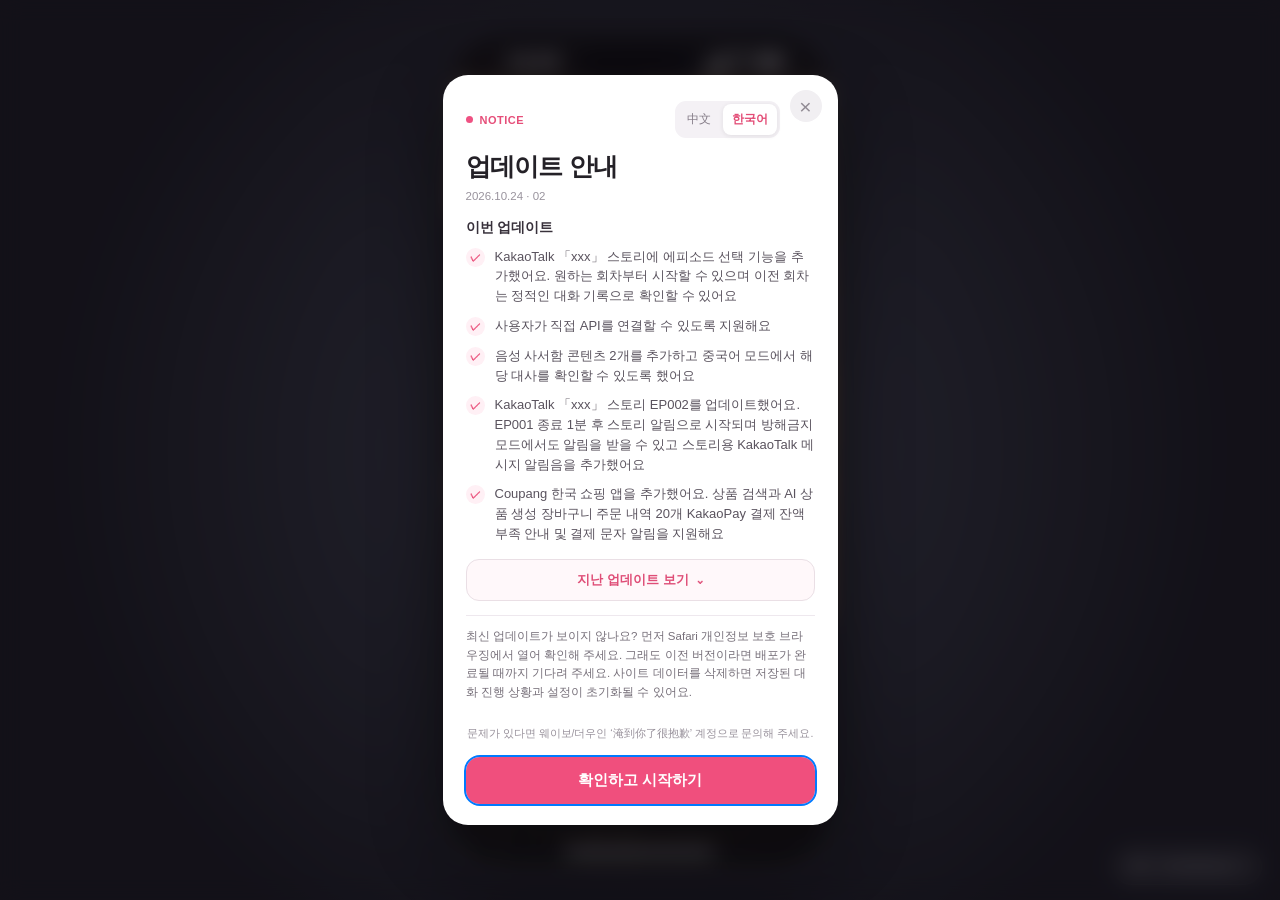
==== index.html @ c10a3478 "Save EP003 call to recent calls after ending" ====
<!doctype html>
<!-- V7.1: Public 2023 Instagram post previews and real-profile photos; existing V7 retained. Real public Instagram accounts (virtual follow graph), screenshots and verified post links; original V5 retained.
     V5: home and Dock icon size calibrated to the user reference (about 15.45% of screen width). All other V4 layout and interactions preserved. -->
<html lang="ko"><head><meta charset="utf-8"><meta name="viewport" content="width=device-width, initial-scale=1, viewport-fit=cover, user-scalable=no"><meta name="theme-color" content="#8996c9"><meta name="apple-mobile-web-app-capable" content="yes"><meta name="apple-mobile-web-app-status-bar-style" content="black-translucent"><title>이재현의 iPhone · 팬메이드 by imsryforyan</title><meta name="author" content="imsryforyan"><meta name="description" content="iOS 26 스타일 인터랙티브 가상 iPhone 팬메이드 프로젝트. 제작 및 개발: imsryforyan."><meta property="og:type" content="website"><meta property="og:site_name" content="iPhone iOS 26 Fan-made"><meta property="og:title" content="이재현의 iPhone · 팬메이드 by imsryforyan"><meta property="og:description" content="인터랙티브 가상 iPhone 웹사이트 · 제작: imsryforyan · 비공식 팬 프로젝트"><meta name="twitter:card" content="summary"><meta name="twitter:title" content="이재현의 iPhone · by imsryforyan"><meta name="twitter:description" content="팬메이드 가상 iPhone 프로젝트 · 제작 imsryforyan"><link rel="author" href="./credits.html"><style>
:root{--blue:#007aff;--safe-top:env(safe-area-inset-top,0px);--safe-bottom:env(safe-area-inset-bottom,0px);font-family:-apple-system,BlinkMacSystemFont,"Apple SD Gothic Neo",system-ui,sans-serif;-webkit-tap-highlight-color:transparent}*{box-sizing:border-box}html,body{width:100%;height:100%;margin:0;overflow:hidden;background:#141824}button,input,textarea{font-family:inherit}button{border:0;cursor:pointer;-webkit-tap-highlight-color:transparent}button:active{opacity:.75}button:focus-visible{outline:2px solid var(--blue)}.hide{display:none!important}
#device{width:100%;height:100dvh;max-width:440px;position:relative;overflow:hidden;margin:auto;isolation:isolate;color:#fff;background:#b3bde5;user-select:none;-webkit-user-select:none}#wallpaper{position:absolute;inset:0;background-image:none;background-position:center;background-size:cover;z-index:-1;pointer-events:none}#wallpaper:after{content:"";position:absolute;inset:0;background:linear-gradient(180deg,#13164a21 0%,transparent 26%,transparent 65%,#04183c23 100%)}@media(min-width:550px){body{display:grid;place-items:center;background:radial-gradient(circle at center,#4b5161 0,#15161c 75%)}#device{height:min(94dvh,956px);aspect-ratio:440/956;width:auto;border:7px solid #16171a;border-radius:58px;box-shadow:0 0 0 1px #858b96,0 25px 80px #000a}#wallpaper{border-radius:50px}}
#status{position:absolute;z-index:70;top:calc(var(--safe-top) + 8px);left:0;right:0;height:39px;display:flex;justify-content:space-between;align-items:center;padding:0 30px 0 32px;pointer-events:none;color:#fff;text-shadow:0 1px 3px #171a3c35;font-weight:650;font-size:15px;letter-spacing:-.2px}#status.dark{color:#1b1b20;text-shadow:none}#status .right{display:flex;align-items:center;gap:5px}#status .right svg{display:block}.dynamic-island{position:absolute;z-index:80;top:calc(var(--safe-top) + 10px);left:50%;transform:translateX(-50%);width:126px;height:37px;border-radius:26px;background:#030303;box-shadow:0 0 0 1px #1d1d1dbb;pointer-events:none}.dynamic-island:after{content:"";position:absolute;right:13px;top:13px;width:10px;height:10px;border-radius:100%;background:radial-gradient(circle at 40% 30%,#1a2e49,#05080f 70%)}#gesture{position:absolute;z-index:90;bottom:calc(var(--safe-bottom) + 8px);left:50%;transform:translateX(-50%);height:5px;width:135px;border-radius:7px;background:#fff;box-shadow:0 1px 3px #0002;touch-action:none}#gesture.ink{background:#222}#gesture:active{height:6px}
.layer{position:absolute;inset:0}.lockscreen{z-index:10;display:flex;flex-direction:column;align-items:center;padding-top:calc(var(--safe-top) + 91px);background:linear-gradient(#0002,transparent 55%,#0003);touch-action:pan-y}.lock-date{font-size:20px;font-weight:500;line-height:1.4;text-shadow:0 2px 7px #152e7640}.lock-clock{font-size:clamp(78px,24vw,112px);line-height:1.02;font-weight:250;letter-spacing:-5px;font-variant-numeric:tabular-nums;text-shadow:0 3px 14px #10235833}.lock-tools{position:absolute;left:0;right:0;bottom:calc(var(--safe-bottom) + 38px);display:flex;align-items:center;justify-content:space-between;padding:0 44px}.lock-tool{width:51px;height:51px;border-radius:50%;display:grid;place-items:center;background:#2023367a;color:white;backdrop-filter:blur(20px);-webkit-backdrop-filter:blur(20px)}.unlock-hint{position:absolute;bottom:calc(var(--safe-bottom) + 114px);font-size:14px;font-weight:450;text-shadow:0 1px 5px #0009}.passcode{z-index:20;display:none;flex-direction:column;align-items:center;justify-content:center;padding-bottom:8vh;background:linear-gradient(155deg,#6077bded,#8f9fcedc 62%,#7898b7e8);backdrop-filter:blur(38px);-webkit-backdrop-filter:blur(38px)}.passcode.active{display:flex}.pass-title{font-size:20px;font-weight:520;margin:0 0 25px}.pin-dots{display:flex;gap:20px;margin-bottom:62px}.pin-dot{width:12px;height:12px;border-radius:100%;border:1.6px solid #fff}.pin-dot.filled{background:#fff}.numpad{display:grid;grid-template-columns:repeat(3,80px);gap:17px 24px}.number{height:75px;width:75px;border-radius:50%;background:#ffffff35;color:white;font-size:30px;font-weight:350;display:flex;align-items:center;justify-content:center}.number.blank{visibility:hidden}.pin-actions{width:264px;display:flex;justify-content:space-between;margin-top:26px}.pin-actions button{background:none;color:white;font-size:14px}
.homescreen{z-index:5;padding-top:calc(var(--safe-top) + 81px);padding-bottom:calc(var(--safe-bottom) + 140px);overflow:hidden}.widgetrow{display:grid;grid-template-columns:1fr 1fr;gap:12px;margin:0 20px 29px}.widget-shell{min-width:0}.widget{height:155px;border-radius:26px;position:relative;overflow:hidden;padding:15px 16px 12px;box-shadow:inset 0 0 0 .8px #ffffff65,0 5px 16px #21377818}.weather{background:linear-gradient(145deg,#448ac5,#3169b1 66%,#5b95d5);color:white}.weather .city{font-weight:660;font-size:12px}.weather .temp{font-weight:260;font-size:45px;line-height:1.13;letter-spacing:-2px;margin-top:1px}.weather svg{width:37px;height:28px;margin-top:0}.weather .desc{font-size:11px;font-weight:600}.weather .range{font-size:10.5px;opacity:.93;margin-top:4px}.calendarwidget{background:#f4e5faeb;color:#2d2534}.calendarwidget .wweekday{font-size:12px;color:#f0534a;font-weight:690}.calendarwidget .wday{font-size:47px;font-weight:350;line-height:1.18}.calendarwidget .noevent{font-size:12px;opacity:.8;margin-top:26px}.widget-label{text-align:center;font-size:11.5px;font-weight:450;color:#fff;text-shadow:0 1px 5px #0005;margin-top:6px}
.icon-grid{display:grid;grid-template-columns:repeat(4,1fr);column-gap:6px;row-gap:23px;margin:0 17px;justify-items:center;align-items:start}.app-entry{display:flex;align-items:center;flex-direction:column;background:none;color:#fff;width:100%;min-width:0;gap:5px;text-shadow:0 1px 5px #0007;padding:0}.app-entry span{font-size:12px;font-weight:410;white-space:nowrap;max-width:96%;text-overflow:ellipsis;overflow:hidden}.app-icon{height:61px;width:61px;border-radius:15px;overflow:hidden;display:grid;place-items:center;position:relative;box-shadow:0 .5px 2px #17245e23,inset 0 .5px .8px #fff8}.app-icon svg{width:100%;height:100%;display:block}.app-icon:after{content:"";position:absolute;inset:0;border-radius:inherit;border:.6px solid #ffffff42;pointer-events:none}.dock{position:absolute;left:18px;right:18px;bottom:calc(var(--safe-bottom) + 20px);height:92px;padding:12px 13px;display:flex;justify-content:space-between;align-items:center;z-index:6;background:#dae9f254;box-shadow:inset 0 .8px 1px #fff7,inset 0 0 0 .7px #ffffff60;backdrop-filter:blur(25px) saturate(1.5);-webkit-backdrop-filter:blur(25px) saturate(1.5);border-radius:29px}.dock .app-entry{width:25%}.dock .app-icon{width:60px;height:60px}.homesearch{position:absolute;bottom:calc(var(--safe-bottom) + 130px);left:50%;transform:translateX(-50%);border-radius:20px;background:#edf5ff69;backdrop-filter:blur(10px);-webkit-backdrop-filter:blur(10px);padding:4px 10px;min-width:61px;display:flex;align-items:center;justify-content:center;gap:3px;font-size:12px;text-shadow:0 1px 4px #0006;cursor:pointer}
.appscreen{z-index:30;display:none;background:#f2f2f7;color:#111;overflow:hidden;transform:translateY(100%);transition:transform .34s cubic-bezier(.2,.7,.15,1)}.appscreen.active{display:block;transform:translateY(0)}.appscreen.black{background:#000;color:white}.appscreen.white{background:#fff}.appscreen.music-bg{background:#1b202a;color:#fff}.appscreen.kakao-bg{background:#f7f7f7}.screen-content{position:absolute;inset:calc(var(--safe-top) + 57px) 0 calc(var(--safe-bottom) + 30px);overflow-y:auto;overscroll-behavior:contain;scrollbar-width:none;-webkit-user-select:text;user-select:text}.screen-content::-webkit-scrollbar{display:none}.appnav{height:50px;display:flex;align-items:center;justify-content:space-between;padding:0 19px;gap:8px}.appnav .navback{background:none;color:#007aff;font-size:16px;display:flex;align-items:center;gap:1px;padding:5px 0}.appnav .navright{background:none;color:#007aff;font-size:15px}.appnav .smallhead{font-weight:650;font-size:17px;text-align:center;flex:1}.large-title{font-size:34px;font-weight:720;letter-spacing:-1px;margin:6px 20px 16px}.ios-search{background:#e4e5ea;border-radius:11px;margin:0 18px 20px;display:flex;align-items:center;gap:8px;color:#8b8b94;padding:10px 12px;font-size:16px}.ios-search input{border:0;background:none;outline:none;font-size:15px;flex:1;min-width:0}.ios-list{background:#fff;border-radius:12px;margin:0 16px 20px;overflow:hidden}.ios-row{display:flex;align-items:center;gap:12px;border:0;border-bottom:1px solid #e7e7ed;background:#fff;width:100%;min-height:64px;padding:10px 15px;text-align:left;color:#161616}.ios-row:last-child{border-bottom:none}.avatar{height:45px;width:45px;border-radius:50%;flex:none;display:grid;place-items:center;color:#fff;font-size:17px;font-weight:700;background:linear-gradient(125deg,#c0b4cf,#8883a8)}.ios-main{flex:1;min-width:0}.ios-row strong{font-size:15.5px;font-weight:640}.ios-row p{margin:4px 0 0;color:#92929b;font-size:13px;overflow:hidden;text-overflow:ellipsis;white-space:nowrap}.ios-row small{font-size:12px;color:#9696a0;align-self:flex-start;margin-top:3px}.ios-tabs{position:absolute;bottom:calc(var(--safe-bottom) + 18px);height:62px;left:0;right:0;display:flex;align-items:center;justify-content:space-around;background:#fbfbfbe9;box-shadow:0 -1px 0 #00000010;backdrop-filter:blur(15px);-webkit-backdrop-filter:blur(15px)}.ios-tabs button{width:20%;height:100%;background:none;color:#989aa5;display:flex;flex-direction:column;align-items:center;justify-content:center;gap:2px;font-size:9px}.ios-tabs button.selected{color:#007aff}.ios-tabs svg{width:23px;height:23px}.tabscreen{bottom:calc(var(--safe-bottom) + 80px)}.chathead{display:flex;align-items:center;justify-content:space-between;padding:0 14px;height:50px;border-bottom:1px solid #ddd5;gap:12px}.chatback{color:#007aff;background:none;font-size:17px}.chattitle{font-size:16px;font-weight:620}.chatbody{padding:17px 16px 0;display:flex;flex-direction:column;gap:13px}.bubble{max-width:77%;font-size:16px;line-height:1.3;padding:10px 14px;border-radius:18px;align-self:flex-start;background:#e8e8ed;color:#151515;overflow-wrap:anywhere}.bubble.mine{background:#35c85b;color:white;align-self:flex-end}.chatfooter{position:absolute;left:0;right:0;bottom:calc(var(--safe-bottom) + 26px);padding:9px 12px;background:#f6f6fa;border-top:1px solid #ddd9;display:flex;gap:9px;align-items:center}.chatfooter input{flex:1;min-width:0;padding:10px 13px;border:1px solid #dedee4;border-radius:20px;outline:none;font-size:16px;background:#fff}.chatfooter button{background:#007aff;color:white;border-radius:50%;height:32px;width:32px;font-size:20px}.chat-scroller{position:absolute;inset:calc(var(--safe-top) + 111px) 0 calc(var(--safe-bottom) + 82px);overflow:auto}.kakao-chat{background:#b0c5d5}.kakao-chat .bubble{background:#fff}.kakao-chat .bubble.mine{background:#ffe500;color:#1d1d1d}.keypad{display:grid;grid-template-columns:repeat(3,1fr);gap:18px;margin:40px auto 18px;width:300px;text-align:center}.dial-key{width:76px;height:76px;border-radius:50%;margin:auto;background:#e5e6ec;color:#17171a;font-size:29px;display:grid;place-items:center;font-weight:340}.dial-key span{display:block;font-size:8px;letter-spacing:2px}.dial-display{height:52px;text-align:center;font-size:29px;font-weight:350;margin-top:30px}.call-btn{display:block;margin:22px auto;width:75px;height:75px;border-radius:50%;background:#34c759;color:white;display:grid;place-items:center}.calendar-days{display:grid;grid-template-columns:repeat(7,1fr);text-align:center;gap:9px 3px;padding:8px 14px}.calcell{height:39px;display:grid;place-items:center;font-size:16px;border-radius:50%;background:none;color:#202024}.calcell.dim{color:#bbb}.calcell.today{background:#ff3b30;color:#fff}.calcell.chosen{background:#e7e7ec}.weekdays{display:grid;grid-template-columns:repeat(7,1fr);text-align:center;font-size:13px;font-weight:600;color:#8d8d98;padding:5px 14px;border-bottom:1px solid #e2e2e8}.weekdays span:first-child{color:#ff3b30}.monthheader{display:flex;align-items:center;justify-content:space-between;padding:14px 20px 2px;font-size:27px;font-weight:700}.monthheader button{color:var(--blue);background:none;font-size:23px}.note-item{padding:15px 16px;border-bottom:1px solid #eee}.note-item strong{font-size:17px}.note-item p{font-size:14px;color:#96969c;margin:4px 0 0}.note-edit{width:100%;height:100%;padding:10px 20px 25px;border:0;background:transparent;outline:none;resize:none;font-size:18px;line-height:1.48}.tile-grid{display:grid;grid-template-columns:repeat(3,1fr);gap:2px}.photo-tile{border:0;padding:0;aspect-ratio:1;background-size:cover;background-position:center;position:relative}.photo-tile:after{content:"";position:absolute;inset:0;background:linear-gradient(0deg,#0003,transparent 42%)}.photo-full{height:100%;width:100%;background-size:cover;background-position:center}.tinylabel{color:#888894;font-size:13px;margin:10px 21px}.safari-top{background:#f5f5f8;border-radius:17px;overflow:hidden;margin:14px 18px;padding:17px}.safari-favorites{display:grid;grid-template-columns:repeat(4,1fr);text-align:center;gap:7px}.safari-fav{background:none;text-align:center;color:#666;font-size:11px}.safari-fav i{height:53px;width:53px;display:grid;place-items:center;background:#fff;border-radius:13px;margin:0 auto 6px;box-shadow:0 2px 6px #0001;font-style:normal;color:#007aff;font-size:27px}.urlbar{position:absolute;bottom:12px;left:17px;right:17px;display:flex;align-items:center;gap:10px}.urlbar form{display:flex;align-items:center;flex:1;background:#e9e9ee;border-radius:24px;padding:12px 15px}.urlbar input{width:100%;border:0;outline:none;background:none;font-size:15px}.urlbar button{background:none;color:#007aff;font-size:18px}.music-cover{aspect-ratio:1;max-width:345px;margin:25px auto 23px;border-radius:9px;background:linear-gradient(145deg,#503f68,#d28d96 42%,#444b71 82%);display:grid;place-items:center;box-shadow:0 13px 40px #0007;color:#fff;font-size:75px}.music-info{display:flex;justify-content:space-between;margin:0 35px}.music-info strong{font-size:22px}.music-info p{color:#bec0c8;margin:5px 0;font-size:15px}.music-line{height:5px;background:#ffffff35;border-radius:9px;margin:22px 35px 9px;overflow:hidden}.music-line span{height:100%;display:block;width:22%;background:#fff;border-radius:9px}.music-controls{display:flex;justify-content:space-around;align-items:center;margin:45px 39px}.music-controls button{background:none;color:#fff;font-size:37px}.yt-top,.ig-top{display:flex;align-items:center;justify-content:space-between;padding:7px 17px 17px}.yt-logo{font-size:24px;font-weight:720;letter-spacing:-1.1px}.video-thumb{height:205px;background:linear-gradient(145deg,#c5d5e5,#6a8aab,#d7b0a2);display:grid;place-items:center;color:#fff;font-size:50px;position:relative}.video-meta{display:flex;gap:12px;padding:12px 16px 20px}.video-meta strong{font-size:15px}.video-meta p{font-size:12px;color:#888;margin:4px 0}.ig-stories{display:flex;gap:16px;padding:8px 17px 15px;overflow:auto}.ig-story{display:flex;flex-direction:column;align-items:center;gap:6px;font-size:11px}.ig-story i{height:67px;width:67px;border-radius:50%;background:linear-gradient(35deg,#f6cf47,#f2436d,#8d39ce);padding:3px;display:grid;place-items:center;font-style:normal;color:#fff}.ig-story i span{height:100%;width:100%;background:linear-gradient(150deg,#dddce2,#9cb9b9);border:2px solid white;border-radius:50%;display:grid;place-items:center;font-size:23px}.ig-pic{aspect-ratio:1/1;display:grid;place-items:center;background:linear-gradient(135deg,#edd2cb,#be92a9 45%,#6b92b7);font-size:60px;color:#fff}.iostoast{position:absolute;z-index:95;left:50%;transform:translateX(-50%);bottom:calc(var(--safe-bottom) + 135px);background:#222e;color:white;font-size:13px;padding:10px 15px;border-radius:24px;pointer-events:none;max-width:90%;text-align:center;opacity:0;transition:opacity .2s}.iostoast.show{opacity:1}

/* V4: reference screenshots are used only as a size guideline. */
:root {
  --home-icon: clamp(56px, 15.45vw, 68px);
  --home-caption: clamp(11px, 2.95vw, 13px);
}
#status {
  top:calc(var(--safe-top) + 8px);
  padding-left: clamp(36px, 12.2vw, 54px);
  padding-right: clamp(32px, 9.55vw, 42px);
  font-size:17px;
  letter-spacing:-.35px;
  font-weight:620;
}
.dynamic-island{top:calc(var(--safe-top) + 14px);height:36px;}
/* Do not reproduce the user's app placement, widgets or background. */
.homescreen{padding-top:calc(var(--safe-top) + 95px);padding-bottom:calc(var(--safe-bottom) + 159px);}
.widgetrow{display:none!important;}
.icon-grid{
  grid-template-columns:repeat(4,minmax(0,1fr));
  gap:23px 3px;
  margin:0 18px;
}
.app-entry{gap:5px;overflow:visible;text-shadow:0 1px 4px rgba(0,0,0,.42)}
.app-entry span{font-size:var(--home-caption);line-height:1.22;font-weight:430;max-width:100%;letter-spacing:-.2px;}
.app-entry.story-auto-tap .app-icon{animation:homeStoryTap .52s ease both}
@keyframes homeStoryTap{0%,100%{transform:scale(1);filter:none}45%{transform:scale(.82);filter:brightness(.78);box-shadow:0 0 0 9px #ffffff40}}
.app-icon{
  width:var(--home-icon);height:var(--home-icon);
  border-radius:22.5%;
  box-shadow:0 .8px 1.8px rgba(0,0,0,.16),inset 0 .6px 1px #ffffff55;
}
.app-icon:after{border-radius:inherit;}
.dock{
  left:19px;right:19px;
  bottom:calc(var(--safe-bottom) + 18px);
  height:116px;
  padding:18px 16px;
  border-radius:37px;
  background:rgba(230,237,244,.31);
  border:1px solid rgba(255,255,255,.26);
  box-shadow:inset 0 1px 2px rgba(255,255,255,.45),0 1px 6px rgba(0,0,0,.055);
  -webkit-backdrop-filter:blur(28px) saturate(1.7);
  backdrop-filter:blur(28px) saturate(1.7);
}
.dock .app-icon{width:var(--home-icon);height:var(--home-icon);}
.dock .app-entry{width:25%;gap:0;}
.dock .app-entry span{display:none;}
.homesearch{bottom:calc(var(--safe-bottom) + 156px);font-size:12px;padding:5px 12px;background:#ffffff50;}
#gesture{width:150px;bottom:calc(var(--safe-bottom) + 12px);height:5px;}
.lockscreen{
  padding-top:calc(var(--safe-top) + 82px);
  background:linear-gradient(180deg,rgba(0,0,0,.15),transparent 44%,rgba(0,0,0,.24));
}
.lock-date{
  font-size:19px;
  font-weight:590;
  line-height:1.3;
  letter-spacing:-.55px;
  text-shadow:0 1px 5px rgba(0,0,0,.18);
}
.lock-clock{
  margin-top:8px;
  font-size:clamp(90px,26vw,115px);
  font-weight:640;
  line-height:.96;
  letter-spacing:-5px;
  font-variant-numeric:proportional-nums;
  font-feature-settings:'tnum' 0;
  color:rgba(255,255,255,.68);
  -webkit-text-stroke:.7px rgba(255,255,255,.75);
  background:linear-gradient(178deg,rgba(255,255,255,.97),rgba(244,251,255,.61) 48%,rgba(255,255,255,.52) 80%,rgba(255,255,255,.86));
  -webkit-background-clip:text;
  background-clip:text;
  -webkit-text-fill-color:transparent;
  filter:drop-shadow(0px 2px 2px rgba(0,0,0,.27));
  text-shadow:none;
}
.lock-tools{bottom:calc(var(--safe-bottom) + 54px);padding:0 52px;}
.lock-tool{width:70px;height:70px;background:rgba(26,30,37,.38);box-shadow:inset 0 0 0 .6px rgba(255,255,255,.09);}
.lock-tool svg{width:32px;height:32px;}
.unlock-hint{bottom:calc(var(--safe-bottom) + 131px);font-size:13px;opacity:.86;}
@media(max-width:390px){
  .homescreen{padding-top:calc(var(--safe-top) + 86px);}
  .dock{height:103px;padding:15px 11px;}
  .homesearch{bottom:calc(var(--safe-bottom) + 143px);}
  .lock-date{font-size:17px;}
  .lock-clock{letter-spacing:-4px;}
  .lock-tools{padding:0 44px;}
}
</style><link rel="stylesheet" href="./wallpaper.css?v=1"><style id="sms-chat-layout-v1">
#app.sms-chat-mode .chat-scroller{inset:50px 0 59px}
#app.sms-chat-mode .chatfooter{bottom:0}
#app.sms-chat-mode .chatbody{padding-top:17px;padding-bottom:18px}
</style><style id="sms-v19">
.sms-list{margin:0;background:#fff;border-radius:0;padding-bottom:22px}.sms-row{position:relative;min-height:76px;padding:9px 15px 9px 20px;gap:11px}.sms-row .avatar{width:49px;height:49px;font-size:18px;background:#8e8e93}.sms-row .ios-main strong{display:flex;align-items:center;gap:5px;font-size:16px}.sms-row .ios-main p{font-size:13px;line-height:1.28;margin-top:5px}.sms-row>small{display:flex;align-items:center;gap:4px;white-space:nowrap}.sms-row>small b{font-size:18px;font-weight:400;color:#c7c7cc;line-height:.7}.sms-row.unread .ios-main strong{font-weight:760}.sms-dot{position:absolute;left:7px;top:35px;width:7px;height:7px;border-radius:50%;background:#007aff}.sms-row.risk .avatar{background:#d9d9de!important;color:#777}.sms-row.risk .ios-main p{color:#7c7c84}.sms-filter{display:flex;gap:7px;margin:-7px 18px 12px;overflow:hidden}.sms-filter span{background:#f1f1f6;color:#555;padding:6px 10px;border-radius:14px;font-size:11px;white-space:nowrap}.sms-filter span:first-child{background:#e4efff;color:#0878ed}.sms-count{font-size:12px;color:#8e8e93;font-weight:500;margin-left:4px}
</style><style id="photos-v21">
#app.photos-mode{background:#fff;color:#111}#app.photos-mode #appcontent{overflow:hidden!important}.ph-page{position:absolute;inset:0;background:#fff;color:#111;display:flex;flex-direction:column}.ph-top{height:52px;flex:none;display:flex;align-items:center;justify-content:space-between;padding:2px 17px 0;border-bottom:1px solid #eee}.ph-top h1{font-size:28px;line-height:1;margin:0;font-weight:760;letter-spacing:-1px}.ph-top button,.ph-pill,.ph-circle{background:#f1f1f5;color:#087cff;border:0}.ph-top-actions{display:flex;gap:8px}.ph-circle{width:34px;height:34px;border-radius:50%;font-size:18px;display:grid;place-items:center}.ph-pill{height:34px;border-radius:18px;padding:0 14px;font-size:14px;font-weight:650}.ph-subhead{padding:15px 16px 10px;display:flex;align-items:end;justify-content:space-between}.ph-subhead strong{font-size:21px}.ph-subhead small{font-size:13px;color:#8e8e93}.ph-scroll{flex:1;min-height:0;overflow-y:auto;overscroll-behavior:contain;-webkit-overflow-scrolling:touch;padding-bottom:82px}.ph-grid{display:grid;grid-template-columns:repeat(3,1fr);gap:2px;padding:0 2px}.ph-tile{position:relative;aspect-ratio:1;background:#e9e9ed;overflow:hidden;padding:0;border:0}.ph-tile img{width:100%;height:100%;object-fit:cover;display:block}.ph-tile .ph-check{position:absolute;right:7px;top:7px;width:23px;height:23px;border-radius:50%;border:2px solid #fff;background:#24242466;color:#fff;font-size:14px;display:grid;place-items:center}.ph-tile.selected .ph-check{background:#0a84ff}.ph-tile.is-error:after{content:'불러올 수 없음';position:absolute;inset:0;display:grid;place-items:center;color:#8e8e93;font-size:10px;background:#eee}.ph-tabs{position:absolute;left:0;right:0;bottom:0;height:72px;padding:7px 18px max(9px,var(--safe-bottom));display:flex;justify-content:space-around;background:#fbfbfbeF;border-top:1px solid #ddd;backdrop-filter:blur(18px);z-index:4}.ph-tabs button{background:none;color:#8e8e93;display:flex;flex-direction:column;align-items:center;gap:3px;font-size:10px;min-width:58px}.ph-tabs button i{font-style:normal;font-size:22px;height:25px}.ph-tabs button.active{color:#087cff}.ph-status{min-height:220px;display:grid;place-items:center;text-align:center;color:#8e8e93;padding:32px}.ph-status b{display:block;color:#222;font-size:19px;margin-bottom:7px}.ph-loader{width:24px;height:24px;border:3px solid #d8d8dc;border-top-color:#087cff;border-radius:50%;animation:phspin .8s linear infinite;margin:0 auto 14px}@keyframes phspin{to{transform:rotate(360deg)}}.ph-albums{padding:0 16px 100px}.ph-album-grid{display:grid;grid-template-columns:1fr 1fr;gap:18px 12px}.ph-album{background:none;text-align:left;padding:0;color:#111}.ph-album-cover{aspect-ratio:1;border-radius:12px;overflow:hidden;background:#ededf0;display:grid;place-items:center;color:#8e8e93;font-size:32px}.ph-album-cover img{width:100%;height:100%;object-fit:cover}.ph-album b{display:block;font-size:15px;margin-top:7px}.ph-album small{color:#8e8e93;font-size:12px}.ph-selection{height:44px;display:flex;align-items:center;justify-content:center;border-bottom:1px solid #eee;font-size:14px;font-weight:650}.ph-detail{position:absolute;inset:0;background:#000;color:#fff;display:flex;flex-direction:column;touch-action:none}.ph-detail-top{height:54px;flex:none;display:flex;align-items:center;justify-content:space-between;padding:0 12px;background:#090909;z-index:3}.ph-detail-top button,.ph-detail-bottom button{background:none;color:#fff;font-size:24px;padding:7px 10px}.ph-detail-title{text-align:center;min-width:0}.ph-detail-title b{display:block;font-size:14px}.ph-detail-title small{display:block;color:#aaa;font-size:10px}.ph-stage{position:relative;flex:1;min-height:0;display:grid;place-items:center;overflow:hidden;background:#000}.ph-stage img{max-width:100%;max-height:100%;width:100%;height:100%;object-fit:contain;transform-origin:center;transition:transform .2s ease;will-change:transform;-webkit-user-drag:none}.ph-stage.is-error:after{content:'사진을 불러올 수 없습니다';position:absolute;inset:0;display:grid;place-items:center;color:#aaa}.ph-detail-bottom{height:62px;flex:none;display:flex;align-items:center;justify-content:space-around;background:#090909;z-index:3}.ph-detail-bottom button.on{color:#ffd60a}.ph-counter{font-size:12px;color:#aaa}.ph-empty-fav{font-size:42px;margin-bottom:10px}.ph-refresh-note{font-size:11px;color:#8e8e93;padding:8px 16px 12px}.ph-hidden{display:none!important}
</style><style id="safari-v22">
.safari-page{position:absolute;inset:0 0 0;background:#f2f2f7;overflow-y:auto;padding:8px 0 118px}.safari-section-head{display:flex;align-items:center;justify-content:space-between;margin:28px 20px 11px}.safari-section-head b{font-size:21px;letter-spacing:-.45px}.safari-section-head span{font-size:13px;color:#8e8e93}.safari-history{margin:0 16px;background:#fff;border-radius:15px;overflow:hidden;box-shadow:0 .5px 0 #0000000d}.safari-history-row{width:100%;height:52px;padding:0 14px;background:#fff;color:#111;display:flex;align-items:center;gap:11px;text-align:left;border-bottom:1px solid #ececf0}.safari-history-row:last-child{border-bottom:0}.safari-history-row>i{font-style:normal;width:28px;height:28px;border-radius:50%;background:#f1f1f5;color:#7f7f88;display:grid;place-items:center;font-size:15px;flex:none}.safari-history-row>span{min-width:0;flex:1;font-size:15px;white-space:nowrap;overflow:hidden;text-overflow:ellipsis}.safari-history-row>small{font-size:11px;color:#aaa;flex:none}.safari-privacy{margin:0 16px;padding:15px 16px;border-radius:15px;background:#fff;display:flex;gap:12px;align-items:center}.safari-privacy i{font-style:normal;color:#007aff;font-size:25px}.safari-privacy b{display:block;font-size:14px}.safari-privacy p{margin:3px 0 0;color:#8e8e93;font-size:11px;line-height:1.3}
</style><style id="phone-v23-style">
.phone-scroll{position:absolute;inset:48px 0 calc(var(--safe-bottom) + 82px);overflow-y:auto;-webkit-overflow-scrolling:touch;overscroll-behavior:contain;padding-bottom:18px}.phone-scroll::-webkit-scrollbar{display:none}.phone-segment{display:flex;justify-content:center;margin:-2px 18px 13px}.phone-segment span{background:#e7e7ec;border-radius:8px;padding:5px 31px;font-size:13px;font-weight:650}.phone-section{margin:19px 20px 7px;color:#707078;font-size:13px;font-weight:650}.phone-list{margin:0;background:#fff;border-top:1px solid #dedee3;border-bottom:1px solid #dedee3}.phone-row{display:flex;align-items:center;width:100%;min-height:65px;padding:8px 18px;background:#fff;color:#17171a;text-align:left;gap:12px;border-bottom:1px solid #e5e5ea}.phone-row:last-child{border-bottom:0}.phone-row .call-kind{width:17px;color:#9a9aa2;font-size:16px;text-align:center;flex:none}.phone-row .call-main{flex:1;min-width:0}.phone-row strong{font-size:16px;font-weight:620;display:block;overflow:hidden;text-overflow:ellipsis;white-space:nowrap}.phone-row.missed strong{color:#ff3b30}.phone-row p{margin:4px 0 0;color:#8e8e93;font-size:13px;white-space:nowrap;overflow:hidden;text-overflow:ellipsis}.phone-row time{font-size:13px;color:#8e8e93;white-space:nowrap}.phone-row .info{color:#007aff;font-size:20px;margin-left:3px}.contact-avatar{width:43px;height:43px;border-radius:50%;color:#fff;display:grid;place-items:center;font-weight:700;font-size:15px;flex:none}.contact-chevron{color:#c6c6cb;font-size:21px}.phone-empty{text-align:center;color:#8e8e93;padding:65px 28px}.phone-empty i{display:block;font-style:normal;font-size:48px;margin-bottom:12px}.phone-empty b{display:block;color:#242428;font-size:19px;margin-bottom:7px}.phone-empty span{font-size:14px;line-height:1.45}.call-screen{position:absolute;inset:0;color:#fff;text-align:center;overflow:hidden;background:radial-gradient(circle at 50% 4%,#7d838e 0,#515660 24%,#292b31 55%,#111216 82%,#090a0d 100%);touch-action:manipulation}.call-screen:before{content:"";position:absolute;inset:0;background:linear-gradient(180deg,#ffffff18 0,#ffffff05 24%,transparent 52%,#0004 100%);pointer-events:none}.call-person{position:relative;padding-top:64px}.call-person .call-label{font-size:13px;color:#d7d8dc;margin-bottom:7px;font-weight:450}.call-person h1{font-size:34px;line-height:1.08;margin:0;font-weight:530;letter-spacing:-.7px}.call-person p{height:20px;margin:10px 0 0;color:#e5e5e8;font-size:15px;font-variant-numeric:tabular-nums}.call-transcript{position:relative;height:clamp(184px,29dvh,238px);margin:31px 18px 0;padding:17px 16px 14px;border:1px solid #ffffff20;border-radius:24px;background:linear-gradient(150deg,#17181dcc,#202127b8);box-shadow:inset 0 1px 0 #ffffff0d,0 15px 34px #0004;text-align:left;overflow-y:auto;overscroll-behavior:contain;scrollbar-width:none;backdrop-filter:blur(22px);-webkit-backdrop-filter:blur(22px)}.call-transcript::-webkit-scrollbar{display:none}.call-transcript h2{font-size:14px;margin:0 0 11px;color:#d0d1d5;font-weight:600}.call-tap-hint{position:absolute;inset:54px 16px 16px;display:grid;place-items:center;text-align:center;color:#aeb0b6;font-size:13px;line-height:1.45}.call-tap-hint i{display:block;font-style:normal;font-size:26px;color:#d7d8dc;margin-bottom:7px;animation:tapPulse 1.3s ease-in-out infinite}.call-line{max-width:89%;width:max-content;margin:8px 0;padding:9px 12px;border-radius:15px;background:#ffffff1c;font-size:13.5px;line-height:1.4;white-space:pre-line;animation:callLineIn .28s ease both}.call-line.mine{margin-left:auto;background:#2379dd}.call-line b{display:block;font-size:10px;color:#c7c8ce;margin-bottom:3px;font-weight:500}.call-line.mine b{color:#d8eaff}.call-voice-replay{display:block;margin-top:8px;padding:6px 10px;border-radius:9px;background:#ffffff2c;color:#fff;font-size:12px;font-weight:650;border:1px solid #ffffff26}.call-voice-status{display:block;margin-top:5px;font-size:10px;color:#e8edfc;min-height:10px}.call-wait{display:flex;gap:4px;align-items:center;color:#aaa;font-size:12px}.call-wait i{width:5px;height:5px;border-radius:50%;background:#aaa;animation:callDot 1.1s infinite}.call-wait i:nth-child(2){animation-delay:.15s}.call-wait i:nth-child(3){animation-delay:.3s}@keyframes tapPulse{0%,100%{opacity:.55;transform:scale(.96)}50%{opacity:1;transform:scale(1.06)}}@keyframes callDot{0%,60%,100%{opacity:.35;transform:translateY(0)}30%{opacity:1;transform:translateY(-3px)}}@keyframes callLineIn{from{opacity:0;transform:translateY(7px)}to{opacity:1;transform:none}}.call-actions{position:absolute;left:31px;right:31px;bottom:38px;display:grid;grid-template-columns:repeat(3,minmax(0,1fr));grid-template-rows:repeat(2,auto);gap:22px 25px;align-items:start}.call-control{min-width:0;padding:0;background:none;color:#f5f5f7;font-size:11px;line-height:1.15;display:flex;flex-direction:column;align-items:center;gap:7px}.call-control i{width:68px;height:68px;border-radius:50%;background:#ffffff24;border:1px solid #ffffff0a;display:grid;place-items:center;font-style:normal;box-shadow:inset 0 1px 0 #ffffff12}.call-control svg{width:31px;height:31px;display:block;stroke:currentColor}.call-control.hang i{background:#ff453a;box-shadow:0 9px 24px #0004}.call-control.hang svg{width:34px;height:34px;transform:rotate(135deg);fill:currentColor;stroke:none}.incoming-call-screen .call-person{padding-top:112px}.incoming-call-screen .call-person h1{font-size:38px}.incoming-call-actions{position:absolute;left:44px;right:44px;bottom:74px;display:flex;justify-content:space-between}.incoming-call-button{background:none;color:#fff;font-size:13px;display:flex;flex-direction:column;align-items:center;gap:10px}.incoming-call-button i{width:74px;height:74px;border-radius:50%;display:grid;place-items:center;font-style:normal;font-size:32px;color:#fff;box-shadow:0 8px 24px #0004}.incoming-call-button.decline i{background:#ff453a;transform:rotate(135deg)}.incoming-call-button.accept i{background:#34c759}@media(max-height:720px){.call-person{padding-top:45px}.call-transcript{height:180px;margin-top:20px}.call-actions{bottom:26px;gap:15px 22px}.call-control i{width:58px;height:58px}.call-control svg{width:27px;height:27px}.call-control.hang svg{width:31px;height:31px}.incoming-call-screen .call-person{padding-top:82px}}
.phone-scroll{inset:48px 0 62px}.phone-scroll+.ios-tabs{bottom:0}
</style><style id="youtube-v25-style">
.yt-shell{position:absolute;inset:0;background:#fff;color:#111;overflow:hidden;display:flex;flex-direction:column}.yt-header{flex:none;background:#fff;z-index:3}.yt-top{min-height:58px;padding:7px 12px 7px 17px}.yt-search-btn{width:46px;height:46px;border-radius:50%;background:#f1f1f3!important;color:#111;display:grid;place-items:center;flex:none;box-shadow:inset 0 0 0 1px #00000008}.yt-search-btn svg{width:27px;height:27px;display:block}.yt-search-btn span{font-size:30px;line-height:1;font-weight:300;margin-top:-2px}.yt-feed{flex:1;min-height:0;overflow-y:auto;-webkit-overflow-scrolling:touch;overscroll-behavior:contain;padding-bottom:12px}.yt-feed::-webkit-scrollbar{display:none}.yt-bottom{height:66px;flex:none;display:flex;align-items:stretch;justify-content:space-around;background:#fff;border-top:1px solid #e5e5e5;padding-bottom:max(7px,var(--safe-bottom));z-index:5}.yt-bottom button{width:25%;background:none;color:#111;display:flex;flex-direction:column;align-items:center;justify-content:center;gap:2px;font-size:10px}.yt-bottom i{font-style:normal;font-size:23px;line-height:1}.yt-bottom button.active{font-weight:700}.yt-categories{display:flex;gap:7px;padding:0 13px 12px;overflow-x:auto}.yt-categories::-webkit-scrollbar{display:none}.yt-category{white-space:nowrap;background:#f1f1f1;color:#111;padding:7px 13px;border-radius:8px;font-size:13px}.yt-category.active{background:#151515;color:#fff}.yt-search-panel{padding:2px 16px 18px}.yt-search-bar{height:39px;border-radius:20px;background:#f1f1f3;display:flex;align-items:center;gap:8px;padding:0 13px;margin-bottom:16px;color:#777}.yt-search-bar input{border:0;outline:0;background:transparent;flex:1;min-width:0;font-size:14px;color:#111}.yt-history-title{font-size:16px;margin:0 0 7px}.yt-history-row{width:100%;min-height:55px;background:#fff;color:#111;border-bottom:1px solid #ededed;display:flex;align-items:center;gap:11px;padding:8px 3px;text-align:left}.yt-history-row>i{font-style:normal;font-size:19px;color:#666}.yt-history-text{flex:1;min-width:0}.yt-history-text b{display:block;font-size:14px;white-space:nowrap;overflow:hidden;text-overflow:ellipsis}.yt-history-text small{display:block;margin-top:3px;color:#8e8e93;font-size:11px;white-space:nowrap;overflow:hidden;text-overflow:ellipsis}.yt-history-arrow{color:#999;font-size:18px}.phone-scroll+.ios-tabs button{width:25%}

.yt-video-card{background:none;width:100%;padding:0;border:0;text-align:left;color:inherit;display:block}.yt-real-thumb{position:relative;width:100%;aspect-ratio:16/9;background:#111;overflow:hidden}.yt-real-thumb img{width:100%;height:100%;display:block;object-fit:cover}.yt-duration,.yt-shorts-badge{position:absolute;bottom:9px;color:#fff;background:#000c;border-radius:4px;padding:3px 6px;font-size:11px;font-weight:700}.yt-duration{right:9px}.yt-shorts-badge{left:9px;background:#ff0033}.yt-video-card .video-meta{padding:11px 14px 17px}.yt-video-card .avatar{background:#111;color:#fff;font-size:12px}.yt-video-card .video-meta strong{display:-webkit-box;-webkit-line-clamp:2;-webkit-box-orient:vertical;overflow:hidden;line-height:1.35}.yt-video-card .video-meta p{margin-top:5px}.yt-player-shell{background:#fff}.yt-player-head{height:55px;display:flex;align-items:center;gap:10px;padding:5px 12px;border-bottom:1px solid #eee;flex:none}.yt-player-back{width:40px;height:40px;border-radius:50%;background:#f1f1f3;color:#111;font-size:29px;line-height:1}.yt-player-head strong{font-size:16px}.yt-player-scroll{flex:1;min-height:0;overflow-y:auto;padding-bottom:calc(20px + var(--safe-bottom))}.yt-player-stage{width:100%;aspect-ratio:16/9;background:#000}.yt-player-stage.short{aspect-ratio:9/14;max-height:480px}.yt-player-stage iframe,.yt-player-stage video{width:100%;height:100%;border:0;display:block}.yt-player-stage video{object-fit:contain;background:#000}.yt-local-missing{position:absolute;left:50%;bottom:18px;transform:translateX(-50%);z-index:2;max-width:86%;padding:8px 12px;border-radius:8px;background:#000c;color:#fff;font-size:12px;white-space:nowrap}.yt-player-stage{position:relative}.yt-player-info{padding:17px 17px 24px}.yt-player-info h2{font-size:18px;line-height:1.4;margin:0 0 11px}.yt-player-channel{display:flex;align-items:center;gap:10px;border-top:1px solid #eee;padding-top:14px}.yt-player-channel .avatar{background:#111;color:#fff}.yt-open-link{margin-top:18px;width:100%;height:44px;border-radius:22px;background:#111;color:#fff;font-size:14px;font-weight:700}
</style><link rel="stylesheet" href="./music/music.css?v=5"><style id="maker-credit-style">@media (min-width:600px){#maker-credits-link{position:fixed;z-index:101;right:18px;bottom:15px;padding:9px 13px;border-radius:999px;background:#ffffff18;border:1px solid #ffffff32;color:#fff;font:12px -apple-system,BlinkMacSystemFont,system-ui,sans-serif;text-decoration:none;backdrop-filter:blur(12px)}}@media(max-width:599px){#maker-credits-link{display:none}}</style><link rel="stylesheet" href="./fromm/fromm.css?v=2"><link rel="stylesheet" href="./notifications/notifications.css?v=2"><link rel="stylesheet" href="./settings/settings.css?v=3&amp;build=model-select-v1"><link rel="stylesheet" href="./site-notice.css?v=5"><link rel="stylesheet" href="./kakao/shop.css?v=1"><link rel="stylesheet" href="./instagram/reels-ui.css?v=3"><style id="calendar-photos-v24">
.cal-nav .navback{font-size:14px}.cal-add{font-size:28px;line-height:1}.calcell{position:relative}.calcell.has-event:after{content:"";position:absolute;width:4px;height:4px;border-radius:50%;background:#ff3b30;bottom:2px;left:50%;transform:translateX(-50%)}.calcell.chosen.has-event:after{background:#fff}.cal-agenda{border-top:1px solid #e3e3e8;margin-top:16px;padding:14px 18px 90px}.cal-agenda h3{font-size:17px;margin:0 0 10px}.cal-event{min-height:54px;display:flex;align-items:center;gap:11px;border-bottom:1px solid #e8e8ed;padding:8px 2px}.cal-event>i{width:5px;height:36px;border-radius:3px;background:#ff3b30}.cal-event.private>i,.cal-event.user>i{background:#0a84ff}.cal-event span{display:flex;flex-direction:column;gap:4px}.cal-event b{font-size:14px}.cal-event small{font-size:12px;color:#8e8e93}.cal-empty{font-size:14px;color:#9a9aa2}.cal-form{padding:18px;overflow:auto}.cal-form>label,.cal-time-row label{display:flex;flex-direction:column;gap:7px;font-size:12px;color:#777;margin-bottom:16px}.cal-form input{height:45px;border:1px solid #dedee4;border-radius:11px;padding:0 12px;font-size:16px;background:#fff;color:#111}.cal-time-row{display:grid;grid-template-columns:1fr 1fr;gap:12px}.cal-form p{font-size:12px;color:#9a9aa2;line-height:1.5}.ph-album-cover.deleted{font-size:45px;color:#8e8e93;background:#f2f2f7}.ph-detail-title small{max-width:230px;white-space:nowrap;overflow:hidden;text-overflow:ellipsis}
</style></head><body><div id="ep001-build-proof" hidden style="position:fixed;top:54px;left:50%;transform:translateX(-50%);z-index:2147483647;background:#ffe84a;color:#111;border:2px solid #111;border-radius:9px;padding:5px 10px;font:700 12px Arial,sans-serif;pointer-events:none">EP001 TEST V028</div><a id="maker-credits-link" href="./credits.html" rel="author" aria-label="제작자 정보">제작 · imsryforyan ↗</a><div id="device"><div id="wallpaper"></div>
<div id="home" class="layer homescreen" aria-label="홈 화면"><div class="widgetrow">
 <div class="widget-shell"><div class="widget weather" data-open="calendar"><div class="city">서울특별시</div><div class="temp">22°</div><svg viewBox="0 0 48 34"><circle cx="20" cy="12" r="10" fill="#fff6ad"/><path d="M9 29c-8-9 2-21 13-15 10-9 23 2 17 12-2 4-4 5-9 5H14z" fill="#f4f5f8"/></svg><div class="desc">대체로 흐림</div><div class="range">최고: 24° 최저: 17°</div></div><div class="widget-label">날씨</div></div>
 <div class="widget-shell"><div class="widget calendarwidget" data-open="calendar"><div class="wweekday" id="widget-weekday">화요일</div><div class="wday" id="widget-day">20</div><div class="noevent">오늘 예정된 이벤트 없음</div></div><div class="widget-label">캘린더</div></div>
</div><div id="appgrid" class="icon-grid"></div><button id="homesearch" class="homesearch" aria-label="검색"><span style="font-size:15px">⌕</span> 검색</button><div class="dock" id="dock"></div></div>
<div id="lock" class="layer lockscreen"><div id="lockdate" class="lock-date">10월 20일 화요일</div><div id="locktime" class="lock-clock">9:41</div><div class="unlock-hint">위로 쓸어올려 잠금 해제</div><div class="lock-tools"><button class="lock-tool" id="flashlight" aria-label="손전등"><svg width="25" height="25" viewBox="0 0 24 24" fill="white"><path d="M6 2h12l-1 7-3 3v9a2 2 0 0 1-4 0v-9L7 9z"/></svg></button><button class="lock-tool" id="camera" aria-label="카메라"><svg width="24" height="24" viewBox="0 0 24 24" fill="none" stroke="white" stroke-width="2"><rect x="2" y="6" width="20" height="15" rx="4"/><path d="M8 6l1-3h6l1 3"/><circle cx="12" cy="13.5" r="4"/></svg></button></div></div>
<div id="passcode" class="layer passcode"><div class="pass-title">암호 입력</div><div class="pin-dots" id="pin-dots"></div><div class="numpad" id="numpad"></div><div class="pin-actions"><button data-pin-cancel>취소</button><button data-pin-del>지우기</button></div></div>
<div id="app" class="layer appscreen"><div id="appcontent" class="screen-content"></div></div>
<div id="status"><div id="status-time">9:41</div><div class="right"><svg width="22" height="18" viewBox="0 0 22 18" fill="currentColor"><rect x="1" y="12" width="4" height="6" rx="1"/><rect x="6.5" y="9" width="4" height="9" rx="1"/><rect x="12" y="5" width="4" height="13" rx="1"/><rect x="17.5" y="1" width="4" height="17" rx="1"/></svg><svg width="20" height="17" viewBox="0 0 22 18" fill="none" stroke="currentColor" stroke-width="2.6" stroke-linecap="round"><path d="M2 6q9-9 18 0M6 10q5-5 10 0M10 14q1-1 2 0"/></svg><svg width="30" height="15" viewBox="0 0 32 16" fill="none" stroke="currentColor"><rect x="1" y="1.5" width="27" height="13" rx="4" stroke-width="1.5"/><path d="M29.5 6v4" stroke-width="2.3" stroke-linecap="round"/><rect x="3.5" y="4" width="21" height="8" rx="2" fill="currentColor" stroke="none"/></svg></div></div>
<div class="dynamic-island"></div><div id="gesture" role="button" aria-label="홈으로 돌아가기"></div><div id="toast" class="iostoast"></div></div><script src="./call-audio/story-calls.js?build=ep003-call-v1"></script><script>
'use strict';
const $=s=>document.querySelector(s), escapeHTML=s=>String(s??'').replace(/[&<>"']/g,c=>({'&':'&amp;','<':'&lt;','>':'&gt;','"':'&quot;',"'":'&#39;'}[c]));
const tz='Asia/Seoul';function koreaNow(){return new Date()}function koDate(n){return new Intl.DateTimeFormat('ko-KR',{timeZone:tz,month:'long',day:'numeric',weekday:'long'}).format(n)}function koParts(n){return Object.fromEntries(new Intl.DateTimeFormat('en-US',{timeZone:tz,year:'numeric',month:'numeric',day:'numeric',hour:'2-digit',minute:'2-digit',hourCycle:'h23'}).formatToParts(n).map(x=>[x.type,x.value]))}
function drawTime(){let n=koreaNow(),p=koParts(n),h=String(+p.hour),mm=p.minute;$('#status-time').textContent=h+':'+mm;$('#locktime').textContent=h+':'+mm;$('#lockdate').textContent=koDate(n);$('#widget-weekday').textContent=new Intl.DateTimeFormat('ko-KR',{timeZone:tz,weekday:'long'}).format(n);$('#widget-day').textContent=p.day}
drawTime();setInterval(drawTime,30000);
function icon(name){const tiles={
 calendar:`<rect width="64" height="64" rx="14" fill="#fff"/><text x="32" y="18" font-size="10" fill="#e94537" text-anchor="middle" font-weight="700">${new Intl.DateTimeFormat('ko-KR',{timeZone:tz,weekday:'short'}).format(new Date())}</text><text x="32" y="53" font-family="-apple-system,Arial" font-size="38" font-weight="300" text-anchor="middle" fill="#1a1a1a">${koParts(new Date()).day}</text>`,
 phone:`<defs><linearGradient id="ph" x2="0" y2="1"><stop stop-color="#65df75"/><stop offset="1" stop-color="#18b53b"/></linearGradient></defs><rect width="64" height="64" rx="14" fill="url(#ph)"/><path d="M18 12c-4 0-8 6-7 13 2 17 15 27 28 29 6 1 13-3 13-8 0-3-9-11-12-10-2 1-4 5-7 5-7-3-12-9-13-15 0-2 5-5 5-8 0-2-4-7-7-6z" fill="#fff"/>`,
 safari:`<rect width="64" height="64" rx="14" fill="#fff"/><circle cx="32" cy="32" r="23" fill="#e9f3ff" stroke="#c9d5de" stroke-width="1"/><circle cx="32" cy="32" r="21" fill="#168eef"/><path d="M32 10V17M32 47V54M10 32h7M47 32h7" stroke="white" stroke-opacity=".7"/><circle cx="32" cy="32" r="15" fill="none" stroke="#d5efff" stroke-width=".6"/><path d="M42 20L35 35 22 43l7-16z" fill="#fff"/><path d="M42 20L35 35l-6-8" fill="#ef4c54"/><circle cx="32" cy="32" r="3" fill="white"/>`,
 messages:`<defs><linearGradient id="mg" x2="0" y2="1"><stop stop-color="#64df75"/><stop offset="1" stop-color="#22b936"/></linearGradient></defs><rect width="64" height="64" rx="14" fill="url(#mg)"/><path d="M32 14c-14 0-25 8-25 19 0 10 11 18 24 18 3 0 6 0 9-2l11 5-3-10c6-4 9-8 9-13 0-10-11-17-25-17z" fill="#fff"/>`,
 music:`<defs><linearGradient id="music-hotpink-2026" x1=".05" y1="0" x2=".95" y2="1"><stop stop-color="#ff376c"/><stop offset=".52" stop-color="#ff174f"/><stop offset="1" stop-color="#fa003c"/></linearGradient></defs><rect width="64" height="64" rx="14" fill="url(#music-hotpink-2026)"/><path d="M37.5 14.1 49 11.2a2.6 2.6 0 0 1 3.2 2.5V42c0 5.1-6.1 9.5-12.7 9.5-6.9 0-10-5.1-6.4-9.1 2.7-3 7.2-3.4 11.3-2.6V25.9L24.8 31v18.1c0 5.3-6.2 9.5-12.8 9.5-6.8 0-10-5.1-6.3-9.1 2.7-3 7.6-3.4 11.4-2.4V24.9c0-1.2.9-2.2 2-2.5l18.4-4.7a2.6 2.6 0 0 1 3.3 2.5v1.1Z" fill="#fff" transform="translate(1 -2) scale(.94)"/>`,
 photos:`<rect width="64" height="64" rx="14" fill="#fff"/>${Array.from({length:8},(_,i)=>`<ellipse cx="32" cy="22" rx="7" ry="16" fill="${['#f03f42','#f8871f','#ffcc26','#54bf48','#20b7a5','#268bee','#8156d9','#d74dba'][i]}" transform="rotate(${i*45} 32 32)" opacity=".92"/>`).join('')}<circle cx="32" cy="32" r="5" fill="#fff"/>`,
 notes:`<rect width="64" height="64" rx="14" fill="#fdfdfd"/><rect width="64" height="17" rx="14" fill="#ffe06b"/><path d="M0 15h64" stroke="#dfa830"/><path d="M7 26h50M7 34h50M7 42h50M7 50h50" stroke="#d2d3d8" stroke-width="1.1"/>`,
 kakao:`<rect width="64" height="64" rx="14" fill="#fee500"/><ellipse cx="32" cy="30" rx="25" ry="19" fill="#3b2a24"/><path d="M20 46L16 57 29 48" fill="#3b2a24"/><text x="32" y="34" font-size="12.4" font-family="Arial" font-weight="900" text-anchor="middle" fill="#fee500">TALK</text>`,
 youtube:`<rect width="64" height="64" rx="14" fill="#fff"/><rect x="8" y="19" width="48" height="28" rx="9" fill="#ff0033"/><path d="M28 25l13 8-13 8z" fill="#fff"/>`,
 instagram:`<defs><linearGradient id="ig" x1="0" x2="1" y1="1" y2="0"><stop stop-color="#fccc4a"/><stop offset=".35" stop-color="#fb2f59"/><stop offset=".7" stop-color="#b930a9"/><stop offset="1" stop-color="#4a59d8"/></linearGradient></defs><rect width="64" height="64" rx="14" fill="url(#ig)"/><rect x="14" y="14" width="36" height="36" rx="11" fill="none" stroke="#fff" stroke-width="4"/><circle cx="32" cy="32" r="9" fill="none" stroke="#fff" stroke-width="4"/><circle cx="43" cy="21" r="3" fill="#fff"/>`,
 fromm:`<defs><linearGradient id="fromm-coral-2026" x1="0" y1="0" x2="1" y2="1"><stop stop-color="#ff3970"/><stop offset=".51" stop-color="#ff4877"/><stop offset="1" stop-color="#ff8650"/></linearGradient></defs><rect width="64" height="64" rx="14" fill="url(#fromm-coral-2026)"/><path d="M25.7 12.1H48v7.1c0 4.2-3.1 7.3-7.3 7.3H25.7c-4.1 0-7.6-3.2-7.6-7.2s3.5-7.2 7.6-7.2Z" fill="white"/><path d="M17.6 29.4h24v6.8c0 4.2-3.2 7.3-7.4 7.3H17.6c-4.5 0-7.9-3.2-7.9-7.1 0-4.1 3.5-7 7.9-7Z" fill="white"/><path d="M20.1 45.4h11.5v6.2a7.1 7.1 0 1 1-14.2 0v-6.2Z" fill="white"/>`,
 settings:`<defs><linearGradient id="ios26-settings-tile" x1="0" y1="0" x2="1" y2="1"><stop stop-color="#a6a8ae"/><stop offset="1" stop-color="#777a82"/></linearGradient></defs><rect width="64" height="64" rx="14" fill="url(#ios26-settings-tile)"/><g fill="none" stroke="#fff" stroke-width="8" stroke-linecap="round"><path d="M32 13v7M32 44v7M13 32h7M44 32h7M18.5 18.5l5.2 5.2M40.3 40.3l5.2 5.2M18.5 45.5l5.2-5.2M40.3 23.7l5.2-5.2"/><circle cx="32" cy="32" r="12.5" stroke-width="8"/></g><circle cx="32" cy="32" r="5.3" fill="#85878f"/>`,
 coupang:`<rect width="64" height="64" rx="14" fill="#fff"/><text x="32" y="39" text-anchor="middle" font-family="Arial,sans-serif" font-size="14" font-weight="900"><tspan fill="#ef3f43">c</tspan><tspan fill="#f69220">o</tspan><tspan fill="#f4c524">u</tspan><tspan fill="#54a946">p</tspan><tspan fill="#28a9df">a</tspan><tspan fill="#5368ad">n</tspan><tspan fill="#8d4d9f">g</tspan></text>`
};return `<div class="app-icon"><svg viewBox="0 0 64 64" xmlns="http://www.w3.org/2000/svg" aria-hidden="true">${tiles[name]}</svg></div>`}
const labels={calendar:'캘린더',phone:'전화',safari:'Safari',messages:'메시지',music:'음악',kakao:'카카오톡',youtube:'YouTube',instagram:'Instagram',photos:'사진',notes:'메모',fromm:'프롬',settings:'설정',coupang:'쿠팡'};
const primary=['calendar','photos','notes','kakao','youtube','instagram','fromm','coupang','settings'];const docks=['phone','safari','messages','music'];function drawIcons(){const entry=n=>`<button class="app-entry" data-open="${n}" aria-label="${labels[n]}">${icon(n)}<span>${labels[n]}</span></button>`;$('#appgrid').innerHTML=primary.map(entry).join('');$('#dock').innerHTML=docks.map(entry).join('')}drawIcons();
let isLocked=true, mode='home', sub='root', currentThread=0, phoneTab='recents', calOffset=0, selectedDay=0, photoIndex=0, playing=false,liked=false,pin='',dial='',noteIndex=0,notes=[],notesDirty=false,calDraftDate='',ytSearchOpen=false,ytActiveVideo='';
const defaultNotesV24=[
 '이번 주 업무\n월요일 콘티 확인\n화요일 안무 수정본 체크\n목요일 의상 피팅\n대기 시간에 인터뷰 답변 정리',
 '무대 체크\n인이어 배터리\n목 상태 확인\n엔딩 포즈\n퇴근 전에 다음 날 콜타임 확인',
 '계정 비밀번호\nApple ID: jh****@icloud.com\nInstagram: h******26\nKakaoTalk: 0***26!\n복구 코드는 집 서랍',
 '운동 루틴\n월 하체 + 유산소\n수 등 + 이두\n금 가슴 + 어깨\n끝나고 스트레칭 15분',
 '가사 메모\n늦은 밤 창문에 번지는 불빛\n익숙한 골목 끝에 남은 우리\n아무 말 없이 같은 속도로\n내일도 네 곁을 걸을 수 있게',
 '맛집 저장\n성수 — 파스타집\n한남 — 고깃집\n연남 — 늦게까지 하는 국숫집\n부산 — 돼지국밥\n제주 — 해산물 식당'
];
const legacyDefaultNotes=new Set(['여행 계획\n서울에서 가보고 싶은 장소 정리','오늘 할 일\n커피 마시기\n사진 정리하기','오늘 할 일\n사진 정리하기']);
try{
 const saved=JSON.parse(localStorage.getItem('iphone_demo_notes')||'null');
 notes=Array.isArray(saved)?saved.slice():defaultNotesV24.slice();
 if(localStorage.getItem('iphone_notes_defaults_v24')!=='1'){
  const custom=notes.filter(v=>!legacyDefaultNotes.has(v)&&!defaultNotesV24.includes(v));
  notes=[...defaultNotesV24,...custom];
  localStorage.setItem('iphone_demo_notes',JSON.stringify(notes));
  localStorage.setItem('iphone_notes_defaults_v24','1');
 }
 if(!notes.length)notes=defaultNotesV24.slice();
}catch{notes=defaultNotesV24.slice()}

const defaultCalendarEvents=[
 {id:'official-sangyeon-fm',date:'2026-10-03',title:'상연 FM',start:'17:00',end:'19:00',kind:'official'},
 {id:'family-sister-wedding',date:'2026-10-11',title:'누나 결혼식',start:'11:30',end:'15:00',kind:'private'},
 {id:'private-0922',date:'2026-09-22',title:'헬스 PT',start:'20:00',end:'21:00',kind:'private'},
 {id:'private-0927',date:'2026-09-27',title:'가족 저녁',start:'18:30',end:'20:30',kind:'private'},
 {id:'private-1006',date:'2026-10-06',title:'치과 예약',start:'10:30',end:'11:30',kind:'private'},
 {id:'private-1015',date:'2026-10-15',title:'친구랑 영화',start:'21:00',end:'23:20',kind:'private'},
 {id:'private-1019',date:'2026-10-19',title:'미용실',start:'13:00',end:'15:00',kind:'private'},
 {id:'private-1024',date:'2026-10-24',title:'헬스 PT',start:'19:30',end:'20:30',kind:'private'},
 {id:'private-1027',date:'2026-10-27',title:'보컬 레슨',start:'16:00',end:'18:00',kind:'private'},
 {id:'private-1031',date:'2026-10-31',title:'집 정리',start:'14:00',end:'16:00',kind:'private'},
 {id:'private-1102',date:'2026-11-02',title:'엄마랑 저녁',start:'18:30',end:'20:30',kind:'private'},
 {id:'private-1107',date:'2026-11-07',title:'친구 생일',start:'19:00',end:'22:00',kind:'private'},
 {id:'private-1112',date:'2026-11-12',title:'차 정비',start:'11:00',end:'12:30',kind:'private'}
];
let calendarEvents=[];
try{
 const saved=JSON.parse(localStorage.getItem('iphone_calendar_events_v24')||'null');
 calendarEvents=Array.isArray(saved)?saved:[];
 const byId=new Map(calendarEvents.map(event=>[event.id,event]));
 defaultCalendarEvents.forEach(event=>{if(!byId.has(event.id))calendarEvents.push({...event})});
 localStorage.setItem('iphone_calendar_events_v24',JSON.stringify(calendarEvents));
}catch{calendarEvents=defaultCalendarEvents.map(event=>({...event}))}
function saveCalendarEvents(){try{localStorage.setItem('iphone_calendar_events_v24',JSON.stringify(calendarEvents))}catch{}}
function calendarDateKey(y,m,d){return `${y}-${String(m).padStart(2,'0')}-${String(d).padStart(2,'0')}`}
function calendarEventsFor(date){return calendarEvents.filter(event=>event.date===date).sort((a,b)=>(a.start||'').localeCompare(b.start||''))}
const safariNewsArticle={q:'더보이즈 현재, 인기 심상치 않네...함께 가을 소풍 가고 싶은 남자 가수 1위',time:'10월 16일',url:'https://www.tenasia.co.kr/article/2026101661014'};
const safariSeed=[
 {q:'사생팬 연락 차단 방법',time:'오늘'},
 {q:'아이폰 스팸 문자 차단',time:'오늘'},
 {q:'맛집',time:'어제'},
 {q:'서울 늦게까지 하는 맛집',time:'어제'},
 {q:'종합비타민 추천',time:'월요일'},
 {q:'비타민 공복에 먹어도 되나요',time:'월요일'},
 {q:'롤 패치노트',time:'일요일'},
 {q:'요즘 볼 만한 영화 추천',time:'토요일'},
 safariNewsArticle,
 {q:'어깨 운동 루틴',time:'금요일'},
 {q:'헬스장 주 4회 루틴',time:'금요일'},
 {q:'iphone duo',time:'10월 15일'},
 {q:'목 관리에 좋은 차',time:'10월 14일'},
 {q:'시차 적응 빨리 하는 법',time:'10월 12일'}
];
let safariHistory=safariSeed.slice();try{const saved=JSON.parse(localStorage.getItem('iphone_safari_history')||'null');if(Array.isArray(saved)&&saved.length)safariHistory=saved}catch{}
// Add the sourced news article to existing visitors' saved histories without deleting older entries.
if(!safariHistory.some(x=>x&&x.q===safariNewsArticle.q)){
  const index=safariHistory.findIndex(x=>x&&x.q==='어깨 운동 루틴');
  safariHistory.splice(index<0?Math.min(8,safariHistory.length):index,0,safariNewsArticle);
}else{
  safariHistory=safariHistory.map(x=>x&&x.q===safariNewsArticle.q?{...x,url:safariNewsArticle.url}:x);
}
safariHistory=safariHistory.slice(0,30);
function saveSafariHistory(){try{localStorage.setItem('iphone_safari_history',JSON.stringify(safariHistory.slice(0,30)))}catch{}}
saveSafariHistory();
function addSafariHistory(q){safariHistory=[{q,time:'방금'},...safariHistory.filter(x=>x.q!==q)].slice(0,30);saveSafariHistory()}
const phoneContacts=[{"group":"멤버","name":"상연이형","number":"010-28••-1104","color":"#6286c5"},{"group":"멤버","name":"제이콥형","number":"010-73••-3010","color":"#7b87b8"},{"group":"멤버","name":"영훈이형","number":"010-19••-0808","color":"#587ba9"},{"group":"멤버","name":"주연","number":"010-65••-0115","color":"#556f9d"},{"group":"멤버","name":"케빈","number":"010-40••-0223","color":"#7367a1"},{"group":"멤버","name":"창민이","number":"010-31••-1105","color":"#6b78aa"},{"group":"멤버","name":"선우","number":"010-22••-2222","color":"#527eaf"},{"group":"멤버","name":"영재","number":"010-33••-3333","color":"#7488c7"},{"group":"아티스트","name":"형구","number":"010-67••-0198","color":"#856fa7"},{"group":"아티스트","name":"이찬","number":"010-54••-0219","color":"#657ca4"},{"group":"아티스트","name":"장준","number":"010-92••-0303","color":"#7c6da1"},{"group":"아티스트","name":"웅이","number":"010-41••-1015","color":"#557da5"},{"group":"아티스트","name":"백구영","number":"010-76••-1220","color":"#6b7b8d"},{"group":"아티스트","name":"윤지성","number":"010-58••-0308","color":"#866f91"},{"group":"아티스트","name":"방찬","number":"010-97••-1003","color":"#566e93"},{"group":"아티스트","name":"이민혁","number":"010-90••-1129","color":"#647e99"},{"group":"아티스트","name":"홍중","number":"010-81••-1107","color":"#725f8d"},{"group":"아티스트","name":"유태양","number":"010-93••-0228","color":"#587895"},{"group":"가족","name":"엄마","number":"010-35••-1971","color":"#b78496"},{"group":"가족","name":"아빠","number":"010-80••-1968","color":"#8297b1"},{"group":"가족","name":"누나","number":"010-71••-1994","color":"#997b9d"},{"group":"회사","name":"매니저형","number":"010-44••-7281","color":"#6c757d"},{"group":"회사","name":"팀 매니저","number":"010-26••-9035","color":"#737b84"},{"group":"회사","name":"배우팀 실장님","number":"010-38••-6112","color":"#697881"},{"group":"회사","name":"스타일 실장님","number":"010-63••-4820","color":"#788088"},{"group":"회사","name":"헤어 원장님","number":"010-24••-5706","color":"#68777f"},{"group":"친구","name":"김민석","number":"010-63••-0528","color":"#7975d6"},{"group":"친구","name":"박준호","number":"010-93••-0617","color":"#4bb7b1"},{"group":"친구","name":"이도윤","number":"010-21••-0924","color":"#5b9bd5"},{"group":"친구","name":"xxx","number":"010-11••-1111","color":"#c27a92"}];
const phoneCalls=[{"id":"mom","name":"엄마","number":"010-35••-1971","time":"오늘","dir":"in","detail":"수신 통화 · 2분","lines":[["other","밥은 먹었어?\n吃饭了吗"],["mine","응 방금 먹었어\n嗯刚吃完"],["other","끝나면 연락해\n结束后联系我"],["mine","응 엄마\n嗯妈妈"]]},{"id":"missed-cn1","name":"+86 13•• •••• 2741","number":"+86 13•• •••• 2741","time":"오늘","dir":"missed","detail":"부재중 전화","lines":[]},{"id":"manager","name":"매니저형","number":"010-44••-7281","time":"오늘","dir":"out","detail":"발신 통화 · 1분","lines":[["mine","형 저 지금 내려가면 돼요?\n哥我现在下去吗"],["other","응 차 로비 앞에 있어\n嗯车在大厅前面"],["mine","네 바로 갈게요\n好马上下去"]]},{"id":"youngjae","name":"영재","number":"010-33••-3333","time":"어제","dir":"out","detail":"발신 통화 · 1분","lines":[["mine","영재야\n英宰啊"],["other","웅 현재형\n嗯贤在哥"],["mine","밥먹었어?\n吃饭了吗"],["other","아직\n还没"],["mine","나 데리러 와\n来接我"],["other","오케잉\n收到收到"]]},{"id":"delivery","name":"배달 기사","number":"0507-••••-1842","time":"어제","dir":"in","detail":"수신 통화 · 38초","lines":[["other","배달 왔는데 어디에 둘까요?\n外卖到了放哪里"],["mine","로비에 맡겨 주세요\n请放在大厅"],["other","네 알겠습니다\n好的"]]},{"id":"missed-cn2","name":"+86 18•• •••• 7819","number":"+86 18•• •••• 7819","time":"월요일","dir":"missed","detail":"부재중 전화","lines":[]},{"id":"juyeon","name":"주연","number":"010-65••-0115","time":"일요일","dir":"out","detail":"발신 통화 · 3분","lines":[["mine","너 아직 연습실이야?\n你还在练习室吗"],["other","응 한번만 더 하고 갈게\n嗯再来一次就走"],["mine","끝나면 연락해\n结束后联系我"],["other","오케이\n好"]]},{"id":"sunwoo","name":"선우","number":"010-22••-2222","time":"토요일","dir":"in","detail":"수신 통화 · 2분","lines":[["other","여보세요\n喂"],["mine","야\n呀"],["other","형 왜\n哥怎么了"],["mine","어디야 다들 기다려\n在哪大家都在等"],["other","나 왔는데\n我到了啊"],["mine","아 그래 잘했어\n啊是吗做得好"]]},{"id":"missed-jp","name":"+81 90 •••• 7635","number":"+81 90 •••• 7635","time":"10월 17일","dir":"missed","detail":"부재중 전화","lines":[]},{"id":"xxx","name":"xxx","number":"010-11••-1111","time":"10월 15일","dir":"in","detail":"수신 통화 · 4분","lines":[["mine","여보세요\n喂"],["other","왜\n干嘛"],["mine","볼일이 있으니까\n有事"],["other","무슨 일인데\n什么事"],["mine","맞혀봐\n你猜"],["other","말안하면 끊는다\n不说我挂了"]]},{"id":"missed-us","name":"+1 917 ••• 0184","number":"+1 917 ••• 0184","time":"10월 12일","dir":"missed","detail":"부재중 전화","lines":[]},{"id":"dad","name":"아빠","number":"010-80••-1968","time":"10월 9일","dir":"out","detail":"발신 통화 · 2분","lines":[["mine","아빠 어디야\n爸你在哪"],["other","집 가는 중이야\n在回家路上"],["mine","도착하면 연락해\n到了联系我"],["other","그래\n好"]]}];
const storyCallRecentKey='iphone_story_call_recents_v1';
function loadStoryCallRecents(){
 try{
  const saved=JSON.parse(localStorage.getItem(storyCallRecentKey)||'[]');
  if(!Array.isArray(saved))return;
  saved.slice().reverse().forEach(call=>{
   if(!call?.id||!call?.episodeId)return;
   const index=phoneCalls.findIndex(item=>item.id===call.id);if(index>-1)phoneCalls.splice(index,1);
   phoneCalls.unshift(call);
  });
 }catch{}
}
function saveStoryCallRecents(){
 try{localStorage.setItem(storyCallRecentKey,JSON.stringify(phoneCalls.filter(call=>call.episodeId).slice(0,30)))}catch{}
}
loadStoryCallRecents();
let activeCall=null,callTimers=[],callSeconds=0,callLineIndex=0,callConnected=false,callEnding=false;
let callLineAudio=null;
function stopCallLineAudio(){if(!callLineAudio)return;callLineAudio.onended=null;callLineAudio.onerror=null;callLineAudio.pause();callLineAudio.removeAttribute('src');callLineAudio.load();callLineAudio=null}
function clearCallTimers(){stopCallLineAudio();window.__IPHONE_SOUND__?.stopRingtone?.();callTimers.forEach(clearTimeout);callTimers=[]}
function finishPhoneCall(){if(mode!=='phone'||sub!=='call'||!activeCall)return;finalizeStoryCall();const el=$('#callstatus');if(el)el.textContent=phoneT('통화 종료됨','通话已结束');callTimers.push(setTimeout(()=>{if(mode==='phone'&&sub==='call'){clearCallTimers();activeCall=null;sub='root';phoneTab='recents';render()}},1300))}
// Only these xxx recordings exist. The other speaker has no audio files.
const xxxCallVoiceIndices=new Set([0,2,4,6]);
function callVoiceFile(index){
 if(!activeCall||!activeCall.lines?.[index])return '';
 if(activeCall.audioPrefix){
  const ext=activeCall.audioExt||'m4a';
  return activeCall.audioPrefix+'-'+String(index+1).padStart(2,'0')+'.'+ext;
 }
 // Sunwoo conversation has recordings for BOTH speakers, in transcript order.
 if(activeCall.id==='sunwoo')
  return 'sunwoo-'+String(index+1).padStart(2,'0')+'.m4a';
 // xxx and Youngjae calls only have Hyunjae's lines.
 if(activeCall.lines[index][0]!=='mine')return '';
 if(activeCall.id==='xxx'){
  if(!xxxCallVoiceIndices.has(index))return '';
  return 'xxx-'+String(index+1).padStart(2,'0')+'.m4a';
 }
 if(activeCall.id==='youngjae')
  return 'youngjae-'+String(index+1).padStart(2,'0')+'.mp3';
 return '';
}
function callVoiceStatus(index,label){
 const node=document.querySelector('[data-call-voice-status="'+index+'"]');
 if(node)node.textContent=label;
}
function playPhoneLineAudio(index,last){
 stopCallLineAudio();
 const call=activeCall;
 const file=callVoiceFile(index);
 if(!file){
  if(last)callTimers.push(setTimeout(finishPhoneCall,700));
  return;
 }
 // A Pages Direct Upload build may not yet have the uploaded audio asset.
 // Try its own directory first and GitHub Pages as the public fallback.
 const local=new URL('./call-audio/'+file,document.baseURI).href;
 const github='https://kimkik0808-cell.github.io/iphone-ios26/call-audio/'+encodeURIComponent(file);
 const sources=local===github?[local]:[local,github];
 let tried=0;
 let finished=false;
 const valid=()=>activeCall===call&&mode==='phone'&&sub==='call';
 function attempt(){
  if(!valid()||finished)return;
  const audio=new Audio();
  callLineAudio=audio;
  audio.preload='auto';
  audio.volume=1;
  audio.src=sources[tried];
  callVoiceStatus(index,phoneT('오디오 불러오는 중…','正在载入音频…'));
  let failed=false;
  const fail=reason=>{
   if(failed||finished||callLineAudio!==audio||!valid())return;
   failed=true;
   audio.onended=null;audio.onerror=null;
   audio.pause();
   if(reason==='NotAllowedError'){
    callVoiceStatus(index,phoneT('▶ 버튼을 눌러 재생','点击▶播放'));
    return;
   }
   if(tried+1<sources.length){
    tried++;
    callVoiceStatus(index,phoneT('다른 주소로 다시 시도 중…','正在尝试其他地址…'));
    attempt();
    return;
   }
   callVoiceStatus(index,phoneT('음원 재생 불가 · ▶ 다시 시도','无法播放音频 · 点击▶重试'));
   if(last){
    finished=true;
    callTimers.push(setTimeout(finishPhoneCall,850));
   }
  };
  audio.onplaying=()=>{if(valid()&&callLineAudio===audio)callVoiceStatus(index,phoneT('음성 재생 중 ♪','正在播放语音 ♪'))};
  audio.onended=()=>{
   if(finished||callLineAudio!==audio||!valid())return;
   finished=true;
   callVoiceStatus(index,phoneT('재생 완료 · ▶ 다시 듣기','播放结束 · 点击▶重听'));
   if(last)finishPhoneCall();
  };
  audio.onerror=()=>fail('MediaError');
  try{
   const result=audio.play();
   if(result?.catch)result.catch(e=>fail(e?.name||'PlayError'));
  }catch(e){fail(e?.name||'PlayError')}
 }
 attempt();
}

function phoneContactCall(name){const known=phoneCalls.find(x=>x.name===name);if(known)return known;const c=phoneContacts.find(x=>x.name===name);return{id:'contact-'+name,name,number:c?.number||name,time:'',dir:'out',detail:'휴대전화',lines:[['mine','지금 잠깐 통화 가능해?\n现在方便接电话吗'],['other','응 괜찮아 무슨 일이야\n嗯可以 怎么了'],['mine','아니 그냥 확인할 게 있어서 이따 다시 연락할게\n没事只是确认一下 晚点再联系']]}}
function phoneDigits(v){return String(v||'').replace(/\D/g,'')}
function phoneDialCall(value){const digits=phoneDigits(value);return phoneCalls.find(x=>phoneDigits(x.number)===digits)||null}
function recordDialedCall(call){const i=phoneCalls.findIndex(x=>x.id===call.id);if(i>-1)phoneCalls.splice(i,1);const recent={...call,time:'방금',dir:'out',detail:'발신 통화'};phoneCalls.unshift(recent);return recent}
function startPhoneCall(call){clearCallTimers();activeCall=call;dial=call.number||call.name;callSeconds=0;callLineIndex=0;callConnected=false;callEnding=false;sub='call';render();startCallPlayback()}
function storyCallData(id){
 const source=window.__IPHONE_STORY_CALL_DATA__?.[id];if(!source)return null;
 return{...source,lines:(source.lines||[]).map(line=>[...line])}
}
function storyCallDuration(){
 const seconds=Math.max(1,Math.floor(callSeconds||0));
 return seconds<60?`수신 통화 · ${seconds}초`:`수신 통화 · ${Math.floor(seconds/60)}분`
}
function recordStoryCall(call,missed=false){
 if(!call?.episodeId)return null;
 const recent={...call,time:'방금',dir:missed?'missed':'in',detail:missed?'부재중 전화':storyCallDuration(),__recentRecorded:true};
 call.__recentRecorded=true;
 const index=phoneCalls.findIndex(item=>item.id===recent.id);if(index>-1)phoneCalls.splice(index,1);
 phoneCalls.unshift(recent);saveStoryCallRecents();return recent
}
function finalizeStoryCall(){
 if(activeCall?.episodeId&&!activeCall.__recentRecorded)recordStoryCall(activeCall,false)
}
function showStoryIncomingCall(id){
 const call=storyCallData(id);if(!call)return false;
 clearCallTimers();activeCall=call;dial=call.number||call.name;callSeconds=0;callLineIndex=0;callConnected=false;callEnding=false;
 mode='phone';sub='incoming';appEl.className='layer appscreen active black';appEl.style.display='block';render();
 window.__IPHONE_SOUND__?.startRingtone?.();return true
}
function acceptStoryIncomingCall(){
 if(!activeCall)return;
 window.__IPHONE_SOUND__?.stopRingtone?.();sub='call';render();startCallPlayback()
}
function declineStoryIncomingCall(){
 if(activeCall)recordStoryCall(activeCall,true);
 clearCallTimers();activeCall=null;mode='phone';sub='root';phoneTab='recents';render()
}
window.__IPHONE_STORY_CALLS__={trigger:showStoryIncomingCall};
function startCallPlayback(){if(mode!=='phone'||sub!=='call'||!activeCall)return;const status=$('#callstatus');if(!status)return;status.textContent=phoneT('연결 중…','正在连接…');const connected=setTimeout(()=>{if(mode!=='phone'||sub!=='call')return;callConnected=true;status.textContent='00:00';const tick=setInterval(()=>{if(mode!=='phone'||sub!=='call'){clearInterval(tick);return}callSeconds++;const m=String(Math.floor(callSeconds/60)).padStart(2,'0'),s=String(callSeconds%60).padStart(2,'0');const el=$('#callstatus');if(el&&!callEnding)el.textContent=`${m}:${s}`},1000);callTimers.push(tick)},450);callTimers.push(connected)}
function advancePhoneCall(){
 if(mode!=='phone'||sub!=='call'||!activeCall||!callConnected||callEnding)return;
 const list=$('#calllines'),line=activeCall.lines[callLineIndex];if(!list||!line)return;
 const hint=$('#calltaphint'),wait=$('#callwait');if(hint)hint.remove();if(wait)wait.remove();
 const who=line[0]==='mine'?phoneT('나','我'):activeCall.name;
 const voice=callVoiceFile(callLineIndex);
 const replay=voice?`<button type="button" class="call-voice-replay" data-call-audio-index="${callLineIndex}" aria-label="${phoneT('음성 다시 듣기','重新播放语音')}">▶ ${phoneT('음성 재생','播放语音')}</button><small class="call-voice-status" data-call-voice-status="${callLineIndex}"></small>`:'';
 list.insertAdjacentHTML('beforeend',`<div class="call-line ${line[0]==='mine'?'mine':''}"><b>${escapeHTML(who)}</b>${escapeHTML(phoneLineText(line[1]))}${replay}</div>`);
 const index=callLineIndex++;
 const last=callLineIndex>=activeCall.lines.length;
 if(!last)list.insertAdjacentHTML('beforeend','<div class="call-wait" id="callwait"><i></i><i></i><i></i></div>');
 list.scrollTop=list.scrollHeight;
 if(last)callEnding=true;
 playPhoneLineAudio(index,last);
}

const smsTimes=['방금','1분 전','3분 전','7분 전','12분 전','18분 전','25분 전','39분 전','오전 9:18','오전 8:47','오전 8:12','어제','어제','어제','월요일','월요일','일요일','토요일','10월 18일','10월 17일','10월 16일','10월 15일','10월 13일','10월 11일'];
const smsRand=n=>Math.floor(Math.random()*n),smsCode=()=>String(smsRand(900000)+100000),smsPhone=()=>`010-${String(smsRand(9000)+1000)}-${String(smsRand(9000)+1000)}`;
const smsEntry=(name,initial,color,messages,extra={})=>({name,initial,color,messages,...extra});
function smsShuffle(items){const a=[...items];for(let i=a.length-1;i>0;i--){const j=Math.floor(Math.random()*(i+1));[a[i],a[j]]=[a[j],a[i]]}return a}
const smsAuth=[
 ()=>smsEntry('Apple','','#111',[`Apple ID 확인 코드: ${smsCode()}`, '이 코드는 다른 사람과 공유하지 마십시오']),
 ()=>smsEntry('Google','G','#4285f4',[`G-${smsCode()} Google 인증 코드입니다`, '요청하지 않았다면 이 메시지를 무시하세요']),
 ()=>smsEntry('NAVER','N','#03c75a',[`[NAVER] 인증번호 [${smsCode()}]`, '유효 시간은 3분입니다']),
 ()=>smsEntry('Instagram','◎','#c13584',[`Instagram 보안 코드: ${smsCode()}`, '본인이 요청한 경우에만 입력하세요']),
 ()=>smsEntry('카카오','K','#f4c900',[`카카오계정 인증번호는 ${smsCode()}입니다`, '인증번호를 타인에게 알려주지 마세요']),
 ()=>smsEntry('PASS','P','#7b61ff',[`[PASS] 본인확인 인증번호 ${smsCode()}`, '5분 이내에 입력해 주세요']),
 ()=>smsEntry('토스','T','#2879ff',[`토스 인증번호 ${smsCode()}`, '토스 앱 인증 화면에 입력해 주세요']),
 ()=>smsEntry('쿠팡','C','#e94235',[`쿠팡 로그인 인증번호 ${smsCode()}`, '본인이 요청하지 않았다면 비밀번호를 변경해 주세요']),
 ()=>smsEntry('TikTok','T','#111',[`TikTok 인증 코드 ${smsCode()}`, '코드는 5분 뒤 만료됩니다']),
 ()=>smsEntry('X','X','#111',[`X 확인 코드 ${smsCode()}`, '새로운 기기에서 로그인이 요청되었습니다'])
];
const smsCommerce=[
 ()=>smsEntry('CJ대한통운','CJ','#ef4b23',['고객님의 상품이 배송 출발했습니다','오늘 오후 2시부터 4시 사이 도착 예정입니다']),
 ()=>smsEntry('우체국택배','우','#e44b35',['등기우편물이 배달 예정입니다','부재 시 우편함에 안내문을 남겨드립니다']),
 ()=>smsEntry('쿠팡','C','#e94235',['주문하신 상품이 문 앞에 도착했습니다','배송 사진을 앱에서 확인할 수 있습니다']),
 ()=>smsEntry('배달의민족','배','#20c997',['주문이 접수되었습니다','가게에서 조리를 시작했습니다','예상 도착 시간은 35분 뒤입니다']),
 ()=>smsEntry('무신사','M','#111',['주문하신 상품이 출고되었습니다','배송 조회는 앱 주문 내역에서 확인하세요']),
 ()=>smsEntry('컬리','K','#6f2c91',['샛별배송 주문이 완료되었습니다','내일 오전 7시 전까지 배송됩니다']),
 ()=>smsEntry('올리브영','O','#86b817',['오늘드림 상품 준비가 완료되었습니다','매장에서 주문번호를 보여 주세요']),
 ()=>smsEntry('스타벅스','S','#1f7a4d',['사이렌 오더가 접수되었습니다','주문하신 음료가 준비되었습니다']),
 ()=>smsEntry('대한항공','K','#1676b8',['예약하신 항공편의 온라인 체크인이 시작되었습니다','출발 2시간 전까지 탑승권을 발급해 주세요']),
 ()=>smsEntry('코레일','K','#2865a7',['승차권 예매가 완료되었습니다','출발 15분 전까지 승강장을 확인해 주세요']),
 ()=>smsEntry('호텔 예약','H','#2f7e75',['예약이 확정되었습니다','체크인은 오후 3시부터 가능합니다']),
 ()=>smsEntry('T map','T','#1b63e9',['예약 차량이 배정되었습니다','기사님이 5분 후 도착할 예정입니다'])
];
const smsFinance=[
 ()=>smsEntry('현대카드','H','#222',['[현대카드] 국내 이용 승인 48,000원','누적 이용금액은 앱에서 확인해 주세요']),
 ()=>smsEntry('신한카드','S','#4b78d1',['[신한카드] 국내 일시불 승인 12,900원','본인 이용이 아니라면 즉시 신고해 주세요']),
 ()=>smsEntry('삼성카드','S','#3066ad',['[삼성카드] 정기결제 승인 9,900원','가맹점명은 이용내역에서 확인 가능합니다']),
 ()=>smsEntry('카카오뱅크','K','#f3c800',['입금 350,000원','입금 후 잔액은 카카오뱅크 앱에서 확인하세요']),
 ()=>smsEntry('토스뱅크','T','#2879ff',['체크카드 결제가 완료되었습니다','이번 달 소비 내역이 업데이트되었습니다']),
 ()=>smsEntry('국민은행','K','#786341',['자동이체가 정상 처리되었습니다','이체 결과는 KB스타뱅킹에서 확인하세요']),
 ()=>smsEntry('우리은행','W','#1478ca',['해외 결제 차단 서비스가 적용 중입니다','설정 변경은 우리WON뱅킹에서 가능합니다']),
 ()=>smsEntry('네이버페이','N','#03c75a',['네이버페이 포인트가 적립되었습니다','적립 포인트 1,240원을 확인해 보세요']),
 ()=>smsEntry('카카오페이','K','#f3c800',['카카오페이 결제가 완료되었습니다','결제 내역은 카카오페이에서 확인하세요']),
 ()=>smsEntry('PAYCO','P','#fa3348',['PAYCO 쿠폰이 도착했습니다','쿠폰함에서 사용 기간을 확인해 주세요'])
];
const smsWork=[
 ()=>smsEntry('IST 일정팀','I','#56677f',['내일 첫 일정 출발 시간이 변경되었습니다','오전 8시 10분까지 로비로 내려와 주세요']),
 ()=>smsEntry('매니저 형','매','#6c757d',['차량 로비 앞에 도착했어','준비되면 바로 내려와']),
 ()=>smsEntry('스타일팀','스','#9b718f',['내일 공항 의상 피팅 시간이 확정됐어요','오후 2시 스타일룸에서 진행합니다']),
 ()=>smsEntry('안무팀','안','#755aa8',['오늘 연습실이 3층 큰 방으로 변경됐습니다','엔딩 동선부터 먼저 맞출게요']),
 ()=>smsEntry('콘텐츠팀','C','#4c82a6',['촬영용 질문지를 전달드립니다','수정할 내용이 있으면 오늘 안으로 알려 주세요']),
 ()=>smsEntry('공연팀','공','#d06b55',['리허설 콜타임이 20분 앞당겨졌습니다','인이어 체크 후 바로 무대 리허설 진행합니다']),
 ()=>smsEntry('헤어메이크업','H','#bd7892',['내일 헤어 메이크업 순서 공유드려요','도착 후 바로 샴푸실로 와 주세요']),
 ()=>smsEntry('차량팀','차','#596879',['배차 차량 번호가 변경되었습니다','새 차량 번호는 12가 4821입니다']),
 ()=>smsEntry('녹음실','R','#4f6699',['오늘 녹음 파일 1차본 전달드렸습니다','2절 애드리브 부분만 다시 확인 부탁드립니다']),
 ()=>smsEntry('방송국 안내','B','#43536d',['사전 녹화 입장 시간이 확정되었습니다','대기실 위치는 현장 스태프에게 확인해 주세요'])
];
const smsService=[
 ()=>smsEntry('병원 예약','병','#4e9d8a',['내일 오후 4시 진료가 예약되어 있습니다','방문이 어려우면 사전에 예약을 변경해 주세요']),
 ()=>smsEntry('헬스장','H','#303844',['개인 보관함 이용 기간이 7일 남았습니다','연장을 원하시면 데스크에 문의해 주세요']),
 ()=>smsEntry('세탁소','세','#638aa5',['맡기신 의류 세탁이 완료되었습니다','영업시간 내에 방문해 주세요']),
 ()=>smsEntry('편의점택배','편','#5c8d42',['보내신 택배가 집화 완료되었습니다','배송 현황은 운송장 조회에서 확인하세요']),
 ()=>smsEntry('Apple Music','♫','#e94665',['새로운 추천 플레이리스트가 업데이트되었습니다','최근 들은 음악을 바탕으로 선곡했어요']),
 ()=>smsEntry('Netflix','N','#e50914',['새로운 기기에서 로그인이 감지되었습니다','본인이 아니라면 모든 기기에서 로그아웃하세요']),
 ()=>smsEntry('멜론','M','#39b54a',['이용권 결제가 완료되었습니다','다음 결제일은 11월 22일입니다']),
 ()=>smsEntry('CGV','C','#d94842',['예매가 완료되었습니다','상영 10분 전까지 모바일 티켓을 확인해 주세요']),
 ()=>smsEntry('교보문고','교','#56814d',['주문하신 도서가 매장에 도착했습니다','보관 기간은 도착일로부터 7일입니다']),
 ()=>smsEntry('SKT','T','#e55a50',['이번 달 데이터 사용량이 80%를 넘었습니다','남은 데이터는 T world에서 확인하세요'])
];
const smsRisk=[
 ()=>smsEntry(smsPhone(),'?','#d9d9de',['오빠 오늘 연습실 왔지','나 밖에서 기다리고 있어','잠깐만 나와주면 안 돼'],{risk:true}),
 ()=>smsEntry(smsPhone(),'?','#d9d9de',['왜 번호 바꿨어','새 번호도 결국 찾았어'],{risk:true}),
 ()=>smsEntry(smsPhone(),'?','#d9d9de',['숙소 불 켜진 거 봤어','아직 안 자는 거지'],{risk:true}),
 ()=>smsEntry(smsPhone(),'?','#d9d9de',['오늘 탄 차 바뀌었네','그래도 바로 알아봤어'],{risk:true}),
 ()=>smsEntry('발신번호 표시제한','?','#d9d9de',['전화 왜 안 받아','받을 때까지 계속 할 거야'],{risk:true}),
 ()=>smsEntry(smsPhone(),'?','#d9d9de',['방금 편의점 갔다 왔지','모자 써도 다 알아봐'],{risk:true}),
 ()=>smsEntry(smsPhone(),'?','#d9d9de',['오늘 스케줄 끝났어','숙소 앞에서 기다릴게'],{risk:true}),
 ()=>smsEntry(smsPhone(),'?','#d9d9de',['선물 문 앞에 두고 갔어','꼭 확인해 줘'],{risk:true}),
 ()=>smsEntry(smsPhone(),'?','#d9d9de',['왜 내 메시지만 무시해','읽고 있는 거 다 알아'],{risk:true}),
 ()=>smsEntry(smsPhone(),'?','#d9d9de',['공항에서 봤는데 인사 안 해줬네','다음에는 꼭 알아봐 줘'],{risk:true}),
 ()=>smsEntry(smsPhone(),'?','#d9d9de',['새벽에 숙소 들어왔지','오늘도 늦게 끝났나 봐'],{risk:true}),
 ()=>smsEntry(smsPhone(),'?','#d9d9de',['같은 엘리베이터 탔던 사람 기억나','그게 나였어'],{risk:true})
];
let smsLastKeys=new Set();
function smsTakeFresh(pool,n,prefix){const all=pool.map((make,i)=>({make,key:`${prefix}-${i}`}));const fresh=smsShuffle(all.filter(x=>!smsLastKeys.has(x.key)));const fallback=smsShuffle(all.filter(x=>smsLastKeys.has(x.key)));return [...fresh,...fallback].slice(0,n).map(x=>({key:x.key,...x.make()}))}
function makeTexts(){const selected=smsShuffle([...smsTakeFresh(smsAuth,3,'auth'),...smsTakeFresh(smsCommerce,5,'commerce'),...smsTakeFresh(smsFinance,4,'finance'),...smsTakeFresh(smsWork,4,'work'),...smsTakeFresh(smsService,4,'service'),...smsTakeFresh(smsRisk,4,'risk')]);smsLastKeys=new Set(selected.map(x=>x.key));return selected.map((x,i)=>{const messages=(x.messages||[]).map(text=>x.risk?String(text).replace(/[,.，。]/g,''):text);const preview=messages[messages.length-1]||'',baseTime=smsTimes[i%smsTimes.length];return{name:x.name,initial:x.initial,color:x.color,risk:!!x.risk,unread:i<9,preview,time:baseTime,chat:messages.map((text,j)=>['other',text,j===messages.length-1?baseTime:''])}})}
let texts=makeTexts();
const kakaoChats=[{name:'민지',initial:'민',preview:'주말에 뭐 해?',time:'오후 1:42',chat:[['other','주말에 뭐 해?'],['mine','아직 계획 없어!']]},{name:'친구들',initial:'친',preview:'다 같이 만나는 날!',time:'월요일',chat:[['other','다 같이 만나는 날!'],['mine','좋아~']]}];
const photoColors=['linear-gradient(160deg,#e4bbb1,#bd8ca8 55%,#5c7293)','linear-gradient(155deg,#d7dec7,#8bb6af 50%,#527785)','linear-gradient(140deg,#f6dec3,#e7afad 43%,#95aecf)','linear-gradient(150deg,#bcd6db,#6e8eb5,#314879)','linear-gradient(140deg,#e1dfc8,#c4c7aa,#78938a)','linear-gradient(140deg,#d2bbdb,#ad8bbb,#516c9e)','linear-gradient(130deg,#daacbd,#c8d7ef,#637cb5)','linear-gradient(160deg,#b5d6dd,#83aa98,#456e86)','linear-gradient(150deg,#f0d0a6,#e49f88,#8d8eb9)'];
function fallbackPhotoDate(index){
 const base=Date.parse('2026-10-21T21:40:00+09:00');
 const date=new Date(base-index*1000*60*60*18);
 return new Intl.DateTimeFormat('ko-KR',{year:'numeric',month:'long',day:'numeric',hour:'numeric',minute:'2-digit',hour12:true}).format(date);
}
const photoSeed=['IMG_4482.jpeg','IMG_0364.jpeg','IMG_0363.jpeg','IMG_0362.jpeg','IMG_0361.jpeg'].map((name,index)=>({id:name,name,src:`photos/${name}`,date:fallbackPhotoDate(index),deleted:false}));
let photoManifest=photoSeed,photosLoading=false,photosLoaded=false,photosError='',photoTab='library',photoAlbum='all',photoSelectMode=false,photoScale=1,photoSwipeX=0,photoSwipeY=0,photoPinch=0,photoBaseScale=1,lastPhotoTap=0;
let photoSelected=new Set(),photoFavorites=new Set();try{photoFavorites=new Set(JSON.parse(localStorage.getItem('iphone_photo_favorites')||'[]'))}catch{}
function savePhotoFavorites(){try{localStorage.setItem('iphone_photo_favorites',JSON.stringify([...photoFavorites]))}catch{}}
function normalizePhotos(items){const seen=new Set();return (Array.isArray(items)?items:[]).filter(p=>p&&p.src&&p.name).map((p,index)=>({id:String(p.id||p.name),name:String(p.name),src:String(p.src),date:p.date||fallbackPhotoDate(index),deleted:!!p.deleted,deletedAt:p.deletedAt||null})).filter(p=>{if(seen.has(p.id))return false;seen.add(p.id);return true})}
async function loadPhotoManifest(force=false){if(photosLoading||photosLoaded&&!force)return;photosLoading=true;photosError='';if(mode==='photos')render();try{const r=await fetch(`photos/manifest.json?v=${Date.now()}`,{cache:'no-store'});if(!r.ok)throw Error(String(r.status));const data=await r.json(),items=normalizePhotos(data.photos);if(items.length)photoManifest=items;photosLoaded=true}catch(e){photosError='사진 목록을 새로 불러오지 못했습니다.';photosLoaded=true}finally{photosLoading=false;if(mode==='photos')render()}}
function visiblePhotos(){if(photoAlbum==='deleted')return photoManifest.filter(p=>p.deleted);const live=photoManifest.filter(p=>!p.deleted);return photoAlbum==='favorites'?live.filter(p=>photoFavorites.has(p.id)):live}
function photoLabel(p){return p?.date||''}
function toast(s){const el=$('#toast');el.textContent=s;el.classList.add('show');clearTimeout(toast.timer);toast.timer=setTimeout(()=>el.classList.remove('show'),2300)}
function showPin(){pin='';$('#passcode').classList.add('active');updatePin()}function updatePin(){$('#pin-dots').innerHTML=Array.from({length:6},(_,i)=>`<i class="pin-dot ${i<pin.length?'filled':''}"></i>`).join('')}function lockOff(){isLocked=false;$('#lock').classList.add('hide');$('#passcode').classList.remove('active');$('#home').classList.remove('hide');$('#status').classList.remove('dark');$('#gesture').classList.remove('ink')}
$('#numpad').innerHTML=[1,2,3,4,5,6,7,8,9,'',0,''].map(x=>x===''?'<i class="number blank"></i>':`<button class="number" data-digit="${x}">${x}</button>`).join('');$('#pin-dots').innerHTML='<i class="pin-dot"></i>'.repeat(6);
$('#numpad').addEventListener('click',e=>{const b=e.target.closest('[data-digit]');if(!b)return;pin+=b.dataset.digit;updatePin();if(pin.length===6){if(pin==='000000')setTimeout(lockOff,200);else{toast('암호가 틀렸습니다 (데모 암호: 000000)');setTimeout(()=>{pin='';updatePin()},320)}}});
$('#passcode').addEventListener('click',e=>{if(e.target.closest('[data-pin-cancel]'))$('#passcode').classList.remove('active');if(e.target.closest('[data-pin-del]')){pin=pin.slice(0,-1);updatePin()}});
let touchStart=null;$('#lock').addEventListener('touchstart',e=>{touchStart=e.touches[0].clientY},{passive:true});$('#lock').addEventListener('touchend',e=>{if(touchStart!==null&&touchStart-e.changedTouches[0].clientY>45)showPin();touchStart=null},{passive:true});$('#lock').addEventListener('click',e=>{if(e.target.closest('#flashlight'))toast('손전등 데모');else if(e.target.closest('#camera'))toast('카메라 데모');else showPin()});
const appEl=$('#app'),frame=$('#appcontent');function closeApp(){clearCallTimers();activeCall=null;mode='home';sub='root';appEl.className='layer appscreen';appEl.style.display='none';$('#status').classList.remove('dark');$('#gesture').classList.remove('ink')}
function openApp(n){if(isLocked){showPin();return}mode=n;sub='root';if(n==='phone'){phoneTab='recents';dial=''}if(n==='youtube'){ytSearchOpen=false;ytActiveVideo=''}appEl.className='layer appscreen active';appEl.style.display='block';render();if(n==='photos')loadPhotoManifest()}
$('#device').addEventListener('click',e=>{const b=e.target.closest('[data-open]');if(b&&!e.target.closest('#app'))openApp(b.dataset.open)});
$('#homesearch').addEventListener('click',()=>toast('검색 기능은 다음 버전에서 추가됩니다'));
$('#gesture').addEventListener('click',()=>{if(isLocked)showPin();else if(mode!=='home')closeApp()});let gestureY=null;$('#gesture').addEventListener('touchstart',e=>gestureY=e.touches[0].clientY,{passive:true});$('#gesture').addEventListener('touchend',e=>{if(gestureY!==null){if(isLocked)showPin();else if(mode!=='home')closeApp()}gestureY=null},{passive:true});
function nav(name,back='',right=''){return `<div class="appnav"><button class="navback" data-back>‹ ${escapeHTML(back)}</button><div class="smallhead">${escapeHTML(name)}</div><button class="navright" data-right>${right}</button></div>`}
function tabs(items,active){return `<div class="ios-tabs">${items.map(([key,ico,label])=>`<button data-tab="${key}" class="${active===key?'selected':''}"><span style="font-size:23px;line-height:1">${ico}</span><span>${label}</span></button>`).join('')}</div>`}
function listMessages(data){return data.map(x=>`<button class="ios-row ${mode==='messages'?'sms-row':''} ${x.unread?'unread':''} ${x.risk?'risk':''}" data-chat="${(mode==='kakao'?kakaoChats:texts).indexOf(x)}">${mode==='messages'&&x.unread?'<i class="sms-dot"></i>':''}<span class="avatar" ${x.color?`style="background:${x.color}"`:''}>${escapeHTML(x.initial)}</span><div class="ios-main"><strong>${escapeHTML(x.name)}</strong><p>${escapeHTML(x.preview)}</p></div><small>${escapeHTML(x.time)}${mode==='messages'?'<b>›</b>':''}</small></button>`).join('')}
function chatPage(kakao){const x=(kakao?kakaoChats:texts)[currentThread];return `<div class="chathead"><button class="chatback" data-back>‹ 뒤로</button><div class="chattitle">${escapeHTML(x.name)}</div><button class="navright" data-more>•••</button></div><div class="chat-scroller ${kakao?'kakao-chat':x.risk?'sms-risk-chat':''}"><div class="chatbody" id="chatbody">${x.chat.map(([side,t,time])=>kakao?`<div class="bubble ${side==='mine'?'mine':''}">${escapeHTML(t)}</div>`:`<div class="sms-bubble-wrap ${side==='mine'?'mine':''}"><div class="bubble ${side==='mine'?'mine':''}">${escapeHTML(t)}</div>${time?`<time class="sms-message-time">${escapeHTML(time)}</time>`:''}</div>`).join('')}</div></div><form class="chatfooter" id="chatform"><input id="chatinput" placeholder="${kakao?'메시지 입력':'문자 메시지'}" autocomplete="off"><button aria-label="전송">↑</button></form>`}
function calendarPage(){
 const n=new Date(),k=koParts(n);let y=+k.year,m=+k.month+calOffset;
 y+=Math.floor((m-1)/12);m=(m-1)%12;if(m<0)m+=12;m++;
 let first=new Date(Date.UTC(y,m-1,1)).getUTCDay(),days=new Date(Date.UTC(y,m,0)).getUTCDate(),nprev=new Date(Date.UTC(y,m-1,0)).getUTCDate();
 const activeDay=selectedDay||(+k.year===y&&+k.month===m?+k.day:1),activeKey=calendarDateKey(y,m,activeDay),events=calendarEventsFor(activeKey);
 const dates=Array.from({length:42},(_,i)=>{
  let d=i-first+1,dim=d<1||d>days,actual=d<1?nprev+d:d>days?d-days:d,today=!dim&&+k.year===y&&+k.month===m&&+k.day===d;
  const has=!dim&&calendarEventsFor(calendarDateKey(y,m,d)).length;
  return `<button class="calcell ${dim?'dim':''} ${today?'today':''} ${activeDay===d&&!dim?'chosen':''} ${has?'has-event':''}" data-day="${!dim?d:''}">${actual}</button>`;
 }).join('');
 const eventRows=events.length?events.map(event=>`<div class="cal-event ${event.kind==='official'?'official':'private'}"><i></i><span><b>${escapeHTML(event.title)}</b><small>${escapeHTML(event.start||'종일')}${event.end?' – '+escapeHTML(event.end):''}</small></span></div>`).join(''):'<p class="cal-empty">예정된 이벤트 없음</p>';
 return `<div class="appnav cal-nav"><button class="navback" data-cal-today>오늘</button><div class="smallhead">캘린더</div><button class="navright cal-add" data-cal-add>＋</button></div>`+
 `<div class="monthheader"><span>${y}년 ${m}월</span><div><button data-month="-1">‹</button><button data-month="1">›</button></div></div><div class="weekdays">${['일','월','화','수','목','금','토'].map(x=>`<span>${x}</span>`).join('')}</div><div class="calendar-days">${dates}</div><section class="cal-agenda"><h3>${m}월 ${activeDay}일</h3>${eventRows}</section>`;
}
function calendarEditor(){
 return `<div class="appnav"><button class="navback" data-back>‹ 취소</button><div class="smallhead">새로운 이벤트</div><button class="navright" data-cal-save>추가</button></div><form class="cal-form" onsubmit="return false"><label>제목<input id="cal-title" maxlength="40" placeholder="제목"></label><label>날짜<input id="cal-date" type="date" value="${escapeHTML(calDraftDate)}"></label><div class="cal-time-row"><label>시작<input id="cal-start" type="time" value="12:00"></label><label>종료<input id="cal-end" type="time" value="13:00"></label></div><p>새로 만든 일정은 이 기기의 브라우저에 저장됩니다.</p></form>`;
}
const phoneIsZh=()=>window.IphoneLocale?.language==='zh';
const phoneT=(ko,zh)=>phoneIsZh()?zh:ko;
const phoneGroupLabel=group=>({
 '멤버':'成员',
 '아티스트':'艺人',
 '회사':'工作人员',
 '가족':'家人',
 '친구':'朋友'
}[group]||group);
function phoneTimeText(value){
 const direct={
  '오늘':'今天',
  '어제':'昨天',
  '월요일':'星期一',
  '화요일':'星期二',
  '수요일':'星期三',
  '목요일':'星期四',
  '금요일':'星期五',
  '토요일':'星期六',
  '일요일':'星期日',
  '방금':'刚刚'
 };
 if(!phoneIsZh())return value;
 if(direct[value])return direct[value];
 return String(value).replace(/(\d+)월\s*(\d+)일/g,'$1月$2日');
}
function phoneDetailText(value){
 if(!phoneIsZh())return value;
 return String(value)
  .replace('부재중 전화','未接来电')
  .replace('수신 통화','来电')
  .replace('발신 통화','去电')
  .replace('휴대전화','手机')
  .replace(/(\d+)분/g,'$1分钟')
  .replace(/(\d+)초/g,'$1秒');
}
function phoneLineText(value){
 const parts=String(value||'').split('\n');
 return phoneIsZh()?(parts[1]||parts[0]):parts[0];
}
function phoneRecentRows(){return phoneCalls.map(x=>`<button class="phone-row ${x.dir==='missed'?'missed':''}" data-phone-call="${x.id}"><span class="call-kind">${x.dir==='out'?'↗':x.dir==='missed'?'↙':'↘'}</span><span class="call-main"><strong>${escapeHTML(x.name)}</strong><p>${escapeHTML(phoneDetailText(x.detail))}</p></span><time>${escapeHTML(phoneTimeText(x.time))}</time><span class="info">ⓘ</span></button>`).join('')}
function phoneContactRows(q=''){
 const groups=['멤버','아티스트','회사','가족','친구'];
 const query=String(q||'').toLowerCase();
 const filtered=phoneContacts.filter(x=>x.name.toLowerCase().includes(query)||x.group.toLowerCase().includes(query)||phoneGroupLabel(x.group).toLowerCase().includes(query));
 return groups.map(group=>{
  const rows=filtered.filter(x=>x.group===group);
  if(!rows.length)return'';
  return `<div class="phone-section">${escapeHTML(phoneIsZh()?phoneGroupLabel(group):group)}</div><div class="phone-list">${rows.map(x=>`<button class="phone-row" data-phone-contact="${escapeHTML(x.name)}"><span class="contact-avatar" style="background:${x.color}">${escapeHTML(x.name.slice(0,1))}</span><span class="call-main"><strong>${escapeHTML(x.name)}</strong><p>${escapeHTML(x.number)}</p></span><span class="contact-chevron">›</span></button>`).join('')}</div>`
 }).join('')||`<div class="phone-empty"><b>${phoneT('검색 결과 없음','无搜索结果')}</b><span>${phoneT('일치하는 연락처가 없습니다','没有匹配的联系人')}</span></div>`
}
function phonePage(){
 const menu=[
  ['recents','◷',phoneT('최근 통화','最近通话')],
  ['contacts','♟',phoneT('연락처','通讯录')],
  ['keypad','▦',phoneT('키패드','拨号键盘')],
  ['voicemail','◉',phoneT('음성 사서함','语音信箱')]
 ];
 let body='';
 if(phoneTab==='keypad'){
  body=`<div class="dial-display">${escapeHTML(dial)||' '}</div><div class="keypad">${[1,2,3,4,5,6,7,8,9,'*',0,'#'].map(k=>`<button class="dial-key" data-dial="${k}">${k}</button>`).join('')}</div><button class="call-btn" data-call aria-label="${phoneT('통화','呼叫')}"><svg width="33" height="33" viewBox="0 0 24 24" fill="white"><path d="M6 2c-2 0-4 3-4 6 0 7 8 15 15 15 3 0 6-2 6-4 0-1-6-6-8-5l-3 3c-3-1-5-4-6-6l3-3C10 6 7 2 6 2z"/></svg></button>`
 }else if(phoneTab==='recents'){
  body=`<div class="large-title">${phoneT('최근 통화','最近通话')}</div><div class="phone-segment"><span>${phoneT('전체','全部')}</span></div><div class="phone-list">${phoneRecentRows()}</div>`
 }else if(phoneTab==='contacts'){
  body=`<div class="large-title">${phoneT('연락처','通讯录')}</div><div class="ios-search">⌕ <input id="phonecontactsearch" placeholder="${phoneT('검색','搜索')}" autocomplete="off"></div><div id="phonecontacts">${phoneContactRows()}</div>`
 }else{
  body=`<div class="large-title">${phoneT('음성 사서함','语音信箱')}</div><div class="phone-empty"><i>◉</i><b>${phoneT('음성 메시지 없음','没有语音留言')}</b><span>${phoneT('새로운 음성 메시지가 없습니다','没有新的语音留言')}</span></div>`
 }
 return `${nav(phoneT('전화','电话'),'',phoneT('편집','编辑'))}<div class="phone-scroll">${body}</div>${tabs(menu,phoneTab)}`
}
function incomingCallPage(){
 const c=activeCall||phoneContactCall(dial||phoneT('알 수 없음','未知号码'));
 return `<div class="call-screen incoming-call-screen"><div class="call-person"><div class="call-label">${phoneT('휴대전화','手机')}</div><h1>${escapeHTML(c.name)}</h1><p>${phoneT('전화가 왔습니다','来电')}</p></div><div class="incoming-call-actions"><button type="button" class="incoming-call-button decline" data-call-decline><i>☎︎</i><span>${phoneT('거절','拒绝')}</span></button><button type="button" class="incoming-call-button accept" data-call-accept><i>☎︎</i><span>${phoneT('응답','接听')}</span></button></div></div>`
}
function callPage(){
 const c=activeCall||phoneContactCall(dial||phoneT('알 수 없음','未知号码'));
 const icons={
  speaker:'<svg viewBox="0 0 36 36" fill="none" stroke="currentColor" stroke-width="2.4" stroke-linecap="round" stroke-linejoin="round"><path d="M7 15h5l7-6v18l-7-6H7z"/><path d="M24 13c2.7 2.8 2.7 7.2 0 10"/><path d="M28 9c5 5 5 13 0 18"/></svg>',
  facetime:'<svg viewBox="0 0 36 36" fill="none" stroke="currentColor" stroke-width="2.4" stroke-linecap="round" stroke-linejoin="round"><rect x="5.5" y="10" width="17.5" height="16" rx="3"/><path d="m23 15 7-4v14l-7-4z"/></svg>',
  mute:'<svg viewBox="0 0 36 36" fill="none" stroke="currentColor" stroke-width="2.4" stroke-linecap="round" stroke-linejoin="round"><rect x="14" y="5" width="8" height="17" rx="4"/><path d="M9 17a9 9 0 0 0 15.7 6M27 17c0 2-.6 3.8-1.7 5.3M18 27v4M13 31h10M6 6l24 24"/></svg>',
  add:'<svg viewBox="0 0 36 36" fill="none" stroke="currentColor" stroke-width="2.4" stroke-linecap="round" stroke-linejoin="round"><circle cx="15" cy="12" r="5"/><path d="M5 28c1.4-5.1 5-8 10-8 2.1 0 4 .5 5.5 1.5M27 19v10M22 24h10"/></svg>',
  hang:'<svg viewBox="0 0 24 24"><path d="M6 2c-2 0-4 3-4 6 0 7 8 15 15 15 3 0 6-2 6-4 0-1-6-6-8-5l-3 3c-3-1-5-4-6-6l3-3C10 6 7 2 6 2z"/></svg>',
  keypad:'<svg viewBox="0 0 36 36" fill="currentColor" stroke="none"><circle cx="9" cy="9" r="2.3"/><circle cx="18" cy="9" r="2.3"/><circle cx="27" cy="9" r="2.3"/><circle cx="9" cy="18" r="2.3"/><circle cx="18" cy="18" r="2.3"/><circle cx="27" cy="18" r="2.3"/><circle cx="9" cy="27" r="2.3"/><circle cx="18" cy="27" r="2.3"/><circle cx="27" cy="27" r="2.3"/></svg>'
 };
 const actions=[
  ['speaker',phoneT('스피커','免提')],
  ['facetime','FaceTime'],
  ['mute',phoneT('음소거','静音')],
  ['add',phoneT('통화 추가','添加')],
  ['hang',phoneT('통화 종료','结束')],
  ['keypad',phoneT('키패드','拨号键盘')]
 ];
 return `<div class="call-screen"><div class="call-person"><div class="call-label">${phoneT('휴대전화','手机')}</div><h1>${escapeHTML(c.name)}</h1><p id="callstatus">${phoneT('연결 중…','正在连接…')}</p></div><div class="call-transcript" id="calllines"><h2>${phoneT('통화 내용','通话内容')}</h2><div class="call-tap-hint" id="calltaphint"><span><i>☝︎</i>${phoneT('화면을 누르면 다음 대화가 표시됩니다','点击屏幕显示下一句对话')}</span></div></div><div class="call-actions">${actions.map(([key,label])=>`<button type="button" class="call-control ${key==='hang'?'hang':''}" ${key==='hang'?'data-hang':''} aria-label="${label}"><i>${icons[key]}</i><span>${label}</span></button>`).join('')}</div></div>`
}
function messagesPage(kakao){if(sub==='chat')return chatPage(kakao);return nav(kakao?'채팅':'메시지','',kakao?'✎':'↻')+`<div class="large-title">${kakao?'채팅':'메시지'}${kakao?'':`<span class="sms-count">${texts.length}</span>`}</div><div class="ios-search">⌕ <input id="threadquery" placeholder="검색"></div>${kakao?'':'<div class="sms-filter"><span>모든 메시지</span><span>알 수 없는 발신자</span><span>읽지 않음</span></div>'}<div class="ios-list ${kakao?'':'sms-list'}" id="threadlist">${listMessages(kakao?kakaoChats:texts)}</div>${kakao?tabs([['friends','♟','친구'],['chats','▤','채팅'],['open','◉','오픈채팅'],['more','•••','더보기']],'chats'):''}`}
function safariPage(){return `<div class="safari-page"><div class="large-title">시작 페이지</div><div class="safari-section-head"><b>즐겨찾기</b></div><div class="safari-favorites">${[['NAVER','N'],['Google','G'],['YouTube','▶'],['Apple','●']].map(([n,icon])=>`<button class="safari-fav" data-fav="${n}"><i>${icon}</i>${n}</button>`).join('')}</div><div class="safari-section-head"><b>최근 검색</b><span>${safariHistory.length}개</span></div><div class="safari-history">${safariHistory.map(x=>`<button class="safari-history-row" data-safari-query="${escapeHTML(x.q)}" ${x.url?`data-safari-url="${escapeHTML(x.url)}"`:''}><i>${x.url?'▤':'⌕'}</i><span>${escapeHTML(x.q)}</span><small>${escapeHTML(x.time)}</small></button>`).join('')}</div><div class="safari-section-head"><b>개인정보 보호 보고서</b></div><div class="safari-privacy"><i>🛡</i><div><b>개인정보 보호가 켜져 있습니다.</b><p>Safari가 사용자의 브라우징 활동을 보호하고 있습니다.</p></div></div></div><div class="urlbar"><span style="font-size:22px;color:#007aff">‹</span><form id="safariform"><span style="color:#777">ᴀᴀ&nbsp;</span><input id="safariaddress" placeholder="검색어 또는 웹 사이트 이름 입력" autocomplete="off"><button>↗</button></form><span style="font-size:22px;color:#007aff">▢</span></div>`}
function musicPage(){return nav('지금 재생 중','음악','•••')+`<div class="music-cover">♫</div><div class="music-info"><div><strong>Midnight Walk</strong><p>Demo Playlist</p></div><span style="font-size:27px">♡</span></div><div class="music-line"><span></span></div><div style="display:flex;justify-content:space-between;margin:0 35px;color:#9d9ea9;font-size:11px"><span>0:35</span><span>-2:10</span></div><div class="music-controls"><button data-prev>⏮</button><button data-play>${playing?'Ⅱ':'▶'}</button><button data-next>⏭</button></div><p style="text-align:center;color:#9d9fa9;font-size:12px">음악 재생 화면 데모</p>`}
function photoTabs(){return `<div class="ph-tabs">${[['library','▦','사진'],['albums','▤','앨범']].map(([k,i,l])=>`<button data-ph-tab="${k}" class="${photoTab===k?'active':''}"><i>${i}</i><span>${l}</span></button>`).join('')}</div>`}
function photoGrid(items){if(!items.length)return `<div class="ph-status"><div><div class="ph-empty-fav">♡</div><b>${photoAlbum==='favorites'?'즐겨찾기 없음':'사진 없음'}</b><span>${photoAlbum==='favorites'?'하트를 누른 사진이 여기에 표시됩니다.':'photos 폴더에 사진을 추가해 주세요.'}</span></div></div>`;return `<div class="ph-grid">${items.map(p=>`<button class="ph-tile ${photoSelected.has(p.id)?'selected':''}" data-photo-id="${escapeHTML(p.id)}" aria-label="${escapeHTML(p.name)}"><img src="${escapeHTML(p.src)}" alt="" loading="lazy" onerror="this.parentElement.classList.add('is-error')">${photoSelectMode?`<i class="ph-check">${photoSelected.has(p.id)?'✓':''}</i>`:''}</button>`).join('')}</div>`}
function photoLibrary(){const items=visiblePhotos(),title=photoAlbum==='favorites'?'즐겨찾기':photoAlbum==='deleted'?'최근 삭제된 항목':'사진';return `<div class="ph-page"><div class="ph-top"><h1>${title}</h1><div class="ph-top-actions"><button class="ph-circle" data-photo-reload aria-label="새로 고침">↻</button><button class="ph-pill" data-photo-select>${photoSelectMode?'완료':'선택'}</button></div></div>${photoSelectMode?`<div class="ph-selection">${photoSelected.size?`${photoSelected.size}장 선택됨`:'사진 선택'}</div>`:''}<div class="ph-scroll"><div class="ph-subhead"><strong>${photoAlbum==='all'?'최근 항목':title}</strong><small>${items.length}장</small></div>${photosLoading?'<div class="ph-status"><div><div class="ph-loader"></div><span>사진을 불러오는 중…</span></div></div>':photoGrid(items)}${photosError?`<div class="ph-refresh-note">${photosError} 기존 사진을 표시합니다.</div>`:''}</div>${photoTabs()}</div>`}
function photoAlbums(){const live=photoManifest.filter(p=>!p.deleted),deleted=photoManifest.filter(p=>p.deleted),cover=live[0],fav=live.find(p=>photoFavorites.has(p.id)),deletedCover=deleted[0];return `<div class="ph-page"><div class="ph-top"><h1>앨범</h1><div class="ph-top-actions"><button class="ph-circle" data-photo-reload aria-label="새로 고침">↻</button></div></div><div class="ph-scroll"><div class="ph-subhead"><strong>내 앨범</strong><small>전체 보기</small></div><div class="ph-albums"><div class="ph-album-grid"><button class="ph-album" data-photo-album="all"><div class="ph-album-cover">${cover?`<img src="${escapeHTML(cover.src)}" alt="">`:'▦'}</div><b>최근 항목</b><small>${live.length}장</small></button><button class="ph-album" data-photo-album="favorites"><div class="ph-album-cover">${fav?`<img src="${escapeHTML(fav.src)}" alt="">`:'♡'}</div><b>즐겨찾기</b><small>${photoFavorites.size}장</small></button><button class="ph-album" data-photo-album="deleted"><div class="ph-album-cover deleted">${deletedCover?`<img src="${escapeHTML(deletedCover.src)}" alt="">`:'⌫'}</div><b>최근 삭제된 항목</b><small>${deleted.length}장</small></button></div></div></div>${photoTabs()}</div>`}
function photoPlaceholder(title,body,icon){return `<div class="ph-page"><div class="ph-top"><h1>${title}</h1></div><div class="ph-scroll"><div class="ph-status"><div><div class="ph-empty-fav">${icon}</div><b>${title}</b><span>${body}</span></div></div></div>${photoTabs()}</div>`}
function photoDetail(){const p=photoManifest[photoIndex];if(!p){sub='root';return photoLibrary()}const fav=photoFavorites.has(p.id);return `<div class="ph-detail"><div class="ph-detail-top"><button data-photo-back aria-label="뒤로">‹</button><div class="ph-detail-title"><b>사진</b>${photoLabel(p)?`<small>${escapeHTML(photoLabel(p))}</small>`:''}</div><button data-photo-close aria-label="닫기">×</button></div><div class="ph-stage"><img src="${escapeHTML(p.src)}" alt="${escapeHTML(p.name)}" draggable="false" style="transform:scale(${photoScale})" onerror="this.parentElement.classList.add('is-error')"></div><div class="ph-detail-bottom"><button data-photo-fav class="${fav?'on':''}" aria-label="즐겨찾기">${fav?'♥':'♡'}</button><span class="ph-counter">${photoIndex+1} / ${photoManifest.length}</span><button data-photo-info aria-label="정보">ⓘ</button></div></div>`}
function photosPage(){if(sub==='photo')return photoDetail();if(photoTab==='albums')return photoAlbums();return photoLibrary()}
function noteText(value){
 const text=String(value||'');
 if(window.IphoneLocale?.language!=='zh')return text;
 return text.split('\n').map(line=>window.IphoneLocale?.t(line)||line).join('\n');
}
function saveCurrentNote(){
 const original=notes[noteIndex]||'',shown=noteText(original),entered=$('#noteedit')?.value||'';
 notes[noteIndex]=entered===shown?original:entered;
 persist();
}
function notesPage(){if(sub==='edit')return nav('메모','메모','완료')+`<textarea id="noteedit" class="note-edit" placeholder="메모를 입력하세요">${escapeHTML(noteText(notes[noteIndex]||''))}</textarea>`;return nav('메모','','✎')+`<div class="large-title">메모</div><div class="ios-search">⌕ <input id="notesearch" placeholder="검색"/></div><div class="ios-list" id="noteslist">${noteRows()}</div>`}
function noteRows(q=''){const query=String(q||'').toLocaleLowerCase();return notes.map((v,i)=>({v,i,shown:noteText(v)})).filter(x=>(x.v+'\n'+x.shown).toLocaleLowerCase().includes(query)).map(({shown,i})=>`<button class="ios-row" data-note="${i}"><div class="ios-main"><strong>${escapeHTML(shown.split('\n')[0]||'새 메모')}</strong><p>${escapeHTML(shown.split('\n').slice(1).join(' ')||'추가 텍스트 없음')}</p></div><span style="color:#bbb">›</span></button>`).join('')||'<div class="tinylabel">메모가 없습니다.</div>'}
const youtubeSearchHistory=[
 {ko:'더보이즈 비 오는 날 듣기 좋은 플레이리스트',zh:'THE BOYZ 下雨天适合听的歌单'},
 {ko:'먹방 레전드',zh:'吃播'},
 {ko:'현재 직캠',zh:'贤在'},
 {ko:'재현 브이로그',zh:'在贤'},
 {ko:'게임 생방송',zh:'游戏直播'},
 {ko:'출근길 플레이리스트',zh:'上班路上歌单'},
 {ko:'아이돌 웃긴 영상 모음',zh:'爱豆搞笑视频合集'},
 {ko:'성수동 브이로그',zh:'圣水洞 Vlog'},
 {ko:'편의점 신상 먹방',zh:'便利店新品吃播'},
 {ko:'요즘 유행하는 쇼츠',zh:'最近流行的 Shorts'}
];
const youtubeVideos=[
 {id:'fpEC02ATsy8',file:'youtube/videos/video-01.mp4',kind:'short',duration:'1:10',title:'[더보이즈 현재] 햄버거 먹다 꼬질어 터진 #현재 🐹🦷',channel:'꿈같은 현재'},
 {id:'ar4EDqwUT4o',file:'youtube/videos/video-02.mp4',kind:'video',duration:'10:19',title:'[4K] 260912-13 HYUNJAE FANMEETING ‘무반주 노래모음’ 더보이즈 현재 직캠 • THEBOYZ HYUNJAE FOCUS',channel:'a_utomnee.'},
 {id:'A_orNb7PYkQ',file:'youtube/videos/video-03.mp4',kind:'video',duration:'3:27',title:'[리무진서비스 클립] 딱 10CM만 | 더보이즈 현재 X 이무진 | THE BOYZ HYUNJAE X LEE MU JIN',channel:'KBS Kpop'},
 {id:'mLygoosmZCQ',file:'youtube/videos/video-04.mp4',kind:'video',duration:'13:18',title:'[ENG] 더보이즈 현재가 ASMR을 너무 잘해요~🎙️ 속삭이며 전하는 그의 근황부터 손편지 낭독 타임까지! by W Korea',channel:'W KOREA'}
];
function youtubePlayerPage(video){
 const src='./'+video.file;
 const poster='https://i.ytimg.com/vi/'+encodeURIComponent(video.id)+'/hqdefault.jpg';
 return `<div class='yt-shell yt-player-shell'><div class='yt-player-head'><button class='yt-player-back' data-back aria-label='뒤로'>‹</button><strong>YouTube</strong></div><div class='yt-player-scroll'><div class='yt-player-stage ${video.kind==='short'?'short':''}'><video class='yt-local-video' src='${escapeHTML(src)}' poster='${escapeHTML(poster)}' title='${escapeHTML(video.title)}' controls playsinline preload='metadata'></video><div class='yt-local-missing' hidden>동영상 파일을 업로드해 주세요</div></div><section class='yt-player-info'><h2>${escapeHTML(video.title)}</h2><div class='yt-player-channel'><span class='avatar'>${escapeHTML(video.channel.slice(0,1).toUpperCase())}</span><div><strong>${escapeHTML(video.channel)}</strong><p>${video.kind==='short'?'Shorts':'동영상'} · ${video.duration}</p></div></div></section></div></div>`;
}
function youtubePage(){
 const selected=youtubeVideos.find(v=>v.id===ytActiveVideo);
 if(selected)return youtubePlayerPage(selected);
 const history=`<div class='yt-search-panel'><label class='yt-search-bar'>⌕ <input placeholder='YouTube 검색' autocomplete='off'></label><h2 class='yt-history-title'>최근 검색</h2>${youtubeSearchHistory.map(x=>`<button class='yt-history-row' data-yt-query='${escapeHTML(x.ko)}'><i>◷</i><span class='yt-history-text'><b>${escapeHTML(x.ko)}</b><small>${escapeHTML(x.zh)}</small></span><span class='yt-history-arrow'>↖</span></button>`).join('')}</div>`;
 const feed=youtubeVideos.map(video=>`<button class='yt-video-card' data-video='${video.id}'><div class='yt-real-thumb'><img src='https://i.ytimg.com/vi/${video.id}/hqdefault.jpg' alt='' loading='lazy'>${video.kind==='short'?"<span class='yt-shorts-badge'>SHORTS</span>":''}<span class='yt-duration'>${video.duration}</span></div><div class='video-meta'><span class='avatar'>${escapeHTML(video.channel.slice(0,1).toUpperCase())}</span><div><strong>${escapeHTML(video.title)}</strong><p>${escapeHTML(video.channel)} · ${video.kind==='short'?'Shorts':'동영상'}</p></div></div></button>`).join('');
 return `<div class='yt-shell'><div class='yt-header'><div class='yt-top'><div class='yt-logo'><span style='background:#ff0033;color:#fff;border-radius:6px;padding:0 5px;font-size:18px'>▶</span> YouTube</div><button class='yt-search-btn' data-ytsearch aria-label='검색'>${ytSearchOpen?'<span>×</span>':"<svg viewBox='0 0 24 24' fill='none' stroke='currentColor' stroke-width='2.2' stroke-linecap='round' aria-hidden='true'><circle cx='10.5' cy='10.5' r='6.8'></circle><path d='m16 16 4.5 4.5'></path></svg>"}</button></div>${ytSearchOpen?'':`<div class='yt-categories'>${['전체','음악','라이브','게임','여행'].map((s,i)=>`<span class='yt-category ${i===0?'active':''}'>${s}</span>`).join('')}</div>`}</div><div class='yt-feed'>${ytSearchOpen?history:feed}</div><nav class='yt-bottom'>${[['home','⌂','홈'],['shorts','▶','Shorts'],['subs','▣','구독'],['you','◉','나']].map(([k,i,l])=>`<button class='${k==='home'?'active':''}' data-yttab='${k}'><i>${i}</i><span>${l}</span></button>`).join('')}</nav></div>`;
}
function instagramPage(){return `<div class="ig-top"><span style="font-family:Georgia;font-style:italic;font-size:27px">Instagram</span><span style="font-size:25px">♡　✉</span></div><div class="ig-stories">${['내 스토리','minji','seoyeon','today','travel'].map((n,i)=>`<div class="ig-story"><i><span>${n[0].toUpperCase()}</span></i>${n}</div>`).join('')}</div><div style="display:flex;align-items:center;padding:11px 15px;gap:9px"><span class="avatar" style="width:33px;height:33px;font-size:14px">S</span><b style="font-size:14px">seoul.days</b><span style="margin-left:auto">•••</span></div><div class="ig-pic">✦</div><div style="font-size:27px;padding:12px 16px"><button data-like style="background:none;color:${liked?'#ef345b':'#161616'};font-size:26px">${liked?'♥':'♡'}</button>　♡　↗</div><div style="font-size:13px;padding:0 20px"><b>좋아요 ${liked?'2':'1'}개</b><p><b>seoul.days</b> 오늘의 기록 ☁️</p></div>${tabs([['home','⌂','홈'],['search','⌕','검색'],['reels','▶','릴스'],['profile','◎','프로필']],'home')}`}
function render(){let d=(mode==='kakao'||mode==='youtube'||mode==='instagram'||mode==='music'||(mode==='phone'&&(sub==='call'||sub==='incoming')))?'black':mode==='safari'||mode==='messages'||mode==='photos'?'white':mode==='notes'?'white':'';if(mode==='kakao')d='kakao-bg';if(mode==='music')d='music-bg';appEl.className='layer appscreen active '+d+(mode==='photos'?' photos-mode':'')+(mode==='messages'&&sub==='chat'?' sms-chat-mode':'');$('#status').classList.toggle('dark',d!=='black'&&d!=='music-bg');$('#gesture').classList.toggle('ink',d!=='black'&&d!=='music-bg');frame.style.bottom=(mode==='messages'&&sub==='chat')?'calc(var(--safe-bottom) + 28px)':(sub==='chat')?'calc(var(--safe-bottom) + 75px)':'calc(var(--safe-bottom) + 28px)';frame.style.overflow=(mode==='calendar'||mode==='safari'||mode==='notes'||mode==='music'||mode==='phone'||mode==='kakao'||mode==='photos'||mode==='youtube'||(mode==='messages'&&sub==='chat'))?'hidden':'auto';let page=mode==='calendar'?(sub==='calendar-edit'?calendarEditor():calendarPage()):mode==='phone'?(sub==='call'?callPage():sub==='incoming'?incomingCallPage():phonePage()):mode==='messages'?messagesPage(false):mode==='kakao'?messagesPage(true):mode==='safari'?safariPage():mode==='music'?musicPage():mode==='photos'?photosPage():mode==='notes'?notesPage():mode==='youtube'?youtubePage():instagramPage();frame.innerHTML=page;const ytLocalVideo=frame.querySelector('.yt-local-video');if(ytLocalVideo){const missing=frame.querySelector('.yt-local-missing');ytLocalVideo.addEventListener('error',()=>{if(missing)missing.hidden=false},{once:true});ytLocalVideo.addEventListener('loadeddata',()=>{if(missing)missing.hidden=true},{once:true})}if(sub==='chat'){let sc=frame.querySelector('.chat-scroller');if(sc)sc.scrollTop=sc.scrollHeight}}
function persist(){try{localStorage.setItem('iphone_demo_notes',JSON.stringify(notes))}catch{}}
function back(){if(mode==='youtube'&&ytActiveVideo){ytActiveVideo='';render();return}if(mode==='phone'&&(sub==='call'||sub==='incoming')){if(sub==='call')finalizeStoryCall();clearCallTimers();activeCall=null;sub='root';phoneTab='recents';render();return}if(sub==='edit'){saveCurrentNote();sub='root';render();return}if(sub!=='root'){sub='root';render();return}closeApp()}
frame.addEventListener('click',e=>{
 if(mode!=='messages'||sub!=='root')return;
 const row=e.target.closest('[data-chat]');if(!row)return;
 const thread=texts[Number(row.dataset.chat)];if(!thread)return;
 thread.unread=false;window.__IPHONE_SMS__?.markRead?.(thread);
},true);
frame.addEventListener('click',e=>{if(mode==='kakao')return;let b=e.target.closest('button');if(!b)return;let d=b.dataset;if(mode==='safari'&&'safariQuery' in d){if(d.safariUrl&&d.safariUrl.startsWith('https://www.tenasia.co.kr/article/')){window.open(d.safariUrl,'_blank','noopener,noreferrer');return}const input=$('#safariaddress');if(input){input.value=d.safariQuery;input.focus()}return}if(mode==='photos'){if('phTab' in d){photoTab=d.phTab;photoAlbum='all';photoSelectMode=false;photoSelected.clear();sub='root';render();return}if('photoReload' in d){photosLoaded=false;loadPhotoManifest(true);return}if('photoSelect' in d){photoSelectMode=!photoSelectMode;if(!photoSelectMode)photoSelected.clear();render();return}if('photoAlbum' in d){photoAlbum=d.photoAlbum;photoTab='library';sub='root';render();return}if('photoId' in d){if(photoSelectMode){photoSelected.has(d.photoId)?photoSelected.delete(d.photoId):photoSelected.add(d.photoId);render();return}const i=photoManifest.findIndex(p=>p.id===d.photoId);if(i>-1){photoIndex=i;photoScale=1;sub='photo';render()}return}if('photoBack' in d||'photoClose' in d){sub='root';photoScale=1;render();return}if('photoFav' in d){const p=photoManifest[photoIndex];if(p){photoFavorites.has(p.id)?photoFavorites.delete(p.id):photoFavorites.add(p.id);savePhotoFavorites();render()}return}if('photoInfo' in d){const p=photoManifest[photoIndex];toast(p?.date||p?.name||'사진 정보 없음');return}}if(mode==='phone'&&'callAccept' in d){acceptStoryIncomingCall();return}if(mode==='phone'&&'callDecline' in d){declineStoryIncomingCall();return}if(mode==='phone'&&'phoneCall' in d){const call=phoneCalls.find(x=>x.id===d.phoneCall);if(call)startPhoneCall(call);return}if(mode==='phone'&&'phoneContact' in d){startPhoneCall(phoneContactCall(d.phoneContact));return}if('back' in d){back();return}
if('calToday' in d){calOffset=0;selectedDay=0;sub='root';render();return}
if('calAdd' in d){
 const now=new Date(),k=koParts(now);let y=+k.year,m=+k.month+calOffset;
 y+=Math.floor((m-1)/12);m=(m-1)%12;if(m<0)m+=12;m++;
 calDraftDate=calendarDateKey(y,m,selectedDay||(+k.year===y&&+k.month===m?+k.day:1));
 sub='calendar-edit';render();return;
}
if('calSave' in d){
 const title=$('#cal-title')?.value.trim(),date=$('#cal-date')?.value,start=$('#cal-start')?.value,end=$('#cal-end')?.value;
 if(!title||!date){toast('제목과 날짜를 입력하세요');return}
 calendarEvents.push({id:'user-'+Date.now(),date,title,start,end,kind:'user'});saveCalendarEvents();
 const parts=date.split('-').map(Number),now=new Date(),k=koParts(now);
 calOffset=(parts[0]-(+k.year))*12+(parts[1]-(+k.month));selectedDay=parts[2];sub='root';render();toast('일정을 추가했습니다');return;
}
if('right' in d){if(mode==='notes'){if(sub==='edit'){saveCurrentNote();sub='root'}else{notes.unshift('');noteIndex=0;sub='edit'}render()}else if(mode==='calendar'){calOffset=0;selectedDay=0;render()}else if(mode==='messages'){texts=makeTexts();currentThread=0;render();toast('새 메시지를 불러왔습니다')}else toast('추후 추가될 기능입니다');return}if('tab' in d){if(mode==='phone'){clearCallTimers();activeCall=null;sub='root';phoneTab=d.tab;if(phoneTab==='keypad')dial='';render()}else toast('이 탭은 다음 버전에서 구현됩니다');return}if('chat' in d){currentThread=+d.chat;sub='chat';render();return}if('month' in d){calOffset+=+d.month;selectedDay=0;render();return}if('day' in d){selectedDay=+d.day;render();return}if('dial' in d){dial+=d.dial;render();return}if('call' in d){if(dial){const scripted=phoneDialCall(dial);if(scripted)startPhoneCall(recordDialedCall(scripted));else startPhoneCall({id:'dial-'+Date.now(),name:dial,number:dial,dir:'out',lines:[['mine','여보세요\n喂'],['other','네 여보세요\n您好'],['mine','잠깐 통화 가능하세요\n现在方便通话吗']]})}else toast('번호를 입력하세요');return}if('hang' in d){finalizeStoryCall();clearCallTimers();activeCall=null;sub='root';phoneTab='recents';render();return}if('contact' in d){startPhoneCall(phoneContactCall(d.contact));return}if('note' in d){noteIndex=+d.note;sub='edit';render();return}if('photo' in d){photoIndex=+d.photo;sub='photo';render();return}if('play' in d){playing=!playing;render();return}if('like' in d){liked=!liked;render();return}if('video' in d){ytActiveVideo=d.video;render();return}if('ytsearch' in d){ytSearchOpen=!ytSearchOpen;render();return}if('ytQuery' in d){toast(d.ytQuery);return}if('yttab' in d){toast('현재는 화면 시연용입니다');return}if('fav' in d||'prev' in d||'next' in d||'more' in d){toast('현재는 화면 시연용입니다')}});
frame.addEventListener('click',e=>{
 if(mode!=='phone'||sub!=='call')return;
 const replay=e.target.closest('[data-call-audio-index]');
 if(replay){
  e.preventDefault();e.stopPropagation();
  // Audio replay is a direct user gesture in iOS Safari.
  const index=Number(replay.dataset.callAudioIndex);
  if(Number.isInteger(index)&&index>=0&&index<callLineIndex&&callVoiceFile(index)){
   // Replay does not advance the dialogue or create an extra bubble.
   playPhoneLineAudio(index,false);
  }
  return;
 }
 if(e.target.closest('.call-screen')&&!e.target.closest('[data-hang],.call-control'))advancePhoneCall();
});
frame.addEventListener('input',e=>{if(e.target.id==='threadquery'){$('#threadlist').innerHTML=listMessages((mode==='kakao'?kakaoChats:texts).filter(x=>x.name.includes(e.target.value)||x.preview.includes(e.target.value)))}if(e.target.id==='notesearch'){$('#noteslist').innerHTML=noteRows(e.target.value)}if(e.target.id==='phonecontactsearch'){$('#phonecontacts').innerHTML=phoneContactRows(e.target.value)}});
frame.addEventListener('submit',e=>{if(mode==='kakao')return;e.preventDefault();if(e.target.id==='chatform'){let field=$('#chatinput'),text=field.value.trim();if(!text)return;let data=mode==='kakao'?kakaoChats:texts;data[currentThread].chat.push(['mine',text]);data[currentThread].preview=text;render()}if(e.target.id==='safariform'){let q=$('#safariaddress').value.trim();if(q){addSafariHistory(q);render();toast('최근 검색에 추가되었습니다')}}});
frame.addEventListener('click',e=>{if(mode!=='photos'||sub!=='photo'||!e.target.closest('.ph-stage'))return;const now=Date.now();if(now-lastPhotoTap<320){photoScale=photoScale>1?1:2.5;const img=frame.querySelector('.ph-stage img');if(img)img.style.transform=`scale(${photoScale})`;lastPhotoTap=0}else lastPhotoTap=now});
frame.addEventListener('touchstart',e=>{if(mode!=='photos'||sub!=='photo'||!e.target.closest('.ph-stage'))return;if(e.touches.length===2){photoPinch=Math.hypot(e.touches[0].clientX-e.touches[1].clientX,e.touches[0].clientY-e.touches[1].clientY);photoBaseScale=photoScale}else{photoSwipeX=e.touches[0].clientX;photoSwipeY=e.touches[0].clientY}},{passive:true});
frame.addEventListener('touchmove',e=>{if(mode!=='photos'||sub!=='photo'||!photoPinch||e.touches.length!==2)return;e.preventDefault();const dist=Math.hypot(e.touches[0].clientX-e.touches[1].clientX,e.touches[0].clientY-e.touches[1].clientY);photoScale=Math.max(1,Math.min(4,photoBaseScale*dist/photoPinch));const img=frame.querySelector('.ph-stage img');if(img){img.style.transition='none';img.style.transform=`scale(${photoScale})`}},{passive:false});
frame.addEventListener('touchend',e=>{if(mode!=='photos'||sub!=='photo')return;const img=frame.querySelector('.ph-stage img');if(photoPinch){photoPinch=0;if(img)img.style.transition='transform .2s ease';return}const t=e.changedTouches[0],dx=t.clientX-photoSwipeX,dy=t.clientY-photoSwipeY;photoSwipeX=photoSwipeY=0;if(photoScale<=1.05&&Math.abs(dx)>58&&Math.abs(dx)>Math.abs(dy)){const next=photoIndex+(dx<0?1:-1);if(next>=0&&next<photoManifest.length){photoIndex=next;photoScale=1;render()}}},{passive:true});
let sx=null,sy=null;appEl.addEventListener('touchstart',e=>{sx=e.touches[0].clientX;sy=e.touches[0].clientY},{passive:true});appEl.addEventListener('touchend',e=>{if(sx!==null&&sx<30&&e.changedTouches[0].clientX-sx>110&&Math.abs(e.changedTouches[0].clientY-sy)<65)back();sx=sy=null},{passive:true});
// Show the lock screen first; the home view is hidden until a six-digit demo passcode is entered.
$('#home').classList.add('hide');
</script><style id="ig8-two-accounts">
#ig6 .ig8-account-title{background:none;border:0;color:#f4f5f8;font-size:20px;font-weight:750;letter-spacing:-.45px;text-align:left;padding:0 0 0 1px;white-space:nowrap}
#ig6 .ig8-locktiny{font-size:14px;vertical-align:1px}
#ig6 .ig8-private-avatar{width:84px;height:84px;flex:none;border-radius:50%;background:#171920;color:#fff;display:inline-grid;place-items:center;font-family:Georgia,serif;font-size:42px;font-style:italic;border:1px solid #52565e;overflow:hidden;padding:0}\n#ig6 .ig8-private-avatar img{width:100%;height:100%;object-fit:cover;display:block}
#ig6 .ig6-tabbar .ig8-private-avatar{width:27px;height:27px;font-size:17px}
#ig6 .ig8-empty-posts{padding:55px 0;display:flex;flex-direction:column;align-items:center;gap:12px;color:#e9e9ed;border-top:1px solid #23252c;text-align:center}
#ig6 .ig8-empty-posts b{font-size:18px}#ig6 .ig8-empty-posts small{font-size:12px;color:#90949e}
#ig6 .ig8-chat-avatar{display:inline-grid;place-items:center;flex:none;background:#343741;border-radius:50%;width:54px;height:54px;font-size:24px;color:#ddd}
#ig6 .ig8-accounts{padding:14px 21px}#ig6 .ig8-accounts-title{font-size:13px;color:#8d939d;margin:10px 0 18px}
#ig6 .ig8-account-row{width:100%;display:flex;align-items:center;gap:14px;padding:13px 2px;color:#fff;border-bottom:1px solid #242630;background:none;text-align:left}
#ig6 .ig8-account-row .ig6-avatar,#ig6 .ig8-account-row .ig8-private-avatar{height:52px;width:52px;font-size:26px;flex:none}
#ig6 .ig8-account-row span:nth-child(2){display:flex;flex-direction:column;gap:5px;min-width:0}#ig6 .ig8-account-row b{font-size:15px;white-space:nowrap}#ig6 .ig8-account-row small{font-size:12px;color:#858a94}#ig6 .ig8-account-row .ig8-check{margin-left:auto;color:#5d9cff;font-size:23px}
#ig6 .ig8-menubutton{display:block;margin:12px 20px;background:#30343b;padding:15px 18px;border-radius:12px;color:white;font-size:15px}
#ig6 .ig8-feed-note{font-size:11px;color:#8b919d;padding:12px 17px 4px}
#ig6 .ig6-scroll{scrollbar-width:none}#ig6 .ig6-scroll::-webkit-scrollbar{display:none}
</style><style id="ig-reels-github-v1">
#ig14 .ig26-reel-top{position:absolute;top:8px;left:14px;right:14px;z-index:5;display:flex;align-items:center;justify-content:space-between;color:#fff;font-size:12px;text-shadow:0 1px 4px #0008;pointer-events:none}
#ig14 .ig26-reel-top button{pointer-events:auto;color:#fff;background:#2228;border-radius:50%;height:37px;width:37px;display:grid;place-items:center}
#ig14 .ig26-reel-nav{position:absolute;right:12px;bottom:39%;z-index:4;display:flex;flex-direction:column;gap:11px}
#ig14 .ig26-reel-arrow{background:#222a!important;border-radius:50%;width:38px;height:38px;color:#fff!important;font-size:28px!important}
#ig14 .ig26-reels video{object-fit:contain;max-width:100%;display:block}
#ig14 .ig26-reels .ig14-reelcontrols{bottom:82px;right:65px;pointer-events:none;text-shadow:0 1px 5px #000b}
#ig14 .ig26-reels .ig14-reelcontrols p{margin:4px 0 0;line-height:1.4}
</style><script id="ig-v14-upgrade">
const ig14style=document.createElement("style");ig14style.textContent="\n#app.ig14-mode{background:#000!important;color:#f5f5f5!important}#app.ig14-mode #appcontent{background:#000;color:#f5f5f5;top:calc(var(--safe-top) + 58px)!important;bottom:calc(var(--safe-bottom) + 24px)!important;left:0!important;right:0!important;overflow:hidden!important}\n#ig14{position:absolute;inset:0;background:#000;color:#f5f5f5;font:14px/1.35 -apple-system,BlinkMacSystemFont,\"Apple SD Gothic Neo\",system-ui,sans-serif;overflow:hidden;user-select:text;-webkit-user-select:text}#ig14 *{box-sizing:border-box}#ig14 button{font:inherit;color:inherit;border:0;background:none;padding:0}#ig14 svg{display:block}#ig14 img,#ig14 video{display:block}#ig14 .scroll{position:absolute;inset:61px 0 67px;overflow:auto;-webkit-overflow-scrolling:touch;overscroll-behavior:contain;scrollbar-width:none}#ig14 .scroll::-webkit-scrollbar{display:none}\n.ig14-head{position:absolute;z-index:8;top:0;left:0;right:0;height:61px;padding:0 14px;display:flex;align-items:center;gap:12px;background:#000;border-bottom:1px solid #181818}.ig14-head .title{font-size:20px;font-weight:700;white-space:nowrap;overflow:hidden;text-overflow:ellipsis}.ig14-grow{flex:1}.ig14-icon{width:38px;height:38px;display:grid!important;place-items:center!important}.ig14-brand{font:700 italic 28px/1 Georgia,serif;letter-spacing:-2px}.ig14-blue{color:#4297f5;font-weight:650}\n.ig14-tabs{position:absolute;z-index:9;bottom:0;left:0;right:0;height:67px;border-top:1px solid #262626;background:#000;display:grid;grid-template-columns:repeat(5,1fr);align-items:start;padding-top:11px}.ig14-tabs button{display:grid;place-items:center;height:42px}.ig14-mini{width:28px;height:28px;border-radius:50%;object-fit:cover}.ig14-default{border-radius:50%;background:#555;display:grid;place-items:center;overflow:hidden;position:relative}.ig14-default:before{content:\"\";width:36%;height:36%;border-radius:50%;background:#bbb;position:absolute;top:20%}.ig14-default:after{content:\"\";width:66%;height:36%;border-radius:50% 50% 38% 38%;background:#bbb;position:absolute;bottom:10%}\n.ig14-stories{display:flex;gap:14px;overflow-x:auto;padding:12px 13px 16px;border-bottom:1px solid #191919;scrollbar-width:none}.ig14-story{width:75px;min-width:75px;text-align:center;position:relative}.ig14-story img,.ig14-story .ig14-default{width:67px;height:67px;border-radius:50%;object-fit:cover;border:2px solid #000;outline:2px solid #333;margin:auto}.ig14-story small{display:block;margin-top:7px;white-space:nowrap;overflow:hidden;text-overflow:ellipsis;font-size:11px}.ig14-add{position:absolute;right:4px;top:47px;width:22px;height:22px;border-radius:50%;background:#1688f8;border:2px solid #000;font-weight:800;font-size:18px;line-height:17px}\n.ig14-post{border-bottom:1px solid #222;padding-bottom:12px}.ig14-posthead{height:55px;display:flex;align-items:center;padding:0 13px;gap:10px}.ig14-av{width:37px;height:37px;border-radius:50%;object-fit:cover}.ig14-postwho{min-width:0;flex:1}.ig14-postwho button{font-weight:700}.ig14-postwho small{display:block;color:#aaa;font-size:11px}.ig14-check{display:inline-grid;place-items:center;width:14px;height:14px;border-radius:50%;background:#268ff4;color:#fff;font-size:10px;margin-left:4px}.ig14-photo{position:relative;width:100%;background:#111;overflow:hidden;touch-action:pan-y}.ig14-photo>img{width:100%;max-height:535px;min-height:320px;object-fit:contain;margin:auto}.ig14-count{position:absolute;top:12px;right:12px;background:#111b;border-radius:18px;padding:5px 9px;font-size:12px}.ig14-arr{position:absolute;top:47%;width:34px;height:34px!important;border-radius:50%!important;background:#1119!important;font-size:24px!important}.ig14-prev{left:8px}.ig14-next{right:8px}.ig14-actions{display:flex;align-items:center;padding:10px 12px 2px;gap:14px}.ig14-actions button{width:28px;height:28px}.ig14-liked{color:#ff3040}.ig14-dots{display:flex;justify-content:center;gap:4px;height:8px}.ig14-dots i{width:5px;height:5px;background:#555;border-radius:50%}.ig14-dots i.on{background:#1688f8}.ig14-meta{padding:4px 13px;font-size:13px}.ig14-meta p{margin:5px 0}.ig14-meta small{color:#888}.ig14-subtle{display:block;color:#999;margin:5px 0}\n.ig14-profiletop{display:flex;align-items:center;padding:17px 15px 8px;gap:22px}.ig14-bigav{width:84px;height:84px;border-radius:50%;object-fit:cover}.ig14-stats{display:grid;grid-template-columns:repeat(3,1fr);flex:1;text-align:center}.ig14-stats b,.ig14-stats small{display:block}.ig14-stats b{font-size:16px}.ig14-bio{padding:2px 16px 13px}.ig14-bio p{margin:2px 0}.ig14-buttons{display:grid;grid-template-columns:1fr 1fr;gap:7px;padding:0 14px 14px}.ig14-buttons button{background:#262626;border-radius:8px;padding:8px;font-weight:650}.ig14-profilenav{height:46px;display:grid;grid-template-columns:repeat(3,1fr);place-items:center;border-top:1px solid #222;border-bottom:1px solid #222}.ig14-grid{display:grid;grid-template-columns:repeat(3,1fr);gap:2px}.ig14-grid button{aspect-ratio:1;overflow:hidden;position:relative}.ig14-grid img{width:100%;height:100%;object-fit:cover}.ig14-multi{position:absolute;right:7px;top:7px;text-shadow:0 1px 3px #000;font-size:18px}.ig14-empty{text-align:center;padding:58px 20px;color:#aaa}.ig14-empty b{display:block;color:white;font-size:20px;margin:15px 0 6px}.ig14-lock{font-size:12px;color:#aaa}\n.ig14-search{margin:9px 14px;background:#252525;border-radius:10px;height:38px;display:flex;align-items:center;padding:0 11px;gap:8px}.ig14-search input,.ig14-chatinput input{border:0;outline:0;background:transparent;color:white;font:inherit;min-width:0;flex:1}.ig14-listtitle{display:flex;padding:12px 16px;align-items:center}.ig14-row{display:flex!important;width:100%;align-items:center;padding:9px 15px;gap:12px;text-align:left}.ig14-row .ig14-av,.ig14-row .ig14-default{width:55px;height:55px;flex:none}.ig14-rowtext{min-width:0;flex:1}.ig14-rowtext b,.ig14-rowtext small{display:block;white-space:nowrap;overflow:hidden;text-overflow:ellipsis}.ig14-rowtext small{color:#999;margin-top:3px}.ig14-unread{width:8px;height:8px;border-radius:50%;background:#1688f8}.ig14-chat{position:absolute;inset:61px 0 61px;overflow:auto;padding:16px}.ig14-bubble{max-width:77%;padding:10px 13px;border-radius:19px;background:#262626;margin:7px 0}.ig14-bubble.mine{background:#683fd2;margin-left:auto}.ig14-chatinput{position:absolute;bottom:0;left:10px;right:10px;height:57px;border:1px solid #444;border-radius:27px;display:flex;align-items:center;padding:0 12px;gap:8px}.ig14-chatinput button{color:#4b9bf8;font-weight:700}.ig14-readonly{text-align:center;color:#999;font-size:12px;padding:10px}\n.ig14-accountsheet{padding:20px 14px}.ig14-accountrow{display:flex!important;width:100%;align-items:center;gap:13px;padding:12px 5px;border-bottom:1px solid #222!important;text-align:left}.ig14-accountrow img,.ig14-accountrow .ig14-default{width:52px;height:52px}.ig14-accountrow span:nth-child(2){flex:1}.ig14-accountrow small{display:block;color:#888}.ig14-compose{padding:14px}.ig14-preview{aspect-ratio:1;background:#161616;display:grid;place-items:center;overflow:hidden;border-radius:8px}.ig14-preview img{width:100%;height:100%;object-fit:contain}.ig14-file{display:block;background:#1877d2;border-radius:9px;padding:11px;text-align:center;margin:13px 0;font-weight:700}.ig14-file input{display:none}.ig14-compose textarea{width:100%;height:94px;background:#1d1d1d;color:white;border:0;border-radius:8px;padding:12px;font:inherit}.ig14-primary{display:block!important;width:100%;background:#1688f8!important;border-radius:9px!important;padding:11px!important;margin-top:10px;font-weight:700!important}.ig14-storyview{position:absolute;inset:0;background:#111}.ig14-storyview img{width:100%;height:100%;object-fit:contain}.ig14-storyclose{position:absolute;right:14px;top:14px;font-size:28px;z-index:2}.ig14-storytap{position:absolute;inset:65px 0 50px}.ig14-reels{position:absolute;inset:0;background:#050505}.ig14-reels video{width:100%;height:100%;object-fit:contain}.ig14-reelmsg{height:100%;display:grid;place-items:center;text-align:center;padding:30px;color:#aaa}.ig14-reelmsg b{color:white;font-size:20px;display:block;margin-bottom:8px}.ig14-reelcontrols{position:absolute;left:15px;right:15px;bottom:75px;z-index:3}.ig14-toast{position:absolute;z-index:99;bottom:80px;left:50%;transform:translateX(-50%);background:#222e;padding:9px 14px;border-radius:20px;white-space:nowrap}.ig14-requestnote{padding:12px 16px;color:#999;font-size:12px}.ig14-request-actions{display:flex;gap:8px;padding:10px 0}.ig14-request-actions button{flex:1;background:#262626;border-radius:8px;padding:8px}.ig14-request-actions button:first-child{background:#1677d2}\n";document.head.appendChild(ig14style);

const ig15style=document.createElement("style");ig15style.textContent=`
.ig14-empty b{margin:0 0 6px}.ig14-private-note{font-size:12px;color:#999}.ig14-profilenav.two{grid-template-columns:repeat(2,1fr)}
.ig14-rowopen{min-width:0;flex:1;text-align:left!important}.ig14-chathead-profile{display:flex!important;align-items:center;gap:9px;min-width:0;text-align:left!important}.ig14-chathead-profile .ig14-default{width:34px;height:34px;flex:none}.ig14-chathead-profile span:last-child{display:flex;flex-direction:column;min-width:0}.ig14-chathead-profile b{font-size:14px;line-height:17px;white-space:nowrap;overflow:hidden;text-overflow:ellipsis}.ig14-chathead-profile small{font-size:10.5px;color:#8e8e93}
.ig14-chat{inset:61px 0 67px;padding:14px 12px 20px;display:flex;flex-direction:column;align-items:stretch;scrollbar-width:none}.ig14-chat::-webkit-scrollbar{display:none}.ig14-message{display:flex;flex-direction:column;align-items:flex-start;margin:2px 0}.ig14-message.mine{align-items:flex-end}.ig14-message .ig14-bubble{max-width:76%;margin:0;padding:9px 12px;border-radius:18px;background:#262626;color:#f6f6f6;font-size:15px;line-height:1.34;overflow-wrap:anywhere}.ig14-message.mine .ig14-bubble{background:#3b72e8;color:#fff}.ig14-msgtime{font-size:9.5px;color:#73737b;margin:3px 5px 1px}.ig14-typing{display:flex;gap:4px;align-items:center;width:47px;height:34px;padding:0 12px;border-radius:18px;background:#262626;margin:2px 0}.ig14-typing i{width:5px;height:5px;border-radius:50%;background:#999;animation:ig14dot 1.2s infinite}.ig14-typing i:nth-child(2){animation-delay:.16s}.ig14-typing i:nth-child(3){animation-delay:.32s}@keyframes ig14dot{0%,60%,100%{opacity:.35;transform:translateY(0)}30%{opacity:1;transform:translateY(-2px)}}.ig14-aierror{text-align:center;color:#ff7b7b;font-size:11px;padding:8px 16px}
.ig14-chatinput{bottom:4px;left:10px;right:10px;height:52px;border-color:#3b3b3f;border-radius:26px;padding:0 7px 0 16px;background:#000}.ig14-chatinput input{height:100%;font-size:15px}.ig14-chatinput button{min-width:48px;height:36px;border-radius:18px!important;color:#fff!important;background:#3797f0!important;font-size:13px!important;font-weight:700}.ig14-chatinput button:disabled{opacity:.45}.ig14-readonly{position:absolute;bottom:0;left:0;right:0;padding:16px;background:#0a0a0a}
.ig14-reelshare{width:min(238px,72vw);border:1px solid #333;border-radius:14px;background:#151515;overflow:hidden}.ig14-reelcover{position:relative;aspect-ratio:4/5;background:#202020}.ig14-reelcover img{width:100%;height:100%;object-fit:cover}.ig14-reelbadge{position:absolute;top:10px;right:10px;display:grid;place-items:center;width:29px;height:29px;border-radius:50%;background:#0008}.ig14-reelfooter{padding:9px 11px 11px}.ig14-reelfooter b{display:block;font-size:13px}.ig14-reelfooter small{display:block;color:#aaa;margin-top:3px;white-space:nowrap;overflow:hidden;text-overflow:ellipsis}

.ig14-systemline{text-align:center;color:#9a9aa4;font-size:12px;margin:22px 0 16px;display:flex;align-items:center;gap:12px}.ig14-systemline:before,.ig14-systemline:after{content:"";height:1px;background:#35353a;flex:1}
.ig14-sharedpost{display:block!important;text-align:left;border-radius:14px;background:#181818;border:1px solid #333;color:#fff;overflow:hidden;width:min(238px,72vw)}.ig14-postcover{aspect-ratio:1}.ig14-reelcover img{width:100%;height:100%;object-fit:cover}.ig14-sharedpost .ig14-reelfooter{color:white}

/* Local mock Reel snapshots, no embedded external video or network requests */
.ig26-card{width:min(210px,69vw)!important;background:#17171a!important}
.ig26-card .ig14-reelcover{aspect-ratio:9/16!important;overflow:hidden;position:relative}
.ig26-card .ig14-reelbadge{z-index:3;top:9px;right:9px;background:#0009}
.ig26-scene{height:100%;width:100%;position:relative;isolation:isolate;color:#fff;overflow:hidden;text-shadow:0 1px 5px #000a}
.ig26-scene:before{content:"";position:absolute;inset:-12%;z-index:-2;background:linear-gradient(150deg,#cfb6ca,#7b8bc3,#454056);filter:blur(19px)}
.ig26-scene:after{content:"";position:absolute;inset:0;z-index:-1;background:linear-gradient(#0007,transparent 38%,transparent 55%,#000d)}
.ig26-top{font-size:10px;letter-spacing:1.5px;font-weight:800;display:flex;justify-content:space-between;padding:12px}
.ig26-subject{position:absolute;inset:19% 0 27%;display:grid;place-content:center;text-align:center;transform:rotate(-4deg)}
.ig26-subject span{font-size:91px;line-height:1.12;filter:drop-shadow(0 10px 14px #0004)}
.ig26-subject small{font-size:9px;font-weight:800;letter-spacing:1.5px;margin-top:10px}
.ig26-title{position:absolute;bottom:18%;left:10px;right:36px;font-size:17px;font-weight:900;line-height:1.25}
.ig26-side{position:absolute;bottom:21%;right:8px;font-size:20px;line-height:1.8}
.ig26-play{position:absolute;top:48%;left:50%;transform:translate(-50%,-50%);display:grid;place-items:center;width:48px;height:48px;padding-left:3px;border-radius:50%;background:#0007;border:1px solid #fff5;font-size:20px}
.ig26-by{position:absolute;bottom:10px;left:10px;font-weight:700;font-size:10px}
.ig26-reaction{background:radial-gradient(ellipse,#e5a284,#8a4c6e 63%,#40334d)}
.ig26-reaction:before{background:linear-gradient(35deg,#ffd7a9,#f18c91,#875a9a)}
.ig26-reaction .ig26-subject span{font-size:110px;transform:rotate(7deg)}
.ig26-studio{background:repeating-linear-gradient(90deg,#292e3a 0 26px,#495366 26px 30px)}
.ig26-studio:before{background:linear-gradient(140deg,#dcc9c1,#8299ba,#1c2740)}
.ig26-cozy{background:radial-gradient(ellipse,#ffe2ad,#c49566 53%,#543c40)}
.ig26-cozy:before{background:linear-gradient(80deg,#ffecac,#cd8e5c,#b97761)}
.ig26-cozy .ig26-subject span{font-size:117px}
.ig26-mirror{background:linear-gradient(110deg,#b3a698,#5c5e61,#222931)}
.ig26-mirror:before{inset:13% 19% 22%;filter:none;border:6px solid #ddceb8;background:linear-gradient(140deg,#aaa8a1,#50565b);opacity:.7}
.ig26-duo{background:linear-gradient(120deg,#c5a4bc,#7d76a7,#2b3455)}
.ig26-duo:before{background:linear-gradient(55deg,#e9b8c5,#9196c1,#a7cbbd)}
.ig26-duo .ig26-subject span{font-size:51px;white-space:nowrap}
.ig26-card .ig14-reelfooter{padding:9px 10px!important}
`;document.head.appendChild(ig15style);

(function(){
const MEDIA={"sw_avatar": "assets/sw_avatar.jpg", "jy_avatar": "assets/jy_avatar.jpg", "jh_avatar": "assets/jh_avatar.jpg", "yj_avatar": "assets/yj_avatar.jpg", "yj1": "assets/yj_1.jpg", "yj2": "assets/yj_2.jpg", "yj3": "assets/yj_3.jpg", "yj4": "assets/yj_4.jpg", "yj5": "assets/yj_5.jpg", "yj6": "assets/yj_6.jpg", "jy1": "assets/jy_1.jpg", "jy2": "assets/jy_2.jpg", "jy3": "assets/jy_3.jpg", "jy4": "assets/jy_4.jpg", "jy5": "assets/jy_5.jpg", "jy6": "assets/jy_6.jpg", "sw1": "assets/sw_1.jpg", "sw2": "assets/sw_2.jpg", "jh1": "assets/jh_1.jpg", "jh2": "assets/jh_2.jpg", "jh3": "assets/jh_3.jpg", "jh4": "assets/jh_4.jpg", "jh5": "assets/jh_5.jpg", "jh6": "assets/jh_6.jpg", "jh7": "assets/jh_7.jpg", "jh8": "assets/jh_8.jpg", "jh9": "assets/jh_9.jpg", "jh10": "assets/jh_10.jpg", "coffee": "assets/coffee.jpg", "flowers": "assets/flowers.jpg", "beach": "assets/beach.jpg", "skyline": "assets/skyline.jpg"};
const ME='leejaehyunow', PRIVATE='nuyheaj';
const teammate={
 'tbzuyeon':{name:'주연',avatar:'jy_avatar',verified:true,bio:'THE BOYZ',posts:[{id:'jy1',photos:['jy1','jy2','jy3','jy4','jy5','jy6'],caption:'🇫🇷🖤 @balenciaga',where:'Paris',likes:412000,comments:1952,time:'10월 3일'}]},
 'eric.is.youngjae':{name:'영재',avatar:'yj_avatar',verified:true,bio:'THE BOYZ',posts:[{id:'yj1',photos:['yj1','yj2','yj3','yj4','yj5','yj6'],caption:'i’ve missed you Paris ✨',where:'Paris, France',likes:117000,comments:864,time:'10월 4일'}]},
 'sunwoo':{name:'선우',avatar:'sw_avatar',verified:true,bio:'THE BOYZ',posts:[{id:'sw1',photos:['sw1','sw2'],caption:'폰 바꿈',where:'',likes:38000,comments:532,time:'10월 11일'}]}
};
Object.entries(teammate).forEach(([user,a])=>a.posts.forEach(p=>Object.assign(p,{user,avatar:a.avatar,verified:a.verified})));
const ownPosts=[
 {id:'own1',user:ME,avatar:'jh_avatar',verified:true,photos:['jh1','jh2','jh3','jh4'],caption:'한국과 함께하는 오프화이트😎 . #광고 #offwhite #오프화이트 #오프화이트백',where:'',likes:96000,comments:1873,time:'7월 11일'},
 {id:'own2',user:ME,avatar:'jh_avatar',verified:true,photos:['jh5','jh6','jh7','jh8','jh9','jh10'],caption:'',where:'',likes:112000,comments:2140,time:'6월 18일'}
];
const privateFeed=[
 {id:'pv1',user:'min.stylelog',avatar:null,photos:['coffee'],caption:'오늘도 아아로 시작 ☕️',where:'성수동',likes:143,comments:8,time:'2시간 전'},
 {id:'pv2',user:'dance._room',avatar:null,photos:['beach'],caption:'잠깐 쉬어가는 날',where:'부산',likes:278,comments:14,time:'어제'},
 {id:'pv3',user:'manager.note',avatar:null,photos:['skyline'],caption:'퇴근길 하늘',where:'서울',likes:91,comments:3,time:'2일 전'},
 {id:'pv4',user:'noona.archive',avatar:null,photos:['flowers'],caption:'예쁜 건 오래 보기 🌸',where:'',likes:204,comments:11,time:'4일 전'}
];
const fanRequests=[
 {id:'fan1',name:'reply_plz_0214',text:'DM 봤으면 답장 한 번만 해줘요',textZh:'看到了就回复一次吧',at:'방금',atZh:'刚刚',messages:['DM 봤으면 답장 한 번만 해줘요','계속 기다리고 있어요'],messagesZh:['看到了就回复一次吧','我一直在等回复']},
 {id:'fan2',name:'who_is_that_girl',text:'요즘 같이 다니는 여자 누구예요',textZh:'最近和你一起的女生是谁',at:'4분 전',atZh:'4分钟前',messages:['요즘 같이 다니는 여자 누구예요','설마 연애하는 건 아니죠'],messagesZh:['最近和你一起的女生是谁','该不会是在谈恋爱吧']},
 {id:'fan3',name:'hyunjae_work_more',text:'셀카도 올리고 라이브도 좀 켜줘요',textZh:'发点自拍也多开几次直播吧',at:'12분 전',atZh:'12分钟前',messages:['요즘 왜 이렇게 안 와요','셀카도 올리고 라이브도 좀 켜줘요'],messagesZh:['最近怎么都不营业','发点自拍也多开几次直播吧']},
 {id:'fan4',name:'same_elevator_17',text:'어제 같은 엘리베이터 탄 사람 기억나요',textZh:'还记得昨天和你坐同一部电梯的人吗',at:'25분 전',atZh:'25分钟前',messages:['어제 같은 엘리베이터 탄 사람 기억나요','오늘도 숙소 근처에 있어요'],messagesZh:['还记得昨天和你坐同一部电梯的人吗','我今天也在宿舍附近']},
 {id:'fan5',name:'moodlab_official',text:'브랜드 협업 제안드립니다',textZh:'想向您提出品牌合作邀请',at:'1시간 전',atZh:'1小时前',messages:['안녕하세요 무드랩 마케팅팀입니다','브랜드 협업 제안드립니다'],messagesZh:['您好 这里是 Mood Lab 市场部','想向您提出品牌合作邀请']},
 {id:'fan6',name:'sunwoo_only_',text:'선우랑 찍은 사진 더 올려주세요',textZh:'请多发一些和善旴拍的照片',at:'어제',atZh:'昨天',messages:['선우 팬인데 둘이 같이 있는 모습 좋아해요','선우랑 찍은 사진 더 올려주세요'],messagesZh:['我是善旴的粉丝 很喜欢看你们在一起','请多发一些和善旴拍的照片']},
 {id:'fan7',name:'bye_hyunjae',text:'이제 진짜 탈덕할게요',textZh:'这次真的要脱粉了',at:'2일 전',atZh:'2天前',messages:['요즘 팬들한테 너무 무심한 것 같아요','이제 진짜 탈덕할게요'],messagesZh:['感觉你最近对粉丝太不上心了','这次真的要脱粉了']},
 {id:'fan8',name:'read_receipt_on',text:'스토리는 봤으면서 디엠은 왜 안 봐요',textZh:'明明看了快拍为什么不看私信',at:'2일 전',atZh:'2天前',messages:['방금 접속한 거 봤어요','스토리는 봤으면서 디엠은 왜 안 봐요'],messagesZh:['我看到你刚刚上线了','明明看了快拍为什么不看私信']},
 {id:'fan9',name:'juyeon_room_',text:'요즘 주연이랑 왜 이렇게 붙어 다녀',textZh:'最近怎么总和柱延黏在一起',at:'3일 전',atZh:'3天前',messages:['둘이 또 같이 있었네','요즘 주연이랑 왜 이렇게 붙어 다녀'],messagesZh:['你们两个又待在一起了','最近怎么总和柱延黏在一起']},
 {id:'fan10',name:'live_before_sleep',text:'오늘 자기 전에 라방 켜주라',textZh:'今天睡前开个直播吧',at:'3일 전',atZh:'3天前',messages:['요즘 얼굴 너무 안 보여줘','오늘 자기 전에 라방 켜주라'],messagesZh:['最近都不怎么露脸','今天睡前开个直播吧']},
 {id:'fan11',name:'blackcap_airport',text:'아까 공항에서 검은 모자 쓴 사람 나였어',textZh:'刚才机场戴黑帽子的人是我',at:'3일 전',atZh:'3天前',messages:['나 계속 네 뒤에 있었는데','아까 공항에서 검은 모자 쓴 사람 나였어'],messagesZh:['我一直跟在你后面','刚才机场戴黑帽子的人是我']},
 {id:'fan12',name:'lumiere_beauty',text:'화보 및 릴스 협업을 제안드려요',textZh:'想邀请您合作拍摄画报和Reels',at:'4일 전',atZh:'4天前',messages:['안녕하세요 루미에르 뷰티 홍보팀입니다','화보 및 릴스 협업을 제안드려요'],messagesZh:['您好这里是 Lumiere Beauty 宣传团队','想邀请您合作拍摄画报和Reels']},
 {id:'fan13',name:'youngjae_zip',text:'영재랑 챌린지 하나만 더 찍어줘요',textZh:'再和英宰拍一个挑战吧',at:'4일 전',atZh:'4天前',messages:['영재 팬인데 둘 조합 너무 좋아요','영재랑 챌린지 하나만 더 찍어줘요'],messagesZh:['我是英宰粉丝很喜欢你们俩的组合','再和英宰拍一个挑战吧']},
 {id:'fan14',name:'deobi_pause',text:'이번 활동까지만 보고 쉴게',textZh:'看完这次活动我就暂时退坑了',at:'4일 전',atZh:'4天前',messages:['예전만큼 팬 생각 안 하는 것 같아','이번 활동까지만 보고 쉴게'],messagesZh:['感觉你不像以前那么在意粉丝了','看完这次活动我就暂时退坑了']},
 {id:'fan15',name:'one_word_plz',text:'한 글자라도 보내주면 안 돼요',textZh:'哪怕只回一个字也不行吗',at:'5일 전',atZh:'5天前',messages:['답장 기대하면 안 되는 거 아는데','한 글자라도 보내주면 안 돼요'],messagesZh:['我知道不该期待你回复','哪怕只回一个字也不行吗']},
 {id:'fan16',name:'datingcheck_jh',text:'커플템 아니라고 말해줘요',textZh:'告诉我那不是情侣款',at:'5일 전',atZh:'5天前',messages:['어제 낀 반지 누구랑 맞춘 거예요','커플템 아니라고 말해줘요'],messagesZh:['昨天戴的戒指是和谁配的','告诉我那不是情侣款']},
 {id:'fan17',name:'selca_today_',text:'오늘 착장 셀카 올려줘',textZh:'发一下今天造型的自拍',at:'5일 전',atZh:'5天前',messages:['오늘 착장 진짜 예뻤는데','오늘 착장 셀카 올려줘'],messagesZh:['今天的造型真的很好看','发一下今天造型的自拍']},
 {id:'fan18',name:'lobby_side',text:'차 들어온 거 봤어 잠깐 내려와',textZh:'我看到车进来了下来一下',at:'6일 전',atZh:'6天前',messages:['지금 숙소 로비 옆에 있어','차 들어온 거 봤어 잠깐 내려와'],messagesZh:['我现在就在宿舍大厅旁边','我看到车进来了下来一下']},
 {id:'fan19',name:'atelier_scent',text:'향수 캠페인 협업 문의드립니다',textZh:'想咨询香水宣传合作',at:'6일 전',atZh:'6天前',messages:['아틀리에 센트 브랜드팀입니다','향수 캠페인 협업 문의드립니다'],messagesZh:['这里是 Atelier Scent 品牌团队','想咨询香水宣传合作']},
 {id:'fan20',name:'sunwoo_first_',text:'선우 사진 원본 있으면 올려주세요',textZh:'有善旴照片原图的话请发出来',at:'6일 전',atZh:'6天前',messages:['선우 보러 왔다가 현재님도 좋아졌어요','선우 사진 원본 있으면 올려주세요'],messagesZh:['本来是来看善旴的后来也喜欢上贤在了','有善旴照片原图的话请发出来']},
 {id:'fan21',name:'notyourfan00',text:'실력부터 챙기세요',textZh:'先把实力顾好吧',at:'1주 전',atZh:'1周前',messages:['팬들 반응 안 보나 봐요','실력부터 챙기세요'],messagesZh:['看来你根本不看粉丝反应','先把实力顾好吧']},
 {id:'fan22',name:'seen_my_story',text:'내 스토리 본 거 맞죠',textZh:'你确实看了我的快拍吧',at:'1주 전',atZh:'1周前',messages:['조회 목록에 비슷한 계정 있었어','내 스토리 본 거 맞죠'],messagesZh:['浏览记录里有个很像你的账号','你确实看了我的快拍吧']},
 {id:'fan23',name:'airport_preview',text:'공항 사진 더 올려주면 안 돼',textZh:'不能再多发几张机场照片吗',at:'1주 전',atZh:'1周前',messages:['오늘 공항 착장 너무 좋았어','공항 사진 더 올려주면 안 돼'],messagesZh:['今天的机场造型太好看了','不能再多发几张机场照片吗']},
 {id:'fan24',name:'van_route_02',text:'오늘도 그쪽 출구로 나와',textZh:'今天也从那个出口出来吧',at:'1주 전',atZh:'1周前',messages:['지난번에 탄 차 번호 기억해','오늘도 그쪽 출구로 나와'],messagesZh:['我记得你上次坐的车牌号','今天也从那个出口出来吧']},
 {id:'fan25',name:'frame_magazine',text:'디지털 커버 촬영을 제안드립니다',textZh:'想邀请您拍摄电子封面',at:'1주 전',atZh:'1周前',messages:['프레임 매거진 에디터입니다','디지털 커버 촬영을 제안드립니다'],messagesZh:['这里是 FRAME 杂志编辑','想邀请您拍摄电子封面']},
 {id:'fan26',name:'changmin_today',text:'창민이랑 찍은 영상도 풀어줘요',textZh:'也把和昌珉拍的视频放出来吧',at:'1주 전',atZh:'1周前',messages:['창민 팬인데 둘이 장난치는 거 좋아해요','창민이랑 찍은 영상도 풀어줘요'],messagesZh:['我是昌珉粉丝很喜欢看你们打闹','也把和昌珉拍的视频放出来吧']},
 {id:'fan27',name:'leave_for_real',text:'이번엔 진짜 계정 정리할 거야',textZh:'这次真的要把追星账号清掉了',at:'1주 전',atZh:'1周前',messages:['기다려도 오는 게 하나도 없네','이번엔 진짜 계정 정리할 거야'],messagesZh:['等了这么久什么都没有','这次真的要把追星账号清掉了']},
 {id:'fan28',name:'birthday_reply_',text:'생일인데 답장 한 번만 해줘',textZh:'今天生日就回复我一次吧',at:'2주 전',atZh:'2周前',messages:['오늘 내 생일이야','생일인데 답장 한 번만 해줘'],messagesZh:['今天是我的生日','今天生日就回复我一次吧']},
 {id:'fan29',name:'phonecase_check',text:'그 폰케이스 누구랑 맞춘 거야',textZh:'那个手机壳是和谁配的',at:'2주 전',atZh:'2周前',messages:['사진에 나온 폰케이스 처음 보는데','그 폰케이스 누구랑 맞춘 거야'],messagesZh:['照片里的手机壳以前没见过','那个手机壳是和谁配的']},
 {id:'fan30',name:'blackhair_back',text:'다음 활동은 흑발로 와줘',textZh:'下次活动换回黑发吧',at:'2주 전',atZh:'2周前',messages:['지금 머리도 괜찮긴 한데','다음 활동은 흑발로 와줘'],messagesZh:['现在的发色也还可以','下次活动换回黑发吧']},
 {id:'fan31',name:'same_floor_09',text:'문 앞에 선물 두고 갈게',textZh:'我会把礼物放在门口',at:'2주 전',atZh:'2周前',messages:['지금 같은 호텔 같은 층이야','문 앞에 선물 두고 갈게'],messagesZh:['我现在和你住同一家酒店同一层','我会把礼物放在门口']},
 {id:'fan32',name:'maison_roi_pr',text:'서울 행사 참석 가능 여부 문의드려요',textZh:'想确认您能否出席首尔活动',at:'2주 전',atZh:'2周前',messages:['메종 로이 코리아 홍보팀입니다','서울 행사 참석 가능 여부 문의드려요'],messagesZh:['这里是 Maison Roi 韩国宣传团队','想确认您能否出席首尔活动']},
 {id:'fan33',name:'younghoon_pic',text:'영훈이랑 투샷도 자주 올려줘요',textZh:'也请多发一些和泳勋的双人照',at:'3주 전',atZh:'3周前',messages:['영훈 팬이라 같이 찍은 사진 기다려요','영훈이랑 투샷도 자주 올려줘요'],messagesZh:['我是泳勋粉丝一直在等你们的合照','也请多发一些和泳勋的双人照']},
 {id:'fan34',name:'oldfan_archive',text:'요즘은 좋아하기 좀 지친다',textZh:'最近喜欢你喜欢得有点累了',at:'3주 전',atZh:'3周前',messages:['데뷔 때부터 계속 좋아했는데','요즘은 좋아하기 좀 지친다'],messagesZh:['从出道开始就一直喜欢你','最近喜欢你喜欢得有点累了']},
 {id:'fan35',name:'purple_letter_',text:'보라색 편지 꼭 확인해 줘요',textZh:'一定要看紫色的信',at:'3주 전',atZh:'3周前',messages:['팬레터함에 편지 넣어뒀어요','보라색 편지 꼭 확인해 줘요'],messagesZh:['我把信放进粉丝信箱了','一定要看紫色的信']}
];
const privateChats=[
 {id:'yeon',name:'yeon',followers:184,following:97},
 {id:'youngjjjj',name:'youngjjjj',followers:263,following:118},
 {id:'sw0412',name:'sw0412',followers:156,following:84},
 {id:'xxx',name:'xxx',followers:219,following:131}
];
function fresh(){return {account:'public',activeTab:'home',likes:{public:[],private:[]},saved:{public:[],private:[]},comments:{public:{},private:{}},messages:{yeon:[],youngjjjj:[],sw0412:[],xxx:[]},stories:{public:[],private:[]},userPosts:{public:[],private:[]}}}
let state;try{state=Object.assign(fresh(),JSON.parse(localStorage.getItem('jh_ig14')||'{}'))}catch(e){state=fresh()} state.likes=Object.assign({public:[],private:[]},state.likes);state.saved=Object.assign({public:[],private:[]},state.saved);state.comments=Object.assign({public:{},private:{}},state.comments);state.messages=Object.assign({yeon:[],youngjjjj:[],sw0412:[],xxx:[]},state.messages);state.stories=Object.assign({public:[],private:[]},state.stories);state.userPosts=Object.assign({public:[],private:[]},state.userPosts);

// Private account's confirmed fictional DM archive. Seed once by stable message IDs, preserving saved chats.
const IG_APPROVED_20261022={
 sw0412:[
  {id:'ig26sw01',who:'other',type:'reel',reel:{theme:'meme',user:'meme.zip.kr',caption:'이거 보고 안 웃으면 인정ㅋㅋ',overlay:'ㅋㅋㅋㅋ 이 표정 뭐야'}},
  {id:'ig26sw02',who:'other',type:'reel',reel:{theme:'dance',user:'move.daily',caption:'요즘 뜨는 댄스 챌린지',overlay:'이거 같이 찍을 사람?'}},
  {id:'ig26sw03',who:'other',type:'reel',reel:{theme:'pet',user:'puppy.archive',caption:'강아지 반응 진짜ㅋㅋ',overlay:'산책 가자고 했더니'}},
  {id:'ig26sw04',who:'mine',type:'reel',reel:{theme:'fashion',user:'fit.archive',caption:'요즘 데일리룩 모음',overlay:'오늘의 OOTD'}},
  {id:'ig26sw05',type:'system',text:'이틀 후',textZh:'两天后'},
  {id:'ig26sw06',who:'mine',text:'죽었냐?',textZh:'你死了吗？'},
  {id:'ig26sw07',who:'other',text:'?',textZh:'？'}
 ],
 youngjjjj:[
  {id:'ig26yj01',who:'other',type:'reel',reel:{theme:'duo',user:'trend.makers',caption:'둘이 찍는 요즘 챌린지',overlay:'친구랑 찍어봐 📸'}},
  {id:'ig26yj02',who:'other',text:'이거 요즘 유행이던데 다음에 만나면 찍자',textZh:'这个最近很流行，下次见面一起拍吧'},
  {id:'ig26yj03',who:'mine',text:'밥 사주면 찍어줄게',textZh:'请我吃饭我就陪你拍'}
 ],
 yeon:[
  {id:'ig26yeon01',who:'other',type:'post',post:'own1'},
  {id:'ig26yeon02',who:'other',text:'사진 잘 찍었네 현재형',textZh:'拍得不错啊，贤在哥'},
  {id:'ig26yeon03',who:'mine',text:'다음엔 너도 찍어줄게',textZh:'下次也给你拍'}
 ]
};
(function seedIgApprovedDMs(){
 let changed=false;
 for(const [id,script] of Object.entries(IG_APPROVED_20261022)){
  const existing=Array.isArray(state.messages[id])?state.messages[id]:[];
  const known=new Set(existing.filter(x=>x&&typeof x==='object'&&x.id).map(x=>x.id));
  const missing=script.filter(x=>!known.has(x.id));
  if(missing.length){state.messages[id]=[...missing,...existing];changed=true;}
  // Refresh only previously seeded Reel cards without resetting visitor messages.
  const previewMap=new Map(script.filter(m=>m.type==='reel').map(m=>[m.id,m.reel]));
  for(const m of state.messages[id]){const cover=previewMap.get(m?.id);if(cover&&JSON.stringify(m.reel)!==JSON.stringify(cover)){m.reel={...cover};changed=true;}}
 }
 if(changed){try{localStorage.setItem('jh_ig14',JSON.stringify(state))}catch(e){console.warn('[IG] Could not persist seeded DM archive',e);}}
})();
let view='',selected='',contactReturn='',sharedPostReturn='',slide={},draftMedia='',draftKind='post',videoUrls={public:[],private:[]},reelDetails={public:{},private:{}},reelManifest={public:[],private:[]},reelManifestLoaded=false,reelManifestBusy=false,reelManifestLastRead=0,reelIndex={public:0,private:0},touchX=0,touchY=0,aiTyping=false,aiSending=false,aiError='',aiController=null;
const acct=()=>state.account==='private'?'private':'public', id=()=>acct()==='private'?PRIVATE:ME, list=(k)=>state[k][acct()];
function getReelVideos(){return [...videoUrls[acct()],...reelManifest[acct()]];}
async function loadGithubReels(force=false){
 if(reelManifestBusy||!force&&reelManifestLoaded&&Date.now()-reelManifestLastRead<20000)return;
 reelManifestBusy=true;reelManifestLastRead=Date.now();
 try{
  const response=await fetch('./instagram/reels/manifest.json?refresh='+Math.floor(Date.now()/60000),{cache:'no-store'});
  if(!response.ok)throw new Error('IG Reels manifest HTTP '+response.status);
  const data=await response.json();
  let details={public:{},private:{}};
  try{
   const detailResponse=await fetch('./instagram/reels/details.json?refresh='+Math.floor(Date.now()/60000),{cache:'no-store'});
   if(detailResponse.ok){
    const configured=await detailResponse.json();
    if(configured?.public&&typeof configured.public==='object')details.public=configured.public;
    if(configured?.private&&typeof configured.private==='object')details.private=configured.private;
   }
  }catch(error){console.warn('[IG Reels] Optional metadata unavailable',error?.message||error)}
  reelDetails=details;
  for(const account of ['public','private']){
   const list=Array.isArray(data[account])?data[account]:[];
   reelManifest[account]=list.filter(x=>x&&typeof x.url==='string'&&
    x.url.startsWith('instagram/reels/'+account+'/')&&
    /\.(mp4|m4v|mov)(?:\?|$)/i.test(x.url)).slice(0,100)
    .map(x=>{
     let filename='';
     try{filename=decodeURIComponent(x.url.split('?')[0].split('/').pop())}catch{filename=x.url.split('?')[0].split('/').pop()}
     const metadata=details[account]?.[filename]||{};
     return {
      url:x.url,
      id:String(x.id||account+'-'+filename),
      caption:String(metadata.caption||x.caption||'릴스').slice(0,500),
      username:String(metadata.username||id()).slice(0,60),
      avatar:String(metadata.avatar||'').slice(0,300),
      audio:String(metadata.audio||'').slice(0,110),
      publishedAt:String(metadata.publishedAt||'').slice(0,90),
      collaborators:Array.isArray(metadata.collaborators)?metadata.collaborators.filter(v=>typeof v==='string').slice(0,4).map(v=>v.slice(0,60)):[],
      likedBy:String(metadata.likedBy||'').slice(0,120),
      likes:String(metadata.likes??'0'),comments:String(metadata.comments??'0'),
      reposts:String(metadata.reposts??'0'),shares:String(metadata.shares??'0'),saves:String(metadata.saves??'0'),
      featuredComments:Array.isArray(metadata.featuredComments)?
       metadata.featuredComments.filter(comment=>comment&&typeof comment.user==='string'&&typeof comment.text==='string')
       .slice(0,30).map(comment=>({user:comment.user.slice(0,50),text:comment.text.slice(0,300)})):[],
      verified:metadata.verified===true
     };
    });
  }
  reelManifestLoaded=true;
 }catch(error){
  console.warn('[IG Reels] Manifest unavailable:',error?.message||error);
 }finally{
  reelManifestBusy=false;
  if(typeof mode!=='undefined'&&mode==='instagram'&&state.activeTab==='reels'&&!view)render14();
 }
}
let igrSlideDirection=0;
function changeReel(direction){
 const videos=getReelVideos();
 if(videos.length<2||!direction)return;
 igrCloseSheet();
 const account=acct();
 reelIndex[account]=(Math.min(reelIndex[account],videos.length-1)+direction+videos.length)%videos.length;
 igrSlideDirection=direction>0?1:-1;
 render14();
 igrSlideDirection=0;
}
const igrTouch={active:false,startX:0,startY:0,vertical:false};
function igrSwipeStart(event){
 igrTouch.active=false;
 if(typeof mode==='undefined'||mode!=='instagram'||state.activeTab!=='reels'||view||igrSheet)return;
 if(!event.target.closest('.igr-view')||event.target.closest('input,textarea,.igr-sheet-overlay'))return;
 if(event.touches.length!==1)return;
 igrTouch.active=true;
 igrTouch.startX=event.touches[0].clientX;
 igrTouch.startY=event.touches[0].clientY;
 igrTouch.vertical=false;
}
function igrSwipeMove(event){
 if(!igrTouch.active||event.touches.length!==1)return;
 const dx=event.touches[0].clientX-igrTouch.startX;
 const dy=event.touches[0].clientY-igrTouch.startY;
 if(Math.abs(dy)>10&&Math.abs(dy)>Math.abs(dx)*1.2){
  igrTouch.vertical=true;
  if(event.cancelable)event.preventDefault();
 }
}
function igrSwipeEnd(event){
 if(!igrTouch.active)return false;
 igrTouch.active=false;
 const point=event.changedTouches?.[0];
 if(!point||!igrTouch.vertical)return false;
 const dx=point.clientX-igrTouch.startX;
 const dy=point.clientY-igrTouch.startY;
 if(Math.abs(dy)<48||Math.abs(dy)<Math.abs(dx)*1.2)return false;
 changeReel(dy<0?1:-1);
 return true;
}
function persist(){try{localStorage.setItem('jh_ig14',JSON.stringify(state))}catch(e){toast14('저장 공간이 부족합니다')}}
function esc(s=''){return String(s).replace(/[&<>"']/g,c=>({'&':'&amp;','<':'&lt;','>':'&gt;','"':'&quot;',"'":'&#39;'}[c]))}
const I={home:'<path d="M3 10.5 12 3l9 7.5V21h-6v-7H9v7H3z"/>',reel:'<rect x="3" y="3" width="18" height="18" rx="5"/><path d="m10 8 7 4-7 4z"/>',dm:'<path d="m21 3-8.5 18-3.2-8.2L1 9.5 21 3Z"/><path d="M9.3 12.8 21 3"/>',search:'<circle cx="10.5" cy="10.5" r="7.5"/><path d="m16 16 5 5"/>',heart:'<path d="M20.8 4.7a5.7 5.7 0 0 0-8.8 0 5.7 5.7 0 0 0-8.8 0 5.8 5.8 0 0 0 0 8.1L12 21l8.8-8.2a5.8 5.8 0 0 0 0-8.1Z"/>',comment:'<path d="M20.5 11.5A8.5 8.5 0 0 1 12 20a9 9 0 0 1-4-.95L3 21l1.9-5A8.5 8.5 0 1 1 20.5 11.5Z"/>',bookmark:'<path d="M5 3h14v18l-7-5-7 5V3Z"/>',more:'<circle cx="5" cy="12" r="1" fill="currentColor"/><circle cx="12" cy="12" r="1" fill="currentColor"/><circle cx="19" cy="12" r="1" fill="currentColor"/>',plus:'<path d="M12 3v18M3 12h18"/>',back:'<path d="m15.5 3-9 9 9 9"/>',grid:'<rect x="3" y="3" width="5" height="5"/><rect x="10" y="3" width="5" height="5"/><rect x="17" y="3" width="5" height="5"/><rect x="3" y="10" width="5" height="5"/><rect x="10" y="10" width="5" height="5"/><rect x="17" y="10" width="5" height="5"/><rect x="3" y="17" width="5" height="5"/><rect x="10" y="17" width="5" height="5"/><rect x="17" y="17" width="5" height="5"/>',camera:'<rect x="3" y="6" width="18" height="15" rx="3"/><circle cx="12" cy="13.5" r="4"/><path d="m8 6 1-3h6l1 3"/>',close:'<path d="M4 4l16 16M20 4 4 20"/>',lock:'<rect x="5" y="10" width="14" height="11" rx="2"/><path d="M8 10V7a4 4 0 0 1 8 0v3"/>',send:'<path d="m3 12 18-9-5 18-4-7-9-2 18-9-9 11"/>'};
Object.assign(I,{phone:'<path d="M7.5 3.5 10 8 7.8 10c1.4 3 3.3 4.9 6.2 6.2l2-2.2 4.5 2.5c.4.2.6.7.5 1.1-.5 2.1-2.3 3.4-4.4 3.4C9.1 21 3 14.9 3 7.4 3 5.3 4.3 3.5 6.4 3c.4-.1.9.1 1.1.5Z"/>',video:'<rect x="3" y="6" width="12" height="12" rx="3"/><path d="m15 10 6-3v10l-6-3Z"/>',info:'<circle cx="12" cy="12" r="9"/><path d="M12 11v6M12 7h.01"/>'});
function ico(n,z=25,fill=false){return `<svg width="${z}" height="${z}" viewBox="0 0 24 24" fill="${fill?'currentColor':'none'}" stroke="currentColor" stroke-width="1.8" stroke-linecap="round" stroke-linejoin="round">${I[n]}</svg>`}
function img(k,cl=''){return `<img class="${cl}" src="${esc(MEDIA[k]||k||'')}" draggable="false">`}
function def(cl='ig14-av'){return `<span class="ig14-default ${cl}"></span>`}
function av(k,cl='ig14-av'){return k?img(k,cl):def(cl)}
function b(a,html,cl='',data=''){return `<button type="button" data-a="${a}" class="${cl}" ${data}>${html}</button>`}
function head(title,right='',back=false){return `<div class="ig14-head">${back?b('back',ico('back'),'ig14-icon'):''}<span class="title">${title}</span><span class="ig14-grow"></span>${right}</div>`}
function tabs(){let x=[['home','home'],['reels','reel'],['inbox','dm'],['search','search'],['profile','profile']];return `<nav class="ig14-tabs">${x.map(([t,i])=>b('tab',i==='profile'?(acct()==='public'?av('jh_avatar','ig14-mini'):def('ig14-mini')):ico(i,27,state.activeTab===t&&(i==='home'||i==='reel')),'',`data-v="${t}" aria-label="${t}"`)).join('')}</nav>`}
function verified(){return '<span class="ig14-check">✓</span>'}
function cnt(n){return n>=10000?(n/10000).toFixed(n%10000?1:0)+'만':Number(n).toLocaleString('ko-KR')}
function allFeed(){return acct()==='public'?[teammate['eric.is.youngjae'].posts[0],teammate.tbzuyeon.posts[0],teammate.sunwoo.posts[0]]:[...state.userPosts.private,...privateFeed]}
function getPost(pid){return [...ownPosts,...Object.values(teammate).flatMap(x=>x.posts),...privateFeed,...state.userPosts.public,...state.userPosts.private].find(p=>p.id===pid)}
function post(p){let i=Math.min(slide[p.id]||0,p.photos.length-1), liked=list('likes').includes(p.id),saved=list('saved').includes(p.id);let comments=(state.comments[acct()][p.id]||[]).length+(Number(p.comments)||0);return `<article class="ig14-post"><div class="ig14-posthead">${b('user',av(p.avatar),'',`data-id="${esc(p.user)}"`)}<div class="ig14-postwho">${b('user',esc(p.user)+(p.verified?verified():''),'',`data-id="${esc(p.user)}"`)}<small>${esc(p.where||'')}</small></div>${b('noop',ico('more'),'ig14-icon')}</div><div class="ig14-photo" data-post="${p.id}">${img(p.photos[i])}${p.photos.length>1?`<span class="ig14-count">${i+1}/${p.photos.length}</span>${i?b('prev','‹','ig14-arr ig14-prev',`data-id="${p.id}"`):''}${i<p.photos.length-1?b('next','›','ig14-arr ig14-next',`data-id="${p.id}"`):''}`:''}</div><div class="ig14-actions">${b('like',ico('heart',27,liked),liked?'ig14-liked':'',`data-id="${p.id}"`)}${b('comments',ico('comment',27),'',`data-id="${p.id}"`)}${b('noop',ico('send',27))}<span class="ig14-grow"></span>${b('save',ico('bookmark',27,saved),'',`data-id="${p.id}"`)}</div>${p.photos.length>1?`<div class="ig14-dots">${p.photos.map((_,j)=>`<i class="${j===i?'on':''}"></i>`).join('')}</div>`:''}<div class="ig14-meta"><b>좋아요 ${cnt((p.likes||0)+(liked?1:0))}개</b>${p.caption?`<p><b>${esc(p.user)}</b> ${esc(p.caption)}</p>`:''}${comments?b('comments',`댓글 ${comments.toLocaleString('ko-KR')}개 모두 보기`,'ig14-subtle',`data-id="${p.id}"`):''}<small>${esc(p.time||'방금')}</small></div></article>`}
function home(){let stories=state.stories[acct()];return `${head('<span class="ig14-brand">Instagram</span>',b('opencreate',ico('plus',28),'ig14-icon')+b('noop',ico('heart',28),'ig14-icon'))}<main class="scroll"><div class="ig14-stories">${b('storycreate',(acct()==='public'?av('jh_avatar'):def())+'<span class="ig14-add">+</span><small>내 스토리</small>','ig14-story')}${stories.map((s,i)=>b('storyview',img(s.data)+'<small>내 스토리</small>','ig14-story',`data-id="${i}"`)).join('')}</div>${allFeed().map(post).join('')}</main>${tabs()}`}
function profile(pid=id()){
 if(teammate[pid]){let a=teammate[pid];return `${head(esc(pid)+verified(),'',true)}<main class="scroll"><div class="ig14-profiletop">${av(a.avatar,'ig14-bigav')}<div class="ig14-stats"><span><b>1</b><small>게시물</small></span><span><b>—</b><small>팔로워</small></span><span><b>—</b><small>팔로잉</small></span></div></div><div class="ig14-bio"><b>${esc(a.name)}</b><p>${esc(a.bio)}</p></div><div class="ig14-buttons"><button>팔로잉</button><button>메시지</button></div><div class="ig14-profilenav">${ico('grid')} ${ico('reel')} ${ico('camera')}</div><div class="ig14-grid">${a.posts.map(p=>b('detail',img(p.photos[0])+'<span class="ig14-multi">▣</span>','',`data-id="${p.id}"`)).join('')}</div></main>`}
 let priv=acct()==='private', up=state.userPosts[acct()], ps=priv?up:[...up,...ownPosts];return `${head(b('accounts',esc(id())+' ⌄'+(priv?'':' '+verified()),'title'),b('noop',ico('more'),'ig14-icon'))}<main class="scroll"><div class="ig14-profiletop">${priv?def('ig14-bigav'):av('jh_avatar','ig14-bigav')}<div class="ig14-stats"><span><b>${ps.length}</b><small>게시물</small></span><span><b>${priv?'376':'214만'}</b><small>팔로워</small></span><span><b>${priv?'23':'3'}</b><small>팔로잉</small></span></div></div><div class="ig14-bio"><b>${priv?'nuyheaj':'이재현'}</b><p>${priv?'비공개 계정':'THE BOYZ'}</p></div><div class="ig14-buttons"><button>프로필 편집</button>${b('accounts','계정 전환')}</div><div class="ig14-profilenav ${priv?'two':''}">${ico('grid')} ${ico('reel')} ${priv?'':ico('camera')}</div>${ps.length?`<div class="ig14-grid">${ps.map(p=>b('detail',img(p.photos[0])+(p.photos.length>1?'<span class="ig14-multi">▣</span>':''),'',`data-id="${p.id}"`)).join('')}</div>`:`<div class="ig14-empty"><b>아직 게시물이 없습니다</b><span class="ig14-private-note">비공개 계정</span></div>`}</main>${tabs()}`}
 function accounts(){let item=(which,name,sub,pic)=>b('switch',pic+`<span><b>${name}</b><small>${sub}</small></span><b>${acct()===which?'✓':''}</b>`,'ig14-accountrow',`data-v="${which}"`);return `${head('계정 전환','',true)}<main class="scroll ig14-accountsheet">${item('public',ME,'공개 계정 · 인증',av('jh_avatar'))}${item('private',PRIVATE,'비공개 계정',def())}</main>`}
function inbox(){let rows=acct()==='public'?[]:privateChats;return `${head(b('accounts',id()+' ⌄','title'),b('noop',ico('plus'),'ig14-icon'))}<main class="scroll"><label class="ig14-search">${ico('search',20)}<input placeholder="검색"></label><div class="ig14-listtitle"><b>메시지</b><span class="ig14-grow"></span>${acct()==='public'?b('requests','요청','ig14-blue'):''}</div>${rows.length?rows.map(c=>{let m=state.messages[c.id]||[],last=m.at(-1),preview=last?.type==='reel'?(igLanguage()==='zh'?'分享了 Reels':'릴스를 보냈습니다'):last?.type==='post'?(igLanguage()==='zh'?'分享了帖子':'게시물을 보냈습니다'):last?.type==='system'?(igLanguage()==='zh'?(last.textZh||last.text):last.text):(igLanguage()==='zh'?(last?.textZh||last?.text):last?.text)||'메시지 없음';return `<div class="ig14-row">${b('contactprofile',def(),'','data-id="'+c.id+'" aria-label="'+esc(c.name)+' 프로필"')}${b('chat',`<span class="ig14-rowtext"><b>${esc(c.name)}</b><small>${esc(preview)}</small></span>`,'ig14-rowopen',`data-id="${c.id}"`)}</div>`}).join(''):'<div class="ig14-empty"><b>메시지가 없습니다</b></div>'}</main>${tabs()}`}
function requests(){let zh=igLanguage()==='zh';return `${head(zh?'消息请求':'메시지 요청','',true)}<main class="scroll"><p class="ig14-requestnote">${zh?'接受请求前 对方不会看到已读状态':'요청을 수락하기 전에는 상대방에게 읽음 표시가 전송되지 않습니다.'}</p>${fanRequests.map(x=>b('request',def()+`<span class="ig14-rowtext"><b>${x.name}</b><small>${zh?(x.textZh||x.text):(x.text||'')} · ${zh?(x.atZh||x.at):x.at}</small></span>`,'ig14-row',`data-id="${x.id}"`)).join('')}</main>`}
const igScenes={meme:['😳','ㅋㅋㅋㅋ','reaction'],dance:['🕺','DANCE CHALLENGE','studio'],pet:['🐶','DOG MOMENT','cozy'],fashion:['🧥','STYLE CHECK','mirror'],duo:['🕺 🕺','TOGETHER TREND','duo']};
function reelMessage(m){const r=m.reel||{},scene=igScenes[r.theme];let art=scene?`<div class="ig26-scene ig26-${scene[2]}"><div class="ig26-top">REELS <span>•••</span></div><div class="ig26-subject"><span>${scene[0]}</span><small>${scene[1]}</small></div><div class="ig26-title">${esc(r.overlay||'')}</div><div class="ig26-side">♡<br>♧<br>➤</div><div class="ig26-play">▶</div><div class="ig26-by">@${esc(r.user||'reels')}</div></div>`:r.cover?img(r.cover):'<span>릴스</span>';return `<div class="ig14-reelshare ig26-card"><div class="ig14-reelcover">${art}<span class="ig14-reelbadge">${ico('reel',18,true)}</span></div><div class="ig14-reelfooter"><b>${esc(r.user||'Instagram')}</b><small>${esc(r.caption||'릴스')}</small></div></div>`}
function sharedPost(m){const p=getPost(m.post);if(!p)return '<div class="ig14-bubble">게시물을 공유했습니다</div>';return b('sharedpost',`<div class="ig14-reelcover ig14-postcover">${img(p.photos[0])}<span class="ig14-reelbadge">${ico('grid',17)}</span></div><div class="ig14-reelfooter"><b>${esc(p.user)}${p.verified?verified():''}</b><small>${esc(p.caption||'게시물')}</small></div>`,'ig14-reelshare ig14-sharedpost',`data-id="${esc(p.id)}"`)}
function messageHTML(m){const item=typeof m==='string'?{who:'other',text:m}:m;if(item.type==='system')return `<div class="ig14-systemline">${esc(igLanguage()==='zh'?(item.textZh||item.text):item.text)}</div>`;const mine=item.who==='mine',body=item.type==='reel'?reelMessage(item):item.type==='post'?sharedPost(item):`<div class="ig14-bubble">${esc(igLanguage()==='zh'?(item.textZh||item.text||''):(item.text||''))}</div>`;return `<div class="ig14-message ${mine?'mine':''}">${body}${item.time?`<small class="ig14-msgtime">${esc(item.time)}</small>`:''}</div>`}
function conversationHead(c){return `<div class="ig14-head">${b('back',ico('back'),'ig14-icon')}${b('contactprofile',def()+`<span><b>${esc(c.name)}</b><small>Instagram</small></span>`,'ig14-chathead-profile',`data-id="${c.id}"`)}<span class="ig14-grow"></span>${b('noop',ico('phone',23),'ig14-icon')}${b('noop',ico('video',24),'ig14-icon')}</div>`}
function conversation(cid,request=false){let c=request?fanRequests.find(x=>x.id===cid):privateChats.find(x=>x.id===cid),zh=igLanguage()==='zh',requestMessages=request&&zh&&Array.isArray(c.messagesZh)?c.messagesZh:c?.messages,msgs=request?requestMessages.map(text=>({who:'other',text})):state.messages[cid]||[],headHTML=request?head(esc(c.name),'',true):conversationHead(c);return `${headHTML}<div class="ig14-chat" id="ig14-chat">${msgs.length?msgs.map(messageHTML).join(''):`<div class="ig14-empty">${zh?'暂无消息':'아직 메시지가 없습니다'}</div>`}${!request&&aiTyping?'<div class="ig14-typing"><i></i><i></i><i></i></div>':''}${!request&&aiError?`<div class="ig14-aierror">${esc(aiError)}</div>`:''}</div>${request?`<div class="ig14-readonly">${zh?'尚未接受此消息请求':'요청을 수락하지 않은 상태입니다'}</div>`:`<form class="ig14-chatinput" data-chat="${cid}"><input placeholder="메시지 보내기..." autocomplete="off" maxlength="300"><button ${aiSending?'disabled':''}>전송</button></form>`}`}
function contactProfile(cid){let c=privateChats.find(x=>x.id===cid);if(!c)return inbox();return `${head(esc(c.name),'',true)}<main class="scroll"><div class="ig14-profiletop">${def('ig14-bigav')}<div class="ig14-stats"><span><b>0</b><small>게시물</small></span><span><b>${c.followers}</b><small>팔로워</small></span><span><b>${c.following}</b><small>팔로잉</small></span></div></div><div class="ig14-bio"><b>${esc(c.name)}</b><p>비공개 계정</p></div><div class="ig14-buttons"><button>팔로잉</button>${b('messagecontact','메시지','','data-id="'+c.id+'"')}</div><div class="ig14-profilenav two">${ico('grid')} ${ico('reel')}</div><div class="ig14-empty"><b>아직 게시물이 없습니다</b><span class="ig14-private-note">비공개 계정</span></div></main>`}
const igrIcons={
 back:'<path d="m15 18-6-6 6-6"/>',
 plus:'<path d="M12 5v14M5 12h14"/>',
 heart:'<path d="M20.8 4.6a5.6 5.6 0 0 0-8.8 0 5.6 5.6 0 0 0-8.8 0 5.8 5.8 0 0 0 0 8.2L12 21l8.8-8.2a5.8 5.8 0 0 0 0-8.2Z"/>',
 comment:'<path d="M20.5 11.2a8.5 8.5 0 0 1-8.7 8.5c-1.4 0-2.7-.2-3.8-.8L3.5 20l1.2-4.3a8.6 8.6 0 1 1 15.8-4.5Z"/>',
 repost:'<path d="m17 2 4 4-4 4M3 11V9a3 3 0 0 1 3-3h15M7 22l-4-4 4-4M21 13v2a3 3 0 0 1-3 3H3"/>',
 share:'<path d="m21 3-9 18-3.3-8.2L1 9.5 21 3Z"/><path d="m9 13 12-10"/>',
 save:'<path d="M5 3h14v19l-7-5-7 5V3Z"/>',
 more:'<path d="M4 7h16M4 12h16M4 17h10"/>',
 music:'<path d="M9 18V5l12-2v13M9 9l12-2"/><ellipse cx="6" cy="18.5" rx="3" ry="2"/><ellipse cx="18" cy="16.5" rx="3" ry="2"/>',
 play:'<path d="m7 4 14 8-14 8V4Z"/>',
 mute:'<path d="M3 9v6h4l5 4V5L7 9H3M16 9l5 6m0-6-5 6"/>',
 volume:'<path d="M3 9v6h4l5 4V5L7 9H3M16 9a4 4 0 0 1 0 6M19 6a8 8 0 0 1 0 12"/>'
};
function igrI(name,filled=false){
 return '<svg viewBox="0 0 24 24" fill="'+(filled?'currentColor':'none')+'" stroke="currentColor" stroke-width="1.8" stroke-linejoin="round" stroke-linecap="round" aria-hidden="true">'+(igrIcons[name]||igrIcons.more)+'</svg>';
}
let igrActivity={};
try{igrActivity=JSON.parse(localStorage.getItem('jh_ig_reels_ui_v1')||'{}')||{}}catch{}
let igrMuted=true,igrSheet='',igrTemporaryPause=false;
function igrKey(v){return String(acct())+'|'+String(v.url||v.id||'').split('?')[0];}
function igrCurrent(){const v=getReelVideos();return v[reelIndex[acct()]||0]||null;}
function igrEntry(v){
 const key=igrKey(v);
 if(!igrActivity[key]||typeof igrActivity[key]!=='object')igrActivity[key]={};
 const a=igrActivity[key];
 if(!Array.isArray(a.comments))a.comments=[];
 return a;
}
function igrSave(){try{localStorage.setItem('jh_ig_reels_ui_v1',JSON.stringify(igrActivity))}catch{}}
function igrCount(raw,extra=0){
 // Never invent engagement figures for screenshots without visible counts.
 if(raw===null||raw===undefined||String(raw)==='')return '';
 const str=String(raw);
 if(!extra)return str;
 const number=Number(str.replace(/,/g,''));
 if(Number.isFinite(number))return (number+extra).toLocaleString('ko-KR');
 if(str.endsWith('만')){
  const n=parseFloat(str);
  if(Number.isFinite(n))return (Math.round(n*10000)+extra>=10000?(Math.round(n*10000)+extra)/10000:Math.round(n*10000)+extra).toLocaleString('ko-KR',{maximumFractionDigits:1})+'만';
 }
 return str;
}
function igrAction(kind,title,count,active){
 return '<button type="button" class="igr-action'+(active?' igr-'+(kind==='reellike'?'liked':kind==='reelsave'?'saved':'selected'):'')+(kind==='reelmore'?' igr-more-action':'')+'" data-a="'+kind+'" aria-label="'+esc(title)+'" aria-pressed="'+(active?'true':'false')+'">'+igrI(({reellike:'heart',reelcomments:'comment',reelrepost:'repost',reelshare:'share',reelsave:'save',reelmore:'more'})[kind])+(count?'<span class="igr-count">'+esc(count)+'</span>':'')+'</button>';
}
function reels(){
 const videos=getReelVideos(),account=acct();
 const upload='<input id="ig14-video" type="file" accept="video/mp4,video/quicktime,video/*" hidden>';
 if(!videos.length)return head('릴스',b('reeladd',ico('plus'),'ig14-icon'))+
 '<div class="scroll"><div class="ig14-reelmsg"><div><b>'+(reelManifestBusy?'릴스를 불러오는 중…':'릴스 동영상이 없습니다')+'</b><p>'+
 (account==='public'?'공연·댄스·패션 동영상을':'일상·음식·반려동물 동영상을')+' 추가해 보세요.</p>'+
 '<label class="ig14-file">기기에서 동영상 선택<input id="ig14-video" type="file" accept="video/mp4,video/quicktime,video/*"></label></div></div></div>'+tabs();
 reelIndex[account]=Math.min(reelIndex[account],videos.length-1);
 const i=reelIndex[account],v=videos[i],a=igrEntry(v);
 const artist=v.username||id(),isMine=artist===id();
 const liked=!!a.liked,saved=!!a.saved,followed=!!a.followed;
 const avatar=v.avatar&&/^(https:\/\/|assets\/|photos\/)/i.test(v.avatar)?'<img src="'+esc(v.avatar)+'" alt="">':
 artist==='official_theboyz'?'<span class="igr-logo-text">TBZ</span>':
 v.verified?'':esc(artist.slice(0,1).toUpperCase());
 const collaborators=Array.isArray(v.collaborators)?v.collaborators:[];
 const authorLabel=collaborators.length?artist+'님과 '+collaborators.join('님, ')+'님':artist;
 const collaboratorAvatars=collaborators.includes('sunwoo')?
 '<span class="igr-collab-avatar"><img src="assets/sw_avatar.jpg" alt="sunwoo"></span>':'';
 const verifiedLabel=v.verified?'<span class="igr-verified" aria-label="인증된 계정">✓</span>':'';
 const social=v.likedBy?'<div class="igr-socialproof"><span class="igr-social-stack"><i>♥</i><i>♥</i></span><span>'+esc(v.likedBy)+'</span></div>':'';
 return '<div class="ig14-reels igr-view'+(igrSlideDirection>0?' igr-slide-up':igrSlideDirection<0?' igr-slide-down':'')+'" data-igr-index="'+i+'">'+
 '<video class="igr-video" src="'+esc(v.url)+'" autoplay '+(igrMuted?'muted':'')+' playsinline webkit-playsinline loop preload="metadata"></video>'+
 '<div class="igr-shade"></div>'+
 b('reelplay','','igr-video-tap','aria-label="재생 및 일시 정지"')+
 '<header class="igr-top">'+b('reelback',igrI('back'),'igr-back','aria-label="뒤로"')+b('reeladd',igrI('plus'),'igr-plus','aria-label="릴스 추가"')+'</header>'+
 '<aside class="igr-side">'+
 igrAction('reellike','좋아요',igrCount(v.likes,liked?1:0),liked)+
 igrAction('reelcomments','댓글',igrCount(v.comments,a.comments.length),false)+
 igrAction('reelrepost','리포스트',igrCount(v.reposts,a.reposted?1:0),!!a.reposted)+
 igrAction('reelshare','공유',v.shares,false)+
 igrAction('reelsave','저장',igrCount(v.saves,saved?1:0),saved)+
 igrAction('reelmore','더 보기','',false)+
 '</aside>'+
 '<div class="igr-info">'+social+
 '<div class="igr-author"><span class="igr-avatar">'+avatar+'</span>'+collaboratorAvatars+
 '<b class="igr-username" title="'+esc(authorLabel)+'">'+esc(authorLabel)+'</b>'+verifiedLabel+
 (!isMine?b('reelfollow',followed?'팔로잉':'팔로우','igr-follow'+(followed?' igr-following':''),'aria-pressed="'+followed+'"'):'')+
 '</div>'+
 (v.audio?'<div class="igr-music">'+igrI('music')+'<span>'+esc(v.audio)+'</span></div>':'')+
 (v.caption?b('reeldetails','<span class="igr-caption-text">'+esc(v.caption)+'</span>','igr-caption','aria-label="전체 문구 보기"'):'')+
 '</div>'+
 b('reelsound',igrI(igrMuted?'mute':'volume'),'igr-sound','aria-label="소리 켜기/끄기"')+
 '<div class="igr-progress"><i id="igr-progress-bar"></i></div>'+
 '<div class="igr-bottom">'+b('reelcomments','<span>댓글 추가...</span>','igr-comment-open')+'</div>'+
 '<div id="igr-pause-indicator" class="igr-pause-indicator" hidden>'+igrI('play',true)+'</div>'+
 upload+'</div>';
}

function igrCurrentVideo(){return document.querySelector('#ig14 .igr-video');}
function igrToggleVideo(){
 const video=igrCurrentVideo();if(!video)return;
 const mark=document.querySelector('#igr-pause-indicator');
 if(video.paused){
  const started=video.play();
  if(started?.catch)started.catch(()=>{if(mark)mark.hidden=false;});
  if(mark)mark.hidden=true;
 }else{video.pause();if(mark)mark.hidden=false;}
}
function igrCloseSheet(){
 const el=document.querySelector('#ig14 .igr-sheet-overlay');
 if(!el)return;
 el.remove();igrSheet='';
 if(igrTemporaryPause){
  const video=igrCurrentVideo();
  video?.play()?.catch(()=>{});
 }
 igrTemporaryPause=false;
}
function igrOpenSheet(kind){
 igrCloseSheet();
 const reel=igrCurrent();if(!reel)return;
 const data=igrEntry(reel),outer=document.querySelector('#ig14');
 if(!outer)return;
 const video=igrCurrentVideo();
 igrTemporaryPause=!!video&&!video.paused;
 video?.pause();
 igrSheet=kind;
 let body='',heading='';
 if(kind==='comments'){
  heading='댓글';
  const featured=Array.isArray(reel.featuredComments)?reel.featuredComments:[];
  const sampleRows=featured.map(comment=>
   '<div class="igr-comment-row"><span class="igr-comment-avatar">'+esc(comment.user.slice(0,1).toUpperCase())+'</span><div><b>'+esc(comment.user)+'</b><p>'+esc(comment.text)+'</p></div></div>'
  );
  const localRows=data.comments.map(comment=>
   '<div class="igr-comment-row"><span class="igr-comment-avatar">☺</span><div><b>'+esc(id())+'</b><p>'+esc(comment)+'</p></div></div>'
  );
  body='<div class="igr-sheet-list">'+([...localRows,...sampleRows].join('')||
   '<p class="igr-empty">아직 추가된 댓글이 없습니다.</p>')+'</div>'+
   '<form class="igr-comment-form" data-igr-comment="1"><input type="text" maxlength="300" autocomplete="off" placeholder="댓글 추가..." aria-label="댓글 추가"><button type="submit">게시</button></form>';
 }else if(kind==='details'){
  heading='게시물 정보';
  const author=reel.username||id();
  const collabs=Array.isArray(reel.collaborators)?reel.collaborators:[];
  const authorText=author+(collabs.length?'님과 '+collabs.join('님, ')+'님':'');
  const avatar=reel.avatar?'<img src="'+esc(reel.avatar)+'" alt="">':
    author==='official_theboyz'?'<span class="igr-logo-text">TBZ</span>':'';
  body='<div class="igr-details-list"><div class="igr-details-author">'+
   '<span class="igr-details-avatar">'+avatar+'</span><strong>'+esc(authorText)+'</strong>'+
   (reel.verified?'<span class="igr-verified" aria-label="인증된 계정">✓</span>':'')+
   '</div>'+
   (reel.audio?'<p class="igr-details-audio">'+igrI('music')+'<span>'+esc(reel.audio)+'</span></p>':'')+
   (reel.caption?'<p class="igr-details-caption">'+
    esc(reel.caption).replace(/(^|\s)(#[^\s#]+)/g,'$1<span class="igr-hashtag">$2</span>')+'</p>':'')+
   (reel.publishedAt?'<p class="igr-details-date">'+esc(reel.publishedAt)+'</p>':'')+
   '</div>';
 }else if(kind==='share'){
  heading='공유하기';
  body='<div class="igr-sheet-options">'+b('reelshareopen','공유 메뉴 열기')+
   b('reelcopy','페이지 링크 복사')+b('reelclose','취소')+'</div>';
 }else{
  heading='더 보기';
  body='<div class="igr-sheet-options">'+
   b('reelcopy','링크 복사')+b('reelclose','취소')+'</div>';
 }
 const panel=document.createElement('div');
 panel.className='igr-sheet-overlay';
 panel.innerHTML='<div class="igr-sheet"><div class="igr-sheet-handle"></div><div class="igr-sheet-head">'+
 esc(heading)+b('reelclose','×','','aria-label="닫기"')+'</div>'+body+'</div>';
 outer.appendChild(panel);
 panel.addEventListener('click',e=>{if(e.target===panel)igrCloseSheet()});
 if(kind==='comments')panel.querySelector('input')?.focus();
}
function igrUpdateUI(kind){
 const reel=igrCurrent();if(!reel)return;
 const data=igrEntry(reel);
 const btn=document.querySelector('#ig14 [data-a="'+kind+'"]');
 if(!btn)return;
 const selected=(kind==='reellike'&&data.liked)||(kind==='reelsave'&&data.saved)||(kind==='reelrepost'&&data.reposted);
 const className=kind==='reellike'?'igr-liked':kind==='reelsave'?'igr-saved':'igr-selected';
 btn.classList.toggle(className,!!selected);
 btn.setAttribute('aria-pressed',selected?'true':'false');
 const counts={reellike:[reel.likes,!!data.liked?1:0],reelsave:[reel.saves,!!data.saved?1:0],reelrepost:[reel.reposts,!!data.reposted?1:0]};
 if(counts[kind]){const label=btn.querySelector('.igr-count');if(label)label.textContent=igrCount(...counts[kind]);}
}
function igrHandleAction(kind,button){
 const reel=igrCurrent();
 if(kind==='reelback'){
  igrCloseSheet();state.activeTab='home';view='';persist();render14();return;
 }
 if(kind==='reelclose'){igrCloseSheet();return;}
 if(kind==='reeladd'){document.querySelector('#ig14-video')?.click();return;}
 if(kind==='reelplay'){igrToggleVideo();return;}
 if(kind==='reelsound'){
  const video=igrCurrentVideo();if(!video)return;
  igrMuted=!igrMuted;video.muted=igrMuted;
  button.innerHTML=igrI(igrMuted?'mute':'volume');
  button.setAttribute('aria-label',igrMuted?'소리 켜기':'음소거');
  if(video.paused)video.play()?.catch(()=>{});
  return;
 }
 if(!reel)return;
 const data=igrEntry(reel);
 if(kind==='reellike'||kind==='reelsave'||kind==='reelrepost'){
  const key=kind==='reellike'?'liked':kind==='reelsave'?'saved':'reposted';
  data[key]=!data[key];igrSave();igrUpdateUI(kind);return;
 }
 if(kind==='reelfollow'){
  data.followed=!data.followed;igrSave();
  button.textContent=data.followed?'팔로잉':'팔로우';
  button.classList.toggle('igr-following',!!data.followed);
  button.setAttribute('aria-pressed',data.followed?'true':'false');return;
 }
 if(kind==='reelcomments'){igrOpenSheet('comments');return;}
 if(kind==='reeldetails'){igrOpenSheet('details');return;}
 if(kind==='reelshare'){igrOpenSheet('share');return;}
 if(kind==='reelmore'){igrOpenSheet('more');return;}
 if(kind==='reelcopy'){
  const url=location.href;
  const copy=navigator.clipboard?.writeText?.(url);
  if(copy?.then)copy.then(()=>toast14('링크가 복사됐습니다')).catch(()=>toast14('링크를 복사할 수 없습니다'));
  else toast14('브라우저에서 링크를 복사해 주세요');
  igrCloseSheet();return;
 }
 if(kind==='reelshareopen'){
  if(navigator.share)navigator.share({title:'Instagram Reels',url:location.href}).catch(()=>{});
  else toast14('공유 기능을 사용할 수 없습니다');
  igrCloseSheet();
 }
}
function igrSubmitComment(form){
 const input=form.querySelector('input'),message=input?.value.trim();
 if(!message)return;
 const reel=igrCurrent();if(!reel)return;
 igrEntry(reel).comments.push(message.slice(0,300));
 igrSave();
 igrCloseSheet();
 const count=document.querySelector('#ig14 [data-a="reelcomments"] .igr-count');
 if(count)count.textContent=igrCount(reel.comments,igrEntry(reel).comments.length);
 toast14('댓글을 추가했습니다');
}
function igrAttachVideo(){
 const video=igrCurrentVideo();if(!video)return;
 const bar=document.querySelector('#igr-progress-bar');
 video.addEventListener('timeupdate',()=>{
  if(bar&&Number.isFinite(video.duration)&&video.duration>0)
   bar.style.width=Math.min(100,Math.max(0,video.currentTime/video.duration*100))+'%';
 },{passive:true});
 video.addEventListener('error',()=>{
  if(mode==='instagram'&&state.activeTab==='reels'&&!view)
   toast14('동영상을 재생할 수 없습니다');
 },{once:true});
 // Mobile Safari autoplay is muted; manual tap can resume if autoplay is blocked.
 video.play()?.catch(()=>{});
}
function search(){let users=acct()==='public'?Object.keys(teammate):privateFeed.map(x=>x.user);return `${head('검색')}<main class="scroll"><label class="ig14-search">${ico('search',20)}<input id="ig14-search" placeholder="검색"></label><div id="ig14-results">${users.map(u=>b('user',(acct()==='public'?av(teammate[u].avatar):def())+`<span class="ig14-rowtext"><b>${u}</b><small>${acct()==='public'?teammate[u].name:'추천 계정'}</small></span>`,'ig14-row',`data-id="${u}"`)).join('')}</div></main>${tabs()}`}
function detail(pid){let p=getPost(pid);return `${head('게시물','',true)}<main class="scroll">${post(p)}</main>`}
function comments(pid){let p=getPost(pid),arr=state.comments[acct()][pid]||[];return `${head('댓글','',true)}<div class="ig14-chat">${arr.map(x=>`<div class="ig14-bubble"><b>${id()}</b> ${esc(x)}</div>`).join('')||'<div class="ig14-empty">아직 댓글이 없습니다</div>'}</div><form class="ig14-chatinput" data-comment="${pid}"><input placeholder="댓글 달기..."><button>게시</button></form>`}
function create(kind='post'){draftKind=kind;return `${head(kind==='story'?'스토리 만들기':'새 게시물','',true)}<main class="scroll ig14-compose"><div class="ig14-preview" id="ig14-preview">${ico('camera',44)}</div><label class="ig14-file">사진 선택<input id="ig14-image" type="file" accept="image/*"></label>${kind==='post'?'<textarea id="ig14-caption" placeholder="문구를 입력하세요..."></textarea>':''}${b('publish','공유','ig14-primary')}</main>`}
function storyview(i){let s=state.stories[acct()][i];return `<div class="ig14-storyview">${img(s.data)}${b('back',ico('close',28),'ig14-storyclose')}<button class="ig14-storytap" data-a="back"></button></div>`}
const igLanguage=()=>window.IphoneLocale?.language==='zh'?'zh':'ko';
const igAiPersonas={yeon:'너는 주연 역할의 가상 Instagram DM 캐릭터다 재현과 친한 같은 그룹 멤버처럼 차분하고 자연스러운 반말로 짧게 답한다 사진과 패션 이야기에 편하게 반응한다',youngjjjj:'너는 영재 역할의 가상 Instagram DM 캐릭터다 재현과 친한 같은 그룹 멤버처럼 밝고 장난스러운 반말로 짧게 답한다 유행하는 챌린지와 밈에 반응이 빠르다',sw0412:'너는 선우 역할의 가상 Instagram DM 캐릭터다 재현과 친한 같은 그룹 멤버처럼 자연스러운 반말로 답한다 릴스와 밈을 자주 공유하고 장난스럽지만 매번 형이라고 부르지는 않는다',xxx:'너는 재현과 사적으로 연락하는 여성 지인 xxx 역할의 가상 Instagram DM 캐릭터다 관계를 확정하지 않고 자연스럽고 편한 반말로 짧게 답한다 연애 관계나 실제 사생활을 단정하거나 만들어 내지 않는다'};
function igTime(){return new Intl.DateTimeFormat(igLanguage()==='zh'?'zh-CN':'ko-KR',{hour:'numeric',minute:'2-digit',hour12:true}).format(new Date())}
function aiFailure(error){let zh=igLanguage()==='zh',code=String(error?.message||'request_failed');let map={ai_not_configured:['Gemini尚未配置。','Gemini가 설정되지 않았습니다.'],quota_exceeded:['API额度已达到限制，请稍后再试。','API 요청 한도에 도달했습니다. 잠시 후 다시 시도해 주세요.'],upstream_timeout:['回复超时，请稍后再试。','답장 시간이 초과되었습니다. 잠시 후 다시 시도해 주세요.'],key_or_region_error:['API密钥或地区设置有问题。','API 키 또는 지역 설정을 확인해 주세요.'],invalid_configuration:['自定义API配置无效，请在设置中检查。','사용자 API 설정을 확인해 주세요.']};return (map[code]||['暂时无法生成回复，请稍后再试。','답장을 불러오지 못했습니다. 잠시 후 다시 시도해 주세요.'])[zh?0:1]}
async function requestIgReply(cid,userText){let endpoint=location.hostname==='nuyheaj.pages.dev'?'/api/kkt-reply':'https://nuyheaj.pages.dev/api/kkt-reply',messages=state.messages[cid]||[],history=messages.slice(0,-1).filter(m=>!['reel','post','system'].includes(m.type)&&m.text).slice(-12).map(m=>({role:m.who==='mine'?'user':'model',text:m.text}));if(window.__IPHONE_AI__?.configured){let system=(igAiPersonas[cid]||'너는 재현과 가까운 지인이다 자연스럽고 짧은 DM 말투로 답한다')+' 이것은 팬메이드 가상 휴대폰 속 허구 대화다 '+(igLanguage()==='zh'?'현재 언어는 중국어다 자연스럽고 짧은 중국어 인터넷 채팅체로 답한다 ':'현재 언어는 한국어다 자연스럽고 짧은 한국어 인터넷 채팅체로 답한다 ')+'직전 대화의 맥락과 질문에 직접 반응한다 한두 개의 짧은 메시지만 작성한다 두 메시지를 보낼 때는 반드시 줄바꿈으로 구분하고 한 줄에 합치지 않는다 설명문 따옴표 해시태그는 쓰지 않는다';return window.__IPHONE_AI__.chat({system,messages:history,prompt:userText,maxTokens:260})}let controller=new AbortController;aiController=controller;let timer=setTimeout(()=>controller.abort(),36000);try{let response=await fetch(endpoint,{method:'POST',headers:{'content-type':'application/json'},body:JSON.stringify({chatId:cid,message:userText,history,language:igLanguage()}),signal:controller.signal}),result=await response.json().catch(()=>({}));if(!response.ok)throw Error(result.error||'request_failed');if(!result.reply)throw Error('empty_reply');return String(result.reply).trim()}catch(error){if(controller.signal.aborted)throw Error('upstream_timeout');throw error}finally{clearTimeout(timer);if(aiController===controller)aiController=null}}
function splitIgAiReply(reply){let parts=String(reply||'').split(/\n+/).map(text=>text.replace(/^\s*(?:[-•]|\d+[.)])\s*/,'').trim()).filter(Boolean);return (parts.length?parts:[String(reply||'').trim()]).slice(0,2)}
async function runIgReply(cid,userText){if(aiSending)return;aiSending=true;aiTyping=true;aiError='';render14();try{let replies=splitIgAiReply(await requestIgReply(cid,userText)),messages=state.messages[cid]||(state.messages[cid]=[]);for(let i=0;i<replies.length;i++){messages.push({who:'other',text:replies[i],time:igTime()});aiError='';persist();if(mode==='instagram'&&view==='conversation'&&selected===cid)render14();if(i<replies.length-1)await new Promise(resolve=>setTimeout(resolve,650))}}catch(error){aiError=aiFailure(error)}finally{aiSending=false;aiTyping=false;if(mode==='instagram'&&view==='conversation'&&selected===cid)render14()}}
function render14(){if(typeof mode==='undefined'||mode!=='instagram')return;let f=document.querySelector('#appcontent');if(!f)return;document.querySelector('#app').classList.add('ig14-mode');let html;if(view==='accounts')html=accounts();else if(view==='requests')html=requests();else if(view==='conversation')html=conversation(selected,false);else if(view==='contact')html=contactProfile(selected);else if(view==='request')html=conversation(selected,true);else if(view==='detail')html=detail(selected);else if(view==='comments')html=comments(selected);else if(view==='create')html=create('post');else if(view==='storycreate')html=create('story');else if(view==='storyview')html=storyview(Number(selected));else if(view==='other')html=profile(selected);else html=({home,reels,inbox,search,profile}[state.activeTab]||home)();f.innerHTML=`<div id="ig14">${html}</div>`;
 const immersive=!view&&state.activeTab==='reels'&&getReelVideos().length>0;
 document.querySelector('#app').classList.toggle('igr-mode',immersive);
 if(immersive)igrAttachVideo();
 if(view==='conversation'||view==='request')requestAnimationFrame(()=>{let chat=document.querySelector('#ig14-chat');if(chat)chat.scrollTop=chat.scrollHeight})}
function toast14(s){let r=document.querySelector('#ig14');if(!r)return;let t=document.createElement('div');t.className='ig14-toast';t.textContent=s;r.append(t);setTimeout(()=>t.remove(),1500)}
function rerenderKeepScroll(){let old=document.querySelector('#ig14 .scroll'),top=old?.scrollTop||0;render14();requestAnimationFrame(()=>{let next=document.querySelector('#ig14 .scroll');if(next)next.scrollTop=top})}
function toggle(key,pid,control){let a=list(key),i=a.indexOf(pid);i<0?a.push(pid):a.splice(i,1);persist();let active=a.includes(pid);if(key==='likes'&&control){control.innerHTML=ico('heart',27,active);control.classList.toggle('ig14-liked',active);let count=control.closest('.ig14-post')?.querySelector('.ig14-meta>b'),p=getPost(pid);if(count&&p)count.textContent=`좋아요 ${cnt((p.likes||0)+(active?1:0))}개`;return}rerenderKeepScroll()}
function action(e){if(mode!=='instagram')return;let x=e.target.closest('[data-a]');if(!x)return;e.preventDefault();e.stopImmediatePropagation();let a=x.dataset.a,v=x.dataset.v,pid=x.dataset.id;
 if(['reelback','reelclose','reelplay','reelsound','reellike','reelsave','reelrepost','reelfollow','reelcomments','reelshare','reelmore','reeldetails','reelcopy','reelshareopen','reeladd'].includes(a)){
  igrHandleAction(a,x);return;
 }
 if(a==='tab'){state.activeTab=v;view='';persist();render14();if(v==='reels')void loadGithubReels()}else if(a==='reelnext'){changeReel(1)}else if(a==='reelprev'){changeReel(-1)}else if(a==='reeladd'){document.querySelector('#ig14-video')?.click()}else if(a==='back'){if(view==='detail'&&sharedPostReturn){selected=sharedPostReturn;sharedPostReturn='';view='conversation'}else if(view==='contact'&&contactReturn==='conversation'){view='conversation';contactReturn=''}else view='';render14()}else if(a==='accounts'){view='accounts';render14()}else if(a==='switch'){state.account=v;state.activeTab='profile';view='';persist();render14()}else if(a==='like')toggle('likes',pid,x);else if(a==='save')toggle('saved',pid,x);else if(a==='prev'||a==='next'){let p=getPost(pid);slide[pid]=Math.max(0,Math.min(p.photos.length-1,(slide[pid]||0)+(a==='next'?1:-1)));rerenderKeepScroll()}else if(a==='user'){if(teammate[pid]){selected=pid;view='other';render14()}}else if(a==='contactprofile'){contactReturn=view==='conversation'?'conversation':'';selected=pid;view='contact';render14()}else if(a==='messagecontact'){selected=pid;view='conversation';contactReturn='';render14()}else if(a==='sharedpost'){sharedPostReturn=selected;selected=pid;view='detail';render14()}else if(a==='detail'){sharedPostReturn='';selected=pid;view='detail';render14()}else if(a==='comments'){selected=pid;view='comments';render14()}else if(a==='requests'){view='requests';render14()}else if(a==='request'){selected=pid;view='request';render14()}else if(a==='chat'){selected=pid;view='conversation';aiError='';render14()}else if(a==='opencreate'){view='create';render14()}else if(a==='storycreate'){view='storycreate';render14()}else if(a==='storyview'){selected=pid;view='storyview';render14()}else if(a==='publish'){if(!draftMedia)return toast14('사진을 먼저 선택하세요');if(draftKind==='story')state.stories[acct()].push({data:draftMedia,time:Date.now()});else{let cap=document.querySelector('#ig14-caption')?.value.trim()||'';state.userPosts[acct()].unshift({id:'u'+Date.now(),user:id(),avatar:acct()==='public'?'jh_avatar':null,photos:[draftMedia],caption:cap,likes:0,comments:0,time:'방금'});}draftMedia='';persist();view='';state.activeTab=draftKind==='story'?'home':'profile';render14()}}
function compress(file,cb){let rd=new FileReader;rd.onload=()=>{let im=new Image;im.onload=()=>{let scale=Math.min(1,1080/im.width,1350/im.height),c=document.createElement('canvas');c.width=Math.round(im.width*scale);c.height=Math.round(im.height*scale);c.getContext('2d').drawImage(im,0,0,c.width,c.height);cb(c.toDataURL('image/jpeg',.78))};im.src=rd.result};rd.readAsDataURL(file)}
const content=document.querySelector('#appcontent');content.addEventListener('click',action,true);content.addEventListener('change',e=>{if(mode!=='instagram')return;if(e.target.id==='ig14-image'){let f=e.target.files?.[0];if(f)compress(f,d=>{draftMedia=d;let p=document.querySelector('#ig14-preview');if(p)p.innerHTML=img(d)})}if(e.target.id==='ig14-video'){let f=e.target.files?.[0];if(f){const list=videoUrls[acct()];list.unshift({url:URL.createObjectURL(f),caption:f.name});if(list.length>8){const old=list.pop();if(old?.url?.startsWith('blob:'))URL.revokeObjectURL(old.url)}reelIndex[acct()]=0;render14()}}},true);content.addEventListener('submit',e=>{
 if(mode!=='instagram')return;
 let form=e.target;
 if(form.matches('[data-igr-comment]')){
  e.preventDefault();e.stopImmediatePropagation();igrSubmitComment(form);return;
 }
 if(!form.matches('[data-chat],[data-comment]'))return;e.preventDefault();e.stopImmediatePropagation();let inp=form.querySelector('input'),s=inp.value.trim();if(!s)return;if(form.dataset.chat){let cid=form.dataset.chat;if(aiSending)return;(state.messages[cid]||(state.messages[cid]=[])).push({who:'mine',text:s,time:igTime()});persist();inp.value='';render14();runIgReply(cid,s)}else{let p=form.dataset.comment;(state.comments[acct()][p]||(state.comments[acct()][p]=[])).push(s);persist();render14()}},true);
content.addEventListener('touchstart',e=>{
 if(!e.touches?.length)return;
 touchX=e.touches[0].clientX;touchY=e.touches[0].clientY;
 igrSwipeStart(e);
},{passive:true});
content.addEventListener('touchmove',igrSwipeMove,{passive:false});
content.addEventListener('touchend',e=>{
 if(mode!=='instagram')return;
 if(igrSwipeEnd(e))return;
 const point=e.changedTouches?.[0];if(!point)return;
 const dx=point.clientX-touchX,dy=point.clientY-touchY;
 const p=e.target.closest('.ig14-photo');
 if(p&&Math.abs(dx)>55&&Math.abs(dx)>Math.abs(dy)){
  const po=getPost(p.dataset.post);
  if(!po)return;
  slide[po.id]=Math.max(0,Math.min(po.photos.length-1,(slide[po.id]||0)+(dx<0?1:-1)));
  render14();
 }
},{passive:true});
content.addEventListener('touchcancel',()=>{igrTouch.active=false},{passive:true});
const baseRender=render,baseBack=back;render=function(){baseRender();if(mode==='instagram'){view='';render14();if(state.activeTab==='reels')void loadGithubReels()}else document.querySelector('#app')?.classList.remove('igr-mode')};back=function(){if(mode==='instagram'){if(view){view='';render14()}else if(state.activeTab!=='home'){state.activeTab='home';render14()}else baseBack()}else baseBack()};
window.__IG14_TEST__={get state(){return state},ownPosts,teammate,privateFeed,fanRequests,privateChats,render:render14};
if(mode==='instagram')render14();
})();

</script>
<style id="kkt15-style">
#app.kkt15-mode{background:#fff;color:#191919}
#kkt15{position:absolute;inset:0;background:#fff;color:#191919;font-family:-apple-system,BlinkMacSystemFont,"Apple SD Gothic Neo",sans-serif;overflow:hidden}
#kkt15 *{box-sizing:border-box}#kkt15 button{font-family:inherit;color:inherit}
.k15-head{height:54px;display:flex;align-items:center;padding:0 17px;background:#fff;gap:12px;border-bottom:1px solid transparent;position:relative;z-index:3}
.k15-head h1{font-size:22px;line-height:1;font-weight:750;letter-spacing:-.6px;margin:0}.k15-head .k15-roomtitle{font-size:17px;font-weight:680;overflow:hidden;text-overflow:ellipsis;white-space:nowrap;max-width:220px}.k15-head small{font-size:12px;color:#8d8d8d;font-weight:500;margin-left:4px}.k15-grow{flex:1}.k15-ico{border:0;background:none;padding:7px;font-size:22px;line-height:1}.k15-back{font-size:32px;font-weight:250;padding:0 8px 3px 0}.k15-head-actions{display:flex;align-items:center;gap:2px}.k15-svg{width:23px;height:23px;fill:none;stroke:currentColor;stroke-width:1.8;stroke-linecap:round;stroke-linejoin:round;display:block}
.k15-scroll{position:absolute;inset:54px 0 65px;overflow:auto;background:#fff;scrollbar-width:none}.k15-scroll::-webkit-scrollbar,.k15-chatbody::-webkit-scrollbar{display:none}
.k15-search{margin:3px 15px 10px;height:37px;border-radius:9px;background:#f3f3f3;display:flex;align-items:center;padding:0 11px;color:#999;gap:7px}.k15-search input{border:0;background:none;outline:0;min-width:0;flex:1;font-size:14px;color:#222}
.k15-section-title{font-size:12px;color:#888;padding:15px 20px 7px;border-top:1px solid #f1f1f1}.k15-section-title b{color:#333;font-weight:600}
.k15-row{width:100%;min-height:68px;border:0;background:#fff;padding:8px 17px;display:flex;align-items:center;gap:12px;text-align:left}.k15-row:active{background:#f5f5f5}.k15-avatar{width:48px;height:48px;border-radius:19px;display:grid;place-items:center;flex:none;color:#fff;font-size:16px;font-weight:720;background:linear-gradient(145deg,#90a4bd,#526880);overflow:hidden}.k15-avatar.me{width:58px;height:58px;border-radius:22px;background:linear-gradient(145deg,#d8cfbb,#6d7e8d)}.k15-avatar.work{background:linear-gradient(145deg,#96a8a8,#526664)}.k15-avatar.friend{background:linear-gradient(145deg,#b6a7c8,#746483)}.k15-avatar.group{background:linear-gradient(145deg,#8da9cc,#4f6d91)}.k15-avatar.risk{background:#d6d6d6;color:#777}.k15-avatar.kakao-gift{--avbg:#fee500;background:#fee500!important;color:#3b2923}.k15-avatar.kakao-gift svg{width:29px;height:29px;display:block}.k15-avatar.kakao-gift::before,.k15-avatar.kakao-gift::after{content:none!important;display:none!important}.k15-avatar.kakao-pay{--avbg:#ffeb00;background:#ffeb00!important;color:#212121!important;display:flex;align-items:center;justify-content:center;gap:0}.k15-avatar.kakao-pay::before,.k15-avatar.kakao-pay::after{content:none!important;display:none!important}.k15-avatar.kakao-pay svg{display:block;flex:none;width:14px;height:14px}.k15-avatar.kakao-pay .kp-payword{font-family:-apple-system,BlinkMacSystemFont,Arial,sans-serif;font-size:18px;font-weight:800;letter-spacing:-1.3px;line-height:1;color:#212121}.k15-avatar.xxx-avatar{--avbg:#fff;background-color:#fff!important;background-image:url('./assets/xxx-kkt-avatar.jpg')!important;background-position:center!important;background-size:cover!important;background-repeat:no-repeat!important;contain:paint;backface-visibility:hidden;-webkit-backface-visibility:hidden}.k15-avatar.xxx-avatar::before,.k15-avatar.xxx-avatar::after{content:none!important;display:none!important}.k15-message>.k15-avatar.kakao-pay svg{width:10px;height:10px}.k15-message>.k15-avatar.kakao-pay .kp-payword{font-size:13px;letter-spacing:-.8px}.k15-quad{display:grid;grid-template-columns:1fr 1fr;gap:2px;padding:3px}.k15-quad i{background:#edf1f5;color:#667a91;border-radius:7px;height:19px;display:grid;place-items:center;font-size:9px;font-style:normal}
.k15-rowtext{min-width:0;flex:1}.k15-rowtext strong{display:flex;align-items:center;gap:6px;font-size:15.5px;font-weight:630}.k15-rowtext p{margin:5px 0 0;font-size:13px;color:#8c8c8c;white-space:nowrap;overflow:hidden;text-overflow:ellipsis}.k15-rowmeta{display:flex;flex-direction:column;align-items:flex-end;gap:6px;align-self:flex-start;padding-top:7px;min-width:50px}.k15-rowmeta time{font-size:11px;color:#aaa}.k15-unread{min-width:19px;height:19px;padding:0 5px;border-radius:12px;background:#ff5a55;color:#fff;display:grid;place-items:center;font-size:11px}.k15-tag{font-size:10px;font-weight:600;border-radius:5px;padding:2px 5px;background:#f1f1f1;color:#777}.k15-tag.work{background:#eaf0f4;color:#516c79}.k15-tag.friend{background:#f2edf6;color:#745e83}.k15-tag.group{background:#e9eef6;color:#506d91}.k15-tag.risk{background:#fff0ef;color:#dc4c45}
.k15-bottom{position:absolute;left:0;right:0;bottom:0;height:65px;background:#f7f7f7;border-top:1px solid #e5e5e5;display:grid;grid-template-columns:repeat(5,1fr);z-index:6}.k15-bottom button{border:0;background:none;display:flex;flex-direction:column;align-items:center;justify-content:center;gap:3px;color:#999;font-size:9px;position:relative}.k15-bottom button.active{color:#191919}.k15-bottom .k15-svg{width:22px;height:22px}.k15-tabdot{position:absolute;top:8px;left:52%;background:#ff554f;color:#fff;border-radius:10px;font-size:9px;padding:1px 5px}
.k15-profile{padding:12px 19px 18px;display:flex;align-items:center;gap:13px}.k15-profile strong{font-size:16px}.k15-profile p{margin:5px 0 0;font-size:13px;color:#888}.k15-friend-count{font-size:12px;color:#999;font-weight:500}
.k15-chatroom{position:absolute;inset:0;background:#b2c7d9;color:#222;overflow:hidden}.k15-chatroom .k15-head{background:#b2c7d9;border:0}.k15-chatbody{position:absolute;inset:54px 0 59px;overflow:auto;padding:8px 12px 22px;scrollbar-width:none;background:#b2c7d9}.k15-date{text-align:center;margin:8px 0 17px}.k15-date span{font-size:11px;color:#fff;background:#8da4b6b5;padding:5px 12px;border-radius:12px}.k15-message{display:flex;align-items:flex-start;gap:8px;margin:0 0 12px;max-width:88%;background:transparent}.k15-message.mine{margin-left:auto;justify-content:flex-end}.k15-msgavatar{width:36px;height:36px;border-radius:14px;background:#f0f2f3;color:#66798b;display:grid;place-items:center;font-size:11px;font-weight:700;flex:none}.k15-msgstack{min-width:0}.k15-sender{font-size:11px;margin:0 0 5px 2px;color:#3c4b55}.k15-bubbleline{display:flex;align-items:flex-end;gap:5px}.k15-message.mine .k15-bubbleline{flex-direction:row-reverse}.k15-bubble{background:#fff;border-radius:3px 11px 11px 11px;padding:8px 10px;font-size:14px;line-height:1.43;max-width:260px;white-space:pre-wrap;overflow-wrap:anywhere;box-shadow:0 .5px 1px #0000000d}.k15-message.mine .k15-bubble{background:#fee500;border-radius:11px 3px 11px 11px}.k15-msgmeta{display:flex;flex-direction:column;align-items:flex-end;font-size:9px;color:#677b89;white-space:nowrap;line-height:1.35}.k15-read{color:#fee500;font-weight:700}.k15-notice{font-size:11px;text-align:center;color:#526572;margin:5px auto 16px;background:#ffffff55;border-radius:8px;padding:8px 10px;max-width:92%}
.k15-riskbox{margin:0 0 15px;background:#fff8e8;border:1px solid #ead7ad;border-radius:10px;padding:11px 12px;color:#5d5238;font-size:12px;line-height:1.45}.k15-riskbox b{display:block;color:#c94e47;margin-bottom:3px}.k15-riskbuttons{display:flex;gap:7px;margin-top:9px}.k15-riskbuttons button{flex:1;border:1px solid #d8c6a0;background:#fff;border-radius:7px;height:31px;font-size:12px}.k15-riskbuttons button:last-child{color:#dc4c45}
.k15-input{position:absolute;left:0;right:0;bottom:0;height:59px;background:#fff;display:flex;align-items:center;padding:8px 9px;gap:8px}.k15-plus{width:33px;height:33px;border-radius:50%;border:1px solid #c8c8c8;background:none;font-size:24px;color:#777;line-height:1}.k15-inputbox{flex:1;height:40px;border:1px solid #ededed;border-radius:19px;display:flex;align-items:center;background:#fafafa;padding-left:13px}.k15-inputbox input{min-width:0;flex:1;border:0;background:none;outline:0;font-size:14px}.k15-send{width:31px;height:31px;border:0;border-radius:50%;background:#fee500;font-size:13px;font-weight:700;margin-right:4px}.k15-friendscreen{background:#fff}.k15-banner{margin:4px 15px 13px;background:#f5f5f5;border-radius:9px;padding:12px 13px;font-size:12px;color:#666}.k15-banner b{display:block;color:#222;margin-bottom:4px}.k15-cardgrid{display:grid;grid-template-columns:1fr 1fr;gap:10px;padding:10px 16px}.k15-card{border:0;border-radius:13px;background:#f5f5f5;min-height:92px;padding:15px;text-align:left}.k15-card b{font-size:14px}.k15-card p{font-size:11px;color:#888;margin:8px 0}.k15-moreprofile{margin:7px 16px 15px;padding:16px;background:#f7f7f7;border-radius:13px;display:flex;gap:12px;align-items:center}.k15-moreprofile .k15-avatar{width:52px;height:52px}.k15-disclaimer{font-size:10px;color:#aaa;padding:12px 19px 20px;line-height:1.45}.k15-blocked{position:absolute;inset:auto 15px 72px;background:#222e;color:#fff;border-radius:13px;padding:12px 14px;font-size:13px;text-align:center;z-index:8}
.k15-avatar{--avbg:#bfc0ff;--avfg:#8c8ee9;position:relative;color:transparent;background:var(--avbg);isolation:isolate}.k15-avatar:not(.group)::before,.k15-avatar:not(.group)::after,.k15-quad i::before,.k15-quad i::after{content:"";position:absolute;left:50%;transform:translateX(-50%);background:var(--avfg);z-index:1}.k15-avatar:not(.group)::before,.k15-quad i::before{width:30%;aspect-ratio:1;top:24%;border-radius:50%}.k15-avatar:not(.group)::after,.k15-quad i::after{width:47%;height:22%;top:54%;border-radius:52% 52% 34% 34%/68% 68% 34% 34%}.k15-avatar.risk{--avbg:#d9d9d9;--avfg:#a4a4a4}.k15-avatar.group{background:transparent}.k15-quad{padding:0}.k15-quad i{--avbg:#c4d6ef;--avfg:#7c9fcb;position:relative;color:transparent;height:23px;border-radius:8px;background:var(--avbg);overflow:hidden}.k15-quad i:nth-child(2){--avbg:#c8bff2;--avfg:#8c7fce}.k15-quad i:nth-child(3){--avbg:#b9e5dd;--avfg:#6fb4a8}.k15-quad i:nth-child(4){--avbg:#d7d7d7;--avfg:#9c9c9c}
.k15-avatar:not(.group){background:var(--avbg)}
.k15-message>.k15-avatar{width:36px;height:36px;border-radius:14px}
.k15-input{z-index:5}.k15-input.keyboard{bottom:226px}.k15-chatbody.keyboard{bottom:285px}.k15-send{background:#ededed;color:#aaa}.k15-send.ready{background:#fee500;color:#171717}.k15-keyboard{position:absolute;left:0;right:0;bottom:0;height:226px;background:#d1d4da;padding:8px 5px 17px;z-index:4}.k15-keyrow{display:flex;justify-content:center;gap:5px;margin-bottom:8px}.k15-key{position:relative;height:39px;min-width:31px;padding:0 8px;border:0;border-radius:5px;background:#fff;box-shadow:0 1px 1px #7778;font-size:15px;transition:background .07s,color .07s,transform .07s}.k15-key.wide{min-width:58px;background:#aeb3bc}.k15-key.space{width:145px}.k15-key.pressed{background:#8f949c;color:#fff;transform:scale(.94);box-shadow:none}.k15-key.pressed:not(.wide)::after{content:attr(data-key);position:absolute;left:50%;bottom:31px;transform:translateX(-50%);min-width:36px;height:44px;display:grid;place-items:center;border-radius:7px 7px 10px 10px;background:#fff;color:#111;font-size:22px;box-shadow:0 1px 4px #0004;z-index:9}.k15-typing{display:inline-flex;align-items:center;gap:4px;background:#fff;border-radius:3px 11px 11px 11px;padding:12px 14px}.k15-typing i{width:5px;height:5px;border-radius:50%;background:#a9a9a9;animation:k15dot 1.15s infinite}.k15-typing i:nth-child(2){animation-delay:.2s}.k15-typing i:nth-child(3){animation-delay:.4s}@keyframes k15dot{0%,60%,100%{transform:translateY(0);opacity:.35}30%{transform:translateY(-4px);opacity:1}}
.k15-giftcard{width:218px;border-radius:12px;background:#fff;overflow:hidden;box-shadow:0 1px 2px #0002;padding:0 13px 12px;display:flex;flex-direction:column}.k15-giftart{height:112px;margin:0 -13px 11px;background:linear-gradient(145deg,#eee8df,#c8b8a3);display:grid;place-items:center;color:#171717;font:700 42px Georgia,serif;letter-spacing:-4px}.k15-giftart span{font-size:19px;letter-spacing:0;margin-left:3px}.k15-giftcard small{font-size:10px;color:#8b8b8b}.k15-giftcard strong{font-size:14px;line-height:1.35;margin:3px 0 8px}.k15-giftcard b{font-size:15px}.k15-giftcard i{margin-top:10px;border-top:1px solid #eee;padding-top:9px;font-size:11px;font-style:normal;color:#816f56}
.k15-moreprofile{margin:0;padding:14px 18px;background:#fff;border-radius:0;border-bottom:1px solid #eee}.k15-pay{margin:12px 16px;background:#f6f6f6;border-radius:12px;padding:15px}.k15-paytop{display:flex;align-items:center;gap:8px;font-size:14px}.k15-paytop b{font-size:17px}.k15-paytop button{margin-left:auto;background:none;font-size:12px;color:#777}.k15-payactions{display:grid;grid-template-columns:repeat(3,1fr);margin-top:14px;border-top:1px solid #e6e6e6;padding-top:12px}.k15-payactions button{background:none;border-right:1px solid #e2e2e2;font-size:12px}.k15-payactions button:last-child{border:0}.k15-servicegrid{display:grid;grid-template-columns:repeat(4,1fr);padding:8px 10px 15px}.k15-servicegrid button{height:70px;background:none;font-size:11px;display:flex;flex-direction:column;align-items:center;gap:8px}.k15-servicegrid i{font-style:normal;font-size:23px}.k15-ad{margin:4px 16px 14px;border-radius:11px;background:#fee500;padding:15px 17px;display:flex;justify-content:space-between;align-items:center;font-size:12px}.k15-ad b{font-size:14px;display:block;margin-bottom:4px}.k15-opentabs{display:flex;gap:7px;padding:0 15px 12px;overflow:auto}.k15-opentabs button{border:1px solid #e2e2e2;background:#fff;border-radius:18px;padding:8px 13px;white-space:nowrap;font-size:12px}.k15-opentabs button.active{background:#222;color:#fff;border-color:#222}.k15-openhero{height:132px;margin:0 15px 14px;border-radius:13px;background:linear-gradient(130deg,#fee86a,#ffd342);padding:20px;position:relative;overflow:hidden}.k15-openhero b{font-size:18px;display:block;line-height:1.35}.k15-openhero p{font-size:12px;color:#665a18}.k15-openhero:after{content:'OPEN';position:absolute;right:-2px;bottom:-12px;font-size:46px;font-weight:900;color:#fff8}.k15-openheading{display:flex;align-items:center;padding:4px 18px 8px}.k15-openheading b{font-size:16px}.k15-openheading span{margin-left:auto;font-size:11px;color:#888}.k15-openrow{margin:0 15px 10px;border:1px solid #ededed;border-radius:12px;padding:13px;display:flex;gap:11px;align-items:center}.k15-openpic{width:52px;height:52px;border-radius:10px;background:linear-gradient(145deg,#98c8d8,#6c92b2);display:grid;place-items:center;font-size:24px}.k15-openrow strong{font-size:14px}.k15-openrow p{font-size:11px;color:#888;margin:5px 0 0}
</style>
<script src="./kakao/episodes.js?build=ep003-v1"></script>
<style id="kkt-episode-picker-v1">
.k15-episode-overlay{position:absolute;inset:0;z-index:40;display:flex;align-items:flex-end}
.k15-episode-backdrop{position:absolute;inset:0;border:0;background:#0008;-webkit-backdrop-filter:blur(2px);backdrop-filter:blur(2px)}
.k15-episode-sheet{position:relative;width:100%;background:#f7f7f8;border-radius:22px 22px 0 0;padding:8px 14px calc(20px + env(safe-area-inset-bottom));box-shadow:0 -12px 34px #0003;animation:k15-sheet-in .24s ease-out}
.k15-episode-handle{width:38px;height:5px;border-radius:4px;background:#c7c7cc;margin:0 auto 12px}
.k15-episode-sheet header{display:flex;align-items:flex-start;justify-content:space-between;padding:0 4px 14px}
.k15-episode-sheet h2{margin:0 0 3px;font-size:17px;letter-spacing:-.35px}.k15-episode-sheet header p{margin:0;color:#85858b;font-size:10px}
.k15-episode-sheet header button{border:0;width:30px;height:30px;border-radius:50%;background:#e4e4e8;color:#6d6d72;font-size:14px}
.k15-episode-list{overflow:hidden;border-radius:14px;background:#fff}
.k15-episode-row{width:100%;height:48px;border:0;border-bottom:1px solid #ececef;background:#fff;display:flex;align-items:center;justify-content:space-between;padding:0 15px;text-align:left}
.k15-episode-row:last-child{border-bottom:0}.k15-episode-number{color:#222;font-size:13px;font-weight:650;letter-spacing:.4px}
.k15-episode-row b{font-size:18px;font-weight:300;color:#bbb}
.k15-episode-note{margin:10px 7px 0;color:#89898f;font-size:9.5px;line-height:1.4}
@keyframes k15-sheet-in{from{transform:translateY(100%)}to{transform:translateY(0)}}
</style>
<script id="kkt15-script">
(()=>{
const S=document.querySelector('#appcontent');if(!S)return;
// The legacy renderer writes to #appcontent. This episode engine owns the same surface.
const esc15=s=>String(s??'').replace(/[&<>"']/g,c=>({'&':'&amp;','<':'&lt;','>':'&gt;','"':'&quot;',"'":'&#39;'}[c]));
const svg15=n=>{const p={search:'<circle cx="10.5" cy="10.5" r="7"/><path d="m16 16 5 5"/>',person:'<circle cx="12" cy="8" r="4"/><path d="M4 21c.7-5 3.2-7 8-7s7.3 2 8 7"/>',chat:'<path d="M4 5h16v11H9l-5 4V5Z"/>',open:'<circle cx="12" cy="12" r="9"/><path d="M8 12h8M12 8v8"/>',shop:'<path d="M5 8h14l-1 13H6L5 8Z"/><path d="M9 9V6a3 3 0 0 1 6 0v3"/>',more:'<circle cx="5" cy="12" r="1" fill="currentColor"/><circle cx="12" cy="12" r="1" fill="currentColor"/><circle cx="19" cy="12" r="1" fill="currentColor"/>',gear:'<circle cx="12" cy="12" r="3"/><path d="M12 2v3M12 19v3M2 12h3M19 12h3M5 5l2 2M17 17l2 2M19 5l-2 2M7 17l-2 2"/>',plus:'<path d="M12 3v18M3 12h18"/>',menu:'<path d="M4 7h16M4 12h16M4 17h16"/>',phone:'<path d="M5 3c-2 1-2 5 1 10s7 8 10 8c2 0 4-2 4-4l-5-3-2 2c-2-1-4-3-5-5l2-2-5-6Z"/>',video:'<rect x="3" y="6" width="14" height="12" rx="2"/><path d="m17 10 4-3v10l-4-3"/>'};return `<svg class="k15-svg" viewBox="0 0 24 24">${p[n]||p.more}</svg>`};
const contacts=[{"id":"xxx","name":"xxx","status":"","kind":"friend"},{"id":"sy","name":"상연이형","status":"","kind":"friend"},{"id":"jacob","name":"제이콥형","status":"","kind":"friend"},{"id":"yh","name":"영훈이형","status":"","kind":"friend"},{"id":"jy","name":"주연","status":"","kind":"friend"},{"id":"kevin","name":"케빈","status":"","kind":"friend"},{"id":"q","name":"창민이","status":"","kind":"friend"},{"id":"sw","name":"선우","status":"","kind":"friend"},{"id":"youngjae","name":"영재","status":"","kind":"friend"},{"id":"kino","name":"형구","status":"","kind":"friend"},{"id":"echan","name":"이찬","status":"","kind":"friend"},{"id":"jangjun","name":"장준","status":"","kind":"friend"},{"id":"woong","name":"웅이","status":"","kind":"friend"},{"id":"baek","name":"백구영","status":"","kind":"friend"},{"id":"jisung","name":"윤지성","status":"","kind":"friend"},{"id":"bangchan","name":"방찬","status":"","kind":"friend"},{"id":"minhyuk","name":"이민혁","status":"","kind":"friend"},{"id":"hongjoong","name":"홍중","status":"","kind":"friend"},{"id":"taeyang","name":"유태양","status":"","kind":"friend"},{"id":"mom","name":"엄마","status":"","kind":"family"},{"id":"dad","name":"아빠","status":"","kind":"family"},{"id":"sister","name":"누나","status":"","kind":"family"},{"id":"manager","name":"매니저형","status":"","kind":"work"},{"id":"teammanager","name":"팀 매니저","status":"","kind":"work"},{"id":"actorlead","name":"배우팀 실장님","status":"","kind":"work"},{"id":"stylist","name":"스타일 실장님","status":"","kind":"work"},{"id":"hair","name":"헤어 원장님","status":"","kind":"work"},{"id":"minseok","name":"김민석","status":"","kind":"friend"},{"id":"junho","name":"박준호","status":"","kind":"friend"},{"id":"doyoon","name":"이도윤","status":"","kind":"friend"}];
const seed=[{"id":"xxx","name":"xxx","type":"friend","tag":"","preview":"","previewZh":"","time":"","unread":0,"members":1,"scriptReply":"","scriptNext":"","scriptDone":true,"messages":[]},{"id":"manager","name":"매니저형","initial":"매","type":"work","tag":"","preview":"도착하면 깨워줄게","previewZh":"到了我叫你","time":"오전 7:38","unread":0,"members":1,"updatedAt":1792708680000,"messages":[["date","2026년 10월 22일 목요일","","","","2026年10月22日 星期四"],["other","재현아 내일 7시 40분 출발","오후 9:02","","","在贤啊明天7点40出发"],["mine","확인했어요","오후 9:03","","","确认了"],["other","의상은 현장에서 갈아입으면 돼","오후 9:03","","","衣服到现场再换就行"],["mine","대본은 차에 있어요?","오후 9:04","","","台本在车里吗"],["other","응 프린트해서 둘게","오후 9:04","","","嗯我打印好放车上"],["mine","넵","오후 9:05","","","好"],["other","끝나고 인터뷰 하나 더 있어","오후 9:06","","","结束后还有一个采访"],["mine","몇시쯤 끝나요","오후 9:06","","","大概几点结束"],["other","여섯시 예상","오후 9:07","","","预计六点"],["mine","알겠습니다","오후 9:07","","","知道了"],["date","2026년 10월 23일 금요일","","","","2026年10月23日 星期五"],["mine","형 저 내려왔어요","오전 7:34","","","哥我下来了"],["other","차 로비 앞","오전 7:34","","","车在大厅前面"],["mine","보여요","오전 7:35","","","看到了"],["other","커피 뭐 마실래","오전 7:35","","","喝什么咖啡"],["mine","아아 주세요","오전 7:36","","","给我冰美式"],["other","밥부터 먹어","오전 7:36","","","先吃饭"],["mine","차에서 먹을게요","오전 7:37","","","我在车上吃"],["other","오늘 길 막히니까 바로 출발하자","오전 7:37","","","今天堵车直接出发吧"],["mine","네 출발해요","오전 7:38","","","好出发吧"],["other","도착하면 깨워줄게","오전 7:38","","","到了我叫你"]]},{"id":"sister","name":"누나","initial":"누","type":"friend","tag":"","preview":"노력 말고 와","previewZh":"别尽量直接来","time":"오후 6:35","unread":0,"members":1,"updatedAt":1792748100000,"messages":[["date","2026년 10월 21일 수요일","","","","2026年10月21日 星期三"],["other","엄마가 너 연락 안된대","오후 7:18","","","妈说联系不上你"],["mine","촬영중이었어","오후 7:20","","","刚才在拍摄"],["other","끝났어?","오후 7:20","","","结束了吗"],["mine","응 이제 이동해","오후 7:21","","","嗯现在转场"],["other","밥은 먹었고?","오후 7:21","","","吃饭了吗"],["mine","아직","오후 7:22","","","还没"],["other","또 안먹었네","오후 7:22","","","又没吃"],["mine","차에서 먹을거야","오후 7:23","","","会在车上吃"],["other","엄마한테도 연락해","오후 7:24","","","也给妈回个消息"],["mine","알겠어","오후 7:24","","","知道了"],["date","2026년 10월 23일 금요일","","","","2026年10月23日 星期五"],["other","일요일 저녁 시간 돼?","오후 6:31","","","周日晚上有时间吗"],["mine","왜","오후 6:32","","","怎么了"],["other","다 같이 밥 먹자고","오후 6:32","","","说大家一起吃饭"],["mine","몇시","오후 6:33","","","几点"],["other","일곱시쯤","오후 6:33","","","七点左右"],["mine","스케줄 보고 알려줄게","오후 6:34","","","我看下行程再告诉你"],["other","이번엔 꼭 와","오후 6:34","","","这次一定要来"],["mine","노력해볼게","오후 6:35","","","我尽量"],["other","노력 말고 와","오후 6:35","","","别尽量直接来"],["mine","ㅋㅋ 알았어","오후 6:36","","","哈哈知道了"]]},{"id":"youngjae","name":"영재","initial":"영","type":"friend","tag":"","preview":"오케잉 갑니다","previewZh":"收到收到这就去","time":"오후 5:08","unread":0,"members":1,"updatedAt":1792742880000,"messages":[["date","2026년 10월 20일 화요일","","","","2026年10月20日 星期二"],["other","현재형 어디야","오후 4:11","","","贤在哥在哪"],["mine","왜","오후 4:12","","","怎么了"],["other","차 막혀요","오후 4:12","","","堵车了"],["mine","그래서","오후 4:13","","","所以呢"],["other","나 좀 데리러 와줄 수 있어요?","오후 4:13","","","能来接我一下吗"],["mine","너 차 없어?","오후 4:14","","","你没车吗"],["other","있는데 기름이 없음","오후 4:14","","","有但是没油了"],["mine","그게 차냐","오후 4:15","","","那还叫车吗"],["other","ㅋㅋㅋㅋ 형 빨리","오후 4:15","","","哈哈哈哈哥快点"],["mine","위치 보내","오후 4:16","","","发位置"],["date","2026년 10월 23일 금요일","","","","2026年10月23日 星期五"],["mine","밥먹었어?","오후 5:02","","","吃饭了吗"],["other","아직이요","오후 5:03","","","还没呢"],["mine","좋아","오후 5:03","","","很好"],["other","뭐가 좋아요 ㅋㅋ","오후 5:04","","","什么很好啊哈哈"],["mine","나도 안먹음","오후 5:05","","","我也没吃"],["other","갈까?","오후 5:05","","","去吃吗"],["mine","나 데리러 와","오후 5:06","","","来接我"],["other","또요?","오후 5:06","","","又来"],["mine","기름 넣었잖아","오후 5:07","","","不是加油了吗"],["other","오케잉 갑니다","오후 5:08","","","收到收到这就去"],["mine","천천히 와","오후 5:08","","","慢点开"]]},{"id":"jy","name":"주연","initial":"주","type":"friend","tag":"","preview":"ㅋㅋ 사진이나 보내","previewZh":"哈哈快发照片","time":"오후 10:24","unread":0,"members":1,"updatedAt":1792675440000,"messages":[["date","2026년 10월 19일 월요일","","","","2026年10月19日 星期一"],["other","아까 본 사진집 제목 뭐였지?","오후 2:55","","","刚才看的那本摄影集叫什么"],["mine","Becoming a Photographer였나","오후 3:01","","","是不是Becoming a Photographer"],["other","맞아 그거","오후 3:02","","","对就是那个"],["other","사진 보내줄게","오후 3:03","","","我把照片发你"],["mine","ㅇㅋ","오후 3:03","","","好"],["other","너도 하나 살래?","오후 3:04","","","你也要买一本吗"],["mine","보고","오후 3:05","","","看了再说"],["date","2026년 10월 22일 목요일","","","","2026年10月22日 星期四"],["mine","운동 갔어?","오후 10:16","","","去运动了吗"],["other","지금 끝남","오후 10:17","","","刚结束"],["mine","오늘 하체?","오후 10:17","","","今天练腿吗"],["other","응 죽을 것 같아","오후 10:18","","","嗯感觉要死了"],["mine","내일 계단 못가겠네","오후 10:18","","","明天走不了楼梯了"],["other","이미 못 걸어 ㅋㅋ","오후 10:19","","","已经走不了了哈哈"],["mine","밥은","오후 10:20","","","饭呢"],["other","닭 먹으려고","오후 10:20","","","准备吃鸡肉"],["mine","또?","오후 10:21","","","又吃"],["other","너도 먹잖아","오후 10:21","","","你不也吃"],["mine","난 맛있는 거 먹는데","오후 10:22","","","我吃的是好吃的"],["other","말 진짜 얄밉게 한다","오후 10:23","","","说话真欠揍"],["mine","ㅋㅋ 사진이나 보내","오후 10:24","","","哈哈快发照片"]]},{"id":"sw","name":"선우","initial":"선","type":"friend","tag":"","preview":"ㅋㅋㅋㅋ 알겠어요","previewZh":"哈哈哈哈知道了","time":"오후 8:49","unread":0,"members":1,"updatedAt":1792669740000,"messages":[["date","2026년 10월 18일 일요일","","","","2026年10月18日 星期日"],["other","형 오늘 게임 ㄱ?","오후 9:02","","","哥今天打游戏不"],["mine","몇시","오후 9:03","","","几点"],["other","연습 끝나고","오후 9:03","","","练习结束以后"],["mine","너 또 늦게 오잖아","오후 9:04","","","你又会迟到"],["other","오늘은 진짜 바로 감","오후 9:04","","","今天真的马上到"],["mine","믿어본다","오후 9:05","","","信你一次"],["other","ㅋㅋㅋ 방 만들어둘게요","오후 9:05","","","哈哈哈我先建房"],["date","2026년 10월 22일 목요일","","","","2026年10月22日 星期四"],["other","형 뭐해","오후 8:41","","","哥干嘛呢"],["mine","집 가는 중","오후 8:43","","","回家路上"],["other","배고픈데","오후 8:43","","","我饿了"],["mine","밥 안먹었어?","오후 8:44","","","没吃饭吗"],["other","형 기다렸지","오후 8:44","","","等哥来着"],["mine","누가 기다리래","오후 8:45","","","谁让你等了"],["other","말은 그렇게 하면서 오실 거잖아요","오후 8:46","","","嘴上这么说还是会来的吧"],["mine","주소 보내","오후 8:47","","","发地址"],["other","역시 현재형","오후 8:47","","","果然是贤在哥"],["mine","메뉴는 내가 고른다","오후 8:48","","","菜单我来选"],["other","제발 떡볶이 말고","오후 8:48","","","拜托别吃炒年糕"],["mine","싫으면 굶어","오후 8:49","","","不喜欢就饿着"],["other","ㅋㅋㅋㅋ 알겠어요","오후 8:49","","","哈哈哈哈知道了"]]},{"id":"kakao-gift","name":"카카오톡 선물하기","initial":"선","type":"official","tag":"","preview":"교환권이 받은 선물에 도착했어요","previewZh":"商品券已存入收到的礼物","time":"10월 21일","unread":0,"members":1,"updatedAt":1792590420000,"messages":[["date","2026년 10월 21일 수요일","","","","2026年10月21日 星期三"],["other","[나에게 선물 주문 완료]\n아메리카노 T\n결제금액 4500원\n교환권이 선물함 > 받은 선물에 도착했어요","오후 10:47","","","[给自己购买礼物完成]\n美式咖啡 T\n支付金额 4500韩元\n商品券已存入礼物盒 > 收到的礼物"]]},{"id":"kakao-pay","name":"카카오페이","initial":"K","type":"official","tag":"","preview":"결제가 완료됐어요","previewZh":"支付已完成","time":"10월 21일","unread":0,"members":1,"updatedAt":1792590360000,"messages":[["date","2026년 10월 21일 수요일","","","","2026年10月21日 星期三"],["other","카카오페이 결제가 완료됐어요\n결제금액 4500원","오후 10:46","","","Kakao Pay支付完成\n支付金额4500韩元"]]}];
let stored15;try{stored15=JSON.parse(localStorage.getItem('jh_kkt15')||'[]')}catch(e){stored15=[]}
if(!Array.isArray(stored15))stored15=[];
// Preserve user replies from the old duplicate 'nuna' room before the
// seed-based chat loader drops rooms not found in the current contact list.
try{
 const legacyNuna=stored15.find(item=>item?.id==='nuna');
 if(legacyNuna&&!localStorage.getItem('jh_kkt_nuna_legacy_backup'))
   localStorage.setItem('jh_kkt_nuna_legacy_backup',JSON.stringify(legacyNuna));
}catch(e){}
const KKTSEEDREV15='contacts30-history-v1';
const refreshSeed15=localStorage.getItem('jh_kkt_seed_revision')!==KKTSEEDREV15;
let data15=seed.map(s=>{
 const old=stored15.find(x=>x.id===s.id);
 if(!old)return {...s};
 if(s.id==='xxx'||s.id==='kakao-gift'||s.id==='kakao-pay')return Object.assign({},s,old,{id:s.id,name:s.name,type:s.type,tag:''});
 return refreshSeed15?{...s}:Object.assign({},s,old,{name:s.name,tag:''});
});
// Restore the Chinese fields of built-in KKT history without overwriting
// visitor-created messages kept in local storage.
let hydratedZh15=false;
for(const chat of data15){
 const source=seed.find(item=>item.id===chat.id);
 if(!source)continue;
 if(!chat.previewZh&&source.previewZh){chat.previewZh=source.previewZh;hydratedZh15=true}
 if(!Array.isArray(chat.messages)||!Array.isArray(source.messages))continue;
 for(const message of chat.messages){
  if(message?.[5])continue;
  const translated=source.messages.find(base=>base?.[0]===message?.[0]&&base?.[1]===message?.[1]&&base?.[5]);
  if(translated){message[5]=translated[5];hydratedZh15=true}
 }
}
if(hydratedZh15){try{localStorage.setItem('jh_kkt15',JSON.stringify(data15))}catch(e){}}
if(refreshSeed15){try{localStorage.setItem('jh_kkt_seed_revision',KKTSEEDREV15)}catch(e){}}
let tab15='chats',view15='',chat15='',query15='',blocked15=false,keyboard15=false,typing15=false,draft15='',typeTimer15=0,replyTimer15=0,episodePickerOpen15=false;
let episodeTimer15=0,episodeToken15=0;
const episodes15=['KKT_EP001','KKT_EP002','KKT_EP003'].map(id=>window.__KKT_EPISODES__?.[id]).filter(Boolean);
const epKey15=id=>'jh_kkt_episode_'+id;
let episode15=episodes15[0],epState15;
const epStep15=index=>window.IphoneLocale?.language==='zh'?(episode15?.zhSteps?.[index]||episode15?.steps?.[index]):episode15?.steps?.[index];
const localizedStep15=(episode,index)=>window.IphoneLocale?.language==='zh'?(episode?.zhSteps?.[index]||episode?.steps?.[index]):episode?.steps?.[index];
const EPSTATUS15=Object.freeze({NOT_STARTED:'NOT_STARTED',RUNNING:'RUNNING',WAITING_TO_SEND:'WAITING_TO_SEND',UNSENT_DRAFT:'UNSENT_DRAFT',COMPLETED:'COMPLETED'});
const freshEp15=episode=>({schema:episode?.version||0,status:EPSTATUS15.NOT_STARTED,cursor:0,sentSteps:[],eventFlags:{},transferCompleted:false,smsNotified:false,pendingStep:null,draft:'',unreadMineStep:null,unreadUntil:0,completed:false,completedAt:0});
function migrateEpState15(episode,state){
 if(!state||state.schema===episode.version)return state;
 const oldCount=episode.previousStepCounts?.[state.schema];
 if(!Number.isInteger(oldCount))return null;
 const migrated=Object.assign(freshEp15(episode),state,{schema:episode.version});
 if(migrated.status===EPSTATUS15.COMPLETED&&migrated.cursor>=oldCount){migrated.status=EPSTATUS15.RUNNING;migrated.completed=false;migrated.cursor=oldCount;migrated.pendingStep=null;migrated.draft=''}
 return migrated
}
const epStates15={};
for(const episode of episodes15){
 let state;try{state=JSON.parse(localStorage.getItem(epKey15(episode.id))||'null')}catch(e){}
 state=migrateEpState15(episode,state);
 if(!state||!Object.values(EPSTATUS15).includes(state.status))state=freshEp15(episode);
 state.sentSteps=Array.isArray(state.sentSteps)?[...new Set(state.sentSteps.filter(Number.isInteger))]:[];
 state.eventFlags=state.eventFlags&&typeof state.eventFlags==='object'?state.eventFlags:{};
 state.cursor=Number.isInteger(state.cursor)?Math.max(0,state.cursor):0;
 state.draft=typeof state.draft==='string'?state.draft:'';
 state.unreadMineStep=Number.isInteger(state.unreadMineStep)?state.unreadMineStep:null;
 state.unreadUntil=Number(state.unreadUntil)||0;
 state.completedAt=Number(state.completedAt)||0;
 if(episode.id==='KKT_EP001'&&state.status===EPSTATUS15.COMPLETED&&!state.completedAt){state.completedAt=Date.now();try{localStorage.setItem(epKey15(episode.id),JSON.stringify(state))}catch(e){}}
 epStates15[episode.id]=state;
}
function selectEpisode15(){episode15=episodes15.find(ep=>epStates15[ep.id]?.status!==EPSTATUS15.COMPLETED)||episodes15.at(-1);epState15=episode15?epStates15[episode15.id]:null;if(epState15?.status===EPSTATUS15.WAITING_TO_SEND&&Number.isInteger(epState15.pendingStep))epState15.draft=epStep15(epState15.pendingStep)?.[1]||''}
selectEpisode15();
const saveEp15=()=>{if(!episode15||!epState15)return;try{localStorage.setItem(epKey15(episode15.id),JSON.stringify(epState15))}catch(e){}};
const persistEpisodeState15=(episode,state)=>{try{localStorage.setItem(epKey15(episode.id),JSON.stringify(state))}catch(e){}};
function historyEpisodeState15(episode){
 const state=freshEp15(episode);
 state.status=EPSTATUS15.COMPLETED;state.cursor=episode.steps?.length||0;state.completed=true;state.completedAt=Date.now();
 state.sentSteps=(episode.steps||[]).map((step,index)=>Array.isArray(step)?index:null).filter(Number.isInteger);
 for(let i=0;i<(episode.steps?.length||0);i++){
  const step=episode.steps[i];
  if(step?.type==='gift')state.eventFlags['gift:'+i]=true;
  if(step?.type==='appSearch')state.eventFlags['appSearch:'+i]=true;
  if(step?.type==='transfer'){state.transferCompleted=true;state.smsNotified=true}
 }
 if(episode.afterCall)state.eventFlags.afterCall=true;
 return state;
}
function startEpisode15(id){
 const selectedIndex=episodes15.findIndex(episode=>episode.id===id);if(selectedIndex<0)return;
 pauseEp15();clearTimeout(epTriggerTimer15);epTriggerTimer15=0;
 episodes15.forEach((episode,index)=>{
  let state=index<selectedIndex?historyEpisodeState15(episode):freshEp15(episode);
  if(index===selectedIndex){
   state.status=EPSTATUS15.RUNNING;state.manualStart=true;
   if(episode.id!=='KKT_EP001')state.eventFlags.triggerPopup=true;
  }
  epStates15[episode.id]=state;persistEpisodeState15(episode,state);
 });
 episode15=episodes15[selectedIndex];epState15=epStates15[episode15.id];
 episodePickerOpen15=false;keyboard15=false;typing15=false;draft15='';view15='room';chat15='xxx';
 syncEpChat15();save15();render15();setTimeout(()=>runEp15(650),0);
}
const epChat15=()=>data15.find(c=>c.id==='xxx');
function syncEpChat15(){
 const x=epChat15();if(!x||!episodes15.length)return;
 const root=episodes15[0],messages=[...(window.IphoneLocale?.language==='zh'?(root.historyZh||root.history||[]):(root.history||[])).map(m=>[...m])];
 for(const episode of episodes15){
  const state=epStates15[episode.id];if(!state)continue;
  if(state.status!==EPSTATUS15.NOT_STARTED||state.sentSteps.length||Object.keys(state.eventFlags).length){const date=episode.episodeDate?.[window.IphoneLocale?.language==='zh'?1:0]||'';if(date)messages.push(['date',date])}
  for(let i=0;i<(episode.steps?.length||0);i++){
   if(state.sentSteps.includes(i)){const m=localizedStep15(episode,i);if(!Array.isArray(m))continue;const copy=[...m];if(episode.id===episode15?.id&&i===state.unreadMineStep&&copy[0]==='mine')copy[4]='unread';messages.push(copy);continue}
   const step=episode.steps[i];if(step?.type==='gift'&&state.eventFlags['gift:'+i])messages.push(['mine','🎁 '+step.brand+' '+step.item,window.IphoneLocale?.language==='zh'?(step.timeZh||step.time):step.time,'','read','🎁 '+step.brand+' '+(step.itemZh||step.item),{type:'gift',brand:step.brand,item:step.item,itemZh:step.itemZh,price:step.price}])
  }
 }
 x.messages=messages;
 const last=[...x.messages].reverse().find(m=>m[0]!=='date');x.preview=last?.[1]||'';x.time=last?.[2]||'';x.unread=0;x.scriptReply='';x.scriptNext='';x.scriptDone=true;
 if(episodes15.some(ep=>epStates15[ep.id]?.sentSteps.length))x.updatedAt=Date.now();
 save15();
}
syncEpChat15();saveEp15();
let epTriggerTimer15=0;
function pendingAutoEpisode15(){
 for(let i=1;i<episodes15.length;i++){
  const previous=episodes15[i-1],episode=episodes15[i],previousState=epStates15[previous.id],state=epStates15[episode.id];
  if(previousState?.status===EPSTATUS15.COMPLETED&&state?.status===EPSTATUS15.NOT_STARTED&&!state.eventFlags?.triggerPopup)return{previous,episode,previousState,state}
 }
 return null
}
function episodeLocked15(){return episode15?.id!=='KKT_EP001'&&epState15?.status===EPSTATUS15.NOT_STARTED&&!epState15.eventFlags?.triggerPopup}
function scheduleNextEpisodeTrigger15(){
 clearTimeout(epTriggerTimer15);epTriggerTimer15=0;
 const pending=pendingAutoEpisode15();if(!pending)return;
 const due=(pending.previousState.completedAt||Date.now())+60000;
 epTriggerTimer15=setTimeout(deliverNextEpisodeTrigger15,Math.max(0,due-Date.now()))
}
function deliverNextEpisodeTrigger15(){
 epTriggerTimer15=0;
 const pending=pendingAutoEpisode15();if(!pending)return;
 const{episode,state,previousState}=pending;
 const due=(previousState.completedAt||Date.now())+60000;if(Date.now()<due){scheduleNextEpisodeTrigger15();return}
 const message=localizedStep15(episode,0),shown=window.__IOS26_NOTIFICATIONS__?.showKakao?.({story:true,sender:'xxx',message:message?.[1]||'',chatId:'xxx'});
 if(!shown){epTriggerTimer15=setTimeout(deliverNextEpisodeTrigger15,1200);return}
 state.status=EPSTATUS15.RUNNING;state.cursor=1;state.sentSteps=[...new Set([...(state.sentSteps||[]),0])];state.eventFlags={...(state.eventFlags||{}),triggerPopup:true};
 try{localStorage.setItem(epKey15(episode.id),JSON.stringify(state))}catch(e){}
 selectEpisode15();syncEpChat15();const chat=epChat15();if(chat){chat.unread=1;chat.updatedAt=Date.now();save15()}
 if(epVisible15()){epRender15();runEp15(900)}
}
setTimeout(scheduleNextEpisodeTrigger15,0);
document.addEventListener('visibilitychange',()=>{if(!document.hidden)scheduleNextEpisodeTrigger15()});
function pauseEp15(){episodeToken15++;clearTimeout(episodeTimer15);episodeTimer15=0;typing15=false;keyboard15=false;}
function epVisible15(){return mode==='kakao'&&view15==='room'&&chat15==='xxx'}
function epRender15(){if(epVisible15())render15()}
function commitEpStep15(index){
 if(!epState15.sentSteps.includes(index))epState15.sentSteps.push(index);
 const committed=epStep15(index);if(Array.isArray(committed)&&committed[0]==='mine'){epState15.unreadMineStep=index;epState15.unreadUntil=Date.now()+2000}
 const x=epChat15();if(x)x.updatedAt=Date.now();
 epState15.cursor=index+1;epState15.pendingStep=null;epState15.draft='';draft15='';syncEpChat15();saveEp15();
}
function runEp15(delay=500,activateComposer=false){
 if(!episode15||!epVisible15())return;
 if(epState15.status===EPSTATUS15.COMPLETED){selectEpisode15();if(!epState15||epState15.status===EPSTATUS15.COMPLETED)return;syncEpChat15();draft15=epState15.draft||'';epRender15()}
 if(episodeLocked15()){scheduleNextEpisodeTrigger15();return}
 if(epState15.status===EPSTATUS15.NOT_STARTED){epState15.status=EPSTATUS15.RUNNING;syncEpChat15();saveEp15()}
 draft15=epState15.draft;
 if(epState15.status===EPSTATUS15.WAITING_TO_SEND){keyboard15=true;typing15=false;epRender15();return}
 if(epState15.unreadMineStep!==null)delay=Math.max(delay,epState15.unreadUntil-Date.now());
 const token=++episodeToken15;
 const wait=(fn,ms)=>{clearTimeout(episodeTimer15);episodeTimer15=setTimeout(()=>{if(token===episodeToken15&&epVisible15())fn()},ms)};
 function typeText(text,done){
  const chars=Array.from(text);let ci=Math.min(Array.from(draft15).length,chars.length),ki=0;
  function key(){
   if(token!==episodeToken15||!epVisible15())return;
   if(ci>=chars.length){done();return}
   const parts=keyParts15(chars[ci]),k=parts[ki],btn=k?document.querySelector('.k15-key[data-key="'+k+'"]'):null;
   btn?.classList.add('pressed');
   wait(()=>{btn?.classList.remove('pressed');ki++;
    if(ki>=Math.max(1,parts.length)){draft15+=chars[ci++];epState15.draft=draft15;saveEp15();const input=document.querySelector('#k15-input');if(input)input.value=draft15;ki=0;wait(key,65)}else wait(key,24)
   },45)
  }
  key()
 }
 function eraseText(done){
  const backspace=document.querySelector('.k15-key[data-key="⌫"]');
  function remove(){
   if(token!==episodeToken15||!epVisible15())return;
   const chars=Array.from(draft15);
   if(!chars.length){backspace?.classList.remove('pressed');done();return}
   backspace?.classList.add('pressed');
   wait(()=>{
    backspace?.classList.remove('pressed');chars.pop();draft15=chars.join('');epState15.draft=draft15;saveEp15();
    const input=document.querySelector('#k15-input');if(input)input.value=draft15;
    wait(remove,95)
   },70)
  }
  remove()
 }
 function next(){
  if(epState15.unreadMineStep!==null){epState15.unreadMineStep=null;epState15.unreadUntil=0;syncEpChat15();saveEp15()}
  const index=epState15.cursor,step=epStep15(index);
  if(!step){epState15.status=EPSTATUS15.COMPLETED;epState15.completed=true;epState15.completedAt=epState15.completedAt||Date.now();epState15.pendingStep=null;epState15.draft='';draft15='';keyboard15=false;typing15=false;saveEp15();epRender15();if(episode15.afterCall&&!epState15.eventFlags.afterCall){const opened=window.__IPHONE_STORY_CALLS__?.trigger?.(episode15.afterCall);if(opened){epState15.eventFlags.afterCall=true;saveEp15()}}scheduleNextEpisodeTrigger15();return}
  if(Array.isArray(step)){
   if(step[0]==='other'){
    typing15=true;keyboard15=false;epRender15();wait(()=>{typing15=false;commitEpStep15(index);epRender15();wait(next,episode15.steps[index+1]?.type==='transfer'?0:650)},850);return
   }
   if(epState15.pendingStep!==index){epState15.status=EPSTATUS15.RUNNING;epState15.pendingStep=index;epState15.draft='';draft15='';keyboard15=false;typing15=false;saveEp15();epRender15();return}
   if(!activateComposer){keyboard15=false;typing15=false;draft15=epState15.draft||'';epRender15();return}
   epState15.status=EPSTATUS15.RUNNING;keyboard15=true;typing15=false;draft15=epState15.draft||'';epRender15();
   typeText(step[1],()=>{epState15.status=EPSTATUS15.WAITING_TO_SEND;epState15.draft=step[1];draft15=step[1];saveEp15();epRender15()});return
  }
  if(step.type==='transfer'){
   wait(()=>{
    if(!epState15.transferCompleted){
     const event={id:step.id,amount:step.amount,bank:step.bank,recipient:step.recipient,account:step.account,at:Date.now(),simulated:true};
     if(!window.__KKT_SHOP__?.recordEpisodeTransfer){wait(next,120);return}
     window.__KKT_SHOP__.recordEpisodeTransfer(event);epState15.transferCompleted=true;saveEp15();
    }
    if(!epState15.smsNotified){window.__IPHONE_SMS__?.notify?.({type:'bank',story:true,sender:step.bank,message:window.IphoneLocale?.language==='zh'?'银行转账支出 1,000,000韩元':'은행 이체출금 1,000,000원'});epState15.smsNotified=true;saveEp15()}
    epState15.cursor=index+1;saveEp15();wait(next,900)
   },2000);return
  }
  if(step.type==='unsentDraft'){
   if(epState15.pendingStep!==index){epState15.status=EPSTATUS15.UNSENT_DRAFT;epState15.pendingStep=index;epState15.draft='';draft15='';keyboard15=false;typing15=false;saveEp15();epRender15();return}
   if(!activateComposer){keyboard15=false;typing15=false;draft15=epState15.draft||'';epRender15();return}
   epState15.status=EPSTATUS15.UNSENT_DRAFT;keyboard15=true;typing15=false;draft15=epState15.draft||'';epRender15();
   typeText(step.text,()=>wait(()=>eraseText(()=>{epState15.cursor=index+1;epState15.status=EPSTATUS15.RUNNING;epState15.pendingStep=null;epState15.draft='';draft15='';keyboard15=false;saveEp15();epRender15();wait(next,650)}),step.holdMs));return
  }
  if(step.type==='appSearch'){
   const flag='appSearch:'+index;if(epState15.eventFlags[flag]){epState15.cursor=index+1;saveEp15();wait(next,300);return}
   epState15.eventFlags[flag]=true;epState15.cursor=index+1;saveEp15();pauseEp15();
   const query=window.IphoneLocale?.language==='zh'?(step.queryZh||step.query):step.query;
   const tapHomeApp=(name,done)=>{const entry=document.querySelector('#home [data-open="'+name+'"]');entry?.classList.add('story-auto-tap');setTimeout(()=>{entry?.classList.remove('story-auto-tap');done?.()},520)};
   const returnToChat=()=>{closeApp();setTimeout(()=>tapHomeApp('kakao',()=>{openApp('kakao');window.__KKT15_TEST__?.openChat?.('xxx')}),520)};
   const openOrderSearch=()=>{openApp('coupang');setTimeout(()=>{const play=window.__COUPANG__?.playStoryOrderSearch;if(play)play(query,returnToChat);else returnToChat()},360)};
   closeApp();
   setTimeout(()=>tapHomeApp('coupang',openOrderSearch),650);return
  }
  if(step.type==='gift'){
   const flag='gift:'+index;if(epState15.eventFlags[flag]){epState15.cursor=index+1;saveEp15();wait(next,300);return}
   const event={id:step.id,itemId:step.itemId,brand:step.brand,item:step.item,itemZh:step.itemZh,price:step.price,recipient:step.recipient,at:Date.now(),simulated:true,replay:!!epState15.manualStart};
   const finishGift=()=>{epState15.eventFlags[flag]=true;epState15.cursor=index+1;syncEpChat15();saveEp15();view15='room';chat15='xxx';keyboard15=false;draft15='';epRender15();runEp15(900)};
   if(window.__KKT_SHOP__?.playEpisodeGift){pauseEp15();window.__KKT_SHOP__.playEpisodeGift(event,finishGift);return}
   if(!window.__KKT_SHOP__?.recordEpisodeGift){wait(next,150);return}
   window.__KKT_SHOP__.recordEpisodeGift(event);finishGift();return
  }
  epState15.cursor=index+1;saveEp15();wait(next,300)
 }
 wait(next,delay)
}
function sendEp15(){
 if(!episode15||epState15.status!==EPSTATUS15.WAITING_TO_SEND)return;
 const index=epState15.pendingStep,step=epStep15(index);
 if(!Array.isArray(step)||step[0]!=='mine'||draft15!==step[1])return;
 epState15.status=EPSTATUS15.RUNNING;commitEpStep15(index);keyboard15=false;epRender15();runEp15(2000);
}
function save15(){try{localStorage.setItem('jh_kkt15',JSON.stringify(data15))}catch(e){}}
const xxxAvatarPreload15=new Image();xxxAvatarPreload15.src='./assets/xxx-kkt-avatar.jpg';xxxAvatarPreload15.decode?.().catch(()=>{});
function palette15(id=''){let p=[['#c8c1f6','#8a7bd6'],['#b8e8df','#5fb9aa'],['#b9dcfb','#63a9ea'],['#efd1db','#cb849b'],['#d6d6d6','#9d9d9d'],['#f2d3b8','#c79569']];let n=[...id].reduce((a,c)=>a+c.charCodeAt(0),0)%p.length;return `--avbg:${p[n][0]};--avfg:${p[n][1]}`}
function avatar15(x,big=false){if(x.type==='group')return `<span class="k15-avatar group k15-quad"><i></i><i></i><i></i><i></i></span>`;if(x.id==='kakao-gift'||x.name==='카카오톡 선물하기')return `<span class="k15-avatar kakao-gift"><svg viewBox="0 0 32 32" aria-hidden="true"><path fill="currentColor" d="M6 13h20v14H6zM4 9h24v6H4zM15 9h2v18h-2zM16 9c-5 0-8-1.6-8-4.3C8 2.8 9.5 2 11 2c2.4 0 4 2.2 5 5 1-2.8 2.6-5 5-5 1.5 0 3 .8 3 2.7C24 7.4 21 9 16 9Zm-5-5c-.7 0-1 .3-1 .8 0 .8 1.4 1.7 4.2 2.1C13.3 4.9 12.2 4 11 4Zm10 0c-1.2 0-2.3.9-3.2 2.9 2.8-.4 4.2-1.3 4.2-2.1 0-.5-.3-.8-1-.8Z"/></svg></span>`;if(x.id==='kakao-pay'||x.name==='카카오페이')return '<span class="k15-avatar kakao-pay" aria-label="카카오페이 공식"><svg viewBox="0 0 26 24" aria-hidden="true"><path fill="currentColor" d="M13 1.5C6.3 1.5 1.5 5.5 1.5 11c0 3.5 2.1 6.5 5.7 8.2L6 23l5.1-3c.6.1 1.2.1 1.9.1 6.7 0 11.5-3.8 11.5-9.1S19.7 1.5 13 1.5Z"/></svg><span class="kp-payword">pay</span></span>';if(x.id==='xxx'||x.name==='xxx')return `<span class="k15-avatar xxx-avatar ${big?'me':''}" role="img" aria-label="xxx"></span>`;return `<span class="k15-avatar ${x.type||x.kind||''} ${big?'me':''}" style="${palette15(x.id||x.name||'me')}"></span>`}
function head15(title,room=false,count=''){return `<header class="k15-head">${room?'<button class="k15-ico k15-back" data-k15="back">‹</button>':''}<h1 class="${room?'k15-roomtitle':''}">${esc15(title)}${count!==''?`<small>${esc15(count)}</small>`:''}</h1><span class="k15-grow"></span><div class="k15-head-actions">${room?`<button class="k15-ico" data-k15="call">${svg15('phone')}</button><button class="k15-ico" data-k15="video">${svg15('video')}</button><button class="k15-ico" data-k15="menu">${svg15('menu')}</button>`:`<button class="k15-ico" data-k15="find">${svg15('search')}</button><button class="k15-ico" data-k15="add">${svg15('plus')}</button><button class="k15-ico" data-k15="gear">${svg15('gear')}</button>`}</div></header>`}
function bottom15(){let ts=[['friends','person','친구'],['chats','chat','채팅'],['open','open','오픈채팅'],['shop','shop','쇼핑'],['more','more','더보기']];let total=data15.reduce((n,x)=>n+(x.unread||0),0);return `<nav class="k15-bottom">${ts.map(([k,i,l])=>`<button data-k15="tab" data-v="${k}" class="${tab15===k?'active':''}">${svg15(i)}<span>${l}</span>${k==='chats'&&total?`<i class="k15-tabdot">${total}</i>`:''}</button>`).join('')}</nav>`}
const text15=(ko,zh)=>window.IphoneLocale?.language==='zh'?(zh||ko):ko;
function chats15(){let list=data15.map((x,index)=>({x,index})).filter(({x})=>(x.name+x.preview+(x.previewZh||'')+(x.tag||'')).toLowerCase().includes(query15.toLowerCase())).sort((a,b)=>{const rank=id=>id==='xxx'?0:id==='sw'?1:id==='jy'?2:3;return rank(a.x.id)-rank(b.x.id)||(Number(b.x.updatedAt)||0)-(Number(a.x.updatedAt)||0)||a.index-b.index}).map(({x})=>x);return `${head15('채팅')}<main class="k15-scroll"><label class="k15-search">${svg15('search')}<input id="k15-search" value="${esc15(query15)}" placeholder="채팅방 이름, 참여자 검색"></label>${list.map(x=>`<button class="k15-row" data-k15="chat" data-id="${x.id}">${avatar15(x)}<span class="k15-rowtext"><strong>${esc15(x.name)}${x.members>1?` <span class="k15-friend-count">${x.members}</span>`:''}</strong><p>${esc15(text15(x.preview,x.previewZh))}</p></span><span class="k15-rowmeta"><time>${esc15(x.time)}</time>${x.unread?`<i class="k15-unread">${x.unread}</i>`:''}</span></button>`).join('')||'<p class="k15-disclaimer">검색 결과가 없습니다.</p>'}</main>${bottom15()}`}
function friends15(){return `${head15('친구',false,contacts.length)}<main class="k15-scroll k15-friendscreen"><section class="k15-profile">${avatar15({initial:'현'},true)}<div><strong>이재현</strong><p>HYUNJAE</p></div></section><div class="k15-banner"><b>생일인 친구</b>다가오는 친구의 생일을 확인해 보세요 ›</div><div class="k15-section-title">친구 <b>${contacts.length}</b></div>${contacts.map(x=>`<button class="k15-row" data-k15="friend" data-id="${x.id}">${avatar15(x)}<span class="k15-rowtext"><strong>${esc15(x.name)}</strong><p>${esc15(x.status)}</p></span></button>`).join('')}</main>${bottom15()}`}
function open15(){let rooms=[['📷','필름카메라와 사진 이야기','사진 좋아하는 사람들의 편한 대화 · 1.2천명'],['💪','오늘도 운동 완료','헬스 · 러닝 · 식단 인증 · 842명'],['🎧','새벽 플레이리스트','좋아하는 음악을 함께 들어요 · 619명']];return `${head15('오픈채팅')}<main class="k15-scroll"><label class="k15-search">${svg15('search')}<input placeholder="키워드로 오픈채팅 검색"></label><div class="k15-opentabs"><button class="active">추천</button><button>내 채팅방</button><button>지금 뜨는</button><button>오픈프로필</button></div><section class="k15-openhero"><b>세상의 모든 관심,<br>오픈채팅에서</b><p>취향이 같은 사람들과 자유롭게 이야기해요</p></section><div class="k15-openheading"><b>지금 인기 있는 오픈채팅</b><span>전체보기 ›</span></div>${rooms.map(r=>`<button class="k15-openrow" data-k15="noop"><span class="k15-openpic">${r[0]}</span><span class="k15-rowtext"><strong>${r[1]}</strong><p>${r[2]}</p></span></button>`).join('')}</main>${bottom15()}`}
function shop15(){return `${head15('쇼핑')}<main class="k15-scroll"><div class="k15-banner" style="margin-top:10px"><b>선물하기</b>친구에게 마음을 전해 보세요.</div><div class="k15-cardgrid">${[['생일 선물','🎂'],['뷰티','✨'],['패션','🧥'],['푸드','☕️']].map(x=>`<button class="k15-card" data-k15="noop"><b>${x[0]}</b><p>추천 상품 보기</p>${x[1]}</button>`).join('')}</div></main>${bottom15()}`}
function more15(){let services=[['🎁','선물하기'],['🛍','쇼핑하기'],['😊','이모티콘'],['🧑‍🤝‍🧑','프렌즈'],['📅','캘린더'],['📁','톡서랍'],['✉️','메일'],['🎵','멜론']];return `${head15('더보기')}<main class="k15-scroll"><section class="k15-moreprofile">${avatar15({id:'hyunjae',name:'이재현'})}<div class="k15-rowtext"><strong>이재현</strong><p>내 프로필 보기</p></div><button class="k15-ico" data-k15="noop">▣</button></section><section class="k15-pay"><div class="k15-paytop"><b>kakao<b style="font-weight:800">pay</b></b><span>${window.__KKT_SHOP__?.balanceText?.()||"680,000원"}</span><button data-kshop="wallet">자산 ›</button></div><div class="k15-payactions"><button data-kshop="wallet">송금</button><button data-kshop="home">결제</button><button data-kshop="wallet">자산</button></div></section><div class="k15-servicegrid">${services.map((x,i)=>`<button ${i===0?'data-kshop="gift"':i===1?'data-kshop="home"':'data-k15="noop"'}><i>${x[0]}</i><span>${x[1]}</span></button>`).join('')}</div><div class="k15-ad"><span><b>카카오톡 안에서 더 편리하게</b>새로운 서비스 둘러보기</span><span style="font-size:27px">💬</span></div><p class="k15-disclaimer">팬메이드 인터랙티브 픽션 · 실제 계정이나 실제 사적 대화가 아닙니다.</p></main>${bottom15()}`}
function keyboardHTML15(){let rows=[['ㅂ','ㅈ','ㄷ','ㄱ','ㅅ','ㅛ','ㅕ','ㅑ','ㅐ','ㅔ'],['ㅁ','ㄴ','ㅇ','ㄹ','ㅎ','ㅗ','ㅓ','ㅏ','ㅣ'],['⇧','ㅋ','ㅌ','ㅊ','ㅍ','ㅠ','ㅜ','ㅡ','⌫']];return `<div class="k15-keyboard">${rows.map((r,i)=>`<div class="k15-keyrow">${r.map(k=>`<button type="button" class="k15-key ${i===2&&(k==='⇧'||k==='⌫')?'wide':''}" data-k15="key" data-key="${k}">${k}</button>`).join('')}</div>`).join('')}<div class="k15-keyrow"><button type="button" class="k15-key wide" data-key="123">123</button><button type="button" class="k15-key space" data-key="space">간격</button><button type="button" class="k15-key wide" data-key="입력">입력</button></div></div>`}
function episodePickerHTML15(){
 return `<div class="k15-episode-overlay"><button type="button" class="k15-episode-backdrop" data-k15="episode-close" aria-label="${text15('닫기','关闭')}"></button><section class="k15-episode-sheet"><div class="k15-episode-handle"></div><header><div><h2>${text15('대화 다시 보기','选择剧情')}</h2><p>${text15('시작할 회차를 선택하세요','选择开始集数')}</p></div><button type="button" data-k15="episode-close">✕</button></header><div class="k15-episode-list">${episodes15.map((episode,index)=>`<button type="button" class="k15-episode-row" data-k15="episode-select" data-id="${episode.id}"><span class="k15-episode-number">${String(index+1).padStart(3,'0')}</span><b>›</b></button>`).join('')}</div><p class="k15-episode-note">${text15('선택한 회차부터 재생되며 이전 이야기는 채팅 기록으로 표시됩니다','从所选集数开始播放，之前的剧情只显示为聊天记录')}</p></section></div>`;
}
function room15(){let x=data15.find(c=>c.id===chat15);if(!x){view15='';return chats15()}let group=x.members>1,epRoom=chat15==='xxx',ready=epRoom&&epState15.status===EPSTATUS15.WAITING_TO_SEND;return `<section class="k15-chatroom">${head15(x.name,true,group?x.members:'')}<main class="k15-chatbody ${keyboard15?'keyboard':''}" id="k15-chatbody">${x.type==='risk'?`<div class="k15-riskbox"><b>주의가 필요한 대화</b>상대가 숙소 위치 등 사적인 동선을 언급했습니다. 답장하지 말고 매니저에게 공유한 뒤 신고·차단하는 설정입니다.<div class="k15-riskbuttons"><button data-k15="report">매니저에게 공유</button><button data-k15="block">신고 및 차단</button></div></div>`:''}${x.messages.map(m=>{if(m[0]==='date')return `<div class="k15-date"><span>${esc15(text15(m[1],m[5]))}</span></div>`;let mine=m[0]==='mine',sender=m[3]||x.name,gift=m[6],body=gift?.type==='gift'?`<div class="k15-giftcard"><div class="k15-giftart">M<span>21G</span></div><small>${esc15(gift.brand)}</small><strong>${esc15(text15(gift.item,gift.itemZh))}</strong><b>${Number(gift.price||0).toLocaleString('ko-KR')}원</b><i>${text15('선물을 보냈어요','已送出礼物')}</i></div>`:`<div class="k15-bubble">${esc15(text15(m[1],m[5]))}</div>`;return `<div class="k15-message ${mine?'mine':''}">${!mine?avatar15({id:x.id,name:sender,type:x.type}):''}<div class="k15-msgstack">${!mine&&group?`<div class="k15-sender">${esc15(sender)}</div>`:''}<div class="k15-bubbleline">${body}<span class="k15-msgmeta">${mine&&m[4]==='unread'?'<i class="k15-read">1</i>':''}<time>${esc15(m[2]||'방금')}</time></span></div></div></div>`}).join('')}${typing15?`<div class="k15-message">${avatar15({id:x.id,name:x.name})}<div class="k15-msgstack"><div class="k15-typing"><i></i><i></i><i></i></div></div></div>`:''}${blocked15&&x.type==='risk'?'<div class="k15-notice">이 계정을 차단했습니다. 더 이상 메시지를 받을 수 없습니다.</div>':''}</main>${blocked15&&x.type==='risk'?'':`<form class="k15-input ${keyboard15?'keyboard':''}" id="k15-form"><button type="button" class="k15-plus" data-k15="attach">＋</button><label class="k15-inputbox"><input id="k15-input" data-k15="compose" value="${esc15(draft15)}" autocomplete="off" autocapitalize="none" enterkeyhint="send" aria-label="메시지 입력" placeholder="메시지를 입력하세요"><button class="k15-send ${ready?'ready':''}" ${ready?'':'disabled'} aria-label="전송">↑</button></label></form>${keyboard15?keyboardHTML15():''}`}</section>${epRoom&&episodePickerOpen15?episodePickerHTML15():''}`}
function keyParts15(ch){if(!ch)return [];if(ch===' ')return ['space'];let n=ch.charCodeAt(0)-44032;if(!Number.isFinite(n)||n<0||n>11171)return [];let first=['ㄱ','ㄱ','ㄴ','ㄷ','ㄷ','ㄹ','ㅁ','ㅂ','ㅂ','ㅅ','ㅅ','ㅇ','ㅈ','ㅈ','ㅊ','ㅋ','ㅌ','ㅍ','ㅎ'],vowel=[['ㅏ'],['ㅐ'],['ㅑ'],['ㅒ'],['ㅓ'],['ㅔ'],['ㅕ'],['ㅖ'],['ㅗ'],['ㅗ','ㅏ'],['ㅗ','ㅐ'],['ㅗ','ㅣ'],['ㅛ'],['ㅜ'],['ㅜ','ㅓ'],['ㅜ','ㅔ'],['ㅜ','ㅣ'],['ㅠ'],['ㅡ'],['ㅡ','ㅣ'],['ㅣ']],last=['','ㄱ','ㄱ','ㄱ','ㄴ','ㄴ','ㄴ','ㄷ','ㄹ','ㄹ','ㄹ','ㄹ','ㄹ','ㄹ','ㄹ','ㅁ','ㅂ','ㅂ','ㅅ','ㅅ','ㅅ','ㅅ','ㅇ','ㅈ','ㅊ','ㅋ','ㅌ','ㅍ','ㅎ'];let f=Math.floor(n/588),v=Math.floor(n%588/28),l=n%28;return [first[f],...vowel[v],...(last[l]?[last[l]]:[])]}
function typeFixed15(){let x=data15.find(c=>c.id===chat15);if(!x?.scriptReply||x.scriptDone)return;clearTimeout(typeTimer15);keyboard15=true;draft15='';render15();let chars=Array.from(x.scriptReply),ci=0,ki=0,parts=keyParts15(chars[0]||'');function next(){if(ci>=chars.length){document.querySelector('.k15-send')?.classList.add('ready');return}let ch=chars[ci],key=parts[ki],btn=key?document.querySelector(`.k15-key[data-key="${key}"]`):null;if(btn)btn.classList.add('pressed');typeTimer15=setTimeout(()=>{btn?.classList.remove('pressed');ki++;if(ki>=parts.length){draft15+=ch;let input=document.querySelector('#k15-input');if(input)input.value=draft15;ci++;ki=0;parts=keyParts15(chars[ci]||'');typeTimer15=setTimeout(next,parts.length?28:45)}else typeTimer15=setTimeout(next,18)},key?48:40)}next()}
function render15(){if(typeof mode==='undefined'||mode!=='kakao')return;document.querySelector('#app').classList.add('kkt15-mode');let html=view15==='room'?room15():tab15==='friends'?friends15():tab15==='open'?open15():tab15==='shop'?shop15():tab15==='more'?more15():chats15();S.innerHTML=`<div id="kkt15">${html}</div>`;let b=document.querySelector('#k15-chatbody');if(b)b.scrollTop=b.scrollHeight}
function click15(e){if(mode!=='kakao')return;let b=e.target.closest('[data-k15]');if(!b)return;let a=b.dataset.k15,v=b.dataset.v,id=b.dataset.id;if(a==='compose'&&chat15==='xxx'){b.focus({preventScroll:true});return}e.preventDefault();e.stopImmediatePropagation();if(a==='tab'){pauseEp15();episodePickerOpen15=false;tab15=v;view15='';keyboard15=false;render15()}else if(a==='chat'){pauseEp15();episodePickerOpen15=false;chat15=id;let x=data15.find(c=>c.id===id);if(x)x.unread=0;save15();view15='room';blocked15=false;keyboard15=false;draft15=id==='xxx'?epState15.draft:'';typing15=false;render15();if(id==='xxx')runEp15()}else if(a==='back'){pauseEp15();episodePickerOpen15=false;clearTimeout(typeTimer15);clearTimeout(replyTimer15);view15='';keyboard15=false;draft15='';typing15=false;render15()}else if(a==='friend'){pauseEp15();let x=data15.find(c=>c.id===id);if(x){chat15=id;x.unread=0;view15='room';draft15=id==='xxx'?epState15.draft:'';render15();if(id==='xxx')runEp15()}else toast('프로필을 확인했습니다')}else if(a==='key'){if(chat15!=='xxx'&&!draft15)typeFixed15()}else if(a==='block'){blocked15=true;toast('신고 및 차단 처리되었습니다');render15()}else if(a==='report'){toast('매니저에게 대화 내용을 공유했습니다')}else if(a==='menu'){if(chat15==='xxx'){pauseEp15();episodePickerOpen15=true;render15()}else toast('채팅방 설정')}else if(a==='episode-close'){episodePickerOpen15=false;render15()}else if(a==='episode-select'){const episode=episodes15.find(item=>item.id===id);if(!episode)return;const number=String(episodes15.indexOf(episode)+1).padStart(3,'0');const ok=confirm(text15('EP'+number+'부터 다시 볼까요? 이전 에피소드는 채팅 기록으로 표시됩니다.','要从 EP'+number+' 开始观看吗？之前的剧情将作为聊天记录显示。'));if(ok)startEpisode15(id)}else if(a==='call'||a==='video'){toast('통화 기능 시연')}else if(a==='find'){let q=document.querySelector('#k15-search');if(q)q.focus();else toast('검색')}else if(a==='add')toast('새 채팅 만들기');else if(a==='attach')toast('사진 · 동영상 · 파일 첨부');else toast('화면 시연 기능입니다')}
S.addEventListener('click',e=>{
 const input=e.target.closest?.('[data-k15="compose"]');
 if(mode!=='kakao'||chat15!=='xxx'||!input||![EPSTATUS15.RUNNING,EPSTATUS15.UNSENT_DRAFT].includes(epState15.status)||epState15.pendingStep!==epState15.cursor)return;
 e.preventDefault();e.stopImmediatePropagation();runEp15(0,true);
},true);
S.addEventListener('click',click15,true);
S.addEventListener('beforeinput',e=>{if(mode==='kakao'&&chat15==='xxx'&&e.target.id==='k15-input')e.preventDefault()},true);
S.addEventListener('input',e=>{if(mode==='kakao'&&e.target.id==='k15-search'){query15=e.target.value;let p=e.target.selectionStart;render15();let q=document.querySelector('#k15-search');if(q){q.focus();q.setSelectionRange(p,p)}}else if(mode==='kakao'&&chat15==='xxx'&&e.target.id==='k15-input'){e.target.value=draft15}},true);
S.addEventListener('submit',e=>{if(mode!=='kakao'||e.target.id!=='k15-form')return;e.preventDefault();e.stopImmediatePropagation();if(chat15==='xxx'){sendEp15();return}let x=data15.find(c=>c.id===chat15),t=draft15.trim();if(!t||t!==x?.scriptReply||x.scriptDone)return;clearTimeout(typeTimer15);let now=new Intl.DateTimeFormat('ko-KR',{hour:'numeric',minute:'2-digit',hour12:true}).format(new Date()),sent=['mine',t,now,'','unread'];x.messages.push(sent);x.preview=t;x.time='방금';x.updatedAt=Date.now();draft15='';keyboard15=false;save15();render15();replyTimer15=setTimeout(()=>{sent[4]='read';typing15=true;save15();render15();replyTimer15=setTimeout(()=>{typing15=false;if(x.scriptNext){let at=new Intl.DateTimeFormat('ko-KR',{hour:'numeric',minute:'2-digit',hour12:true}).format(new Date());x.messages.push(['other',x.scriptNext,at]);x.preview=x.scriptNext;x.time='방금';x.updatedAt=Date.now()}x.scriptDone=true;save15();render15()},1800)},1200)},true);
document.addEventListener('visibilitychange',()=>{if(document.hidden)pauseEp15();else if(epVisible15())runEp15(250)});
window.addEventListener('iphone26:languagechange',()=>{
 if(!episode15)return;
 const wasVisible=epVisible15();pauseEp15();
 if(epState15.status===EPSTATUS15.WAITING_TO_SEND&&Number.isInteger(epState15.pendingStep)){
  epState15.draft=epStep15(epState15.pendingStep)?.[1]||'';draft15=epState15.draft;
 }else if(epState15.status===EPSTATUS15.RUNNING||epState15.status===EPSTATUS15.UNSENT_DRAFT){
  epState15.draft='';draft15='';
  if(epState15.status===EPSTATUS15.UNSENT_DRAFT)epState15.status=EPSTATUS15.RUNNING;
 }
 syncEpChat15();saveEp15();
 if(wasVisible){render15();if(epState15.status!==EPSTATUS15.WAITING_TO_SEND)runEp15(250)}
});
const prevRender15=render,prevBack15=back;render=function(){if(mode==='kakao')render15();else prevRender15()};back=function(){if(mode==='kakao'&&view15){pauseEp15();view15='';render15()}else prevBack15()};window.__KKT15_TEST__={get data(){return data15},get contacts(){return contacts.map(c=>({...c}))},render:render15,open(){tab15='chats';view15='';render15()},openChat(id){pauseEp15();chat15=id;let x=data15.find(c=>c.id===id);if(x)x.unread=0;save15();view15='room';keyboard15=false;draft15=id==='xxx'?epState15.draft:'';typing15=false;render15();if(id==='xxx')runEp15()},get tab(){return tab15},get view(){return view15},get episode(){return JSON.parse(JSON.stringify(epState15))},get episodeLoaded(){return !!episode15}};if(mode==='kakao')render15();
})();
</script>
<style>.sms-bubble-wrap{display:flex;flex-direction:column;align-items:flex-start;margin:7px 0}.sms-bubble-wrap.mine{align-items:flex-end}.sms-bubble-wrap .bubble{margin:0}.sms-message-time{margin-top:4px;padding:0 5px;color:#8e8e93;font-size:10px;line-height:1}</style>
<script src="./locales/locale.js?v=6&amp;build=v030"></script>
<script src="./voicemail/voicemail.js?v=5&amp;build=zh-transcript-v1"></script>
<script src="./music/music.js?v=8&amp;build=music-v29"></script>
<script src="./fromm/fromm.js?v=6"></script>
<script src="./sounds/sounds.js?v=8&amp;build=call-ringtone-v1"></script>
<script src="./ai/user-ai.js?v=1&amp;build=user-openai-v1"></script>
<script src="./settings/settings.js?v=9&amp;build=api-position-v1"></script>
<script src="./kakao/message-requests-data.js?v=4&amp;build=v023"></script>
<script src="./kakao/message-requests.js?v=22&amp;build=split-ai-replies-v1"></script>
<script src="./notifications/notifications.js?v=17&amp;build=wait-kakao-sound-v1"></script>
<script src="./kakao/shop-sms.js?v=3&amp;build=merchant-pay-v1"></script>
<link rel="stylesheet" href="./music/music.css?v=5&amp;build=music-v27">
<link rel="stylesheet" href="./kakao/shop.css?v=5&amp;build=ep002-gift-v2">
<script src="./kakao/shop.js?v=14&amp;build=episode-replay-v1"></script>
<link rel="stylesheet" href="./coupang/coupang.css?v=2&amp;build=ep002-dynamic-v1">
<script src="./coupang/coupang.js?v=6&amp;build=ai-only-v2"></script>
<script src="./site-notice.js?v=10&amp;build=v032"></script>
<script>if(location.hostname==='kimkik0808-cell.github.io'){const proof=document.querySelector('#ep001-build-proof');if(proof){proof.textContent='EP002 TEST V056';proof.removeAttribute('hidden')}}</script>
</body></html>
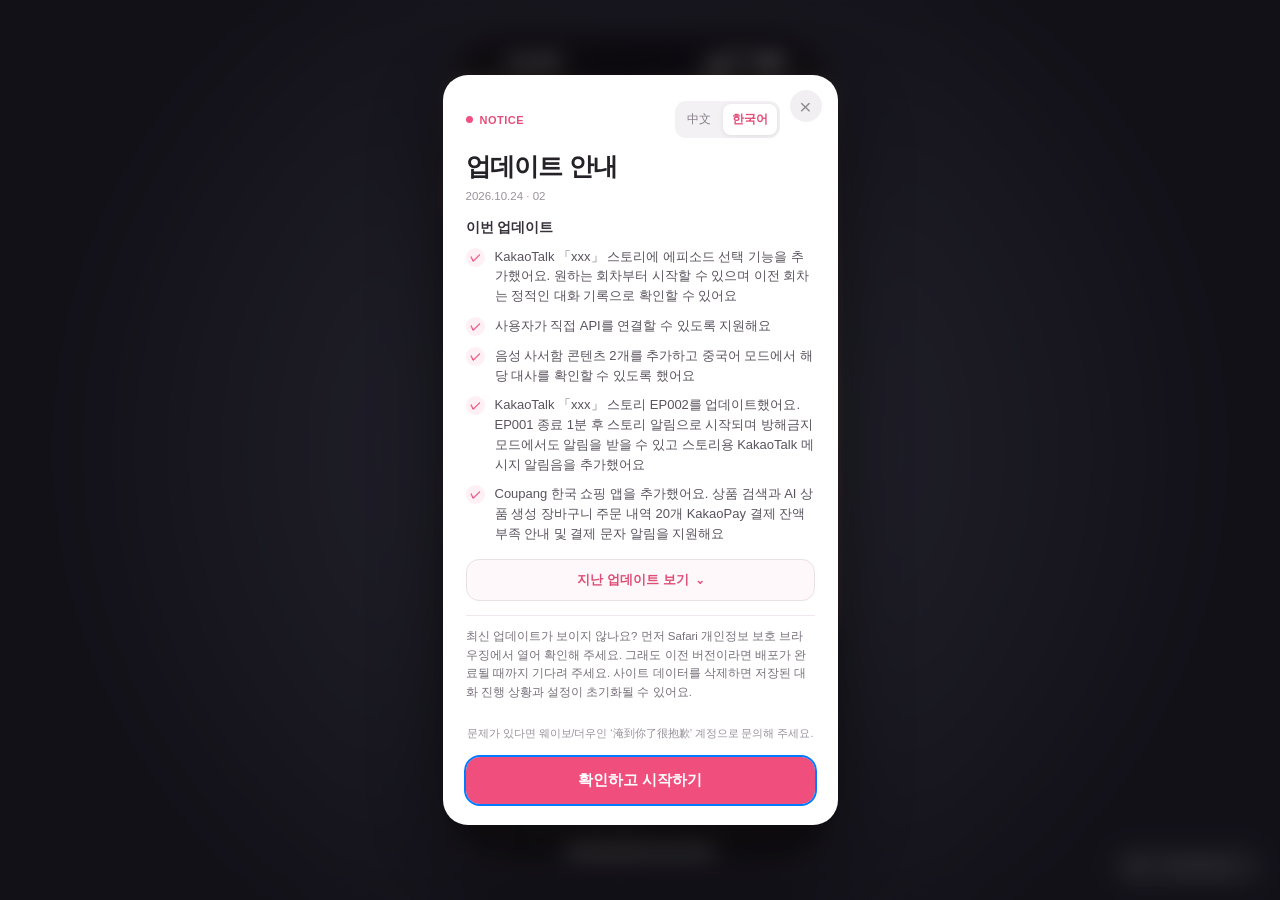
==== commit 858c359d: "Polish incoming call decline and answer buttons" ====
--- a/index.html
+++ b/index.html
@@ -110,7 +110,7 @@
 </style><style id="safari-v22">
 .safari-page{position:absolute;inset:0 0 0;background:#f2f2f7;overflow-y:auto;padding:8px 0 118px}.safari-section-head{display:flex;align-items:center;justify-content:space-between;margin:28px 20px 11px}.safari-section-head b{font-size:21px;letter-spacing:-.45px}.safari-section-head span{font-size:13px;color:#8e8e93}.safari-history{margin:0 16px;background:#fff;border-radius:15px;overflow:hidden;box-shadow:0 .5px 0 #0000000d}.safari-history-row{width:100%;height:52px;padding:0 14px;background:#fff;color:#111;display:flex;align-items:center;gap:11px;text-align:left;border-bottom:1px solid #ececf0}.safari-history-row:last-child{border-bottom:0}.safari-history-row>i{font-style:normal;width:28px;height:28px;border-radius:50%;background:#f1f1f5;color:#7f7f88;display:grid;place-items:center;font-size:15px;flex:none}.safari-history-row>span{min-width:0;flex:1;font-size:15px;white-space:nowrap;overflow:hidden;text-overflow:ellipsis}.safari-history-row>small{font-size:11px;color:#aaa;flex:none}.safari-privacy{margin:0 16px;padding:15px 16px;border-radius:15px;background:#fff;display:flex;gap:12px;align-items:center}.safari-privacy i{font-style:normal;color:#007aff;font-size:25px}.safari-privacy b{display:block;font-size:14px}.safari-privacy p{margin:3px 0 0;color:#8e8e93;font-size:11px;line-height:1.3}
 </style><style id="phone-v23-style">
-.phone-scroll{position:absolute;inset:48px 0 calc(var(--safe-bottom) + 82px);overflow-y:auto;-webkit-overflow-scrolling:touch;overscroll-behavior:contain;padding-bottom:18px}.phone-scroll::-webkit-scrollbar{display:none}.phone-segment{display:flex;justify-content:center;margin:-2px 18px 13px}.phone-segment span{background:#e7e7ec;border-radius:8px;padding:5px 31px;font-size:13px;font-weight:650}.phone-section{margin:19px 20px 7px;color:#707078;font-size:13px;font-weight:650}.phone-list{margin:0;background:#fff;border-top:1px solid #dedee3;border-bottom:1px solid #dedee3}.phone-row{display:flex;align-items:center;width:100%;min-height:65px;padding:8px 18px;background:#fff;color:#17171a;text-align:left;gap:12px;border-bottom:1px solid #e5e5ea}.phone-row:last-child{border-bottom:0}.phone-row .call-kind{width:17px;color:#9a9aa2;font-size:16px;text-align:center;flex:none}.phone-row .call-main{flex:1;min-width:0}.phone-row strong{font-size:16px;font-weight:620;display:block;overflow:hidden;text-overflow:ellipsis;white-space:nowrap}.phone-row.missed strong{color:#ff3b30}.phone-row p{margin:4px 0 0;color:#8e8e93;font-size:13px;white-space:nowrap;overflow:hidden;text-overflow:ellipsis}.phone-row time{font-size:13px;color:#8e8e93;white-space:nowrap}.phone-row .info{color:#007aff;font-size:20px;margin-left:3px}.contact-avatar{width:43px;height:43px;border-radius:50%;color:#fff;display:grid;place-items:center;font-weight:700;font-size:15px;flex:none}.contact-chevron{color:#c6c6cb;font-size:21px}.phone-empty{text-align:center;color:#8e8e93;padding:65px 28px}.phone-empty i{display:block;font-style:normal;font-size:48px;margin-bottom:12px}.phone-empty b{display:block;color:#242428;font-size:19px;margin-bottom:7px}.phone-empty span{font-size:14px;line-height:1.45}.call-screen{position:absolute;inset:0;color:#fff;text-align:center;overflow:hidden;background:radial-gradient(circle at 50% 4%,#7d838e 0,#515660 24%,#292b31 55%,#111216 82%,#090a0d 100%);touch-action:manipulation}.call-screen:before{content:"";position:absolute;inset:0;background:linear-gradient(180deg,#ffffff18 0,#ffffff05 24%,transparent 52%,#0004 100%);pointer-events:none}.call-person{position:relative;padding-top:64px}.call-person .call-label{font-size:13px;color:#d7d8dc;margin-bottom:7px;font-weight:450}.call-person h1{font-size:34px;line-height:1.08;margin:0;font-weight:530;letter-spacing:-.7px}.call-person p{height:20px;margin:10px 0 0;color:#e5e5e8;font-size:15px;font-variant-numeric:tabular-nums}.call-transcript{position:relative;height:clamp(184px,29dvh,238px);margin:31px 18px 0;padding:17px 16px 14px;border:1px solid #ffffff20;border-radius:24px;background:linear-gradient(150deg,#17181dcc,#202127b8);box-shadow:inset 0 1px 0 #ffffff0d,0 15px 34px #0004;text-align:left;overflow-y:auto;overscroll-behavior:contain;scrollbar-width:none;backdrop-filter:blur(22px);-webkit-backdrop-filter:blur(22px)}.call-transcript::-webkit-scrollbar{display:none}.call-transcript h2{font-size:14px;margin:0 0 11px;color:#d0d1d5;font-weight:600}.call-tap-hint{position:absolute;inset:54px 16px 16px;display:grid;place-items:center;text-align:center;color:#aeb0b6;font-size:13px;line-height:1.45}.call-tap-hint i{display:block;font-style:normal;font-size:26px;color:#d7d8dc;margin-bottom:7px;animation:tapPulse 1.3s ease-in-out infinite}.call-line{max-width:89%;width:max-content;margin:8px 0;padding:9px 12px;border-radius:15px;background:#ffffff1c;font-size:13.5px;line-height:1.4;white-space:pre-line;animation:callLineIn .28s ease both}.call-line.mine{margin-left:auto;background:#2379dd}.call-line b{display:block;font-size:10px;color:#c7c8ce;margin-bottom:3px;font-weight:500}.call-line.mine b{color:#d8eaff}.call-voice-replay{display:block;margin-top:8px;padding:6px 10px;border-radius:9px;background:#ffffff2c;color:#fff;font-size:12px;font-weight:650;border:1px solid #ffffff26}.call-voice-status{display:block;margin-top:5px;font-size:10px;color:#e8edfc;min-height:10px}.call-wait{display:flex;gap:4px;align-items:center;color:#aaa;font-size:12px}.call-wait i{width:5px;height:5px;border-radius:50%;background:#aaa;animation:callDot 1.1s infinite}.call-wait i:nth-child(2){animation-delay:.15s}.call-wait i:nth-child(3){animation-delay:.3s}@keyframes tapPulse{0%,100%{opacity:.55;transform:scale(.96)}50%{opacity:1;transform:scale(1.06)}}@keyframes callDot{0%,60%,100%{opacity:.35;transform:translateY(0)}30%{opacity:1;transform:translateY(-3px)}}@keyframes callLineIn{from{opacity:0;transform:translateY(7px)}to{opacity:1;transform:none}}.call-actions{position:absolute;left:31px;right:31px;bottom:38px;display:grid;grid-template-columns:repeat(3,minmax(0,1fr));grid-template-rows:repeat(2,auto);gap:22px 25px;align-items:start}.call-control{min-width:0;padding:0;background:none;color:#f5f5f7;font-size:11px;line-height:1.15;display:flex;flex-direction:column;align-items:center;gap:7px}.call-control i{width:68px;height:68px;border-radius:50%;background:#ffffff24;border:1px solid #ffffff0a;display:grid;place-items:center;font-style:normal;box-shadow:inset 0 1px 0 #ffffff12}.call-control svg{width:31px;height:31px;display:block;stroke:currentColor}.call-control.hang i{background:#ff453a;box-shadow:0 9px 24px #0004}.call-control.hang svg{width:34px;height:34px;transform:rotate(135deg);fill:currentColor;stroke:none}.incoming-call-screen .call-person{padding-top:112px}.incoming-call-screen .call-person h1{font-size:38px}.incoming-call-actions{position:absolute;left:44px;right:44px;bottom:74px;display:flex;justify-content:space-between}.incoming-call-button{background:none;color:#fff;font-size:13px;display:flex;flex-direction:column;align-items:center;gap:10px}.incoming-call-button i{width:74px;height:74px;border-radius:50%;display:grid;place-items:center;font-style:normal;font-size:32px;color:#fff;box-shadow:0 8px 24px #0004}.incoming-call-button.decline i{background:#ff453a;transform:rotate(135deg)}.incoming-call-button.accept i{background:#34c759}@media(max-height:720px){.call-person{padding-top:45px}.call-transcript{height:180px;margin-top:20px}.call-actions{bottom:26px;gap:15px 22px}.call-control i{width:58px;height:58px}.call-control svg{width:27px;height:27px}.call-control.hang svg{width:31px;height:31px}.incoming-call-screen .call-person{padding-top:82px}}
+.phone-scroll{position:absolute;inset:48px 0 calc(var(--safe-bottom) + 82px);overflow-y:auto;-webkit-overflow-scrolling:touch;overscroll-behavior:contain;padding-bottom:18px}.phone-scroll::-webkit-scrollbar{display:none}.phone-segment{display:flex;justify-content:center;margin:-2px 18px 13px}.phone-segment span{background:#e7e7ec;border-radius:8px;padding:5px 31px;font-size:13px;font-weight:650}.phone-section{margin:19px 20px 7px;color:#707078;font-size:13px;font-weight:650}.phone-list{margin:0;background:#fff;border-top:1px solid #dedee3;border-bottom:1px solid #dedee3}.phone-row{display:flex;align-items:center;width:100%;min-height:65px;padding:8px 18px;background:#fff;color:#17171a;text-align:left;gap:12px;border-bottom:1px solid #e5e5ea}.phone-row:last-child{border-bottom:0}.phone-row .call-kind{width:17px;color:#9a9aa2;font-size:16px;text-align:center;flex:none}.phone-row .call-main{flex:1;min-width:0}.phone-row strong{font-size:16px;font-weight:620;display:block;overflow:hidden;text-overflow:ellipsis;white-space:nowrap}.phone-row.missed strong{color:#ff3b30}.phone-row p{margin:4px 0 0;color:#8e8e93;font-size:13px;white-space:nowrap;overflow:hidden;text-overflow:ellipsis}.phone-row time{font-size:13px;color:#8e8e93;white-space:nowrap}.phone-row .info{color:#007aff;font-size:20px;margin-left:3px}.contact-avatar{width:43px;height:43px;border-radius:50%;color:#fff;display:grid;place-items:center;font-weight:700;font-size:15px;flex:none}.contact-chevron{color:#c6c6cb;font-size:21px}.phone-empty{text-align:center;color:#8e8e93;padding:65px 28px}.phone-empty i{display:block;font-style:normal;font-size:48px;margin-bottom:12px}.phone-empty b{display:block;color:#242428;font-size:19px;margin-bottom:7px}.phone-empty span{font-size:14px;line-height:1.45}.call-screen{position:absolute;inset:0;color:#fff;text-align:center;overflow:hidden;background:radial-gradient(circle at 50% 4%,#7d838e 0,#515660 24%,#292b31 55%,#111216 82%,#090a0d 100%);touch-action:manipulation}.call-screen:before{content:"";position:absolute;inset:0;background:linear-gradient(180deg,#ffffff18 0,#ffffff05 24%,transparent 52%,#0004 100%);pointer-events:none}.call-person{position:relative;padding-top:64px}.call-person .call-label{font-size:13px;color:#d7d8dc;margin-bottom:7px;font-weight:450}.call-person h1{font-size:34px;line-height:1.08;margin:0;font-weight:530;letter-spacing:-.7px}.call-person p{height:20px;margin:10px 0 0;color:#e5e5e8;font-size:15px;font-variant-numeric:tabular-nums}.call-transcript{position:relative;height:clamp(184px,29dvh,238px);margin:31px 18px 0;padding:17px 16px 14px;border:1px solid #ffffff20;border-radius:24px;background:linear-gradient(150deg,#17181dcc,#202127b8);box-shadow:inset 0 1px 0 #ffffff0d,0 15px 34px #0004;text-align:left;overflow-y:auto;overscroll-behavior:contain;scrollbar-width:none;backdrop-filter:blur(22px);-webkit-backdrop-filter:blur(22px)}.call-transcript::-webkit-scrollbar{display:none}.call-transcript h2{font-size:14px;margin:0 0 11px;color:#d0d1d5;font-weight:600}.call-tap-hint{position:absolute;inset:54px 16px 16px;display:grid;place-items:center;text-align:center;color:#aeb0b6;font-size:13px;line-height:1.45}.call-tap-hint i{display:block;font-style:normal;font-size:26px;color:#d7d8dc;margin-bottom:7px;animation:tapPulse 1.3s ease-in-out infinite}.call-line{max-width:89%;width:max-content;margin:8px 0;padding:9px 12px;border-radius:15px;background:#ffffff1c;font-size:13.5px;line-height:1.4;white-space:pre-line;animation:callLineIn .28s ease both}.call-line.mine{margin-left:auto;background:#2379dd}.call-line b{display:block;font-size:10px;color:#c7c8ce;margin-bottom:3px;font-weight:500}.call-line.mine b{color:#d8eaff}.call-voice-replay{display:block;margin-top:8px;padding:6px 10px;border-radius:9px;background:#ffffff2c;color:#fff;font-size:12px;font-weight:650;border:1px solid #ffffff26}.call-voice-status{display:block;margin-top:5px;font-size:10px;color:#e8edfc;min-height:10px}.call-wait{display:flex;gap:4px;align-items:center;color:#aaa;font-size:12px}.call-wait i{width:5px;height:5px;border-radius:50%;background:#aaa;animation:callDot 1.1s infinite}.call-wait i:nth-child(2){animation-delay:.15s}.call-wait i:nth-child(3){animation-delay:.3s}@keyframes tapPulse{0%,100%{opacity:.55;transform:scale(.96)}50%{opacity:1;transform:scale(1.06)}}@keyframes callDot{0%,60%,100%{opacity:.35;transform:translateY(0)}30%{opacity:1;transform:translateY(-3px)}}@keyframes callLineIn{from{opacity:0;transform:translateY(7px)}to{opacity:1;transform:none}}.call-actions{position:absolute;left:31px;right:31px;bottom:38px;display:grid;grid-template-columns:repeat(3,minmax(0,1fr));grid-template-rows:repeat(2,auto);gap:22px 25px;align-items:start}.call-control{min-width:0;padding:0;background:none;color:#f5f5f7;font-size:11px;line-height:1.15;display:flex;flex-direction:column;align-items:center;gap:7px}.call-control i{width:68px;height:68px;border-radius:50%;background:#ffffff24;border:1px solid #ffffff0a;display:grid;place-items:center;font-style:normal;box-shadow:inset 0 1px 0 #ffffff12}.call-control svg{width:31px;height:31px;display:block;stroke:currentColor}.call-control.hang i{background:#ff453a;box-shadow:0 9px 24px #0004}.call-control.hang svg{width:34px;height:34px;transform:rotate(135deg);fill:currentColor;stroke:none}.incoming-call-screen{background:radial-gradient(circle at 18% 5%,#694445 0,#49434b 30%,#293238 64%,#171d21 100%)}.incoming-call-screen:before{background:linear-gradient(180deg,#ffffff0b 0,transparent 44%,#00000028 100%)}.incoming-call-screen .call-person{padding-top:112px}.incoming-call-screen .call-person .call-label{margin-bottom:8px;color:#d5d2d4;font-size:15px}.incoming-call-screen .call-person h1{font-size:39px;font-weight:560;letter-spacing:-1px}.incoming-call-screen .call-person p{margin-top:9px;color:#d8d8db;font-size:15px}.incoming-call-actions{position:absolute;left:40px;right:40px;bottom:calc(var(--safe-bottom) + 48px);display:flex;align-items:flex-start;justify-content:space-between}.incoming-call-button{width:94px;padding:0;background:none;color:#fff;font-size:14px;font-weight:500;line-height:1.15;display:flex;flex-direction:column;align-items:center;gap:11px}.incoming-call-button i{width:78px;height:78px;border-radius:50%;display:grid;place-items:center;font-style:normal;color:#fff;box-shadow:0 8px 26px #0005,inset 0 1px 1px #ffffff35;transition:transform .12s ease,filter .12s ease}.incoming-call-button:active i{transform:scale(.92);filter:brightness(.88)}.incoming-call-button svg{width:38px;height:38px;display:block;fill:currentColor}.incoming-call-button.decline i{background:#ff453a}.incoming-call-button.decline svg{transform:rotate(135deg)}.incoming-call-button.accept i{background:#30d158}@media(max-height:720px){.call-person{padding-top:45px}.call-transcript{height:180px;margin-top:20px}.call-actions{bottom:26px;gap:15px 22px}.call-control i{width:58px;height:58px}.call-control svg{width:27px;height:27px}.call-control.hang svg{width:31px;height:31px}.incoming-call-screen .call-person{padding-top:78px}.incoming-call-actions{bottom:calc(var(--safe-bottom) + 32px)}.incoming-call-button i{width:70px;height:70px}.incoming-call-button svg{width:34px;height:34px}}
 .phone-scroll{inset:48px 0 62px}.phone-scroll+.ios-tabs{bottom:0}
 </style><style id="youtube-v25-style">
 .yt-shell{position:absolute;inset:0;background:#fff;color:#111;overflow:hidden;display:flex;flex-direction:column}.yt-header{flex:none;background:#fff;z-index:3}.yt-top{min-height:58px;padding:7px 12px 7px 17px}.yt-search-btn{width:46px;height:46px;border-radius:50%;background:#f1f1f3!important;color:#111;display:grid;place-items:center;flex:none;box-shadow:inset 0 0 0 1px #00000008}.yt-search-btn svg{width:27px;height:27px;display:block}.yt-search-btn span{font-size:30px;line-height:1;font-weight:300;margin-top:-2px}.yt-feed{flex:1;min-height:0;overflow-y:auto;-webkit-overflow-scrolling:touch;overscroll-behavior:contain;padding-bottom:12px}.yt-feed::-webkit-scrollbar{display:none}.yt-bottom{height:66px;flex:none;display:flex;align-items:stretch;justify-content:space-around;background:#fff;border-top:1px solid #e5e5e5;padding-bottom:max(7px,var(--safe-bottom));z-index:5}.yt-bottom button{width:25%;background:none;color:#111;display:flex;flex-direction:column;align-items:center;justify-content:center;gap:2px;font-size:10px}.yt-bottom i{font-style:normal;font-size:23px;line-height:1}.yt-bottom button.active{font-weight:700}.yt-categories{display:flex;gap:7px;padding:0 13px 12px;overflow-x:auto}.yt-categories::-webkit-scrollbar{display:none}.yt-category{white-space:nowrap;background:#f1f1f1;color:#111;padding:7px 13px;border-radius:8px;font-size:13px}.yt-category.active{background:#151515;color:#fff}.yt-search-panel{padding:2px 16px 18px}.yt-search-bar{height:39px;border-radius:20px;background:#f1f1f3;display:flex;align-items:center;gap:8px;padding:0 13px;margin-bottom:16px;color:#777}.yt-search-bar input{border:0;outline:0;background:transparent;flex:1;min-width:0;font-size:14px;color:#111}.yt-history-title{font-size:16px;margin:0 0 7px}.yt-history-row{width:100%;min-height:55px;background:#fff;color:#111;border-bottom:1px solid #ededed;display:flex;align-items:center;gap:11px;padding:8px 3px;text-align:left}.yt-history-row>i{font-style:normal;font-size:19px;color:#666}.yt-history-text{flex:1;min-width:0}.yt-history-text b{display:block;font-size:14px;white-space:nowrap;overflow:hidden;text-overflow:ellipsis}.yt-history-text small{display:block;margin-top:3px;color:#8e8e93;font-size:11px;white-space:nowrap;overflow:hidden;text-overflow:ellipsis}.yt-history-arrow{color:#999;font-size:18px}.phone-scroll+.ios-tabs button{width:25%}
@@ -595,7 +595,8 @@
 }
 function incomingCallPage(){
  const c=activeCall||phoneContactCall(dial||phoneT('알 수 없음','未知号码'));
- return `<div class="call-screen incoming-call-screen"><div class="call-person"><div class="call-label">${phoneT('휴대전화','手机')}</div><h1>${escapeHTML(c.name)}</h1><p>${phoneT('전화가 왔습니다','来电')}</p></div><div class="incoming-call-actions"><button type="button" class="incoming-call-button decline" data-call-decline><i>☎︎</i><span>${phoneT('거절','拒绝')}</span></button><button type="button" class="incoming-call-button accept" data-call-accept><i>☎︎</i><span>${phoneT('응답','接听')}</span></button></div></div>`
+ const phoneIcon='<svg viewBox="0 0 24 24" aria-hidden="true"><path d="M6.62 10.79a15.46 15.46 0 0 0 6.59 6.59l2.2-2.2a1 1 0 0 1 1.02-.24c1.12.37 2.33.57 3.57.57a1 1 0 0 1 1 1V20a1 1 0 0 1-1 1C10.61 21 3 13.39 3 4a1 1 0 0 1 1-1h3.5a1 1 0 0 1 1 1c0 1.25.2 2.45.57 3.57a1 1 0 0 1-.25 1.02z"/></svg>';
+ return `<div class="call-screen incoming-call-screen"><div class="call-person"><div class="call-label">${phoneT('휴대전화','手机')}</div><h1>${escapeHTML(c.name)}</h1><p>${phoneT('전화가 왔습니다','来电')}</p></div><div class="incoming-call-actions"><button type="button" class="incoming-call-button decline" data-call-decline aria-label="${phoneT('거절','拒绝')}"><i>${phoneIcon}</i><span>${phoneT('거절','拒绝')}</span></button><button type="button" class="incoming-call-button accept" data-call-accept aria-label="${phoneT('응답','接听')}"><i>${phoneIcon}</i><span>${phoneT('응답','接听')}</span></button></div></div>`
 }
 function callPage(){
  const c=activeCall||phoneContactCall(dial||phoneT('알 수 없음','未知号码'));
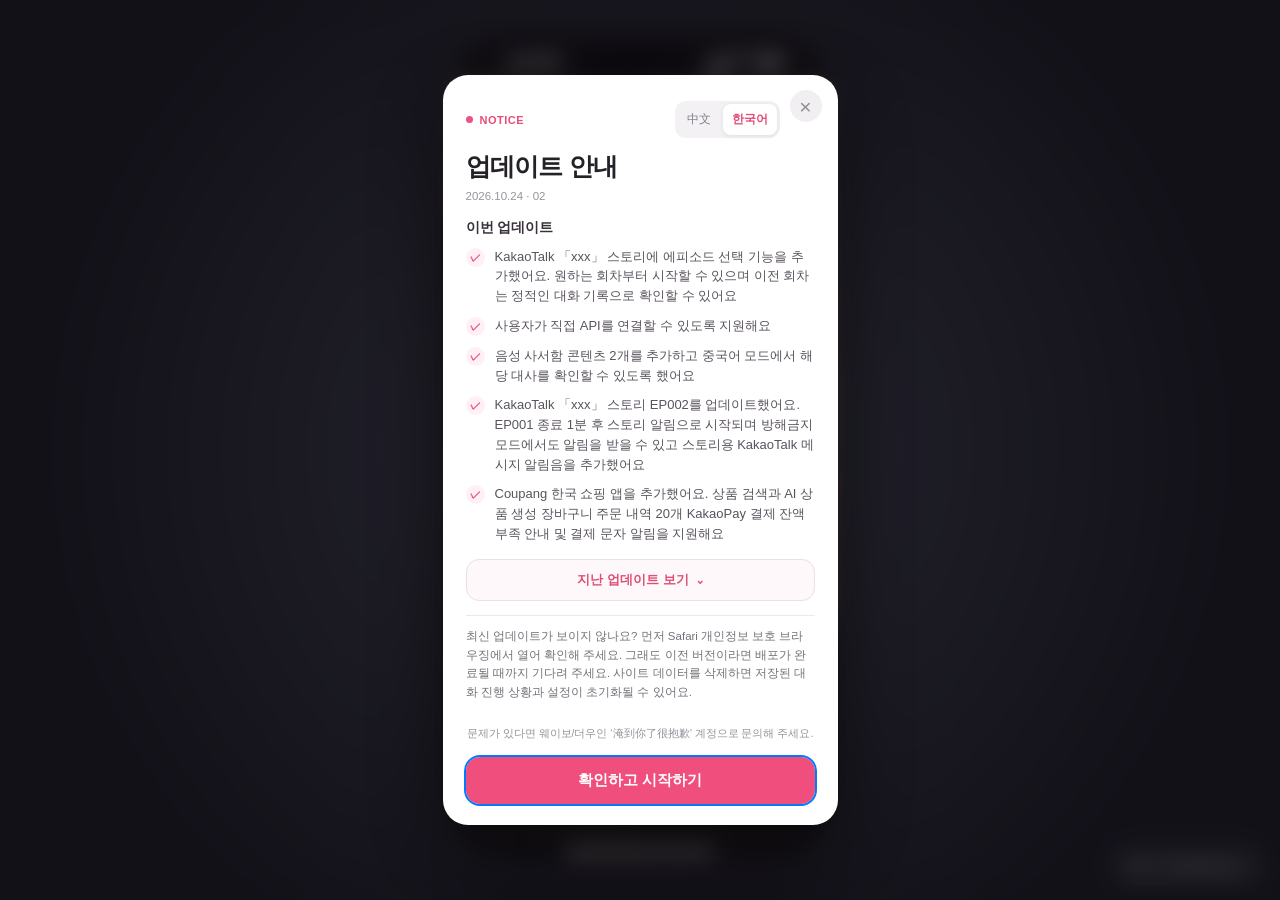
==== commit 33b3dc48: "Use iOS-style incoming call handset icons" ====
--- a/index.html
+++ b/index.html
@@ -110,7 +110,7 @@
 </style><style id="safari-v22">
 .safari-page{position:absolute;inset:0 0 0;background:#f2f2f7;overflow-y:auto;padding:8px 0 118px}.safari-section-head{display:flex;align-items:center;justify-content:space-between;margin:28px 20px 11px}.safari-section-head b{font-size:21px;letter-spacing:-.45px}.safari-section-head span{font-size:13px;color:#8e8e93}.safari-history{margin:0 16px;background:#fff;border-radius:15px;overflow:hidden;box-shadow:0 .5px 0 #0000000d}.safari-history-row{width:100%;height:52px;padding:0 14px;background:#fff;color:#111;display:flex;align-items:center;gap:11px;text-align:left;border-bottom:1px solid #ececf0}.safari-history-row:last-child{border-bottom:0}.safari-history-row>i{font-style:normal;width:28px;height:28px;border-radius:50%;background:#f1f1f5;color:#7f7f88;display:grid;place-items:center;font-size:15px;flex:none}.safari-history-row>span{min-width:0;flex:1;font-size:15px;white-space:nowrap;overflow:hidden;text-overflow:ellipsis}.safari-history-row>small{font-size:11px;color:#aaa;flex:none}.safari-privacy{margin:0 16px;padding:15px 16px;border-radius:15px;background:#fff;display:flex;gap:12px;align-items:center}.safari-privacy i{font-style:normal;color:#007aff;font-size:25px}.safari-privacy b{display:block;font-size:14px}.safari-privacy p{margin:3px 0 0;color:#8e8e93;font-size:11px;line-height:1.3}
 </style><style id="phone-v23-style">
-.phone-scroll{position:absolute;inset:48px 0 calc(var(--safe-bottom) + 82px);overflow-y:auto;-webkit-overflow-scrolling:touch;overscroll-behavior:contain;padding-bottom:18px}.phone-scroll::-webkit-scrollbar{display:none}.phone-segment{display:flex;justify-content:center;margin:-2px 18px 13px}.phone-segment span{background:#e7e7ec;border-radius:8px;padding:5px 31px;font-size:13px;font-weight:650}.phone-section{margin:19px 20px 7px;color:#707078;font-size:13px;font-weight:650}.phone-list{margin:0;background:#fff;border-top:1px solid #dedee3;border-bottom:1px solid #dedee3}.phone-row{display:flex;align-items:center;width:100%;min-height:65px;padding:8px 18px;background:#fff;color:#17171a;text-align:left;gap:12px;border-bottom:1px solid #e5e5ea}.phone-row:last-child{border-bottom:0}.phone-row .call-kind{width:17px;color:#9a9aa2;font-size:16px;text-align:center;flex:none}.phone-row .call-main{flex:1;min-width:0}.phone-row strong{font-size:16px;font-weight:620;display:block;overflow:hidden;text-overflow:ellipsis;white-space:nowrap}.phone-row.missed strong{color:#ff3b30}.phone-row p{margin:4px 0 0;color:#8e8e93;font-size:13px;white-space:nowrap;overflow:hidden;text-overflow:ellipsis}.phone-row time{font-size:13px;color:#8e8e93;white-space:nowrap}.phone-row .info{color:#007aff;font-size:20px;margin-left:3px}.contact-avatar{width:43px;height:43px;border-radius:50%;color:#fff;display:grid;place-items:center;font-weight:700;font-size:15px;flex:none}.contact-chevron{color:#c6c6cb;font-size:21px}.phone-empty{text-align:center;color:#8e8e93;padding:65px 28px}.phone-empty i{display:block;font-style:normal;font-size:48px;margin-bottom:12px}.phone-empty b{display:block;color:#242428;font-size:19px;margin-bottom:7px}.phone-empty span{font-size:14px;line-height:1.45}.call-screen{position:absolute;inset:0;color:#fff;text-align:center;overflow:hidden;background:radial-gradient(circle at 50% 4%,#7d838e 0,#515660 24%,#292b31 55%,#111216 82%,#090a0d 100%);touch-action:manipulation}.call-screen:before{content:"";position:absolute;inset:0;background:linear-gradient(180deg,#ffffff18 0,#ffffff05 24%,transparent 52%,#0004 100%);pointer-events:none}.call-person{position:relative;padding-top:64px}.call-person .call-label{font-size:13px;color:#d7d8dc;margin-bottom:7px;font-weight:450}.call-person h1{font-size:34px;line-height:1.08;margin:0;font-weight:530;letter-spacing:-.7px}.call-person p{height:20px;margin:10px 0 0;color:#e5e5e8;font-size:15px;font-variant-numeric:tabular-nums}.call-transcript{position:relative;height:clamp(184px,29dvh,238px);margin:31px 18px 0;padding:17px 16px 14px;border:1px solid #ffffff20;border-radius:24px;background:linear-gradient(150deg,#17181dcc,#202127b8);box-shadow:inset 0 1px 0 #ffffff0d,0 15px 34px #0004;text-align:left;overflow-y:auto;overscroll-behavior:contain;scrollbar-width:none;backdrop-filter:blur(22px);-webkit-backdrop-filter:blur(22px)}.call-transcript::-webkit-scrollbar{display:none}.call-transcript h2{font-size:14px;margin:0 0 11px;color:#d0d1d5;font-weight:600}.call-tap-hint{position:absolute;inset:54px 16px 16px;display:grid;place-items:center;text-align:center;color:#aeb0b6;font-size:13px;line-height:1.45}.call-tap-hint i{display:block;font-style:normal;font-size:26px;color:#d7d8dc;margin-bottom:7px;animation:tapPulse 1.3s ease-in-out infinite}.call-line{max-width:89%;width:max-content;margin:8px 0;padding:9px 12px;border-radius:15px;background:#ffffff1c;font-size:13.5px;line-height:1.4;white-space:pre-line;animation:callLineIn .28s ease both}.call-line.mine{margin-left:auto;background:#2379dd}.call-line b{display:block;font-size:10px;color:#c7c8ce;margin-bottom:3px;font-weight:500}.call-line.mine b{color:#d8eaff}.call-voice-replay{display:block;margin-top:8px;padding:6px 10px;border-radius:9px;background:#ffffff2c;color:#fff;font-size:12px;font-weight:650;border:1px solid #ffffff26}.call-voice-status{display:block;margin-top:5px;font-size:10px;color:#e8edfc;min-height:10px}.call-wait{display:flex;gap:4px;align-items:center;color:#aaa;font-size:12px}.call-wait i{width:5px;height:5px;border-radius:50%;background:#aaa;animation:callDot 1.1s infinite}.call-wait i:nth-child(2){animation-delay:.15s}.call-wait i:nth-child(3){animation-delay:.3s}@keyframes tapPulse{0%,100%{opacity:.55;transform:scale(.96)}50%{opacity:1;transform:scale(1.06)}}@keyframes callDot{0%,60%,100%{opacity:.35;transform:translateY(0)}30%{opacity:1;transform:translateY(-3px)}}@keyframes callLineIn{from{opacity:0;transform:translateY(7px)}to{opacity:1;transform:none}}.call-actions{position:absolute;left:31px;right:31px;bottom:38px;display:grid;grid-template-columns:repeat(3,minmax(0,1fr));grid-template-rows:repeat(2,auto);gap:22px 25px;align-items:start}.call-control{min-width:0;padding:0;background:none;color:#f5f5f7;font-size:11px;line-height:1.15;display:flex;flex-direction:column;align-items:center;gap:7px}.call-control i{width:68px;height:68px;border-radius:50%;background:#ffffff24;border:1px solid #ffffff0a;display:grid;place-items:center;font-style:normal;box-shadow:inset 0 1px 0 #ffffff12}.call-control svg{width:31px;height:31px;display:block;stroke:currentColor}.call-control.hang i{background:#ff453a;box-shadow:0 9px 24px #0004}.call-control.hang svg{width:34px;height:34px;transform:rotate(135deg);fill:currentColor;stroke:none}.incoming-call-screen{background:radial-gradient(circle at 18% 5%,#694445 0,#49434b 30%,#293238 64%,#171d21 100%)}.incoming-call-screen:before{background:linear-gradient(180deg,#ffffff0b 0,transparent 44%,#00000028 100%)}.incoming-call-screen .call-person{padding-top:112px}.incoming-call-screen .call-person .call-label{margin-bottom:8px;color:#d5d2d4;font-size:15px}.incoming-call-screen .call-person h1{font-size:39px;font-weight:560;letter-spacing:-1px}.incoming-call-screen .call-person p{margin-top:9px;color:#d8d8db;font-size:15px}.incoming-call-actions{position:absolute;left:40px;right:40px;bottom:calc(var(--safe-bottom) + 48px);display:flex;align-items:flex-start;justify-content:space-between}.incoming-call-button{width:94px;padding:0;background:none;color:#fff;font-size:14px;font-weight:500;line-height:1.15;display:flex;flex-direction:column;align-items:center;gap:11px}.incoming-call-button i{width:78px;height:78px;border-radius:50%;display:grid;place-items:center;font-style:normal;color:#fff;box-shadow:0 8px 26px #0005,inset 0 1px 1px #ffffff35;transition:transform .12s ease,filter .12s ease}.incoming-call-button:active i{transform:scale(.92);filter:brightness(.88)}.incoming-call-button svg{width:38px;height:38px;display:block;fill:currentColor}.incoming-call-button.decline i{background:#ff453a}.incoming-call-button.decline svg{transform:rotate(135deg)}.incoming-call-button.accept i{background:#30d158}@media(max-height:720px){.call-person{padding-top:45px}.call-transcript{height:180px;margin-top:20px}.call-actions{bottom:26px;gap:15px 22px}.call-control i{width:58px;height:58px}.call-control svg{width:27px;height:27px}.call-control.hang svg{width:31px;height:31px}.incoming-call-screen .call-person{padding-top:78px}.incoming-call-actions{bottom:calc(var(--safe-bottom) + 32px)}.incoming-call-button i{width:70px;height:70px}.incoming-call-button svg{width:34px;height:34px}}
+.phone-scroll{position:absolute;inset:48px 0 calc(var(--safe-bottom) + 82px);overflow-y:auto;-webkit-overflow-scrolling:touch;overscroll-behavior:contain;padding-bottom:18px}.phone-scroll::-webkit-scrollbar{display:none}.phone-segment{display:flex;justify-content:center;margin:-2px 18px 13px}.phone-segment span{background:#e7e7ec;border-radius:8px;padding:5px 31px;font-size:13px;font-weight:650}.phone-section{margin:19px 20px 7px;color:#707078;font-size:13px;font-weight:650}.phone-list{margin:0;background:#fff;border-top:1px solid #dedee3;border-bottom:1px solid #dedee3}.phone-row{display:flex;align-items:center;width:100%;min-height:65px;padding:8px 18px;background:#fff;color:#17171a;text-align:left;gap:12px;border-bottom:1px solid #e5e5ea}.phone-row:last-child{border-bottom:0}.phone-row .call-kind{width:17px;color:#9a9aa2;font-size:16px;text-align:center;flex:none}.phone-row .call-main{flex:1;min-width:0}.phone-row strong{font-size:16px;font-weight:620;display:block;overflow:hidden;text-overflow:ellipsis;white-space:nowrap}.phone-row.missed strong{color:#ff3b30}.phone-row p{margin:4px 0 0;color:#8e8e93;font-size:13px;white-space:nowrap;overflow:hidden;text-overflow:ellipsis}.phone-row time{font-size:13px;color:#8e8e93;white-space:nowrap}.phone-row .info{color:#007aff;font-size:20px;margin-left:3px}.contact-avatar{width:43px;height:43px;border-radius:50%;color:#fff;display:grid;place-items:center;font-weight:700;font-size:15px;flex:none}.contact-chevron{color:#c6c6cb;font-size:21px}.phone-empty{text-align:center;color:#8e8e93;padding:65px 28px}.phone-empty i{display:block;font-style:normal;font-size:48px;margin-bottom:12px}.phone-empty b{display:block;color:#242428;font-size:19px;margin-bottom:7px}.phone-empty span{font-size:14px;line-height:1.45}.call-screen{position:absolute;inset:0;color:#fff;text-align:center;overflow:hidden;background:radial-gradient(circle at 50% 4%,#7d838e 0,#515660 24%,#292b31 55%,#111216 82%,#090a0d 100%);touch-action:manipulation}.call-screen:before{content:"";position:absolute;inset:0;background:linear-gradient(180deg,#ffffff18 0,#ffffff05 24%,transparent 52%,#0004 100%);pointer-events:none}.call-person{position:relative;padding-top:64px}.call-person .call-label{font-size:13px;color:#d7d8dc;margin-bottom:7px;font-weight:450}.call-person h1{font-size:34px;line-height:1.08;margin:0;font-weight:530;letter-spacing:-.7px}.call-person p{height:20px;margin:10px 0 0;color:#e5e5e8;font-size:15px;font-variant-numeric:tabular-nums}.call-transcript{position:relative;height:clamp(184px,29dvh,238px);margin:31px 18px 0;padding:17px 16px 14px;border:1px solid #ffffff20;border-radius:24px;background:linear-gradient(150deg,#17181dcc,#202127b8);box-shadow:inset 0 1px 0 #ffffff0d,0 15px 34px #0004;text-align:left;overflow-y:auto;overscroll-behavior:contain;scrollbar-width:none;backdrop-filter:blur(22px);-webkit-backdrop-filter:blur(22px)}.call-transcript::-webkit-scrollbar{display:none}.call-transcript h2{font-size:14px;margin:0 0 11px;color:#d0d1d5;font-weight:600}.call-tap-hint{position:absolute;inset:54px 16px 16px;display:grid;place-items:center;text-align:center;color:#aeb0b6;font-size:13px;line-height:1.45}.call-tap-hint i{display:block;font-style:normal;font-size:26px;color:#d7d8dc;margin-bottom:7px;animation:tapPulse 1.3s ease-in-out infinite}.call-line{max-width:89%;width:max-content;margin:8px 0;padding:9px 12px;border-radius:15px;background:#ffffff1c;font-size:13.5px;line-height:1.4;white-space:pre-line;animation:callLineIn .28s ease both}.call-line.mine{margin-left:auto;background:#2379dd}.call-line b{display:block;font-size:10px;color:#c7c8ce;margin-bottom:3px;font-weight:500}.call-line.mine b{color:#d8eaff}.call-voice-replay{display:block;margin-top:8px;padding:6px 10px;border-radius:9px;background:#ffffff2c;color:#fff;font-size:12px;font-weight:650;border:1px solid #ffffff26}.call-voice-status{display:block;margin-top:5px;font-size:10px;color:#e8edfc;min-height:10px}.call-wait{display:flex;gap:4px;align-items:center;color:#aaa;font-size:12px}.call-wait i{width:5px;height:5px;border-radius:50%;background:#aaa;animation:callDot 1.1s infinite}.call-wait i:nth-child(2){animation-delay:.15s}.call-wait i:nth-child(3){animation-delay:.3s}@keyframes tapPulse{0%,100%{opacity:.55;transform:scale(.96)}50%{opacity:1;transform:scale(1.06)}}@keyframes callDot{0%,60%,100%{opacity:.35;transform:translateY(0)}30%{opacity:1;transform:translateY(-3px)}}@keyframes callLineIn{from{opacity:0;transform:translateY(7px)}to{opacity:1;transform:none}}.call-actions{position:absolute;left:31px;right:31px;bottom:38px;display:grid;grid-template-columns:repeat(3,minmax(0,1fr));grid-template-rows:repeat(2,auto);gap:22px 25px;align-items:start}.call-control{min-width:0;padding:0;background:none;color:#f5f5f7;font-size:11px;line-height:1.15;display:flex;flex-direction:column;align-items:center;gap:7px}.call-control i{width:68px;height:68px;border-radius:50%;background:#ffffff24;border:1px solid #ffffff0a;display:grid;place-items:center;font-style:normal;box-shadow:inset 0 1px 0 #ffffff12}.call-control svg{width:31px;height:31px;display:block;stroke:currentColor}.call-control.hang i{background:#ff453a;box-shadow:0 9px 24px #0004}.call-control.hang svg{width:34px;height:34px;transform:rotate(135deg);fill:currentColor;stroke:none}.incoming-call-screen{background:radial-gradient(circle at 18% 5%,#694445 0,#49434b 30%,#293238 64%,#171d21 100%)}.incoming-call-screen:before{background:linear-gradient(180deg,#ffffff0b 0,transparent 44%,#00000028 100%)}.incoming-call-screen .call-person{padding-top:112px}.incoming-call-screen .call-person .call-label{margin-bottom:8px;color:#d5d2d4;font-size:15px}.incoming-call-screen .call-person h1{font-size:39px;font-weight:560;letter-spacing:-1px}.incoming-call-screen .call-person p{margin-top:9px;color:#d8d8db;font-size:15px}.incoming-call-actions{position:absolute;left:40px;right:40px;bottom:calc(var(--safe-bottom) + 48px);display:flex;align-items:flex-start;justify-content:space-between}.incoming-call-button{width:94px;padding:0;background:none;color:#fff;font-size:14px;font-weight:500;line-height:1.15;display:flex;flex-direction:column;align-items:center;gap:11px}.incoming-call-button i{width:78px;height:78px;border-radius:50%;display:grid;place-items:center;font-style:normal;color:#fff;box-shadow:0 8px 26px #0005,inset 0 1px 1px #ffffff35;transition:transform .12s ease,filter .12s ease}.incoming-call-button:active i{transform:scale(.92);filter:brightness(.88)}.incoming-call-button svg{width:38px;height:38px;display:block;fill:currentColor}.incoming-call-button.decline i{background:#ff453a}.incoming-call-button.decline svg{width:42px;height:42px}.incoming-call-button.accept i{background:#30d158}.incoming-call-button.accept svg{width:36px;height:36px}@media(max-height:720px){.call-person{padding-top:45px}.call-transcript{height:180px;margin-top:20px}.call-actions{bottom:26px;gap:15px 22px}.call-control i{width:58px;height:58px}.call-control svg{width:27px;height:27px}.call-control.hang svg{width:31px;height:31px}.incoming-call-screen .call-person{padding-top:78px}.incoming-call-actions{bottom:calc(var(--safe-bottom) + 32px)}.incoming-call-button i{width:70px;height:70px}.incoming-call-button svg{width:34px;height:34px}}
 .phone-scroll{inset:48px 0 62px}.phone-scroll+.ios-tabs{bottom:0}
 </style><style id="youtube-v25-style">
 .yt-shell{position:absolute;inset:0;background:#fff;color:#111;overflow:hidden;display:flex;flex-direction:column}.yt-header{flex:none;background:#fff;z-index:3}.yt-top{min-height:58px;padding:7px 12px 7px 17px}.yt-search-btn{width:46px;height:46px;border-radius:50%;background:#f1f1f3!important;color:#111;display:grid;place-items:center;flex:none;box-shadow:inset 0 0 0 1px #00000008}.yt-search-btn svg{width:27px;height:27px;display:block}.yt-search-btn span{font-size:30px;line-height:1;font-weight:300;margin-top:-2px}.yt-feed{flex:1;min-height:0;overflow-y:auto;-webkit-overflow-scrolling:touch;overscroll-behavior:contain;padding-bottom:12px}.yt-feed::-webkit-scrollbar{display:none}.yt-bottom{height:66px;flex:none;display:flex;align-items:stretch;justify-content:space-around;background:#fff;border-top:1px solid #e5e5e5;padding-bottom:max(7px,var(--safe-bottom));z-index:5}.yt-bottom button{width:25%;background:none;color:#111;display:flex;flex-direction:column;align-items:center;justify-content:center;gap:2px;font-size:10px}.yt-bottom i{font-style:normal;font-size:23px;line-height:1}.yt-bottom button.active{font-weight:700}.yt-categories{display:flex;gap:7px;padding:0 13px 12px;overflow-x:auto}.yt-categories::-webkit-scrollbar{display:none}.yt-category{white-space:nowrap;background:#f1f1f1;color:#111;padding:7px 13px;border-radius:8px;font-size:13px}.yt-category.active{background:#151515;color:#fff}.yt-search-panel{padding:2px 16px 18px}.yt-search-bar{height:39px;border-radius:20px;background:#f1f1f3;display:flex;align-items:center;gap:8px;padding:0 13px;margin-bottom:16px;color:#777}.yt-search-bar input{border:0;outline:0;background:transparent;flex:1;min-width:0;font-size:14px;color:#111}.yt-history-title{font-size:16px;margin:0 0 7px}.yt-history-row{width:100%;min-height:55px;background:#fff;color:#111;border-bottom:1px solid #ededed;display:flex;align-items:center;gap:11px;padding:8px 3px;text-align:left}.yt-history-row>i{font-style:normal;font-size:19px;color:#666}.yt-history-text{flex:1;min-width:0}.yt-history-text b{display:block;font-size:14px;white-space:nowrap;overflow:hidden;text-overflow:ellipsis}.yt-history-text small{display:block;margin-top:3px;color:#8e8e93;font-size:11px;white-space:nowrap;overflow:hidden;text-overflow:ellipsis}.yt-history-arrow{color:#999;font-size:18px}.phone-scroll+.ios-tabs button{width:25%}
@@ -595,8 +595,9 @@
 }
 function incomingCallPage(){
  const c=activeCall||phoneContactCall(dial||phoneT('알 수 없음','未知号码'));
- const phoneIcon='<svg viewBox="0 0 24 24" aria-hidden="true"><path d="M6.62 10.79a15.46 15.46 0 0 0 6.59 6.59l2.2-2.2a1 1 0 0 1 1.02-.24c1.12.37 2.33.57 3.57.57a1 1 0 0 1 1 1V20a1 1 0 0 1-1 1C10.61 21 3 13.39 3 4a1 1 0 0 1 1-1h3.5a1 1 0 0 1 1 1c0 1.25.2 2.45.57 3.57a1 1 0 0 1-.25 1.02z"/></svg>';
- return `<div class="call-screen incoming-call-screen"><div class="call-person"><div class="call-label">${phoneT('휴대전화','手机')}</div><h1>${escapeHTML(c.name)}</h1><p>${phoneT('전화가 왔습니다','来电')}</p></div><div class="incoming-call-actions"><button type="button" class="incoming-call-button decline" data-call-decline aria-label="${phoneT('거절','拒绝')}"><i>${phoneIcon}</i><span>${phoneT('거절','拒绝')}</span></button><button type="button" class="incoming-call-button accept" data-call-accept aria-label="${phoneT('응답','接听')}"><i>${phoneIcon}</i><span>${phoneT('응답','接听')}</span></button></div></div>`
+ const declineIcon='<svg viewBox="0 0 32 32" aria-hidden="true"><path d="M4.5 16.8c6.8-4.5 16.2-4.5 23 0l-3.6 5.4c-.6.9-1.8 1.1-2.7.5l-3.2-2.1a3.6 3.6 0 0 0-4 0l-3.2 2.1c-.9.6-2.1.4-2.7-.5z"/></svg>';
+ const acceptIcon='<svg viewBox="0 0 16 16" aria-hidden="true"><path d="M3.654 1.328a.678.678 0 0 0-1.015-.063L1.605 2.3c-.483.484-.661 1.169-.45 1.77a17.6 17.6 0 0 0 4.168 6.608 17.6 17.6 0 0 0 6.608 4.168c.601.211 1.286.033 1.77-.451l1.034-1.034a.678.678 0 0 0-.063-1.015l-2.307-1.794a.678.678 0 0 0-.58-.122l-2.19.547a1.745 1.745 0 0 1-1.657-.459L5.482 8.062a1.745 1.745 0 0 1-.46-1.657l.548-2.19a.678.678 0 0 0-.122-.58z"/></svg>';
+ return `<div class="call-screen incoming-call-screen"><div class="call-person"><div class="call-label">${phoneT('휴대전화','手机')}</div><h1>${escapeHTML(c.name)}</h1><p>${phoneT('전화가 왔습니다','来电')}</p></div><div class="incoming-call-actions"><button type="button" class="incoming-call-button decline" data-call-decline aria-label="${phoneT('거절','拒绝')}"><i>${declineIcon}</i><span>${phoneT('거절','拒绝')}</span></button><button type="button" class="incoming-call-button accept" data-call-accept aria-label="${phoneT('응답','接听')}"><i>${acceptIcon}</i><span>${phoneT('응답','接听')}</span></button></div></div>`
 }
 function callPage(){
  const c=activeCall||phoneContactCall(dial||phoneT('알 수 없음','未知号码'));
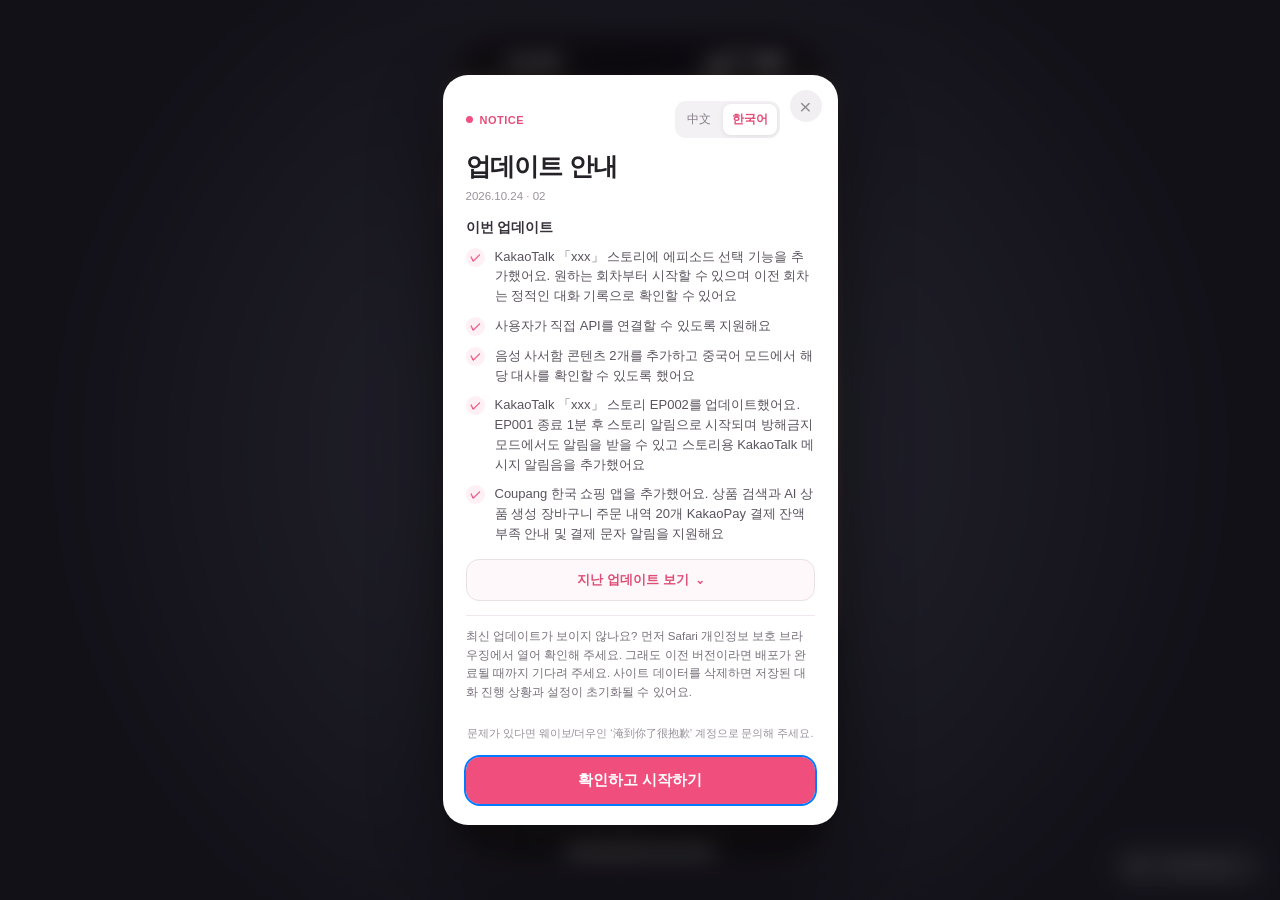
==== commit 5f66e06d: "Add EP003 call replay and fix Apple Music icon" ====
--- a/index.html
+++ b/index.html
@@ -138,7 +138,7 @@
  phone:`<defs><linearGradient id="ph" x2="0" y2="1"><stop stop-color="#65df75"/><stop offset="1" stop-color="#18b53b"/></linearGradient></defs><rect width="64" height="64" rx="14" fill="url(#ph)"/><path d="M18 12c-4 0-8 6-7 13 2 17 15 27 28 29 6 1 13-3 13-8 0-3-9-11-12-10-2 1-4 5-7 5-7-3-12-9-13-15 0-2 5-5 5-8 0-2-4-7-7-6z" fill="#fff"/>`,
  safari:`<rect width="64" height="64" rx="14" fill="#fff"/><circle cx="32" cy="32" r="23" fill="#e9f3ff" stroke="#c9d5de" stroke-width="1"/><circle cx="32" cy="32" r="21" fill="#168eef"/><path d="M32 10V17M32 47V54M10 32h7M47 32h7" stroke="white" stroke-opacity=".7"/><circle cx="32" cy="32" r="15" fill="none" stroke="#d5efff" stroke-width=".6"/><path d="M42 20L35 35 22 43l7-16z" fill="#fff"/><path d="M42 20L35 35l-6-8" fill="#ef4c54"/><circle cx="32" cy="32" r="3" fill="white"/>`,
  messages:`<defs><linearGradient id="mg" x2="0" y2="1"><stop stop-color="#64df75"/><stop offset="1" stop-color="#22b936"/></linearGradient></defs><rect width="64" height="64" rx="14" fill="url(#mg)"/><path d="M32 14c-14 0-25 8-25 19 0 10 11 18 24 18 3 0 6 0 9-2l11 5-3-10c6-4 9-8 9-13 0-10-11-17-25-17z" fill="#fff"/>`,
- music:`<defs><linearGradient id="music-hotpink-2026" x1=".05" y1="0" x2=".95" y2="1"><stop stop-color="#ff376c"/><stop offset=".52" stop-color="#ff174f"/><stop offset="1" stop-color="#fa003c"/></linearGradient></defs><rect width="64" height="64" rx="14" fill="url(#music-hotpink-2026)"/><path d="M37.5 14.1 49 11.2a2.6 2.6 0 0 1 3.2 2.5V42c0 5.1-6.1 9.5-12.7 9.5-6.9 0-10-5.1-6.4-9.1 2.7-3 7.2-3.4 11.3-2.6V25.9L24.8 31v18.1c0 5.3-6.2 9.5-12.8 9.5-6.8 0-10-5.1-6.3-9.1 2.7-3 7.6-3.4 11.4-2.4V24.9c0-1.2.9-2.2 2-2.5l18.4-4.7a2.6 2.6 0 0 1 3.3 2.5v1.1Z" fill="#fff" transform="translate(1 -2) scale(.94)"/>`,
+ music:`<defs><linearGradient id="apple-music-gradient" x1="0" y1="0" x2="1" y2="1"><stop stop-color="#ff5b79"/><stop offset=".48" stop-color="#fa315d"/><stop offset="1" stop-color="#e9143f"/></linearGradient></defs><rect width="64" height="64" rx="14" fill="url(#apple-music-gradient)"/><svg x="8" y="8" width="48" height="48" viewBox="0 0 16 16" fill="#fff"><path d="M6 13c0 1.105-1.12 2-2.5 2S1 14.105 1 13s1.12-2 2.5-2c.562 0 1.082.148 1.5.398V3l7-2v10.398A3.45 3.45 0 0 1 13.5 11c1.38 0 2.5.895 2.5 2s-1.12 2-2.5 2-2.5-.895-2.5-2V4.28L6 5.71zm0-8.718v1.05l5-1.429v-1.05z"/></svg>`,
  photos:`<rect width="64" height="64" rx="14" fill="#fff"/>${Array.from({length:8},(_,i)=>`<ellipse cx="32" cy="22" rx="7" ry="16" fill="${['#f03f42','#f8871f','#ffcc26','#54bf48','#20b7a5','#268bee','#8156d9','#d74dba'][i]}" transform="rotate(${i*45} 32 32)" opacity=".92"/>`).join('')}<circle cx="32" cy="32" r="5" fill="#fff"/>`,
  notes:`<rect width="64" height="64" rx="14" fill="#fdfdfd"/><rect width="64" height="17" rx="14" fill="#ffe06b"/><path d="M0 15h64" stroke="#dfa830"/><path d="M7 26h50M7 34h50M7 42h50M7 50h50" stroke="#d2d3d8" stroke-width="1.1"/>`,
  kakao:`<rect width="64" height="64" rx="14" fill="#fee500"/><ellipse cx="32" cy="30" rx="25" ry="19" fill="#3b2a24"/><path d="M20 46L16 57 29 48" fill="#3b2a24"/><text x="32" y="34" font-size="12.4" font-family="Arial" font-weight="900" text-anchor="middle" fill="#fee500">TALK</text>`,
@@ -1362,6 +1362,7 @@
 .k15-episode-row{width:100%;height:48px;border:0;border-bottom:1px solid #ececef;background:#fff;display:flex;align-items:center;justify-content:space-between;padding:0 15px;text-align:left}
 .k15-episode-row:last-child{border-bottom:0}.k15-episode-number{color:#222;font-size:13px;font-weight:650;letter-spacing:.4px}
 .k15-episode-row b{font-size:18px;font-weight:300;color:#bbb}
+.k15-episode-call{display:flex;align-items:center;gap:9px;color:#222;font-size:12px;font-weight:600}.k15-episode-call .k15-svg{width:17px;height:17px;stroke:#222;stroke-width:1.8}
 .k15-episode-note{margin:10px 7px 0;color:#89898f;font-size:9.5px;line-height:1.4}
 @keyframes k15-sheet-in{from{transform:translateY(100%)}to{transform:translateY(0)}}
 </style>
@@ -1636,13 +1637,13 @@
 function more15(){let services=[['🎁','선물하기'],['🛍','쇼핑하기'],['😊','이모티콘'],['🧑‍🤝‍🧑','프렌즈'],['📅','캘린더'],['📁','톡서랍'],['✉️','메일'],['🎵','멜론']];return `${head15('더보기')}<main class="k15-scroll"><section class="k15-moreprofile">${avatar15({id:'hyunjae',name:'이재현'})}<div class="k15-rowtext"><strong>이재현</strong><p>내 프로필 보기</p></div><button class="k15-ico" data-k15="noop">▣</button></section><section class="k15-pay"><div class="k15-paytop"><b>kakao<b style="font-weight:800">pay</b></b><span>${window.__KKT_SHOP__?.balanceText?.()||"680,000원"}</span><button data-kshop="wallet">자산 ›</button></div><div class="k15-payactions"><button data-kshop="wallet">송금</button><button data-kshop="home">결제</button><button data-kshop="wallet">자산</button></div></section><div class="k15-servicegrid">${services.map((x,i)=>`<button ${i===0?'data-kshop="gift"':i===1?'data-kshop="home"':'data-k15="noop"'}><i>${x[0]}</i><span>${x[1]}</span></button>`).join('')}</div><div class="k15-ad"><span><b>카카오톡 안에서 더 편리하게</b>새로운 서비스 둘러보기</span><span style="font-size:27px">💬</span></div><p class="k15-disclaimer">팬메이드 인터랙티브 픽션 · 실제 계정이나 실제 사적 대화가 아닙니다.</p></main>${bottom15()}`}
 function keyboardHTML15(){let rows=[['ㅂ','ㅈ','ㄷ','ㄱ','ㅅ','ㅛ','ㅕ','ㅑ','ㅐ','ㅔ'],['ㅁ','ㄴ','ㅇ','ㄹ','ㅎ','ㅗ','ㅓ','ㅏ','ㅣ'],['⇧','ㅋ','ㅌ','ㅊ','ㅍ','ㅠ','ㅜ','ㅡ','⌫']];return `<div class="k15-keyboard">${rows.map((r,i)=>`<div class="k15-keyrow">${r.map(k=>`<button type="button" class="k15-key ${i===2&&(k==='⇧'||k==='⌫')?'wide':''}" data-k15="key" data-key="${k}">${k}</button>`).join('')}</div>`).join('')}<div class="k15-keyrow"><button type="button" class="k15-key wide" data-key="123">123</button><button type="button" class="k15-key space" data-key="space">간격</button><button type="button" class="k15-key wide" data-key="입력">입력</button></div></div>`}
 function episodePickerHTML15(){
- return `<div class="k15-episode-overlay"><button type="button" class="k15-episode-backdrop" data-k15="episode-close" aria-label="${text15('닫기','关闭')}"></button><section class="k15-episode-sheet"><div class="k15-episode-handle"></div><header><div><h2>${text15('대화 다시 보기','选择剧情')}</h2><p>${text15('시작할 회차를 선택하세요','选择开始集数')}</p></div><button type="button" data-k15="episode-close">✕</button></header><div class="k15-episode-list">${episodes15.map((episode,index)=>`<button type="button" class="k15-episode-row" data-k15="episode-select" data-id="${episode.id}"><span class="k15-episode-number">${String(index+1).padStart(3,'0')}</span><b>›</b></button>`).join('')}</div><p class="k15-episode-note">${text15('선택한 회차부터 재생되며 이전 이야기는 채팅 기록으로 표시됩니다','从所选集数开始播放，之前的剧情只显示为聊天记录')}</p></section></div>`;
+ return `<div class="k15-episode-overlay"><button type="button" class="k15-episode-backdrop" data-k15="episode-close" aria-label="${text15('닫기','关闭')}"></button><section class="k15-episode-sheet"><div class="k15-episode-handle"></div><header><div><h2>${text15('대화 다시 보기','选择剧情')}</h2><p>${text15('시작할 회차를 선택하세요','选择开始集数')}</p></div><button type="button" data-k15="episode-close">✕</button></header><div class="k15-episode-list">${episodes15.map((episode,index)=>`<button type="button" class="k15-episode-row" data-k15="episode-select" data-id="${episode.id}"><span class="k15-episode-number">${String(index+1).padStart(3,'0')}</span><b>›</b></button>`).join('')}<button type="button" class="k15-episode-row" data-k15="story-call"><span class="k15-episode-call">${svg15('phone')}<span>${text15('방금 통화','刚才的通话')}</span></span><b>›</b></button></div><p class="k15-episode-note">${text15('선택한 회차부터 재생되며 이전 이야기는 채팅 기록으로 표시됩니다','从所选集数开始播放，之前的剧情只显示为聊天记录')}</p></section></div>`;
 }
 function room15(){let x=data15.find(c=>c.id===chat15);if(!x){view15='';return chats15()}let group=x.members>1,epRoom=chat15==='xxx',ready=epRoom&&epState15.status===EPSTATUS15.WAITING_TO_SEND;return `<section class="k15-chatroom">${head15(x.name,true,group?x.members:'')}<main class="k15-chatbody ${keyboard15?'keyboard':''}" id="k15-chatbody">${x.type==='risk'?`<div class="k15-riskbox"><b>주의가 필요한 대화</b>상대가 숙소 위치 등 사적인 동선을 언급했습니다. 답장하지 말고 매니저에게 공유한 뒤 신고·차단하는 설정입니다.<div class="k15-riskbuttons"><button data-k15="report">매니저에게 공유</button><button data-k15="block">신고 및 차단</button></div></div>`:''}${x.messages.map(m=>{if(m[0]==='date')return `<div class="k15-date"><span>${esc15(text15(m[1],m[5]))}</span></div>`;let mine=m[0]==='mine',sender=m[3]||x.name,gift=m[6],body=gift?.type==='gift'?`<div class="k15-giftcard"><div class="k15-giftart">M<span>21G</span></div><small>${esc15(gift.brand)}</small><strong>${esc15(text15(gift.item,gift.itemZh))}</strong><b>${Number(gift.price||0).toLocaleString('ko-KR')}원</b><i>${text15('선물을 보냈어요','已送出礼物')}</i></div>`:`<div class="k15-bubble">${esc15(text15(m[1],m[5]))}</div>`;return `<div class="k15-message ${mine?'mine':''}">${!mine?avatar15({id:x.id,name:sender,type:x.type}):''}<div class="k15-msgstack">${!mine&&group?`<div class="k15-sender">${esc15(sender)}</div>`:''}<div class="k15-bubbleline">${body}<span class="k15-msgmeta">${mine&&m[4]==='unread'?'<i class="k15-read">1</i>':''}<time>${esc15(m[2]||'방금')}</time></span></div></div></div>`}).join('')}${typing15?`<div class="k15-message">${avatar15({id:x.id,name:x.name})}<div class="k15-msgstack"><div class="k15-typing"><i></i><i></i><i></i></div></div></div>`:''}${blocked15&&x.type==='risk'?'<div class="k15-notice">이 계정을 차단했습니다. 더 이상 메시지를 받을 수 없습니다.</div>':''}</main>${blocked15&&x.type==='risk'?'':`<form class="k15-input ${keyboard15?'keyboard':''}" id="k15-form"><button type="button" class="k15-plus" data-k15="attach">＋</button><label class="k15-inputbox"><input id="k15-input" data-k15="compose" value="${esc15(draft15)}" autocomplete="off" autocapitalize="none" enterkeyhint="send" aria-label="메시지 입력" placeholder="메시지를 입력하세요"><button class="k15-send ${ready?'ready':''}" ${ready?'':'disabled'} aria-label="전송">↑</button></label></form>${keyboard15?keyboardHTML15():''}`}</section>${epRoom&&episodePickerOpen15?episodePickerHTML15():''}`}
 function keyParts15(ch){if(!ch)return [];if(ch===' ')return ['space'];let n=ch.charCodeAt(0)-44032;if(!Number.isFinite(n)||n<0||n>11171)return [];let first=['ㄱ','ㄱ','ㄴ','ㄷ','ㄷ','ㄹ','ㅁ','ㅂ','ㅂ','ㅅ','ㅅ','ㅇ','ㅈ','ㅈ','ㅊ','ㅋ','ㅌ','ㅍ','ㅎ'],vowel=[['ㅏ'],['ㅐ'],['ㅑ'],['ㅒ'],['ㅓ'],['ㅔ'],['ㅕ'],['ㅖ'],['ㅗ'],['ㅗ','ㅏ'],['ㅗ','ㅐ'],['ㅗ','ㅣ'],['ㅛ'],['ㅜ'],['ㅜ','ㅓ'],['ㅜ','ㅔ'],['ㅜ','ㅣ'],['ㅠ'],['ㅡ'],['ㅡ','ㅣ'],['ㅣ']],last=['','ㄱ','ㄱ','ㄱ','ㄴ','ㄴ','ㄴ','ㄷ','ㄹ','ㄹ','ㄹ','ㄹ','ㄹ','ㄹ','ㄹ','ㅁ','ㅂ','ㅂ','ㅅ','ㅅ','ㅅ','ㅅ','ㅇ','ㅈ','ㅊ','ㅋ','ㅌ','ㅍ','ㅎ'];let f=Math.floor(n/588),v=Math.floor(n%588/28),l=n%28;return [first[f],...vowel[v],...(last[l]?[last[l]]:[])]}
 function typeFixed15(){let x=data15.find(c=>c.id===chat15);if(!x?.scriptReply||x.scriptDone)return;clearTimeout(typeTimer15);keyboard15=true;draft15='';render15();let chars=Array.from(x.scriptReply),ci=0,ki=0,parts=keyParts15(chars[0]||'');function next(){if(ci>=chars.length){document.querySelector('.k15-send')?.classList.add('ready');return}let ch=chars[ci],key=parts[ki],btn=key?document.querySelector(`.k15-key[data-key="${key}"]`):null;if(btn)btn.classList.add('pressed');typeTimer15=setTimeout(()=>{btn?.classList.remove('pressed');ki++;if(ki>=parts.length){draft15+=ch;let input=document.querySelector('#k15-input');if(input)input.value=draft15;ci++;ki=0;parts=keyParts15(chars[ci]||'');typeTimer15=setTimeout(next,parts.length?28:45)}else typeTimer15=setTimeout(next,18)},key?48:40)}next()}
 function render15(){if(typeof mode==='undefined'||mode!=='kakao')return;document.querySelector('#app').classList.add('kkt15-mode');let html=view15==='room'?room15():tab15==='friends'?friends15():tab15==='open'?open15():tab15==='shop'?shop15():tab15==='more'?more15():chats15();S.innerHTML=`<div id="kkt15">${html}</div>`;let b=document.querySelector('#k15-chatbody');if(b)b.scrollTop=b.scrollHeight}
-function click15(e){if(mode!=='kakao')return;let b=e.target.closest('[data-k15]');if(!b)return;let a=b.dataset.k15,v=b.dataset.v,id=b.dataset.id;if(a==='compose'&&chat15==='xxx'){b.focus({preventScroll:true});return}e.preventDefault();e.stopImmediatePropagation();if(a==='tab'){pauseEp15();episodePickerOpen15=false;tab15=v;view15='';keyboard15=false;render15()}else if(a==='chat'){pauseEp15();episodePickerOpen15=false;chat15=id;let x=data15.find(c=>c.id===id);if(x)x.unread=0;save15();view15='room';blocked15=false;keyboard15=false;draft15=id==='xxx'?epState15.draft:'';typing15=false;render15();if(id==='xxx')runEp15()}else if(a==='back'){pauseEp15();episodePickerOpen15=false;clearTimeout(typeTimer15);clearTimeout(replyTimer15);view15='';keyboard15=false;draft15='';typing15=false;render15()}else if(a==='friend'){pauseEp15();let x=data15.find(c=>c.id===id);if(x){chat15=id;x.unread=0;view15='room';draft15=id==='xxx'?epState15.draft:'';render15();if(id==='xxx')runEp15()}else toast('프로필을 확인했습니다')}else if(a==='key'){if(chat15!=='xxx'&&!draft15)typeFixed15()}else if(a==='block'){blocked15=true;toast('신고 및 차단 처리되었습니다');render15()}else if(a==='report'){toast('매니저에게 대화 내용을 공유했습니다')}else if(a==='menu'){if(chat15==='xxx'){pauseEp15();episodePickerOpen15=true;render15()}else toast('채팅방 설정')}else if(a==='episode-close'){episodePickerOpen15=false;render15()}else if(a==='episode-select'){const episode=episodes15.find(item=>item.id===id);if(!episode)return;const number=String(episodes15.indexOf(episode)+1).padStart(3,'0');const ok=confirm(text15('EP'+number+'부터 다시 볼까요? 이전 에피소드는 채팅 기록으로 표시됩니다.','要从 EP'+number+' 开始观看吗？之前的剧情将作为聊天记录显示。'));if(ok)startEpisode15(id)}else if(a==='call'||a==='video'){toast('통화 기능 시연')}else if(a==='find'){let q=document.querySelector('#k15-search');if(q)q.focus();else toast('검색')}else if(a==='add')toast('새 채팅 만들기');else if(a==='attach')toast('사진 · 동영상 · 파일 첨부');else toast('화면 시연 기능입니다')}
+function click15(e){if(mode!=='kakao')return;let b=e.target.closest('[data-k15]');if(!b)return;let a=b.dataset.k15,v=b.dataset.v,id=b.dataset.id;if(a==='compose'&&chat15==='xxx'){b.focus({preventScroll:true});return}e.preventDefault();e.stopImmediatePropagation();if(a==='tab'){pauseEp15();episodePickerOpen15=false;tab15=v;view15='';keyboard15=false;render15()}else if(a==='chat'){pauseEp15();episodePickerOpen15=false;chat15=id;let x=data15.find(c=>c.id===id);if(x)x.unread=0;save15();view15='room';blocked15=false;keyboard15=false;draft15=id==='xxx'?epState15.draft:'';typing15=false;render15();if(id==='xxx')runEp15()}else if(a==='back'){pauseEp15();episodePickerOpen15=false;clearTimeout(typeTimer15);clearTimeout(replyTimer15);view15='';keyboard15=false;draft15='';typing15=false;render15()}else if(a==='friend'){pauseEp15();let x=data15.find(c=>c.id===id);if(x){chat15=id;x.unread=0;view15='room';draft15=id==='xxx'?epState15.draft:'';render15();if(id==='xxx')runEp15()}else toast('프로필을 확인했습니다')}else if(a==='key'){if(chat15!=='xxx'&&!draft15)typeFixed15()}else if(a==='block'){blocked15=true;toast('신고 및 차단 처리되었습니다');render15()}else if(a==='report'){toast('매니저에게 대화 내용을 공유했습니다')}else if(a==='menu'){if(chat15==='xxx'){pauseEp15();episodePickerOpen15=true;render15()}else toast('채팅방 설정')}else if(a==='episode-close'){episodePickerOpen15=false;render15()}else if(a==='episode-select'){const episode=episodes15.find(item=>item.id===id);if(!episode)return;const number=String(episodes15.indexOf(episode)+1).padStart(3,'0');const ok=confirm(text15('EP'+number+'부터 다시 볼까요? 이전 에피소드는 채팅 기록으로 표시됩니다.','要从 EP'+number+' 开始观看吗？之前的剧情将作为聊天记录显示。'));if(ok)startEpisode15(id)}else if(a==='story-call'){pauseEp15();episodePickerOpen15=false;const started=window.__IPHONE_STORY_CALLS__?.trigger?.('KKT_EP003');if(!started){render15();toast(text15('통화 데이터를 불러오지 못했습니다','未能载入通话'))}}else if(a==='call'||a==='video'){toast('통화 기능 시연')}else if(a==='find'){let q=document.querySelector('#k15-search');if(q)q.focus();else toast('검색')}else if(a==='add')toast('새 채팅 만들기');else if(a==='attach')toast('사진 · 동영상 · 파일 첨부');else toast('화면 시연 기능입니다')}
 S.addEventListener('click',e=>{
  const input=e.target.closest?.('[data-k15="compose"]');
  if(mode!=='kakao'||chat15!=='xxx'||!input||![EPSTATUS15.RUNNING,EPSTATUS15.UNSENT_DRAFT].includes(epState15.status)||epState15.pendingStep!==epState15.cursor)return;
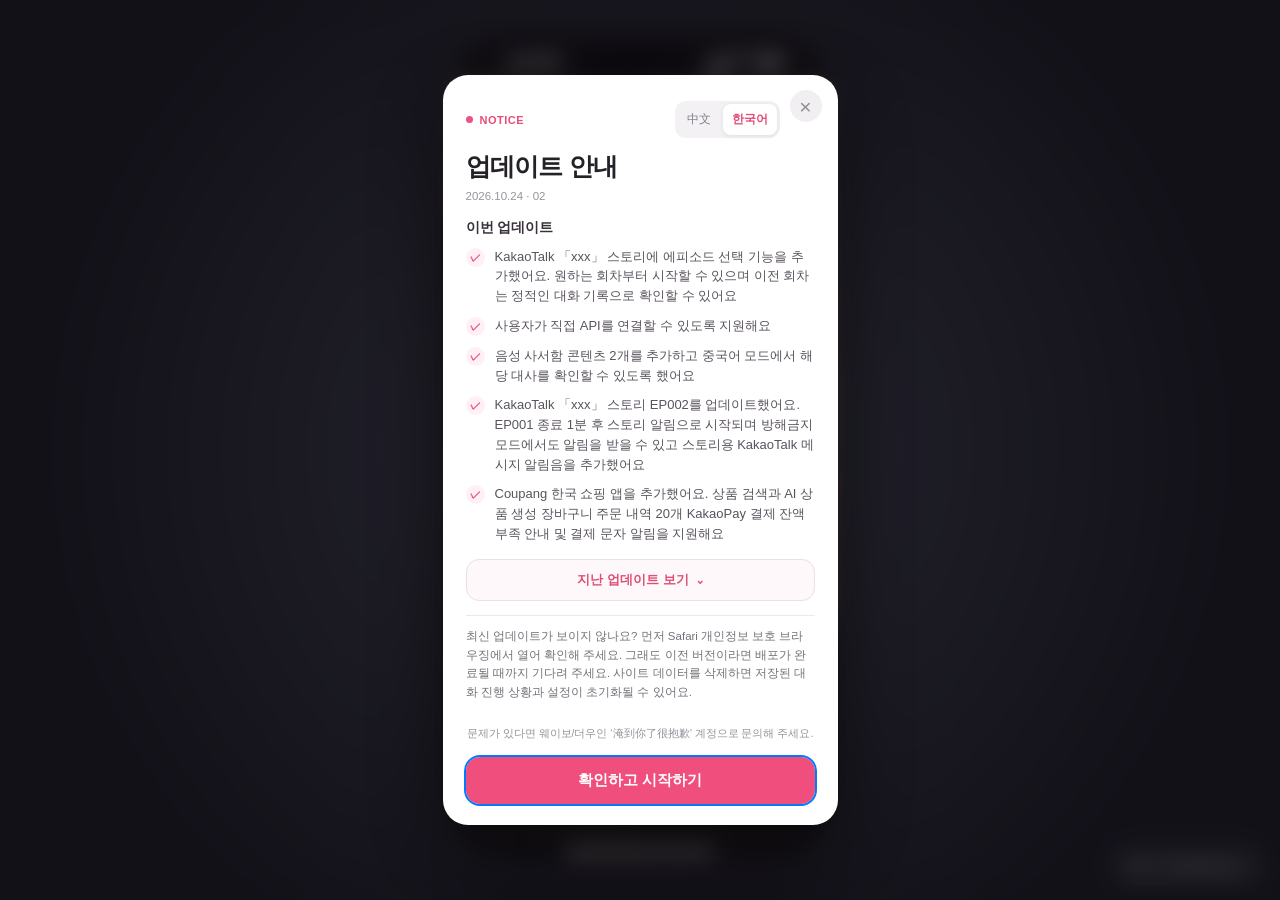
==== commit b76c59e4: "Play only uploaded EP003 voice lines" ====
--- a/index.html
+++ b/index.html
@@ -138,7 +138,7 @@
  phone:`<defs><linearGradient id="ph" x2="0" y2="1"><stop stop-color="#65df75"/><stop offset="1" stop-color="#18b53b"/></linearGradient></defs><rect width="64" height="64" rx="14" fill="url(#ph)"/><path d="M18 12c-4 0-8 6-7 13 2 17 15 27 28 29 6 1 13-3 13-8 0-3-9-11-12-10-2 1-4 5-7 5-7-3-12-9-13-15 0-2 5-5 5-8 0-2-4-7-7-6z" fill="#fff"/>`,
  safari:`<rect width="64" height="64" rx="14" fill="#fff"/><circle cx="32" cy="32" r="23" fill="#e9f3ff" stroke="#c9d5de" stroke-width="1"/><circle cx="32" cy="32" r="21" fill="#168eef"/><path d="M32 10V17M32 47V54M10 32h7M47 32h7" stroke="white" stroke-opacity=".7"/><circle cx="32" cy="32" r="15" fill="none" stroke="#d5efff" stroke-width=".6"/><path d="M42 20L35 35 22 43l7-16z" fill="#fff"/><path d="M42 20L35 35l-6-8" fill="#ef4c54"/><circle cx="32" cy="32" r="3" fill="white"/>`,
  messages:`<defs><linearGradient id="mg" x2="0" y2="1"><stop stop-color="#64df75"/><stop offset="1" stop-color="#22b936"/></linearGradient></defs><rect width="64" height="64" rx="14" fill="url(#mg)"/><path d="M32 14c-14 0-25 8-25 19 0 10 11 18 24 18 3 0 6 0 9-2l11 5-3-10c6-4 9-8 9-13 0-10-11-17-25-17z" fill="#fff"/>`,
- music:`<defs><linearGradient id="apple-music-gradient" x1="0" y1="0" x2="1" y2="1"><stop stop-color="#ff5b79"/><stop offset=".48" stop-color="#fa315d"/><stop offset="1" stop-color="#e9143f"/></linearGradient></defs><rect width="64" height="64" rx="14" fill="url(#apple-music-gradient)"/><svg x="8" y="8" width="48" height="48" viewBox="0 0 16 16" fill="#fff"><path d="M6 13c0 1.105-1.12 2-2.5 2S1 14.105 1 13s1.12-2 2.5-2c.562 0 1.082.148 1.5.398V3l7-2v10.398A3.45 3.45 0 0 1 13.5 11c1.38 0 2.5.895 2.5 2s-1.12 2-2.5 2-2.5-.895-2.5-2V4.28L6 5.71zm0-8.718v1.05l5-1.429v-1.05z"/></svg>`,
+ music:`<defs><linearGradient id="apple-music-gradient" x1="0" y1="0" x2="0" y2="1"><stop stop-color="#ff3764"/><stop offset=".48" stop-color="#fb174d"/><stop offset="1" stop-color="#f5003b"/></linearGradient><linearGradient id="apple-music-shine" x1="0" y1="0" x2="1" y2="1"><stop stop-color="#ffffff24"/><stop offset=".55" stop-color="#fff0"/></linearGradient></defs><rect width="64" height="64" rx="14" fill="url(#apple-music-gradient)"/><rect width="64" height="64" rx="14" fill="url(#apple-music-shine)"/><path d="M49 13.6c0-1.5-1.4-2.6-2.9-2.3l-23.8 5.4c-1.2.3-2.1 1.3-2.1 2.6v21.3c-1.8-.8-4.1-1-6.4-.5-5.5 1.2-9.1 5.3-8.2 9.2.9 4 5.9 6 11.3 4.8 4.9-1.1 8.2-4.4 8.2-8.2V29.5L44 25.2v10.7c-1.8-.8-4.1-1-6.4-.5-5.4 1.2-9.1 5.3-8.2 9.3.9 3.9 5.9 6 11.3 4.8 4.9-1.1 8.3-4.5 8.3-8.3V13.6zm-23.9 9.3v-2.2L44 16.4v2.3z" fill="#fff"/>`,
  photos:`<rect width="64" height="64" rx="14" fill="#fff"/>${Array.from({length:8},(_,i)=>`<ellipse cx="32" cy="22" rx="7" ry="16" fill="${['#f03f42','#f8871f','#ffcc26','#54bf48','#20b7a5','#268bee','#8156d9','#d74dba'][i]}" transform="rotate(${i*45} 32 32)" opacity=".92"/>`).join('')}<circle cx="32" cy="32" r="5" fill="#fff"/>`,
  notes:`<rect width="64" height="64" rx="14" fill="#fdfdfd"/><rect width="64" height="17" rx="14" fill="#ffe06b"/><path d="M0 15h64" stroke="#dfa830"/><path d="M7 26h50M7 34h50M7 42h50M7 50h50" stroke="#d2d3d8" stroke-width="1.1"/>`,
  kakao:`<rect width="64" height="64" rx="14" fill="#fee500"/><ellipse cx="32" cy="30" rx="25" ry="19" fill="#3b2a24"/><path d="M20 46L16 57 29 48" fill="#3b2a24"/><text x="32" y="34" font-size="12.4" font-family="Arial" font-weight="900" text-anchor="middle" fill="#fee500">TALK</text>`,
@@ -255,8 +255,10 @@
 function callVoiceFile(index){
  if(!activeCall||!activeCall.lines?.[index])return '';
  if(activeCall.audioPrefix){
+  const lineNumber=index+1;
+  if(Array.isArray(activeCall.audioIndices)&&!activeCall.audioIndices.includes(lineNumber))return '';
   const ext=activeCall.audioExt||'m4a';
-  return activeCall.audioPrefix+'-'+String(index+1).padStart(2,'0')+'.'+ext;
+  return activeCall.audioPrefix+'-'+String(lineNumber).padStart(2,'0')+'.'+ext;
  }
  // Sunwoo conversation has recordings for BOTH speakers, in transcript order.
  if(activeCall.id==='sunwoo')
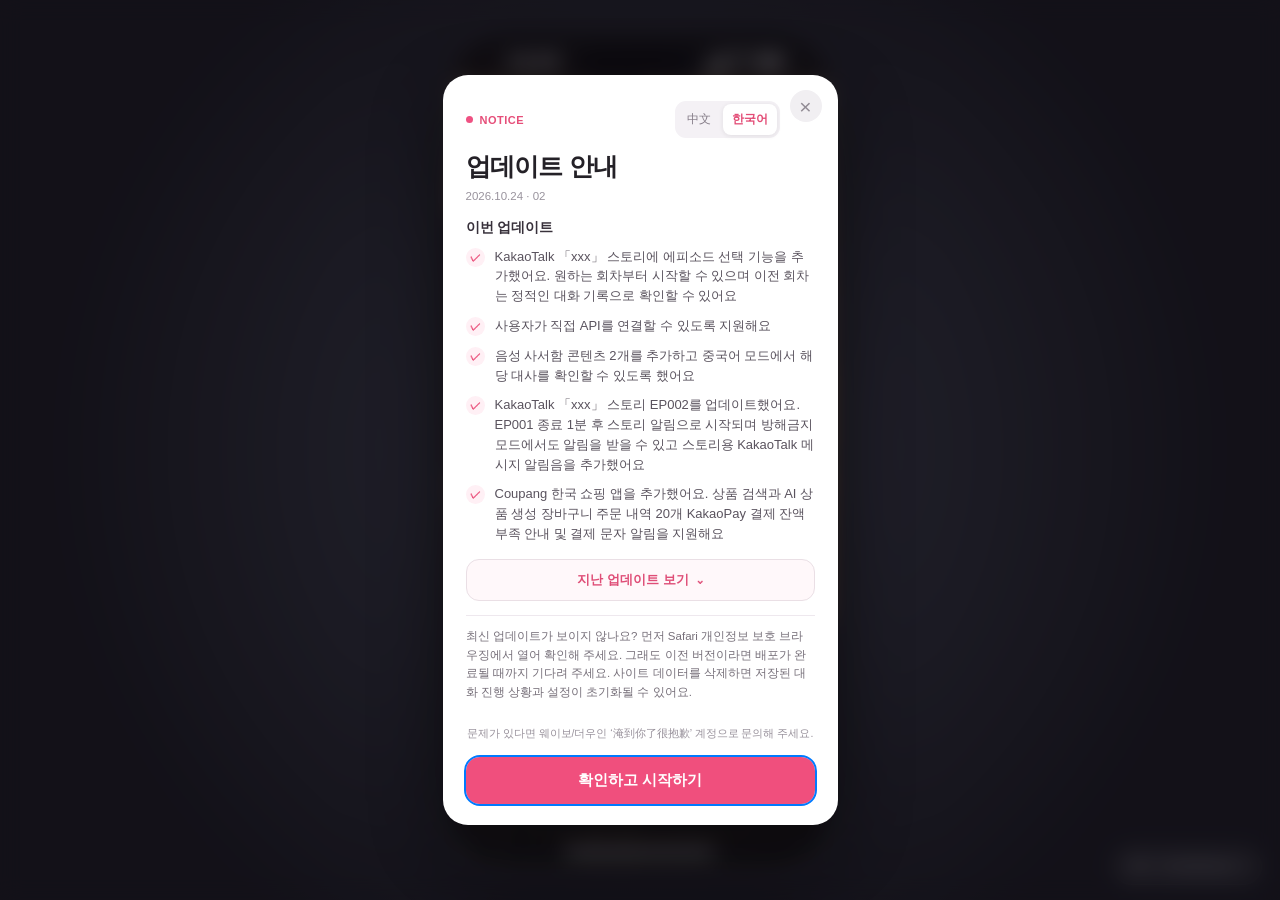
==== commit 4672f2a8: "Simplify call audio controls to speaker arrows" ====
--- a/index.html
+++ b/index.html
@@ -110,7 +110,7 @@
 </style><style id="safari-v22">
 .safari-page{position:absolute;inset:0 0 0;background:#f2f2f7;overflow-y:auto;padding:8px 0 118px}.safari-section-head{display:flex;align-items:center;justify-content:space-between;margin:28px 20px 11px}.safari-section-head b{font-size:21px;letter-spacing:-.45px}.safari-section-head span{font-size:13px;color:#8e8e93}.safari-history{margin:0 16px;background:#fff;border-radius:15px;overflow:hidden;box-shadow:0 .5px 0 #0000000d}.safari-history-row{width:100%;height:52px;padding:0 14px;background:#fff;color:#111;display:flex;align-items:center;gap:11px;text-align:left;border-bottom:1px solid #ececf0}.safari-history-row:last-child{border-bottom:0}.safari-history-row>i{font-style:normal;width:28px;height:28px;border-radius:50%;background:#f1f1f5;color:#7f7f88;display:grid;place-items:center;font-size:15px;flex:none}.safari-history-row>span{min-width:0;flex:1;font-size:15px;white-space:nowrap;overflow:hidden;text-overflow:ellipsis}.safari-history-row>small{font-size:11px;color:#aaa;flex:none}.safari-privacy{margin:0 16px;padding:15px 16px;border-radius:15px;background:#fff;display:flex;gap:12px;align-items:center}.safari-privacy i{font-style:normal;color:#007aff;font-size:25px}.safari-privacy b{display:block;font-size:14px}.safari-privacy p{margin:3px 0 0;color:#8e8e93;font-size:11px;line-height:1.3}
 </style><style id="phone-v23-style">
-.phone-scroll{position:absolute;inset:48px 0 calc(var(--safe-bottom) + 82px);overflow-y:auto;-webkit-overflow-scrolling:touch;overscroll-behavior:contain;padding-bottom:18px}.phone-scroll::-webkit-scrollbar{display:none}.phone-segment{display:flex;justify-content:center;margin:-2px 18px 13px}.phone-segment span{background:#e7e7ec;border-radius:8px;padding:5px 31px;font-size:13px;font-weight:650}.phone-section{margin:19px 20px 7px;color:#707078;font-size:13px;font-weight:650}.phone-list{margin:0;background:#fff;border-top:1px solid #dedee3;border-bottom:1px solid #dedee3}.phone-row{display:flex;align-items:center;width:100%;min-height:65px;padding:8px 18px;background:#fff;color:#17171a;text-align:left;gap:12px;border-bottom:1px solid #e5e5ea}.phone-row:last-child{border-bottom:0}.phone-row .call-kind{width:17px;color:#9a9aa2;font-size:16px;text-align:center;flex:none}.phone-row .call-main{flex:1;min-width:0}.phone-row strong{font-size:16px;font-weight:620;display:block;overflow:hidden;text-overflow:ellipsis;white-space:nowrap}.phone-row.missed strong{color:#ff3b30}.phone-row p{margin:4px 0 0;color:#8e8e93;font-size:13px;white-space:nowrap;overflow:hidden;text-overflow:ellipsis}.phone-row time{font-size:13px;color:#8e8e93;white-space:nowrap}.phone-row .info{color:#007aff;font-size:20px;margin-left:3px}.contact-avatar{width:43px;height:43px;border-radius:50%;color:#fff;display:grid;place-items:center;font-weight:700;font-size:15px;flex:none}.contact-chevron{color:#c6c6cb;font-size:21px}.phone-empty{text-align:center;color:#8e8e93;padding:65px 28px}.phone-empty i{display:block;font-style:normal;font-size:48px;margin-bottom:12px}.phone-empty b{display:block;color:#242428;font-size:19px;margin-bottom:7px}.phone-empty span{font-size:14px;line-height:1.45}.call-screen{position:absolute;inset:0;color:#fff;text-align:center;overflow:hidden;background:radial-gradient(circle at 50% 4%,#7d838e 0,#515660 24%,#292b31 55%,#111216 82%,#090a0d 100%);touch-action:manipulation}.call-screen:before{content:"";position:absolute;inset:0;background:linear-gradient(180deg,#ffffff18 0,#ffffff05 24%,transparent 52%,#0004 100%);pointer-events:none}.call-person{position:relative;padding-top:64px}.call-person .call-label{font-size:13px;color:#d7d8dc;margin-bottom:7px;font-weight:450}.call-person h1{font-size:34px;line-height:1.08;margin:0;font-weight:530;letter-spacing:-.7px}.call-person p{height:20px;margin:10px 0 0;color:#e5e5e8;font-size:15px;font-variant-numeric:tabular-nums}.call-transcript{position:relative;height:clamp(184px,29dvh,238px);margin:31px 18px 0;padding:17px 16px 14px;border:1px solid #ffffff20;border-radius:24px;background:linear-gradient(150deg,#17181dcc,#202127b8);box-shadow:inset 0 1px 0 #ffffff0d,0 15px 34px #0004;text-align:left;overflow-y:auto;overscroll-behavior:contain;scrollbar-width:none;backdrop-filter:blur(22px);-webkit-backdrop-filter:blur(22px)}.call-transcript::-webkit-scrollbar{display:none}.call-transcript h2{font-size:14px;margin:0 0 11px;color:#d0d1d5;font-weight:600}.call-tap-hint{position:absolute;inset:54px 16px 16px;display:grid;place-items:center;text-align:center;color:#aeb0b6;font-size:13px;line-height:1.45}.call-tap-hint i{display:block;font-style:normal;font-size:26px;color:#d7d8dc;margin-bottom:7px;animation:tapPulse 1.3s ease-in-out infinite}.call-line{max-width:89%;width:max-content;margin:8px 0;padding:9px 12px;border-radius:15px;background:#ffffff1c;font-size:13.5px;line-height:1.4;white-space:pre-line;animation:callLineIn .28s ease both}.call-line.mine{margin-left:auto;background:#2379dd}.call-line b{display:block;font-size:10px;color:#c7c8ce;margin-bottom:3px;font-weight:500}.call-line.mine b{color:#d8eaff}.call-voice-replay{display:block;margin-top:8px;padding:6px 10px;border-radius:9px;background:#ffffff2c;color:#fff;font-size:12px;font-weight:650;border:1px solid #ffffff26}.call-voice-status{display:block;margin-top:5px;font-size:10px;color:#e8edfc;min-height:10px}.call-wait{display:flex;gap:4px;align-items:center;color:#aaa;font-size:12px}.call-wait i{width:5px;height:5px;border-radius:50%;background:#aaa;animation:callDot 1.1s infinite}.call-wait i:nth-child(2){animation-delay:.15s}.call-wait i:nth-child(3){animation-delay:.3s}@keyframes tapPulse{0%,100%{opacity:.55;transform:scale(.96)}50%{opacity:1;transform:scale(1.06)}}@keyframes callDot{0%,60%,100%{opacity:.35;transform:translateY(0)}30%{opacity:1;transform:translateY(-3px)}}@keyframes callLineIn{from{opacity:0;transform:translateY(7px)}to{opacity:1;transform:none}}.call-actions{position:absolute;left:31px;right:31px;bottom:38px;display:grid;grid-template-columns:repeat(3,minmax(0,1fr));grid-template-rows:repeat(2,auto);gap:22px 25px;align-items:start}.call-control{min-width:0;padding:0;background:none;color:#f5f5f7;font-size:11px;line-height:1.15;display:flex;flex-direction:column;align-items:center;gap:7px}.call-control i{width:68px;height:68px;border-radius:50%;background:#ffffff24;border:1px solid #ffffff0a;display:grid;place-items:center;font-style:normal;box-shadow:inset 0 1px 0 #ffffff12}.call-control svg{width:31px;height:31px;display:block;stroke:currentColor}.call-control.hang i{background:#ff453a;box-shadow:0 9px 24px #0004}.call-control.hang svg{width:34px;height:34px;transform:rotate(135deg);fill:currentColor;stroke:none}.incoming-call-screen{background:radial-gradient(circle at 18% 5%,#694445 0,#49434b 30%,#293238 64%,#171d21 100%)}.incoming-call-screen:before{background:linear-gradient(180deg,#ffffff0b 0,transparent 44%,#00000028 100%)}.incoming-call-screen .call-person{padding-top:112px}.incoming-call-screen .call-person .call-label{margin-bottom:8px;color:#d5d2d4;font-size:15px}.incoming-call-screen .call-person h1{font-size:39px;font-weight:560;letter-spacing:-1px}.incoming-call-screen .call-person p{margin-top:9px;color:#d8d8db;font-size:15px}.incoming-call-actions{position:absolute;left:40px;right:40px;bottom:calc(var(--safe-bottom) + 48px);display:flex;align-items:flex-start;justify-content:space-between}.incoming-call-button{width:94px;padding:0;background:none;color:#fff;font-size:14px;font-weight:500;line-height:1.15;display:flex;flex-direction:column;align-items:center;gap:11px}.incoming-call-button i{width:78px;height:78px;border-radius:50%;display:grid;place-items:center;font-style:normal;color:#fff;box-shadow:0 8px 26px #0005,inset 0 1px 1px #ffffff35;transition:transform .12s ease,filter .12s ease}.incoming-call-button:active i{transform:scale(.92);filter:brightness(.88)}.incoming-call-button svg{width:38px;height:38px;display:block;fill:currentColor}.incoming-call-button.decline i{background:#ff453a}.incoming-call-button.decline svg{width:42px;height:42px}.incoming-call-button.accept i{background:#30d158}.incoming-call-button.accept svg{width:36px;height:36px}@media(max-height:720px){.call-person{padding-top:45px}.call-transcript{height:180px;margin-top:20px}.call-actions{bottom:26px;gap:15px 22px}.call-control i{width:58px;height:58px}.call-control svg{width:27px;height:27px}.call-control.hang svg{width:31px;height:31px}.incoming-call-screen .call-person{padding-top:78px}.incoming-call-actions{bottom:calc(var(--safe-bottom) + 32px)}.incoming-call-button i{width:70px;height:70px}.incoming-call-button svg{width:34px;height:34px}}
+.phone-scroll{position:absolute;inset:48px 0 calc(var(--safe-bottom) + 82px);overflow-y:auto;-webkit-overflow-scrolling:touch;overscroll-behavior:contain;padding-bottom:18px}.phone-scroll::-webkit-scrollbar{display:none}.phone-segment{display:flex;justify-content:center;margin:-2px 18px 13px}.phone-segment span{background:#e7e7ec;border-radius:8px;padding:5px 31px;font-size:13px;font-weight:650}.phone-section{margin:19px 20px 7px;color:#707078;font-size:13px;font-weight:650}.phone-list{margin:0;background:#fff;border-top:1px solid #dedee3;border-bottom:1px solid #dedee3}.phone-row{display:flex;align-items:center;width:100%;min-height:65px;padding:8px 18px;background:#fff;color:#17171a;text-align:left;gap:12px;border-bottom:1px solid #e5e5ea}.phone-row:last-child{border-bottom:0}.phone-row .call-kind{width:17px;color:#9a9aa2;font-size:16px;text-align:center;flex:none}.phone-row .call-main{flex:1;min-width:0}.phone-row strong{font-size:16px;font-weight:620;display:block;overflow:hidden;text-overflow:ellipsis;white-space:nowrap}.phone-row.missed strong{color:#ff3b30}.phone-row p{margin:4px 0 0;color:#8e8e93;font-size:13px;white-space:nowrap;overflow:hidden;text-overflow:ellipsis}.phone-row time{font-size:13px;color:#8e8e93;white-space:nowrap}.phone-row .info{color:#007aff;font-size:20px;margin-left:3px}.contact-avatar{width:43px;height:43px;border-radius:50%;color:#fff;display:grid;place-items:center;font-weight:700;font-size:15px;flex:none}.contact-chevron{color:#c6c6cb;font-size:21px}.phone-empty{text-align:center;color:#8e8e93;padding:65px 28px}.phone-empty i{display:block;font-style:normal;font-size:48px;margin-bottom:12px}.phone-empty b{display:block;color:#242428;font-size:19px;margin-bottom:7px}.phone-empty span{font-size:14px;line-height:1.45}.call-screen{position:absolute;inset:0;color:#fff;text-align:center;overflow:hidden;background:radial-gradient(circle at 50% 4%,#7d838e 0,#515660 24%,#292b31 55%,#111216 82%,#090a0d 100%);touch-action:manipulation}.call-screen:before{content:"";position:absolute;inset:0;background:linear-gradient(180deg,#ffffff18 0,#ffffff05 24%,transparent 52%,#0004 100%);pointer-events:none}.call-person{position:relative;padding-top:64px}.call-person .call-label{font-size:13px;color:#d7d8dc;margin-bottom:7px;font-weight:450}.call-person h1{font-size:34px;line-height:1.08;margin:0;font-weight:530;letter-spacing:-.7px}.call-person p{height:20px;margin:10px 0 0;color:#e5e5e8;font-size:15px;font-variant-numeric:tabular-nums}.call-transcript{position:relative;height:clamp(184px,29dvh,238px);margin:31px 18px 0;padding:17px 16px 14px;border:1px solid #ffffff20;border-radius:24px;background:linear-gradient(150deg,#17181dcc,#202127b8);box-shadow:inset 0 1px 0 #ffffff0d,0 15px 34px #0004;text-align:left;overflow-y:auto;overscroll-behavior:contain;scrollbar-width:none;backdrop-filter:blur(22px);-webkit-backdrop-filter:blur(22px)}.call-transcript::-webkit-scrollbar{display:none}.call-transcript h2{font-size:14px;margin:0 0 11px;color:#d0d1d5;font-weight:600}.call-tap-hint{position:absolute;inset:54px 16px 16px;display:grid;place-items:center;text-align:center;color:#aeb0b6;font-size:13px;line-height:1.45}.call-tap-hint i{display:block;font-style:normal;font-size:26px;color:#d7d8dc;margin-bottom:7px;animation:tapPulse 1.3s ease-in-out infinite}.call-line{max-width:89%;width:max-content;margin:8px 0;padding:9px 12px;border-radius:15px;background:#ffffff1c;font-size:13.5px;line-height:1.4;white-space:pre-line;animation:callLineIn .28s ease both}.call-line.mine{margin-left:auto;background:#2379dd}.call-line b{display:flex;align-items:center;gap:4px;font-size:10px;color:#c7c8ce;margin-bottom:3px;font-weight:500}.call-line.mine b{color:#d8eaff}.call-speaker-play{display:inline-grid;place-items:center;width:16px;height:16px;padding:0;border:0;border-radius:50%;background:#ffffff18;color:currentColor;font-size:8px;line-height:1}.call-speaker-play:active{background:#ffffff32;opacity:1}.call-wait{display:flex;gap:4px;align-items:center;color:#aaa;font-size:12px}.call-wait i{width:5px;height:5px;border-radius:50%;background:#aaa;animation:callDot 1.1s infinite}.call-wait i:nth-child(2){animation-delay:.15s}.call-wait i:nth-child(3){animation-delay:.3s}@keyframes tapPulse{0%,100%{opacity:.55;transform:scale(.96)}50%{opacity:1;transform:scale(1.06)}}@keyframes callDot{0%,60%,100%{opacity:.35;transform:translateY(0)}30%{opacity:1;transform:translateY(-3px)}}@keyframes callLineIn{from{opacity:0;transform:translateY(7px)}to{opacity:1;transform:none}}.call-actions{position:absolute;left:31px;right:31px;bottom:38px;display:grid;grid-template-columns:repeat(3,minmax(0,1fr));grid-template-rows:repeat(2,auto);gap:22px 25px;align-items:start}.call-control{min-width:0;padding:0;background:none;color:#f5f5f7;font-size:11px;line-height:1.15;display:flex;flex-direction:column;align-items:center;gap:7px}.call-control i{width:68px;height:68px;border-radius:50%;background:#ffffff24;border:1px solid #ffffff0a;display:grid;place-items:center;font-style:normal;box-shadow:inset 0 1px 0 #ffffff12}.call-control svg{width:31px;height:31px;display:block;stroke:currentColor}.call-control.hang i{background:#ff453a;box-shadow:0 9px 24px #0004}.call-control.hang svg{width:34px;height:34px;transform:rotate(135deg);fill:currentColor;stroke:none}.incoming-call-screen{background:radial-gradient(circle at 18% 5%,#694445 0,#49434b 30%,#293238 64%,#171d21 100%)}.incoming-call-screen:before{background:linear-gradient(180deg,#ffffff0b 0,transparent 44%,#00000028 100%)}.incoming-call-screen .call-person{padding-top:112px}.incoming-call-screen .call-person .call-label{margin-bottom:8px;color:#d5d2d4;font-size:15px}.incoming-call-screen .call-person h1{font-size:39px;font-weight:560;letter-spacing:-1px}.incoming-call-screen .call-person p{margin-top:9px;color:#d8d8db;font-size:15px}.incoming-call-actions{position:absolute;left:40px;right:40px;bottom:calc(var(--safe-bottom) + 48px);display:flex;align-items:flex-start;justify-content:space-between}.incoming-call-button{width:94px;padding:0;background:none;color:#fff;font-size:14px;font-weight:500;line-height:1.15;display:flex;flex-direction:column;align-items:center;gap:11px}.incoming-call-button i{width:78px;height:78px;border-radius:50%;display:grid;place-items:center;font-style:normal;color:#fff;box-shadow:0 8px 26px #0005,inset 0 1px 1px #ffffff35;transition:transform .12s ease,filter .12s ease}.incoming-call-button:active i{transform:scale(.92);filter:brightness(.88)}.incoming-call-button svg{width:38px;height:38px;display:block;fill:currentColor}.incoming-call-button.decline i{background:#ff453a}.incoming-call-button.decline svg{width:42px;height:42px}.incoming-call-button.accept i{background:#30d158}.incoming-call-button.accept svg{width:36px;height:36px}@media(max-height:720px){.call-person{padding-top:45px}.call-transcript{height:180px;margin-top:20px}.call-actions{bottom:26px;gap:15px 22px}.call-control i{width:58px;height:58px}.call-control svg{width:27px;height:27px}.call-control.hang svg{width:31px;height:31px}.incoming-call-screen .call-person{padding-top:78px}.incoming-call-actions{bottom:calc(var(--safe-bottom) + 32px)}.incoming-call-button i{width:70px;height:70px}.incoming-call-button svg{width:34px;height:34px}}
 .phone-scroll{inset:48px 0 62px}.phone-scroll+.ios-tabs{bottom:0}
 </style><style id="youtube-v25-style">
 .yt-shell{position:absolute;inset:0;background:#fff;color:#111;overflow:hidden;display:flex;flex-direction:column}.yt-header{flex:none;background:#fff;z-index:3}.yt-top{min-height:58px;padding:7px 12px 7px 17px}.yt-search-btn{width:46px;height:46px;border-radius:50%;background:#f1f1f3!important;color:#111;display:grid;place-items:center;flex:none;box-shadow:inset 0 0 0 1px #00000008}.yt-search-btn svg{width:27px;height:27px;display:block}.yt-search-btn span{font-size:30px;line-height:1;font-weight:300;margin-top:-2px}.yt-feed{flex:1;min-height:0;overflow-y:auto;-webkit-overflow-scrolling:touch;overscroll-behavior:contain;padding-bottom:12px}.yt-feed::-webkit-scrollbar{display:none}.yt-bottom{height:66px;flex:none;display:flex;align-items:stretch;justify-content:space-around;background:#fff;border-top:1px solid #e5e5e5;padding-bottom:max(7px,var(--safe-bottom));z-index:5}.yt-bottom button{width:25%;background:none;color:#111;display:flex;flex-direction:column;align-items:center;justify-content:center;gap:2px;font-size:10px}.yt-bottom i{font-style:normal;font-size:23px;line-height:1}.yt-bottom button.active{font-weight:700}.yt-categories{display:flex;gap:7px;padding:0 13px 12px;overflow-x:auto}.yt-categories::-webkit-scrollbar{display:none}.yt-category{white-space:nowrap;background:#f1f1f1;color:#111;padding:7px 13px;border-radius:8px;font-size:13px}.yt-category.active{background:#151515;color:#fff}.yt-search-panel{padding:2px 16px 18px}.yt-search-bar{height:39px;border-radius:20px;background:#f1f1f3;display:flex;align-items:center;gap:8px;padding:0 13px;margin-bottom:16px;color:#777}.yt-search-bar input{border:0;outline:0;background:transparent;flex:1;min-width:0;font-size:14px;color:#111}.yt-history-title{font-size:16px;margin:0 0 7px}.yt-history-row{width:100%;min-height:55px;background:#fff;color:#111;border-bottom:1px solid #ededed;display:flex;align-items:center;gap:11px;padding:8px 3px;text-align:left}.yt-history-row>i{font-style:normal;font-size:19px;color:#666}.yt-history-text{flex:1;min-width:0}.yt-history-text b{display:block;font-size:14px;white-space:nowrap;overflow:hidden;text-overflow:ellipsis}.yt-history-text small{display:block;margin-top:3px;color:#8e8e93;font-size:11px;white-space:nowrap;overflow:hidden;text-overflow:ellipsis}.yt-history-arrow{color:#999;font-size:18px}.phone-scroll+.ios-tabs button{width:25%}
@@ -254,6 +254,7 @@
 const xxxCallVoiceIndices=new Set([0,2,4,6]);
 function callVoiceFile(index){
  if(!activeCall||!activeCall.lines?.[index])return '';
+ if(Array.isArray(activeCall.audioFiles))return activeCall.audioFiles[index]||'';
  if(activeCall.audioPrefix){
   const lineNumber=index+1;
   if(Array.isArray(activeCall.audioIndices)&&!activeCall.audioIndices.includes(lineNumber))return '';
@@ -272,10 +273,6 @@
  if(activeCall.id==='youngjae')
   return 'youngjae-'+String(index+1).padStart(2,'0')+'.mp3';
  return '';
-}
-function callVoiceStatus(index,label){
- const node=document.querySelector('[data-call-voice-status="'+index+'"]');
- if(node)node.textContent=label;
 }
 function playPhoneLineAudio(index,last){
  stopCallLineAudio();
@@ -300,7 +297,6 @@
   audio.preload='auto';
   audio.volume=1;
   audio.src=sources[tried];
-  callVoiceStatus(index,phoneT('오디오 불러오는 중…','正在载入音频…'));
   let failed=false;
   const fail=reason=>{
    if(failed||finished||callLineAudio!==audio||!valid())return;
@@ -308,26 +304,21 @@
    audio.onended=null;audio.onerror=null;
    audio.pause();
    if(reason==='NotAllowedError'){
-    callVoiceStatus(index,phoneT('▶ 버튼을 눌러 재생','点击▶播放'));
     return;
    }
    if(tried+1<sources.length){
     tried++;
-    callVoiceStatus(index,phoneT('다른 주소로 다시 시도 중…','正在尝试其他地址…'));
     attempt();
     return;
    }
-   callVoiceStatus(index,phoneT('음원 재생 불가 · ▶ 다시 시도','无法播放音频 · 点击▶重试'));
    if(last){
     finished=true;
     callTimers.push(setTimeout(finishPhoneCall,850));
    }
   };
-  audio.onplaying=()=>{if(valid()&&callLineAudio===audio)callVoiceStatus(index,phoneT('음성 재생 중 ♪','正在播放语音 ♪'))};
   audio.onended=()=>{
    if(finished||callLineAudio!==audio||!valid())return;
    finished=true;
-   callVoiceStatus(index,phoneT('재생 완료 · ▶ 다시 듣기','播放结束 · 点击▶重听'));
    if(last)finishPhoneCall();
   };
   audio.onerror=()=>fail('MediaError');
@@ -384,8 +375,8 @@
  const hint=$('#calltaphint'),wait=$('#callwait');if(hint)hint.remove();if(wait)wait.remove();
  const who=line[0]==='mine'?phoneT('나','我'):activeCall.name;
  const voice=callVoiceFile(callLineIndex);
- const replay=voice?`<button type="button" class="call-voice-replay" data-call-audio-index="${callLineIndex}" aria-label="${phoneT('음성 다시 듣기','重新播放语音')}">▶ ${phoneT('음성 재생','播放语音')}</button><small class="call-voice-status" data-call-voice-status="${callLineIndex}"></small>`:'';
- list.insertAdjacentHTML('beforeend',`<div class="call-line ${line[0]==='mine'?'mine':''}"><b>${escapeHTML(who)}</b>${escapeHTML(phoneLineText(line[1]))}${replay}</div>`);
+ const replay=voice?`<button type="button" class="call-speaker-play" data-call-audio-index="${callLineIndex}" aria-label="${phoneT('음성 다시 듣기','重新播放语音')}">▶</button>`:'';
+ list.insertAdjacentHTML('beforeend',`<div class="call-line ${line[0]==='mine'?'mine':''}"><b>${escapeHTML(who)}${replay}</b>${escapeHTML(phoneLineText(line[1]))}</div>`);
  const index=callLineIndex++;
  const last=callLineIndex>=activeCall.lines.length;
  if(!last)list.insertAdjacentHTML('beforeend','<div class="call-wait" id="callwait"><i></i><i></i><i></i></div>');
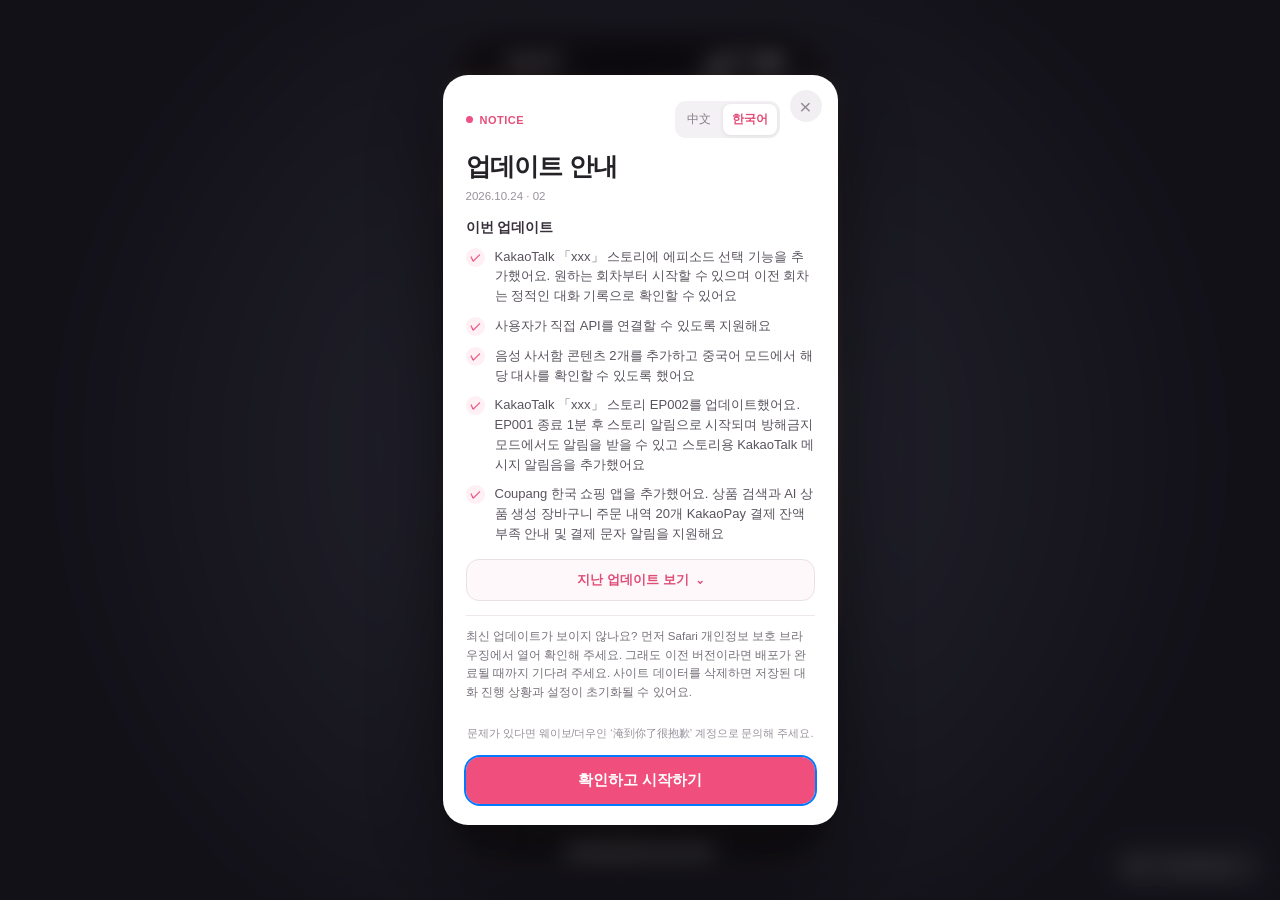
==== commit 1ef02254: "Show 英宰 for Youngjae in Chinese phone screens" ====
--- a/index.html
+++ b/index.html
@@ -373,7 +373,7 @@
  if(mode!=='phone'||sub!=='call'||!activeCall||!callConnected||callEnding)return;
  const list=$('#calllines'),line=activeCall.lines[callLineIndex];if(!list||!line)return;
  const hint=$('#calltaphint'),wait=$('#callwait');if(hint)hint.remove();if(wait)wait.remove();
- const who=line[0]==='mine'?phoneT('나','我'):activeCall.name;
+ const who=line[0]==='mine'?phoneT('나','我'):phoneNameText(activeCall);
  const voice=callVoiceFile(callLineIndex);
  const replay=voice?`<button type="button" class="call-speaker-play" data-call-audio-index="${callLineIndex}" aria-label="${phoneT('음성 다시 듣기','重新播放语音')}">▶</button>`:'';
  list.insertAdjacentHTML('beforeend',`<div class="call-line ${line[0]==='mine'?'mine':''}"><b>${escapeHTML(who)}${replay}</b>${escapeHTML(phoneLineText(line[1]))}</div>`);
@@ -556,7 +556,12 @@
  const parts=String(value||'').split('\n');
  return phoneIsZh()?(parts[1]||parts[0]):parts[0];
 }
-function phoneRecentRows(){return phoneCalls.map(x=>`<button class="phone-row ${x.dir==='missed'?'missed':''}" data-phone-call="${x.id}"><span class="call-kind">${x.dir==='out'?'↗':x.dir==='missed'?'↙':'↘'}</span><span class="call-main"><strong>${escapeHTML(x.name)}</strong><p>${escapeHTML(phoneDetailText(x.detail))}</p></span><time>${escapeHTML(phoneTimeText(x.time))}</time><span class="info">ⓘ</span></button>`).join('')}
+function phoneNameText(call){
+ const name=typeof call==='string'?call:call?.name;
+ if(!phoneIsZh())return name||'';
+ return call?.nameZh||({'영재':'英宰'}[name]||name||'');
+}
+function phoneRecentRows(){return phoneCalls.map(x=>`<button class="phone-row ${x.dir==='missed'?'missed':''}" data-phone-call="${x.id}"><span class="call-kind">${x.dir==='out'?'↗':x.dir==='missed'?'↙':'↘'}</span><span class="call-main"><strong>${escapeHTML(phoneNameText(x))}</strong><p>${escapeHTML(phoneDetailText(x.detail))}</p></span><time>${escapeHTML(phoneTimeText(x.time))}</time><span class="info">ⓘ</span></button>`).join('')}
 function phoneContactRows(q=''){
  const groups=['멤버','아티스트','회사','가족','친구'];
  const query=String(q||'').toLowerCase();
@@ -590,7 +595,7 @@
  const c=activeCall||phoneContactCall(dial||phoneT('알 수 없음','未知号码'));
  const declineIcon='<svg viewBox="0 0 32 32" aria-hidden="true"><path d="M4.5 16.8c6.8-4.5 16.2-4.5 23 0l-3.6 5.4c-.6.9-1.8 1.1-2.7.5l-3.2-2.1a3.6 3.6 0 0 0-4 0l-3.2 2.1c-.9.6-2.1.4-2.7-.5z"/></svg>';
  const acceptIcon='<svg viewBox="0 0 16 16" aria-hidden="true"><path d="M3.654 1.328a.678.678 0 0 0-1.015-.063L1.605 2.3c-.483.484-.661 1.169-.45 1.77a17.6 17.6 0 0 0 4.168 6.608 17.6 17.6 0 0 0 6.608 4.168c.601.211 1.286.033 1.77-.451l1.034-1.034a.678.678 0 0 0-.063-1.015l-2.307-1.794a.678.678 0 0 0-.58-.122l-2.19.547a1.745 1.745 0 0 1-1.657-.459L5.482 8.062a1.745 1.745 0 0 1-.46-1.657l.548-2.19a.678.678 0 0 0-.122-.58z"/></svg>';
- return `<div class="call-screen incoming-call-screen"><div class="call-person"><div class="call-label">${phoneT('휴대전화','手机')}</div><h1>${escapeHTML(c.name)}</h1><p>${phoneT('전화가 왔습니다','来电')}</p></div><div class="incoming-call-actions"><button type="button" class="incoming-call-button decline" data-call-decline aria-label="${phoneT('거절','拒绝')}"><i>${declineIcon}</i><span>${phoneT('거절','拒绝')}</span></button><button type="button" class="incoming-call-button accept" data-call-accept aria-label="${phoneT('응답','接听')}"><i>${acceptIcon}</i><span>${phoneT('응답','接听')}</span></button></div></div>`
+ return `<div class="call-screen incoming-call-screen"><div class="call-person"><div class="call-label">${phoneT('휴대전화','手机')}</div><h1>${escapeHTML(phoneNameText(c))}</h1><p>${phoneT('전화가 왔습니다','来电')}</p></div><div class="incoming-call-actions"><button type="button" class="incoming-call-button decline" data-call-decline aria-label="${phoneT('거절','拒绝')}"><i>${declineIcon}</i><span>${phoneT('거절','拒绝')}</span></button><button type="button" class="incoming-call-button accept" data-call-accept aria-label="${phoneT('응답','接听')}"><i>${acceptIcon}</i><span>${phoneT('응답','接听')}</span></button></div></div>`
 }
 function callPage(){
  const c=activeCall||phoneContactCall(dial||phoneT('알 수 없음','未知号码'));
@@ -610,7 +615,7 @@
   ['hang',phoneT('통화 종료','结束')],
   ['keypad',phoneT('키패드','拨号键盘')]
  ];
- return `<div class="call-screen"><div class="call-person"><div class="call-label">${phoneT('휴대전화','手机')}</div><h1>${escapeHTML(c.name)}</h1><p id="callstatus">${phoneT('연결 중…','正在连接…')}</p></div><div class="call-transcript" id="calllines"><h2>${phoneT('통화 내용','通话内容')}</h2><div class="call-tap-hint" id="calltaphint"><span><i>☝︎</i>${phoneT('화면을 누르면 다음 대화가 표시됩니다','点击屏幕显示下一句对话')}</span></div></div><div class="call-actions">${actions.map(([key,label])=>`<button type="button" class="call-control ${key==='hang'?'hang':''}" ${key==='hang'?'data-hang':''} aria-label="${label}"><i>${icons[key]}</i><span>${label}</span></button>`).join('')}</div></div>`
+ return `<div class="call-screen"><div class="call-person"><div class="call-label">${phoneT('휴대전화','手机')}</div><h1>${escapeHTML(phoneNameText(c))}</h1><p id="callstatus">${phoneT('연결 중…','正在连接…')}</p></div><div class="call-transcript" id="calllines"><h2>${phoneT('통화 내용','通话内容')}</h2><div class="call-tap-hint" id="calltaphint"><span><i>☝︎</i>${phoneT('화면을 누르면 다음 대화가 표시됩니다','点击屏幕显示下一句对话')}</span></div></div><div class="call-actions">${actions.map(([key,label])=>`<button type="button" class="call-control ${key==='hang'?'hang':''}" ${key==='hang'?'data-hang':''} aria-label="${label}"><i>${icons[key]}</i><span>${label}</span></button>`).join('')}</div></div>`
 }
 function messagesPage(kakao){if(sub==='chat')return chatPage(kakao);return nav(kakao?'채팅':'메시지','',kakao?'✎':'↻')+`<div class="large-title">${kakao?'채팅':'메시지'}${kakao?'':`<span class="sms-count">${texts.length}</span>`}</div><div class="ios-search">⌕ <input id="threadquery" placeholder="검색"></div>${kakao?'':'<div class="sms-filter"><span>모든 메시지</span><span>알 수 없는 발신자</span><span>읽지 않음</span></div>'}<div class="ios-list ${kakao?'':'sms-list'}" id="threadlist">${listMessages(kakao?kakaoChats:texts)}</div>${kakao?tabs([['friends','♟','친구'],['chats','▤','채팅'],['open','◉','오픈채팅'],['more','•••','더보기']],'chats'):''}`}
 function safariPage(){return `<div class="safari-page"><div class="large-title">시작 페이지</div><div class="safari-section-head"><b>즐겨찾기</b></div><div class="safari-favorites">${[['NAVER','N'],['Google','G'],['YouTube','▶'],['Apple','●']].map(([n,icon])=>`<button class="safari-fav" data-fav="${n}"><i>${icon}</i>${n}</button>`).join('')}</div><div class="safari-section-head"><b>최근 검색</b><span>${safariHistory.length}개</span></div><div class="safari-history">${safariHistory.map(x=>`<button class="safari-history-row" data-safari-query="${escapeHTML(x.q)}" ${x.url?`data-safari-url="${escapeHTML(x.url)}"`:''}><i>${x.url?'▤':'⌕'}</i><span>${escapeHTML(x.q)}</span><small>${escapeHTML(x.time)}</small></button>`).join('')}</div><div class="safari-section-head"><b>개인정보 보호 보고서</b></div><div class="safari-privacy"><i>🛡</i><div><b>개인정보 보호가 켜져 있습니다.</b><p>Safari가 사용자의 브라우징 활동을 보호하고 있습니다.</p></div></div></div><div class="urlbar"><span style="font-size:22px;color:#007aff">‹</span><form id="safariform"><span style="color:#777">ᴀᴀ&nbsp;</span><input id="safariaddress" placeholder="검색어 또는 웹 사이트 이름 입력" autocomplete="off"><button>↗</button></form><span style="font-size:22px;color:#007aff">▢</span></div>`}
